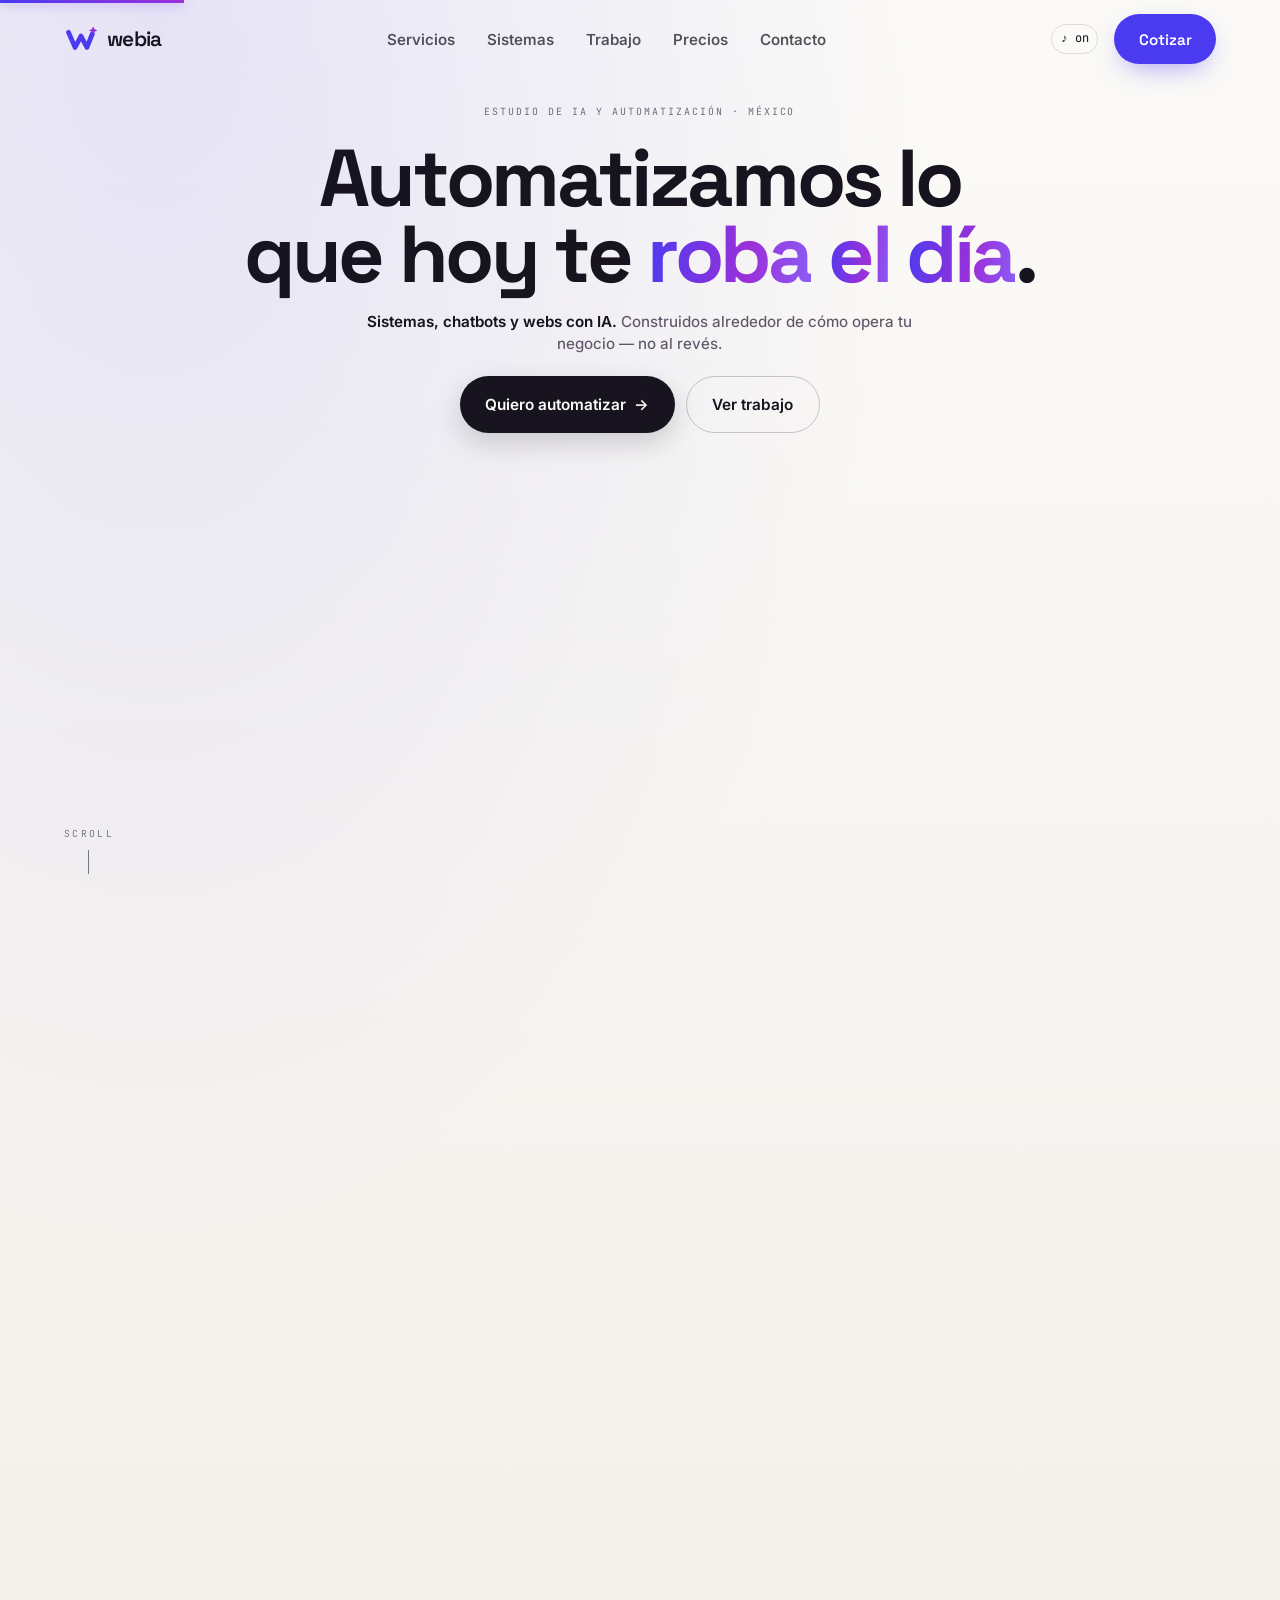
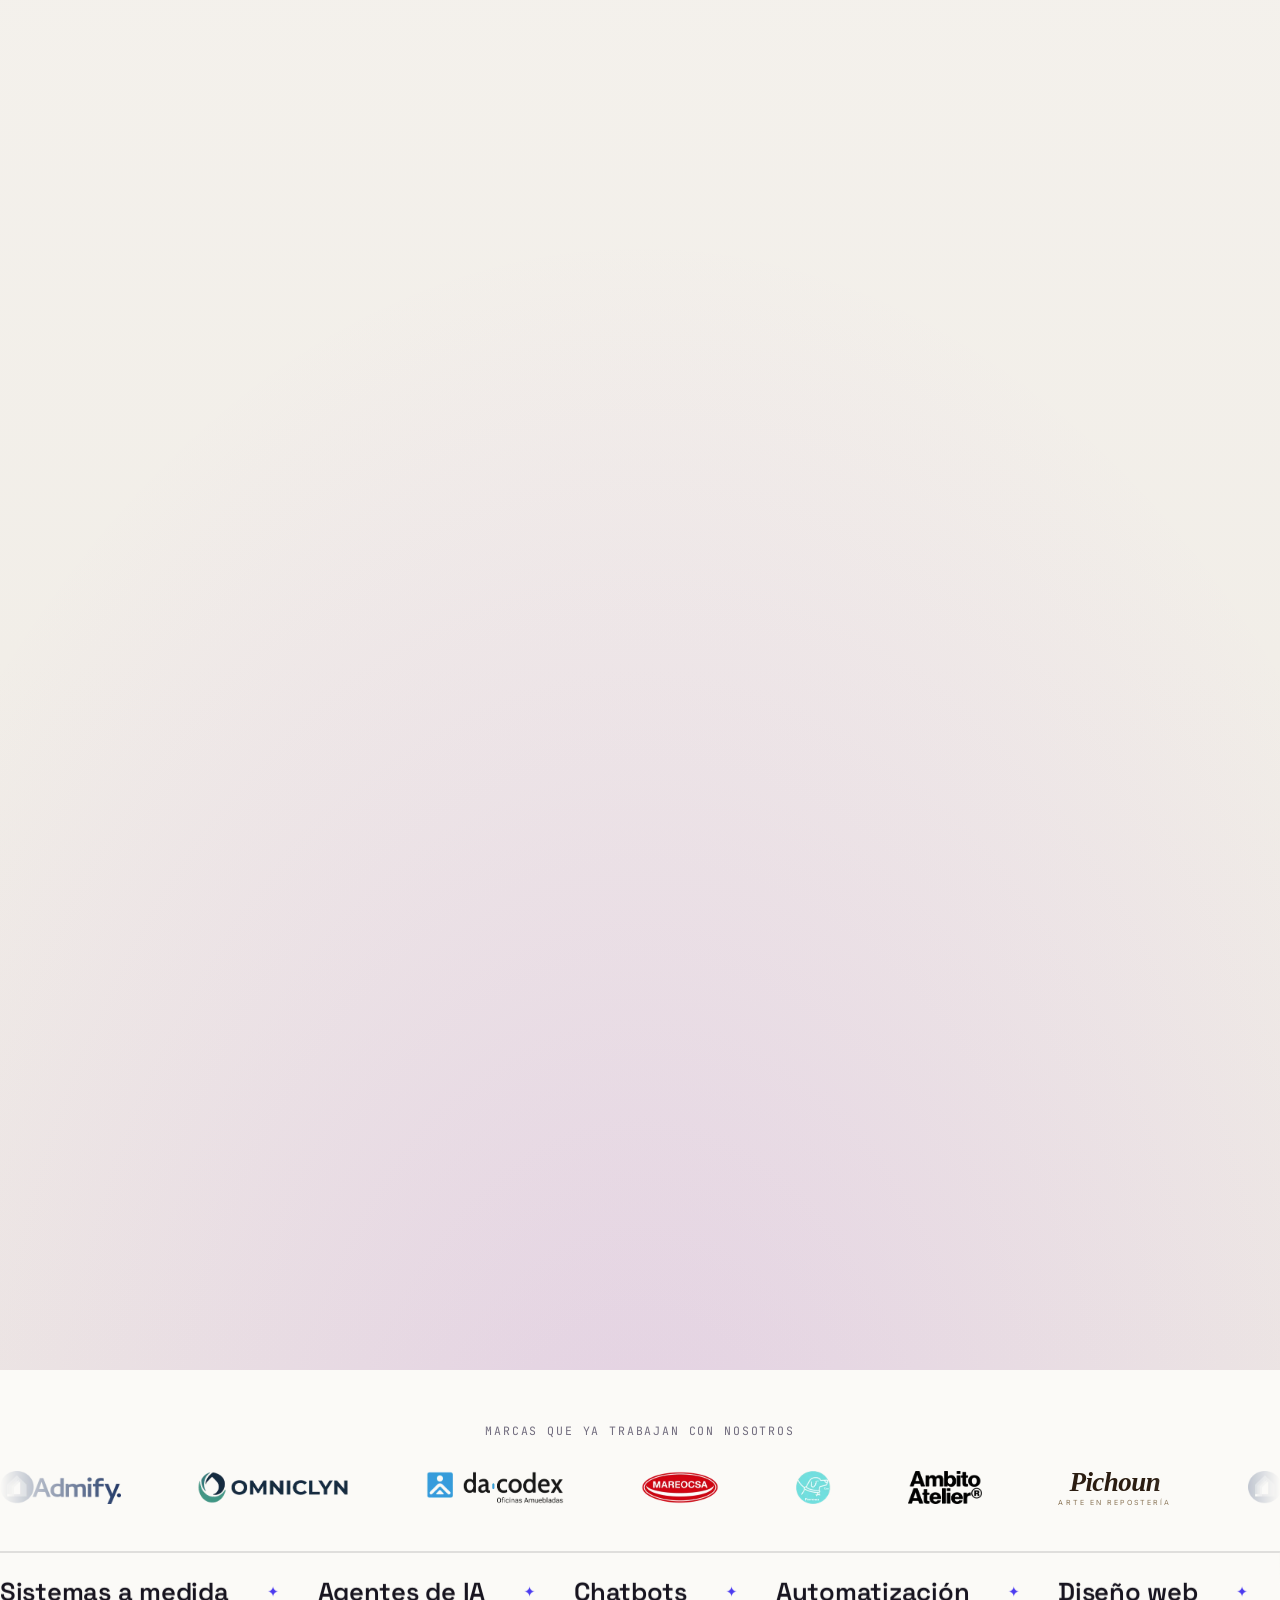
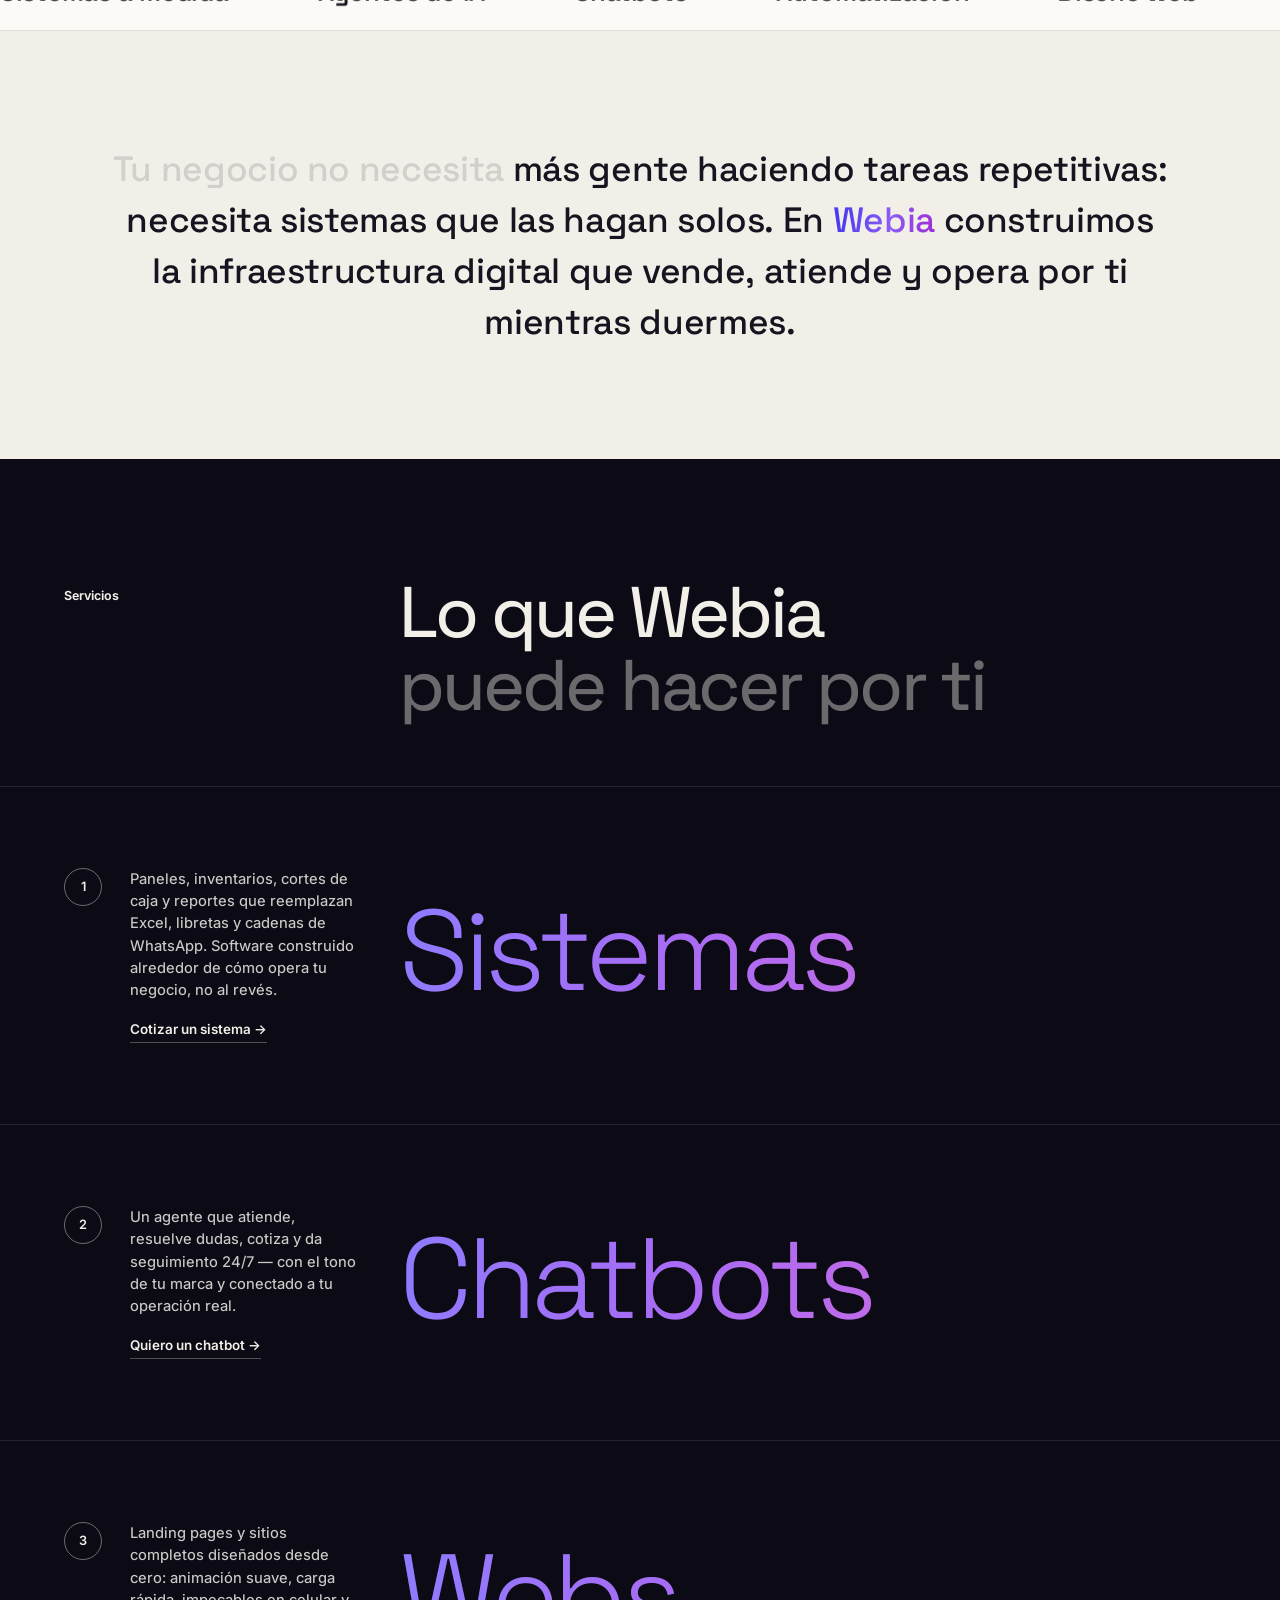
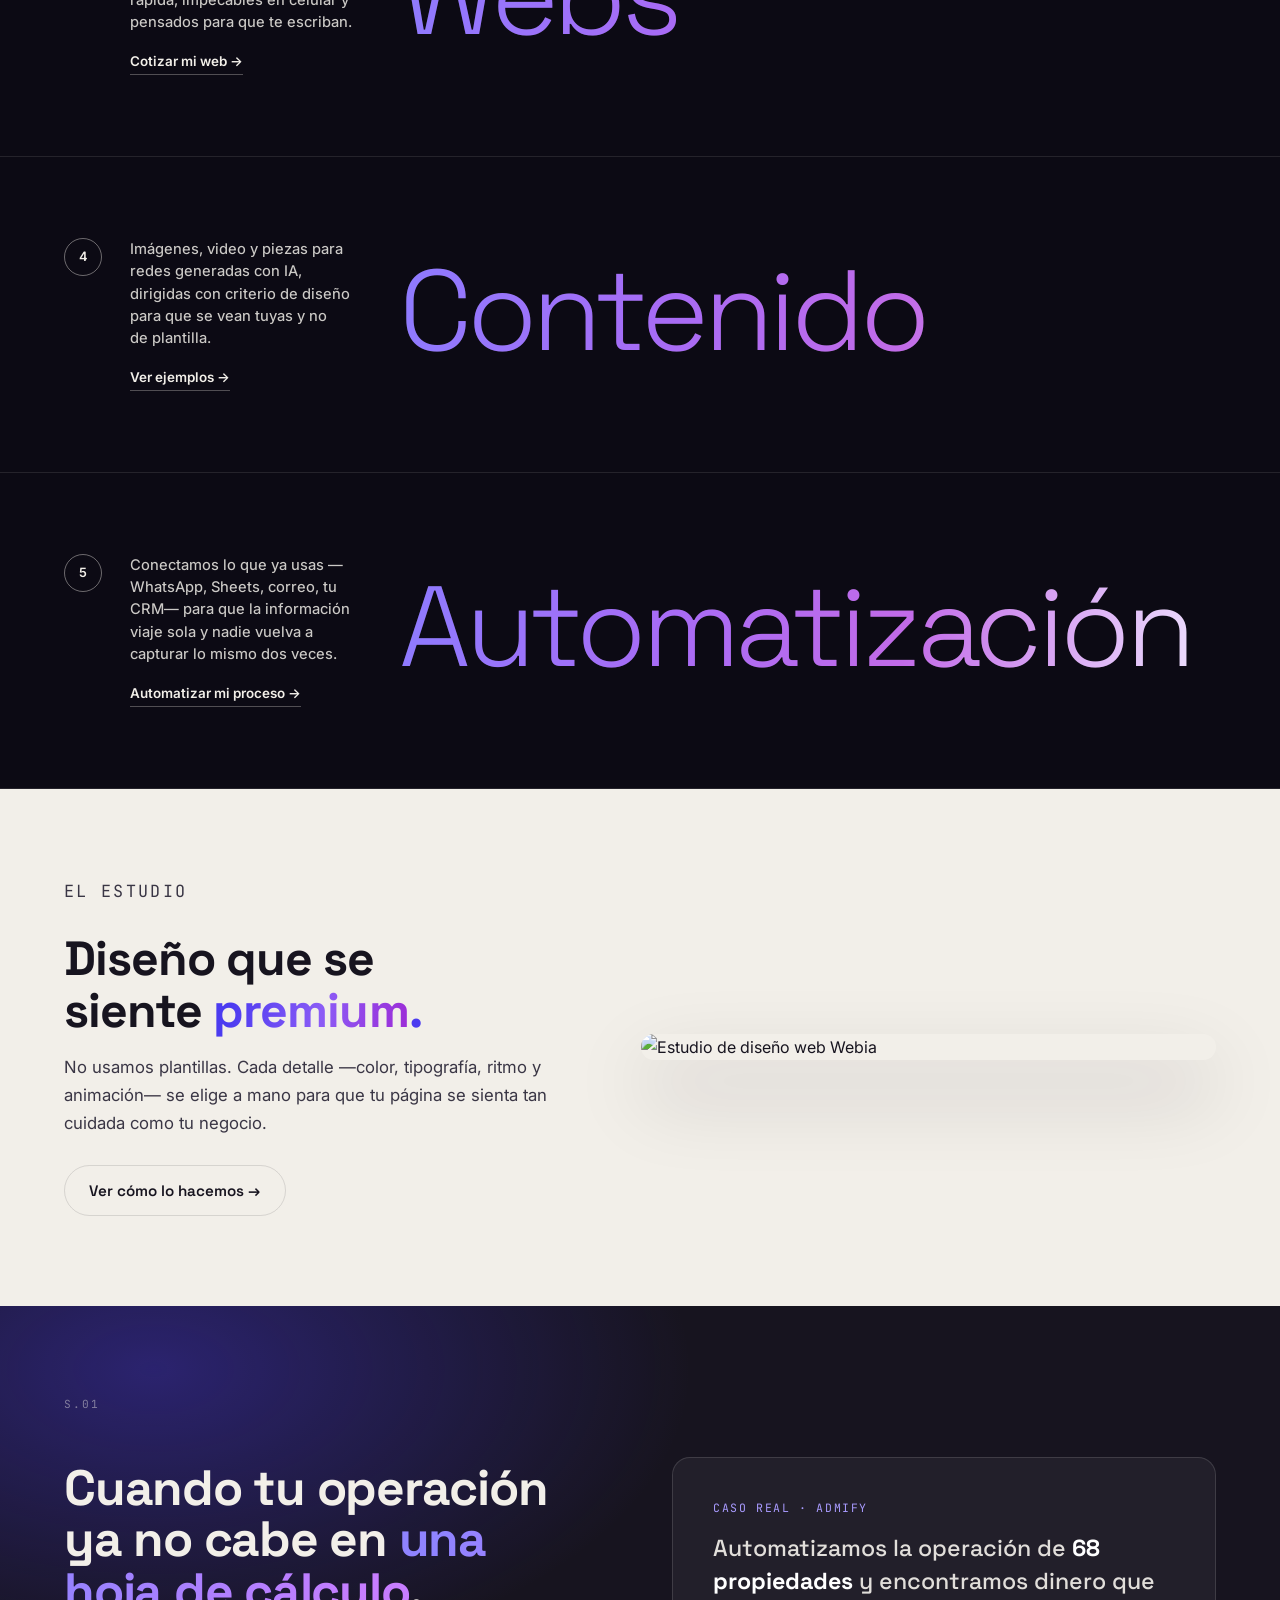
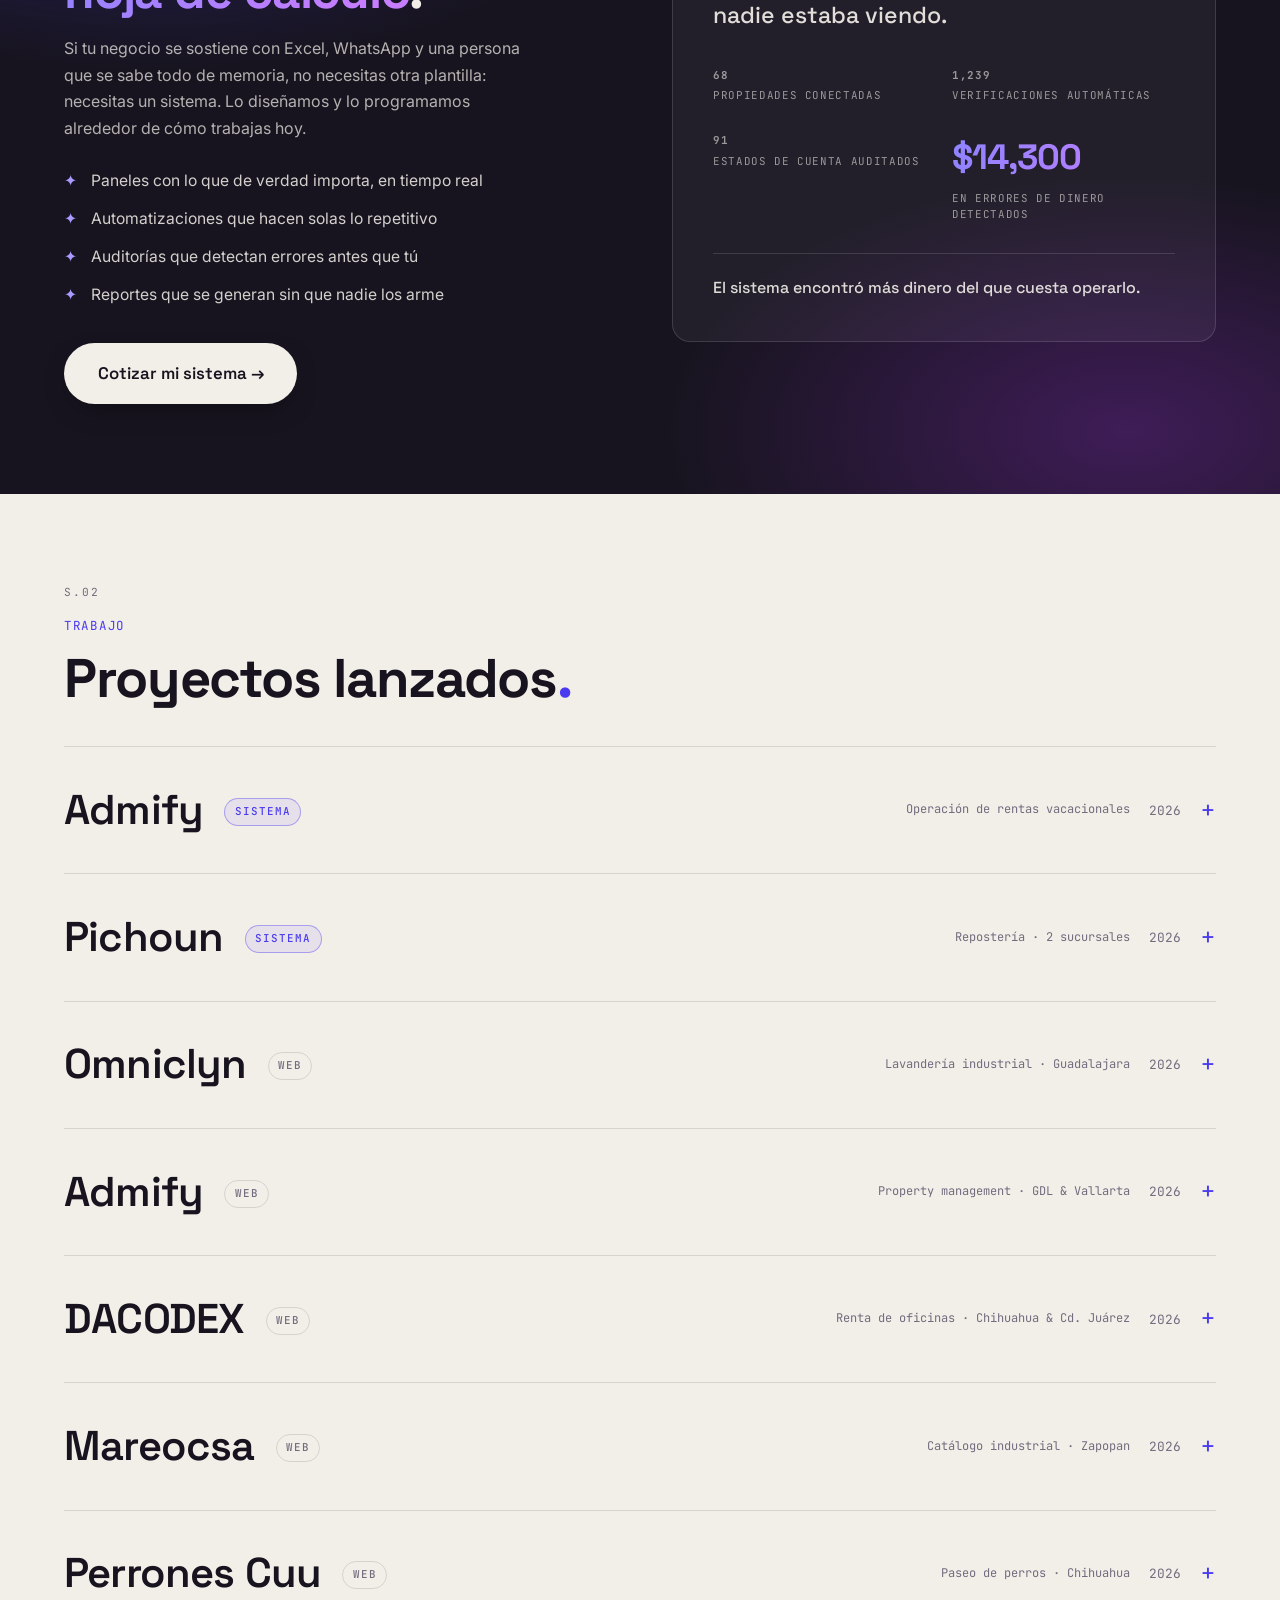
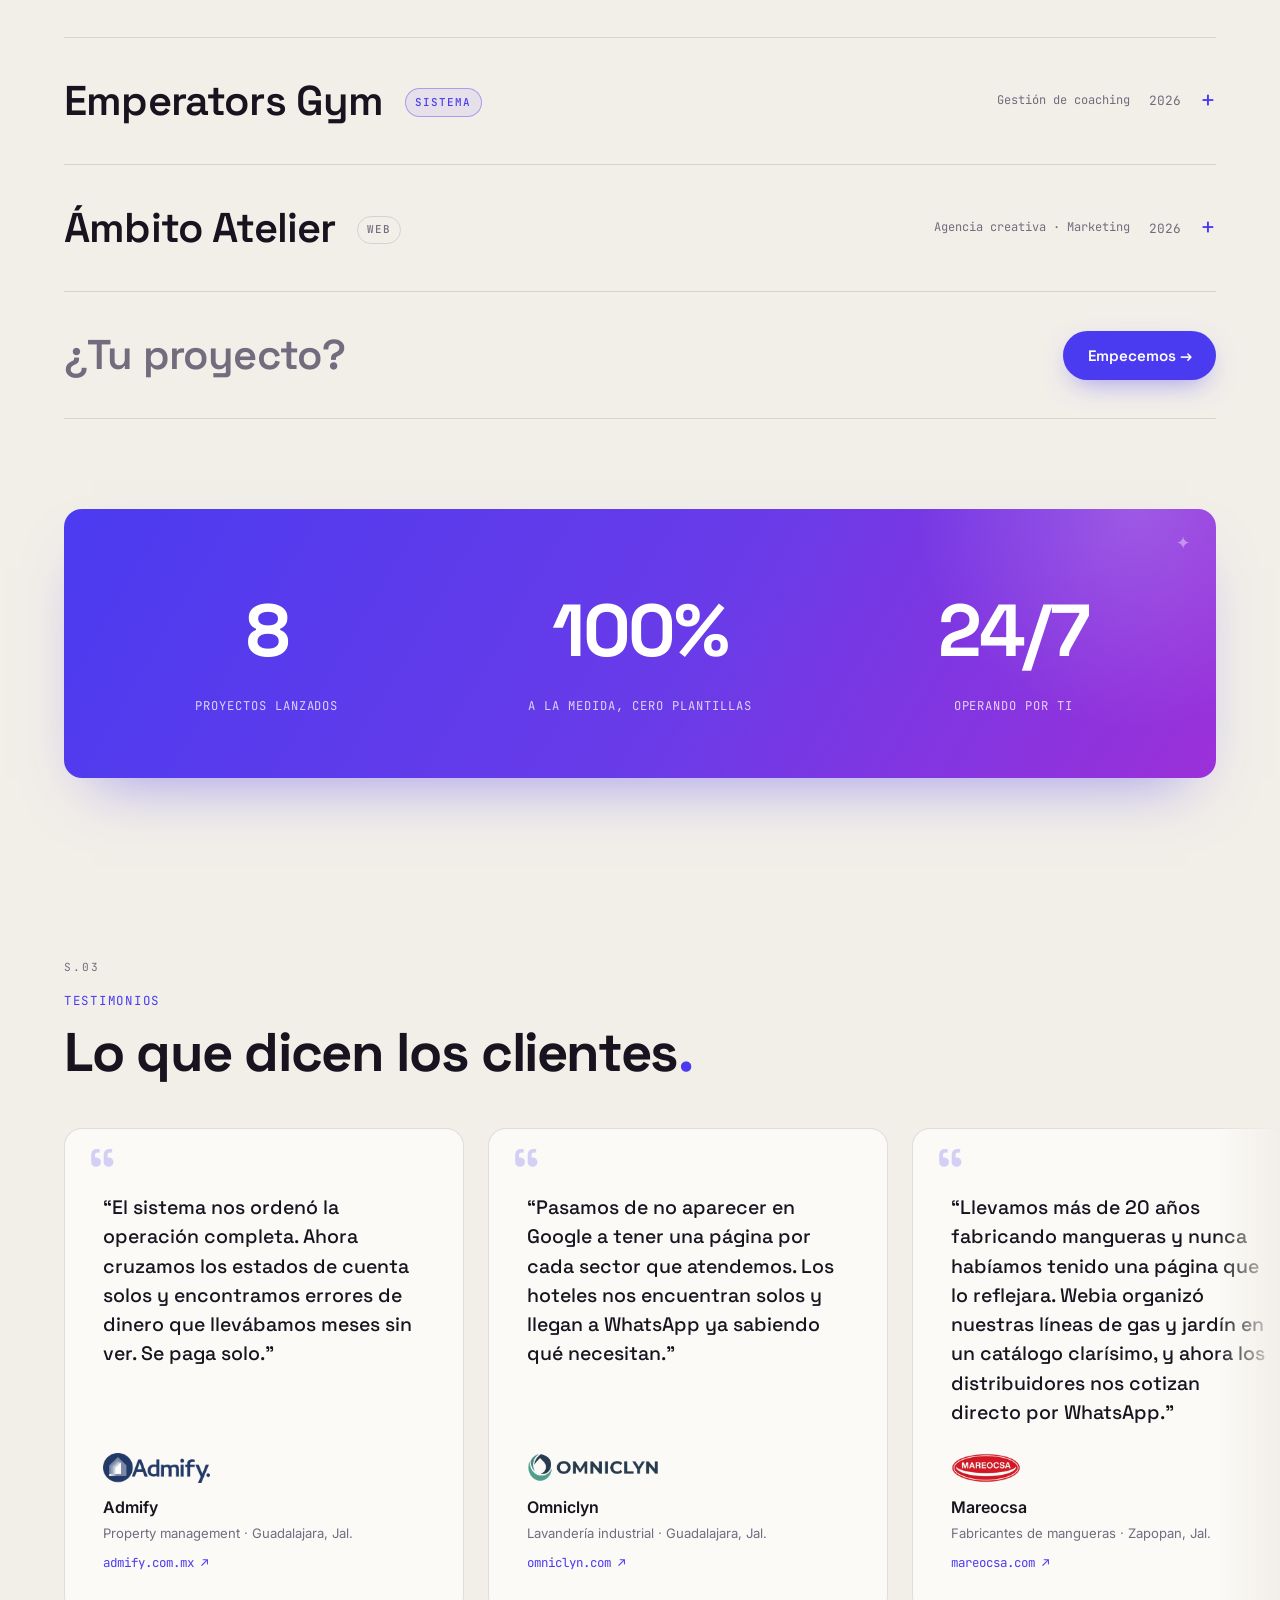
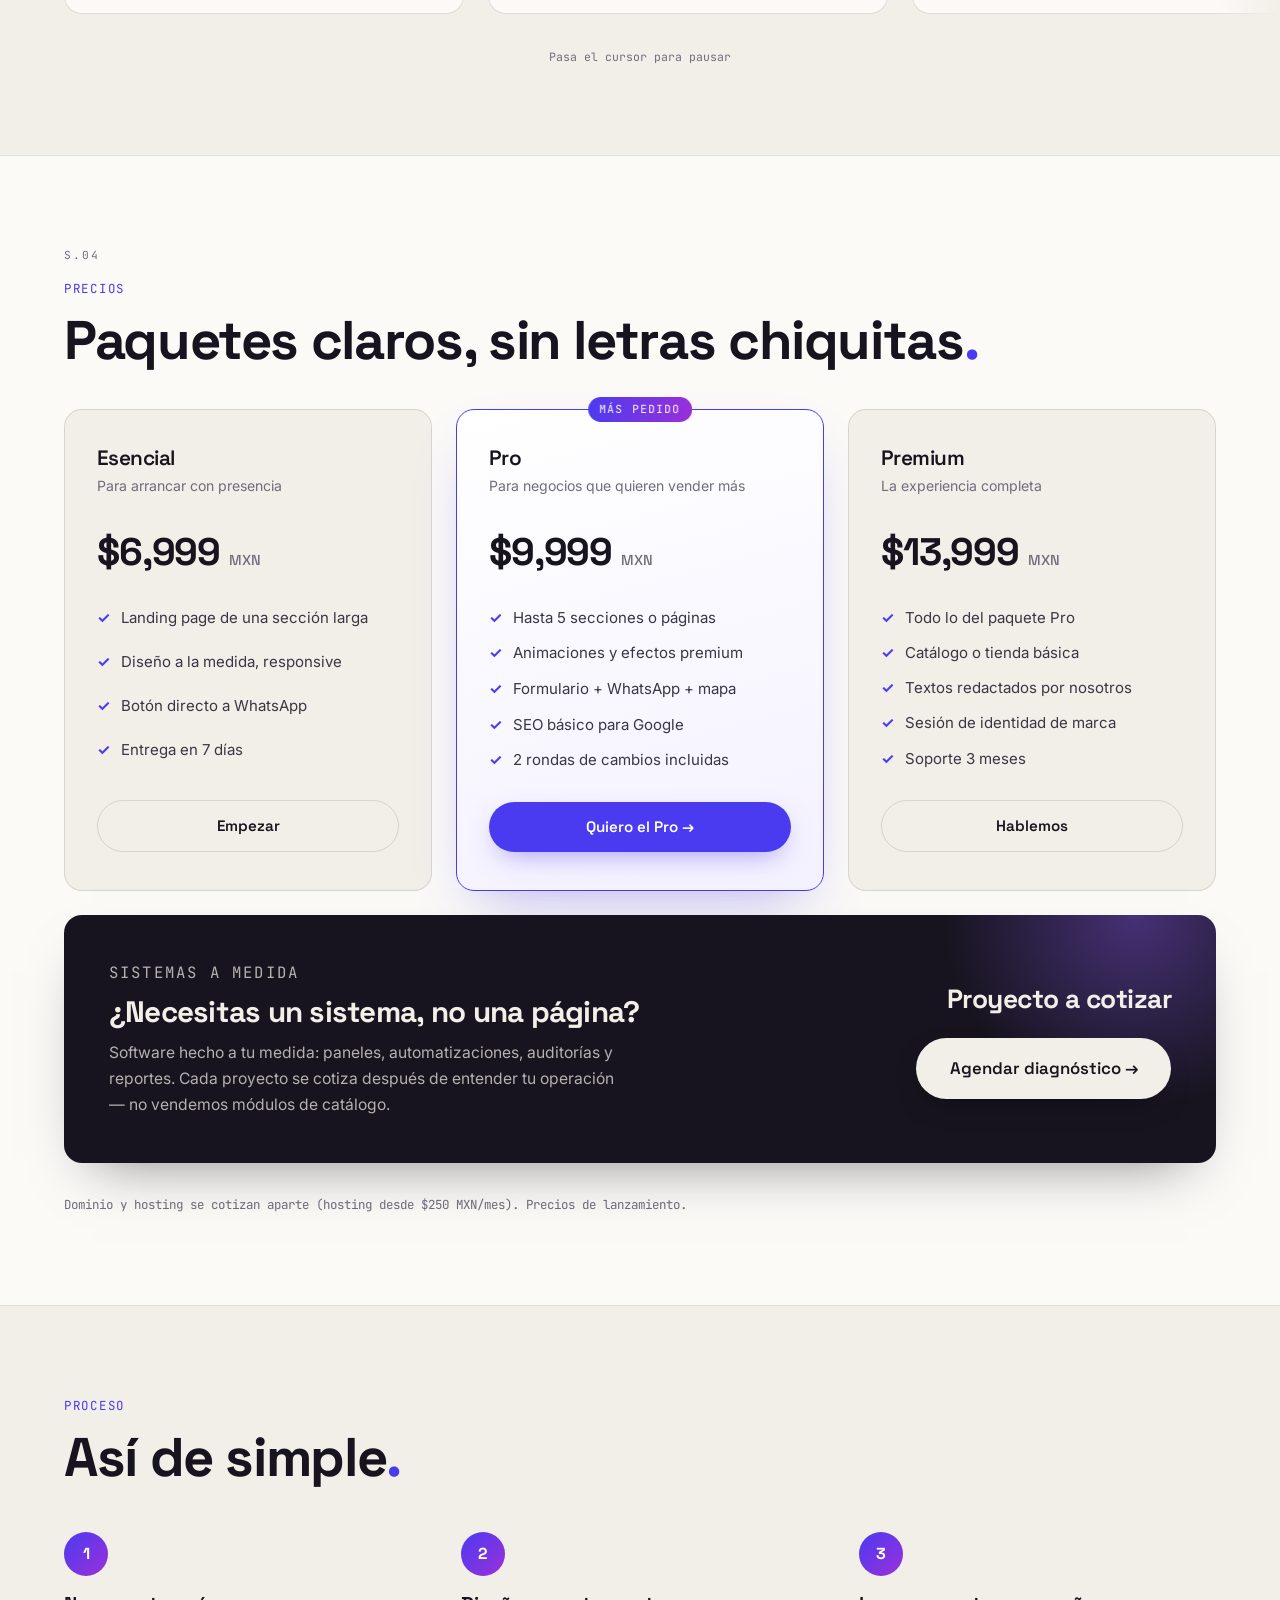
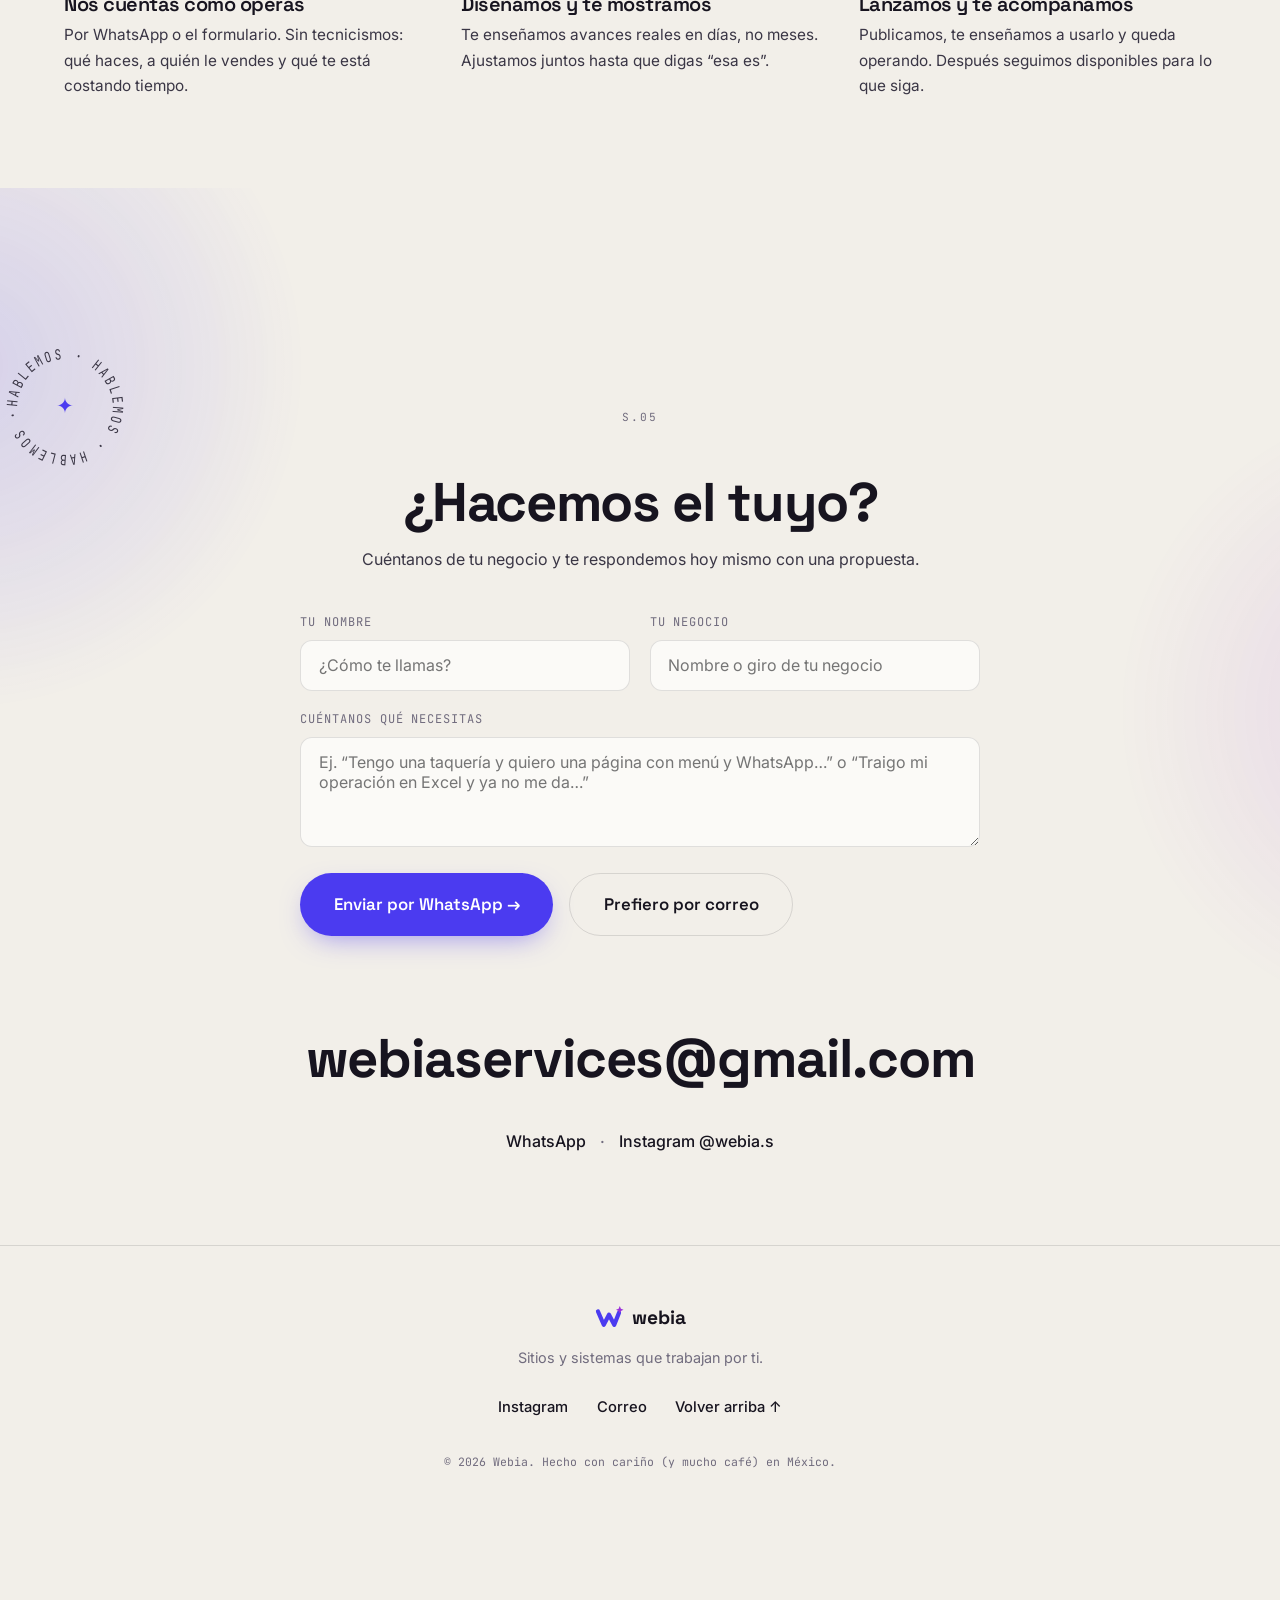
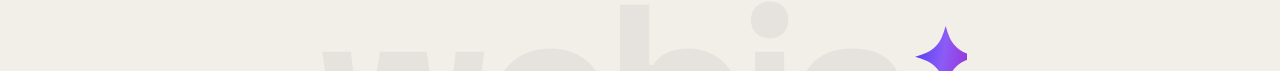
==== index.html @ b38482d5 "movil: servicios sin desborde, estudio y tagline ajustados" ====
<!DOCTYPE html>
<html lang="es" class="no-js"><head>
  <meta charset="UTF-8">
  <meta name="viewport" content="width=device-width, initial-scale=1.0">
  <title>Webia — Sistemas, chatbots y webs con IA</title>
  <meta name="description" content="Estudio mexicano de automatización con IA: sistemas a medida, agentes y chatbots, páginas web que venden y contenido generado con inteligencia artificial.">
  <link rel="icon" type="image/svg+xml" href="favicon.svg">
  <link rel="preconnect" href="https://fonts.googleapis.com">
  <link rel="preconnect" href="https://fonts.gstatic.com" crossorigin="">
  <link rel="stylesheet" href="https://fonts.googleapis.com/css2?family=Space+Grotesk:wght@400;500;600;700&amp;family=Inter:wght@400;500;600&amp;family=JetBrains+Mono:wght@400;500&amp;display=swap">
  <link rel="stylesheet" href="styles.css?v=20260930a">

  <link rel="stylesheet" href="find.css?v=20261001c">
  <link rel="preload" as="image" imagesrcset="/_vercel/image?url=https%3A%2F%2Fd8j0ntlcm91z4.cloudfront.net%2Fuser_3Ev7ohNzNRZ73YWSdNaBD5Jv0mU%2Fhf_20261001_165844_eaac8099-b02f-492f-9719-26e84612ee80.png&amp;w=1080&amp;q=82 1080w, /_vercel/image?url=https%3A%2F%2Fd8j0ntlcm91z4.cloudfront.net%2Fuser_3Ev7ohNzNRZ73YWSdNaBD5Jv0mU%2Fhf_20261001_165844_eaac8099-b02f-492f-9719-26e84612ee80.png&amp;w=1600&amp;q=82 1600w, /_vercel/image?url=https%3A%2F%2Fd8j0ntlcm91z4.cloudfront.net%2Fuser_3Ev7ohNzNRZ73YWSdNaBD5Jv0mU%2Fhf_20261001_165844_eaac8099-b02f-492f-9719-26e84612ee80.png&amp;w=2048&amp;q=82 2048w, /_vercel/image?url=https%3A%2F%2Fd8j0ntlcm91z4.cloudfront.net%2Fuser_3Ev7ohNzNRZ73YWSdNaBD5Jv0mU%2Fhf_20261001_165844_eaac8099-b02f-492f-9719-26e84612ee80.png&amp;w=2880&amp;q=82 2880w" imagesizes="100vw" fetchpriority="high"></head>
<body>
  <a class="skip-link" href="#main">Saltar al contenido</a>
  <div class="scroll-bar" data-scroll-bar="" aria-hidden="true"><i></i></div>

  <div class="splash" data-splash="" aria-hidden="true">
    <div class="splash-inner">
      <svg class="splash-logo" viewBox="0 0 120 100">
        <path class="splash-w" d="M16 26 L39 79 L60 39 L81 79 L100 31" fill="none" stroke="var(--indigo)" stroke-width="17" stroke-linecap="round" stroke-linejoin="round"></path>
        <path class="splash-star" d="M103 4 L107.5 14.5 L118 19 L107.5 23.5 L103 34 L98.5 23.5 L88 19 L98.5 14.5 Z" fill="var(--violet)"></path>
      </svg>
      <span class="splash-word">webia</span>
    </div>
  </div>

  <div class="cursor" aria-hidden="true">
    <div class="cursor-dot"></div>
    <div class="cursor-ring"></div>
  </div>

  <header class="nav" data-nav="">
    <a class="nav-brand" href="#top" data-snd="click" aria-label="Webia — inicio">
      <svg class="nav-logo" viewBox="0 0 120 100" aria-hidden="true">
        <path d="M16 26 L39 79 L60 39 L81 79 L100 31" fill="none" stroke="var(--indigo)" stroke-width="17" stroke-linecap="round" stroke-linejoin="round"></path>
        <path d="M103 4 L107.5 14.5 L118 19 L107.5 23.5 L103 34 L98.5 23.5 L88 19 L98.5 14.5 Z" fill="var(--violet)"></path>
      </svg>
      <span class="nav-name">webia</span>
    </a>
    <nav class="nav-links" aria-label="Principal">
      <a href="#servicios" data-snd="tick">Servicios</a>
      <a href="#sistemas" data-snd="tick">Sistemas</a>
      <a href="#trabajo" data-snd="tick">Trabajo</a>
      <a href="#precios" data-snd="tick">Precios</a>
      <a href="#contacto" data-snd="tick">Contacto</a>
    </nav>
    <div class="nav-right">
      <button class="snd-toggle" data-sound-toggle="" aria-pressed="true" title="Sonido" data-snd="click">
        <span class="snd-on">♪ on</span><span class="snd-off">♪ off</span>
      </button>
      <a class="btn btn-primary nav-cta" href="#contacto" data-magnetic="" data-snd="click"><span>Cotizar</span></a>
    </div>
    <button class="nav-burger" data-burger="" aria-label="Abrir menú" aria-expanded="false" data-snd="click">
      <span></span><span></span>
    </button>
  </header>

  <div class="mobile-menu" data-mobile-menu="">
    <a href="#servicios" data-snd="tick">Servicios</a>
    <a href="#sistemas" data-snd="tick">Sistemas</a>
    <a href="#trabajo" data-snd="tick">Trabajo</a>
    <a href="#precios" data-snd="tick">Precios</a>
    <a href="#contacto" data-snd="tick">Contacto</a>
    <a class="btn btn-primary" href="#contacto" data-snd="click"><span>Cotizar mi proyecto</span></a>
  </div>

  <main id="main">
    
<section class="hero-v2" id="top">
  <div class="hv-pin">
    <div class="hv-stage"><div class="hv-visual" data-hv-visual="" aria-hidden="true"><img src="/_vercel/image?url=https%3A%2F%2Fd8j0ntlcm91z4.cloudfront.net%2Fuser_3Ev7ohNzNRZ73YWSdNaBD5Jv0mU%2Fhf_20261001_165844_eaac8099-b02f-492f-9719-26e84612ee80.png&amp;w=2048&amp;q=82" srcset="/_vercel/image?url=https%3A%2F%2Fd8j0ntlcm91z4.cloudfront.net%2Fuser_3Ev7ohNzNRZ73YWSdNaBD5Jv0mU%2Fhf_20261001_165844_eaac8099-b02f-492f-9719-26e84612ee80.png&amp;w=1080&amp;q=82 1080w, /_vercel/image?url=https%3A%2F%2Fd8j0ntlcm91z4.cloudfront.net%2Fuser_3Ev7ohNzNRZ73YWSdNaBD5Jv0mU%2Fhf_20261001_165844_eaac8099-b02f-492f-9719-26e84612ee80.png&amp;w=1600&amp;q=82 1600w, /_vercel/image?url=https%3A%2F%2Fd8j0ntlcm91z4.cloudfront.net%2Fuser_3Ev7ohNzNRZ73YWSdNaBD5Jv0mU%2Fhf_20261001_165844_eaac8099-b02f-492f-9719-26e84612ee80.png&amp;w=2048&amp;q=82 2048w, /_vercel/image?url=https%3A%2F%2Fd8j0ntlcm91z4.cloudfront.net%2Fuser_3Ev7ohNzNRZ73YWSdNaBD5Jv0mU%2Fhf_20261001_165844_eaac8099-b02f-492f-9719-26e84612ee80.png&amp;w=2880&amp;q=82 2880w" sizes="100vw" alt="" fetchpriority="high" decoding="async"></div><div class="hv-copy" data-hv-copy="">
        <p class="hv-eyebrow" data-hv-up="">Estudio de IA y automatización · México</p>
        <h1 class="hv-title"><span class="w">Automatizamos</span> <span class="w">lo</span> <span class="w">que</span> <span class="w">hoy</span> <span class="w">te</span> <span class="w gr">roba</span> <span class="w gr">el</span> <span class="w gr">día</span><span class="w">.</span></h1>
        <p class="hv-sub" data-hv-up=""><b>Sistemas, chatbots y webs con IA.</b> <span>Construidos alrededor de cómo opera tu negocio — no al revés.</span></p>
        <div class="hv-cta" data-hv-up="">
          <a class="hv-pill" href="#contacto" data-snd="click">Quiero automatizar <span class="ar">→</span></a>
          <a class="hv-ghost" href="#trabajo" data-snd="tick">Ver trabajo</a>
        </div>
      </div><div class="hv-under" data-hv-under="" aria-hidden="true"></div><div class="hv-curtain" data-hv-curtain="" aria-hidden="true"><div class="hv-brand"><div class="hv-fill" data-hv-fill=""><img src="/_vercel/image?url=https%3A%2F%2Fd8j0ntlcm91z4.cloudfront.net%2Fuser_3Ev7ohNzNRZ73YWSdNaBD5Jv0mU%2Fhf_20261001_170634_88fc95d1-d8f3-48ee-9c7a-ba19ce9cbd92.png&amp;w=2048&amp;q=90" srcset="/_vercel/image?url=https%3A%2F%2Fd8j0ntlcm91z4.cloudfront.net%2Fuser_3Ev7ohNzNRZ73YWSdNaBD5Jv0mU%2Fhf_20261001_170634_88fc95d1-d8f3-48ee-9c7a-ba19ce9cbd92.png&amp;w=1080&amp;q=90 1080w, /_vercel/image?url=https%3A%2F%2Fd8j0ntlcm91z4.cloudfront.net%2Fuser_3Ev7ohNzNRZ73YWSdNaBD5Jv0mU%2Fhf_20261001_170634_88fc95d1-d8f3-48ee-9c7a-ba19ce9cbd92.png&amp;w=1600&amp;q=90 1600w, /_vercel/image?url=https%3A%2F%2Fd8j0ntlcm91z4.cloudfront.net%2Fuser_3Ev7ohNzNRZ73YWSdNaBD5Jv0mU%2Fhf_20261001_170634_88fc95d1-d8f3-48ee-9c7a-ba19ce9cbd92.png&amp;w=2048&amp;q=90 2048w, /_vercel/image?url=https%3A%2F%2Fd8j0ntlcm91z4.cloudfront.net%2Fuser_3Ev7ohNzNRZ73YWSdNaBD5Jv0mU%2Fhf_20261001_170634_88fc95d1-d8f3-48ee-9c7a-ba19ce9cbd92.png&amp;w=2880&amp;q=90 2880w" sizes="118vw" alt="" decoding="async" fetchpriority="low"></div><div class="hv-knock"><div class="hv-anchor"><div class="hv-word"><span class="hv-l"><span>w</span></span><span class="hv-l"><span>e</span></span><span class="hv-l"><span>b</span></span><span class="hv-l"><span>i</span></span><span class="hv-l"><span>a</span></span></div></div><p class="hv-tag"><span>Sistemas</span><span>Chatbots</span><span>Webs</span><span>Automatización</span></p></div><div class="hv-over"><div class="hv-anchor"><div class="hv-word hv-ghost"><span class="hv-l"><span>w</span></span><span class="hv-l"><span>e</span></span><span class="hv-l"><span>b</span></span><span class="hv-l"><span>i</span></span><span class="hv-l"><span>a</span></span></div><svg class="hv-spark" data-hv-spark="" viewBox="0 0 30 30" aria-hidden="true"><defs><linearGradient id="hvSparkG" x1="0" y1="0" x2="1" y2="1"><stop offset="0" stop-color="#F5F3FF"></stop><stop offset=".55" stop-color="#C4B5FD"></stop><stop offset="1" stop-color="#9B30D9"></stop></linearGradient></defs><path d="M15 0 L19.5 10.5 L30 15 L19.5 19.5 L15 30 L10.5 19.5 L0 15 L10.5 10.5 Z" fill="url(#hvSparkG)"></path></svg></div><p class="hv-tag"><span>Sistemas</span><span>Chatbots</span><span>Webs</span><span>Automatización</span></p></div></div></div><div class="hv-edge" data-hv-edge-in="" aria-hidden="true"></div><div class="hv-edge" data-hv-edge-out="" aria-hidden="true"></div><p class="hv-scroll" aria-hidden="true">scroll</p></div>
  </div>
</section>

    <section class="clients">
      <p class="clients-label">Marcas que ya trabajan con nosotros</p>
      <div class="clients-marquee" aria-hidden="true"><div class="clients-track"><img src="logo-admify.webp" alt="Admify" loading="lazy"><img src="logo-omniclyn.webp" alt="Omniclyn" loading="lazy"><img src="logo-dacodex.webp" alt="DACODEX" loading="lazy"><img src="logo-mareocsa.webp" alt="Mareocsa" loading="lazy"><img src="logo-perrones.webp" alt="Perrones Cuu" loading="lazy"><img src="logo-ambito.webp" alt="Ámbito Atelier" loading="lazy"><span class="cl-word"><i>Pichoun</i><u>Arte en repostería</u></span><img src="logo-admify.webp" alt="Admify" loading="lazy"><img src="logo-omniclyn.webp" alt="Omniclyn" loading="lazy"><img src="logo-dacodex.webp" alt="DACODEX" loading="lazy"><img src="logo-mareocsa.webp" alt="Mareocsa" loading="lazy"><img src="logo-perrones.webp" alt="Perrones Cuu" loading="lazy"><img src="logo-ambito.webp" alt="Ámbito Atelier" loading="lazy"><span class="cl-word"><i>Pichoun</i><u>Arte en repostería</u></span><img src="logo-admify.webp" alt="Admify" loading="lazy"><img src="logo-omniclyn.webp" alt="Omniclyn" loading="lazy"><img src="logo-dacodex.webp" alt="DACODEX" loading="lazy"><img src="logo-mareocsa.webp" alt="Mareocsa" loading="lazy"><img src="logo-perrones.webp" alt="Perrones Cuu" loading="lazy"><img src="logo-ambito.webp" alt="Ámbito Atelier" loading="lazy"><span class="cl-word"><i>Pichoun</i><u>Arte en repostería</u></span></div></div>
    </section>

    <div class="marquee" aria-hidden="true">
      <div class="marquee-track" data-marquee="">
        <span>Sistemas a medida</span><i>✦</i><span>Agentes de IA</span><i>✦</i><span>Chatbots</span><i>✦</i><span>Automatización</span><i>✦</i><span>Diseño web</span><i>✦</i><span>Contenido con IA</span><i>✦</i><span>Dashboards</span><i>✦</i><span>SEO</span><i>✦</i>
        <span>Sistemas a medida</span><i>✦</i><span>Agentes de IA</span><i>✦</i><span>Chatbots</span><i>✦</i><span>Automatización</span><i>✦</i><span>Diseño web</span><i>✦</i><span>Contenido con IA</span><i>✦</i><span>Dashboards</span><i>✦</i><span>SEO</span><i>✦</i>
      </div>
    </div>

    <section class="manifesto">
      <p class="manifesto-text" data-scrub-words="">Tu negocio no necesita más gente haciendo tareas repetitivas: necesita sistemas que las hagan solos. En Webia construimos la infraestructura digital que vende, atiende y opera por ti mientras duermes.</p>
    </section>

    
<section class="svc-v2" id="servicios">
  <div class="svc-intro">
    <p class="svc-eyebrow">Servicios</p>
    <h2 class="svc-h2">Lo que Webia<br><span>puede hacer por ti</span></h2>
  </div>
  
  <article class="svc-row">
    <div class="svc-left">
      <span class="svc-n">1</span>
      <div class="svc-copy"><p>Paneles, inventarios, cortes de caja y reportes que reemplazan Excel, libretas y cadenas de WhatsApp. Software construido alrededor de cómo opera tu negocio, no al revés.</p><a href="#contacto" data-snd="tick">Cotizar un sistema →</a></div>
    </div>
    <h3 class="svc-big"><span class="base">Sistemas</span><span class="fill" aria-hidden="true">Sistemas</span></h3>
  <div class="svc-shot" aria-hidden="true"><img src="/_vercel/image?url=https%3A%2F%2Fd8j0ntlcm91z4.cloudfront.net%2Fuser_3Ev7ohNzNRZ73YWSdNaBD5Jv0mU%2Fhf_20261001_013009_48930ab2-fbd3-48ce-8c23-1bd55093808e.png&amp;w=640&amp;q=82" alt="" loading="lazy" srcset="/_vercel/image?url=https%3A%2F%2Fd8j0ntlcm91z4.cloudfront.net%2Fuser_3Ev7ohNzNRZ73YWSdNaBD5Jv0mU%2Fhf_20261001_013009_48930ab2-fbd3-48ce-8c23-1bd55093808e.png&amp;w=640&amp;q=82 640w, /_vercel/image?url=https%3A%2F%2Fd8j0ntlcm91z4.cloudfront.net%2Fuser_3Ev7ohNzNRZ73YWSdNaBD5Jv0mU%2Fhf_20261001_013009_48930ab2-fbd3-48ce-8c23-1bd55093808e.png&amp;w=1080&amp;q=82 1080w" sizes="(max-width:1060px) 0px, 16vw"></div></article>
  <article class="svc-row">
    <div class="svc-left">
      <span class="svc-n">2</span>
      <div class="svc-copy"><p>Un agente que atiende, resuelve dudas, cotiza y da seguimiento 24/7 — con el tono de tu marca y conectado a tu operación real.</p><a href="#contacto" data-snd="tick">Quiero un chatbot →</a></div>
    </div>
    <h3 class="svc-big"><span class="base">Chatbots</span><span class="fill" aria-hidden="true">Chatbots</span></h3>
  <div class="svc-shot" aria-hidden="true"><img src="/_vercel/image?url=https%3A%2F%2Fd8j0ntlcm91z4.cloudfront.net%2Fuser_3Ev7ohNzNRZ73YWSdNaBD5Jv0mU%2Fhf_20261001_005344_d97565df-6458-43a9-aae5-421002c3a842.png&amp;w=640&amp;q=82" alt="" loading="lazy" srcset="/_vercel/image?url=https%3A%2F%2Fd8j0ntlcm91z4.cloudfront.net%2Fuser_3Ev7ohNzNRZ73YWSdNaBD5Jv0mU%2Fhf_20261001_005344_d97565df-6458-43a9-aae5-421002c3a842.png&amp;w=640&amp;q=82 640w, /_vercel/image?url=https%3A%2F%2Fd8j0ntlcm91z4.cloudfront.net%2Fuser_3Ev7ohNzNRZ73YWSdNaBD5Jv0mU%2Fhf_20261001_005344_d97565df-6458-43a9-aae5-421002c3a842.png&amp;w=1080&amp;q=82 1080w" sizes="(max-width:1060px) 0px, 16vw"></div></article>
  <article class="svc-row">
    <div class="svc-left">
      <span class="svc-n">3</span>
      <div class="svc-copy"><p>Landing pages y sitios completos diseñados desde cero: animación suave, carga rápida, impecables en celular y pensados para que te escriban.</p><a href="#contacto" data-snd="tick">Cotizar mi web →</a></div>
    </div>
    <h3 class="svc-big"><span class="base">Webs</span><span class="fill" aria-hidden="true">Webs</span></h3>
  <div class="svc-shot" aria-hidden="true"><img src="shot-dacodex.jpg" alt="" loading="lazy"></div></article>
  <article class="svc-row">
    <div class="svc-left">
      <span class="svc-n">4</span>
      <div class="svc-copy"><p>Imágenes, video y piezas para redes generadas con IA, dirigidas con criterio de diseño para que se vean tuyas y no de plantilla.</p><a href="#contacto" data-snd="tick">Ver ejemplos →</a></div>
    </div>
    <h3 class="svc-big"><span class="base">Contenido</span><span class="fill" aria-hidden="true">Contenido</span></h3>
  <div class="svc-shot" aria-hidden="true"><img src="/_vercel/image?url=https%3A%2F%2Fd8j0ntlcm91z4.cloudfront.net%2Fuser_3Ev7ohNzNRZ73YWSdNaBD5Jv0mU%2Fhf_20261001_013009_65e76bb0-b0fe-45c3-94d5-75caab6a0b6d.png&amp;w=640&amp;q=82" alt="" loading="lazy" srcset="/_vercel/image?url=https%3A%2F%2Fd8j0ntlcm91z4.cloudfront.net%2Fuser_3Ev7ohNzNRZ73YWSdNaBD5Jv0mU%2Fhf_20261001_013009_65e76bb0-b0fe-45c3-94d5-75caab6a0b6d.png&amp;w=640&amp;q=82 640w, /_vercel/image?url=https%3A%2F%2Fd8j0ntlcm91z4.cloudfront.net%2Fuser_3Ev7ohNzNRZ73YWSdNaBD5Jv0mU%2Fhf_20261001_013009_65e76bb0-b0fe-45c3-94d5-75caab6a0b6d.png&amp;w=1080&amp;q=82 1080w" sizes="(max-width:1060px) 0px, 16vw"></div></article>
  <article class="svc-row">
    <div class="svc-left">
      <span class="svc-n">5</span>
      <div class="svc-copy"><p>Conectamos lo que ya usas —WhatsApp, Sheets, correo, tu CRM— para que la información viaje sola y nadie vuelva a capturar lo mismo dos veces.</p><a href="#contacto" data-snd="tick">Automatizar mi proceso →</a></div>
    </div>
    <h3 class="svc-big"><span class="base">Automatización</span><span class="fill" aria-hidden="true">Automatización</span></h3>
  <div class="svc-shot" aria-hidden="true"><img src="/_vercel/image?url=https%3A%2F%2Fd8j0ntlcm91z4.cloudfront.net%2Fuser_3Ev7ohNzNRZ73YWSdNaBD5Jv0mU%2Fhf_20261001_013009_9178eadb-961c-4bff-9d41-b9330ed685ff.png&amp;w=640&amp;q=82" alt="" loading="lazy" srcset="/_vercel/image?url=https%3A%2F%2Fd8j0ntlcm91z4.cloudfront.net%2Fuser_3Ev7ohNzNRZ73YWSdNaBD5Jv0mU%2Fhf_20261001_013009_9178eadb-961c-4bff-9d41-b9330ed685ff.png&amp;w=640&amp;q=82 640w, /_vercel/image?url=https%3A%2F%2Fd8j0ntlcm91z4.cloudfront.net%2Fuser_3Ev7ohNzNRZ73YWSdNaBD5Jv0mU%2Fhf_20261001_013009_9178eadb-961c-4bff-9d41-b9330ed685ff.png&amp;w=1080&amp;q=82 1080w" sizes="(max-width:1060px) 0px, 16vw"></div></article>
</section>

    <section class="showcase" id="estudio">
      <div class="showcase-inner">
        <div class="showcase-text">
          <p class="kicker reveal">El estudio</p>
          <h2 class="reveal">Diseño que se siente <em class="grad-text">premium</em><span class="dot-accent">.</span></h2>
          <p class="reveal d1">No usamos plantillas. Cada detalle —color, tipografía, ritmo y animación— se elige a mano para que tu página se sienta tan cuidada como tu negocio.</p>
          <a class="btn btn-ghost reveal d2" href="#trabajo" data-magnetic="" data-snd="click"><span>Ver cómo lo hacemos →</span></a>
        </div>
        <div class="showcase-media reveal d1" data-tilt-deep="">
          <img class="showcase-photo" src="/_vercel/image?url=https%3A%2F%2Fd8j0ntlcm91z4.cloudfront.net%2Fuser_3Ev7ohNzNRZ73YWSdNaBD5Jv0mU%2Fhf_20260623_055050_9d130852-324b-416c-af20-f82af35ea9ba.png&amp;w=1600&amp;q=82" alt="Estudio de diseño web Webia" loading="lazy" srcset="/_vercel/image?url=https%3A%2F%2Fd8j0ntlcm91z4.cloudfront.net%2Fuser_3Ev7ohNzNRZ73YWSdNaBD5Jv0mU%2Fhf_20260623_055050_9d130852-324b-416c-af20-f82af35ea9ba.png&amp;w=1080&amp;q=82 1080w, /_vercel/image?url=https%3A%2F%2Fd8j0ntlcm91z4.cloudfront.net%2Fuser_3Ev7ohNzNRZ73YWSdNaBD5Jv0mU%2Fhf_20260623_055050_9d130852-324b-416c-af20-f82af35ea9ba.png&amp;w=1600&amp;q=82 1600w, /_vercel/image?url=https%3A%2F%2Fd8j0ntlcm91z4.cloudfront.net%2Fuser_3Ev7ohNzNRZ73YWSdNaBD5Jv0mU%2Fhf_20260623_055050_9d130852-324b-416c-af20-f82af35ea9ba.png&amp;w=2048&amp;q=82 2048w" sizes="(max-width:860px) 100vw, 60vw">
        </div>
      </div>
    </section>

    <section class="systems" id="sistemas">
      <div class="systems-glow" aria-hidden="true"></div>
      <div class="systems-inner">
        <div class="systems-text">
          <p class="kicker kicker-light reveal">Sistemas a medida</p>
          <h2 class="reveal">Cuando tu operación ya no cabe en <em class="grad-text-light">una hoja de cálculo</em>.</h2>
          <p class="systems-lead reveal d1">Si tu negocio se sostiene con Excel, WhatsApp y una persona que se sabe todo de memoria, no necesitas otra plantilla: necesitas un sistema. Lo diseñamos y lo programamos alrededor de cómo trabajas hoy.</p>
          <ul class="systems-list">
            <li class="reveal d1">Paneles con lo que de verdad importa, en tiempo real</li>
            <li class="reveal d2">Automatizaciones que hacen solas lo repetitivo</li>
            <li class="reveal d2">Auditorías que detectan errores antes que tú</li>
            <li class="reveal d3">Reportes que se generan sin que nadie los arme</li>
          </ul>
          <a class="btn btn-light btn-lg reveal d3" href="#contacto" data-magnetic="" data-snd="click" data-plan="Sistema a medida"><span>Cotizar mi sistema →</span></a>
        </div>

        <figure class="systems-case reveal d1">
          <figcaption class="case-label">Caso real · Admify</figcaption>
          <p class="case-title">Automatizamos la operación de <strong>68 propiedades</strong> y encontramos dinero que nadie estaba viendo.</p>
          <div class="case-metrics">
            <div class="case-metric">
              <b><span data-count-to="68">68</span></b>
              <span>propiedades conectadas</span>
            </div>
            <div class="case-metric">
              <b><span data-count-to="1239">1,239</span></b>
              <span>verificaciones automáticas</span>
            </div>
            <div class="case-metric">
              <b><span data-count-to="91">91</span></b>
              <span>estados de cuenta auditados</span>
            </div>
            <div class="case-metric case-metric-hero">
              <b>$14,300</b>
              <span>en errores de dinero detectados</span>
            </div>
          </div>
          <p class="case-foot">El sistema encontró más dinero del que cuesta operarlo.</p>
        </figure>
      </div>
    </section>

    <section class="work" id="trabajo">
      <div class="section-head">
        <p class="kicker reveal">Trabajo</p>
        <h2 class="reveal">Proyectos lanzados<span class="dot-accent">.</span></h2>
      </div>

      <div class="work-list">
        <article class="work-row reveal" data-work-row="" data-preview="/_vercel/image?url=https%3A%2F%2Fd8j0ntlcm91z4.cloudfront.net%2Fuser_3Ev7ohNzNRZ73YWSdNaBD5Jv0mU%2Fhf_20261001_013009_48930ab2-fbd3-48ce-8c23-1bd55093808e.png&amp;w=1080&amp;q=82">
          <button class="work-head" data-snd="click" aria-expanded="false">
            <span class="work-name">Admify <span class="work-type work-type-sys">Sistema</span></span>
            <span class="work-meta"><span class="work-tag">Operación de rentas vacacionales</span><span class="work-year">2026</span><span class="work-plus" aria-hidden="true">+</span></span>
          </button>
          <div class="work-body">
            <div class="work-grid">
              <div class="work-detail">
                <p>El sistema que opera Admify por dentro: conecta 68 propiedades y 66 calendarios, audita los estados de cuenta y cruza automáticamente lo que entró contra lo que debía entrar. En su primera etapa auditó 91 estados con 1,239 verificaciones automáticas y detectó cerca de <strong>$14,300 en errores de dinero</strong> que nadie había visto.</p>
                <a class="btn btn-ghost" href="#contacto" data-magnetic="" data-snd="click" data-plan="Sistema a medida"><span>Quiero algo así →</span></a>
              </div>
              <div class="work-mock" data-tilt-deep="" aria-hidden="true">
                <div class="mock-bar"><i></i><i></i><i></i><span>panel · admify</span></div>
                <div class="mock-screen mock-app">
                  <div class="app-side"><b class="app-logo"></b><u></u><u class="on"></u><u></u><u></u><u></u></div>
                  <div class="app-main">
                    <div class="app-kpis"><b><s></s><em></em></b><b><s></s><em></em></b><b><s></s><em></em></b></div>
                    <div class="app-chart"><i style="height:42%"></i><i style="height:66%"></i><i style="height:38%"></i><i style="height:82%"></i><i style="height:56%"></i><i style="height:95%"></i><i style="height:70%"></i></div>
                    <div class="app-rows"><u></u><u class="warn"></u><u></u><u></u></div>
                  </div>
                </div>
              </div>
            </div>
          </div>
        </article><article class="work-row reveal d1" data-work-row="" data-preview="/_vercel/image?url=https%3A%2F%2Fd8j0ntlcm91z4.cloudfront.net%2Fuser_3Ev7ohNzNRZ73YWSdNaBD5Jv0mU%2Fhf_20261001_170153_3d4cccff-21c1-4817-9225-0605372c3dd3.png&amp;w=1080&amp;q=82">
          <button class="work-head" data-snd="click" aria-expanded="false">
            <span class="work-name">Pichoun <span class="work-type work-type-sys">Sistema</span></span>
            <span class="work-meta"><span class="work-tag">Repostería · 2 sucursales</span><span class="work-year">2026</span><span class="work-plus" aria-hidden="true">+</span></span>
          </button>
          <div class="work-body">
            <div class="work-grid">
              <div class="work-detail">
                <p>Sistema de operaciones para Pichoun, repostería con dos sucursales: pedidos, producción del día, mostrador, corte de caja, merma e inventario en un solo panel. Cada mañana el equipo sabe qué hornear y a qué tienda mandarlo; lo que caduca en vitrina pasa solo a merma y los insumos bajos avisan antes de que falten.</p>
                <a class="btn btn-ghost" href="#contacto" data-magnetic="" data-snd="click" data-plan="Sistema a medida"><span>Quiero algo así →</span></a>
              </div>
              <div class="work-mock" data-tilt-deep="" aria-hidden="true">
                <div class="mock-bar"><i></i><i></i><i></i><span>panel · pichoun</span></div>
                <div class="mock-screen has-shot"><img src="/_vercel/image?url=https%3A%2F%2Fd8j0ntlcm91z4.cloudfront.net%2Fuser_3Ev7ohNzNRZ73YWSdNaBD5Jv0mU%2Fhf_20261001_170153_3d4cccff-21c1-4817-9225-0605372c3dd3.png&amp;w=1080&amp;q=82" alt="Sistema de operaciones de Pichoun" loading="lazy" decoding="async" style="width:100%;height:100%;object-fit:cover;display:block"></div>
              </div>
            </div>
          </div>
        </article>

        <article class="work-row reveal d1" data-work-row="" data-preview="shot-omniclyn.jpg">
          <button class="work-head" data-snd="click" aria-expanded="false">
            <span class="work-name">Omniclyn <span class="work-type">Web</span></span>
            <span class="work-meta"><span class="work-tag">Lavandería industrial · Guadalajara</span><span class="work-year">2026</span><span class="work-plus" aria-hidden="true">+</span></span>
          </button>
          <div class="work-body">
            <div class="work-grid">
              <div class="work-detail">
                <p>Lavandería industrial B2B que atiende hoteles, Airbnb, restaurantes y gimnasios. Construimos un sitio de más de 20 páginas con estructura SEO por sector y por zona metropolitana, cotizador de 4 pasos que arma el mensaje de WhatsApp solo, y prueba social de clientes como Hyatt Regency Andares.</p>
                <a class="btn btn-ghost" href="https://omniclyn.com" target="_blank" rel="noopener" data-magnetic="" data-snd="click"><span>Visitar omniclyn.com ↗</span></a>
              </div>
              <div class="work-mock" data-tilt-deep="" aria-hidden="true">
                <div class="mock-bar"><i></i><i></i><i></i><span>omniclyn.com</span></div>
                <div class="mock-screen mock-light">
                  <div class="mock-nav"><b class="mk-logo mk-teal"></b><u></u><u></u><u></u><b class="mk-pill mk-teal-bg"></b></div>
                  <div class="mock-hero-line w70 mk-dark-l"></div>
                  <div class="mock-hero-line w45 mk-teal-soft"></div>
                  <div class="mock-cta-row"><b class="mk-pill mk-wa"></b><b class="mk-pill mk-ghost"></b></div>
                  <div class="mock-grid"><i class="mk-card-teal"></i><i class="mk-card-teal"></i><i class="mk-card-teal"></i></div>
                  <img class="mock-shot" src="shot-omniclyn.jpg" alt="" loading="lazy" onerror="this.remove()">
                </div>
              </div>
            </div>
          </div>
        </article>

        <article class="work-row reveal d2" data-work-row="" data-preview="shot-admify.jpg">
          <button class="work-head" data-snd="click" aria-expanded="false">
            <span class="work-name">Admify <span class="work-type">Web</span></span>
            <span class="work-meta"><span class="work-tag">Property management · GDL &amp; Vallarta</span><span class="work-year">2026</span><span class="work-plus" aria-hidden="true">+</span></span>
          </button>
          <div class="work-body">
            <div class="work-grid">
              <div class="work-detail">
                <p>Administradora de rentas vacacionales con más de 70 propiedades en Guadalajara, Zapopan, Puerto Vallarta y Chapala. Sitio corporativo con portafolio filtrable por destino, 18 páginas de aterrizaje por zona y por servicio para posicionar en Google, y consultoría directa por WhatsApp.</p>
                <a class="btn btn-ghost" href="https://www.admify.com.mx" target="_blank" rel="noopener" data-magnetic="" data-snd="click"><span>Visitar admify.com.mx ↗</span></a>
              </div>
              <div class="work-mock" data-tilt-deep="" aria-hidden="true">
                <div class="mock-bar"><i></i><i></i><i></i><span>admify.com.mx</span></div>
                <div class="mock-screen mock-navy">
                  <div class="mock-nav"><b class="mk-logo mk-cream"></b><u class="mk-u-light"></u><u class="mk-u-light"></u><u class="mk-u-light"></u><b class="mk-pill mk-gold"></b></div>
                  <div class="mock-hero-line w70 mk-light-l"></div>
                  <div class="mock-hero-line w45 mk-gold-soft"></div>
                  <div class="mock-cta-row"><b class="mk-pill mk-gold"></b><b class="mk-pill mk-ghost-l"></b></div>
                  <div class="mock-grid"><i class="mk-card-blue"></i><i class="mk-card-blue"></i><i class="mk-card-blue"></i></div>
                  <img class="mock-shot" src="shot-admify.jpg" alt="" loading="lazy" onerror="this.remove()">
                </div>
              </div>
            </div>
          </div>
        </article>

        <article class="work-row reveal" data-work-row="" data-preview="shot-dacodex.jpg">
          <button class="work-head" data-snd="click" aria-expanded="false">
            <span class="work-name">DACODEX <span class="work-type">Web</span></span>
            <span class="work-meta"><span class="work-tag">Renta de oficinas · Chihuahua &amp; Cd. Juárez</span><span class="work-year">2026</span><span class="work-plus" aria-hidden="true">+</span></span>
          </button>
          <div class="work-body">
            <div class="work-grid">
              <div class="work-detail">
                <p>Sitio de 9 páginas para renta de oficinas y coworking en Chihuahua y Ciudad Juárez. Rápido de verdad: 92/100 de velocidad en móvil y 100/100 en SEO según Google PageSpeed —mismo rango que Apple o Vercel— con cotización directa por WhatsApp 24/7.</p>
                <a class="btn btn-ghost" href="https://dacodex.mx" target="_blank" rel="noopener" data-magnetic="" data-snd="click"><span>Visitar dacodex.mx ↗</span></a>
              </div>
              <div class="work-mock" data-tilt-deep="" aria-hidden="true">
                <div class="mock-bar"><i></i><i></i><i></i><span>dacodex.mx</span></div>
                <div class="mock-screen mock-navy">
                  <div class="mock-nav"><b class="mk-logo mk-cream"></b><u class="mk-u-light"></u><u class="mk-u-light"></u><u class="mk-u-light"></u><b class="mk-pill mk-red-bg"></b></div>
                  <div class="mock-hero-line w70 mk-light-l"></div>
                  <div class="mock-hero-line w45 mk-red-soft"></div>
                  <div class="mock-cta-row"><b class="mk-pill mk-red-bg"></b><b class="mk-pill mk-ghost-l"></b></div>
                  <div class="mock-grid"><i class="mk-card-blue"></i><i class="mk-card-blue"></i><i class="mk-card-blue"></i></div>
                  <img class="mock-shot" src="shot-dacodex.jpg" alt="" loading="lazy" onerror="this.remove()">
                </div>
              </div>
            </div>
          </div>
        </article>

        <article class="work-row reveal d1" data-work-row="" data-preview="shot-mareocsa.jpg">
          <button class="work-head" data-snd="click" aria-expanded="false">
            <span class="work-name">Mareocsa <span class="work-type">Web</span></span>
            <span class="work-meta"><span class="work-tag">Catálogo industrial · Zapopan</span><span class="work-year">2026</span><span class="work-plus" aria-hidden="true">+</span></span>
          </button>
          <div class="work-body">
            <div class="work-grid">
              <div class="work-detail">
                <p>Fabricantes de mangueras en Zapopan con más de 20 años de trayectoria que no tenían una web a su altura. Organizamos sus dos líneas — gas (Mangueras Reforzadas de Occidente) y jardín (Gamaplas) — en un catálogo claro de más de 15 productos, con galería de fábrica y cotización directa por WhatsApp para distribuidores y mayoristas.</p>
                <a class="btn btn-ghost" href="https://mareocsa.com" target="_blank" rel="noopener" data-magnetic="" data-snd="click"><span>Visitar mareocsa.com ↗</span></a>
              </div>
              <div class="work-mock" data-tilt-deep="" aria-hidden="true">
                <div class="mock-bar"><i></i><i></i><i></i><span>mareocsa.com</span></div>
                <div class="mock-screen mock-navy">
                  <div class="mock-nav"><b class="mk-logo mk-red"></b><u class="mk-u-light"></u><u class="mk-u-light"></u><u class="mk-u-light"></u><b class="mk-pill mk-red-bg"></b></div>
                  <div class="mock-hero-line w70 mk-light-l"></div>
                  <div class="mock-hero-line w45 mk-red-soft"></div>
                  <div class="mock-cta-row"><b class="mk-pill mk-red-bg"></b><b class="mk-pill mk-ghost-l"></b></div>
                  <div class="mock-grid"><i class="mk-card-blue"></i><i class="mk-card-green"></i><i class="mk-card-blue"></i></div>
                  <img class="mock-shot" src="shot-mareocsa.jpg" alt="" loading="lazy" onerror="this.remove()">
                </div>
              </div>
            </div>
          </div>
        </article>

        <article class="work-row reveal d2" data-work-row="" data-preview="shot-perrones.jpg">
          <button class="work-head" data-snd="click" aria-expanded="false">
            <span class="work-name">Perrones Cuu <span class="work-type">Web</span></span>
            <span class="work-meta"><span class="work-tag">Paseo de perros · Chihuahua</span><span class="work-year">2026</span><span class="work-plus" aria-hidden="true">+</span></span>
          </button>
          <div class="work-body">
            <div class="work-grid">
              <div class="work-detail">
                <p>Plataforma de paseos de perros en Ciudad Chihuahua: los dueños registran a su perrito, agendan en segundos y reciben foto y reporte al terminar, con GPS en tiempo real y paseadores verificados. Paquetes claros desde $110 y reservas a un mensaje de distancia.</p>
                <a class="btn btn-ghost" href="https://perronescuu.com" target="_blank" rel="noopener" data-magnetic="" data-snd="click"><span>Visitar perronescuu.com ↗</span></a>
              </div>
              <div class="work-mock" data-tilt-deep="" aria-hidden="true">
                <div class="mock-bar"><i></i><i></i><i></i><span>perronescuu.com</span></div>
                <div class="mock-screen mock-green">
                  <div class="mock-nav"><b class="mk-logo mk-cream"></b><u class="mk-u-light"></u><u class="mk-u-light"></u><b class="mk-pill mk-lime"></b></div>
                  <div class="mock-hero-line w60 mk-light-l"></div>
                  <div class="mock-hero-line w35 mk-lime-soft"></div>
                  <div class="mock-avatars"><i>🐶</i><i>🐕</i><i>🦮</i><i>🐩</i><i>🐕‍🦺</i></div>
                  <div class="mock-grid"><i class="mk-walker"></i><i class="mk-walker"></i><i class="mk-walker"></i></div>
                  <img class="mock-shot" src="shot-perrones.jpg" alt="" loading="lazy" onerror="this.remove()">
                </div>
              </div>
            </div>
          </div>
        </article>

        <article class="work-row reveal d2" data-work-row="" data-preview="/_vercel/image?url=https%3A%2F%2Fd8j0ntlcm91z4.cloudfront.net%2Fuser_3Ev7ohNzNRZ73YWSdNaBD5Jv0mU%2Fhf_20261001_170153_d1571ae2-f38e-4b21-99d8-bac92583c01d.png&amp;w=1080&amp;q=82">
          <button class="work-head" data-snd="click" aria-expanded="false">
            <span class="work-name">Emperators Gym <span class="work-type work-type-sys">Sistema</span></span>
            <span class="work-meta"><span class="work-tag">Gestión de coaching</span><span class="work-year">2026</span><span class="work-plus" aria-hidden="true">+</span></span>
          </button>
          <div class="work-body">
            <div class="work-grid">
              <div class="work-detail">
                <p>Sistema a medida para el coach de Emperators Gym: sus alumnos, sus rutinas y su seguimiento en un solo panel. Se acabaron las libretas y las hojas de cálculo — cada cliente, su plan y su avance a un clic, desde el celular y en pleno gimnasio.</p>
                <a class="btn btn-ghost" href="#contacto" data-magnetic="" data-snd="click" data-plan="Sistema a medida"><span>Quiero algo así →</span></a>
              </div>
              <div class="work-mock" data-tilt-deep="" aria-hidden="true">
                <div class="mock-bar"><i></i><i></i><i></i><span>panel · emperators</span></div>
                <div class="mock-screen mock-app mock-app-alt">
                  <div class="app-side"><b class="app-logo"></b><u class="on"></u><u></u><u></u><u></u><u></u></div>
                  <div class="app-main">
                    <div class="app-kpis"><b><s></s><em></em></b><b><s></s><em></em></b><b><s></s><em></em></b></div>
                    <div class="app-chart"><i style="height:30%"></i><i style="height:48%"></i><i style="height:62%"></i><i style="height:55%"></i><i style="height:78%"></i><i style="height:88%"></i><i style="height:96%"></i></div>
                    <div class="app-rows"><u></u><u></u><u class="ok"></u><u></u></div>
                  </div>
                </div>
              </div>
            </div>
          </div>
        </article>

        <article class="work-row reveal d1" data-work-row="" data-preview="shot-ambito.jpg">
          <button class="work-head" data-snd="click" aria-expanded="false">
            <span class="work-name">Ámbito Atelier <span class="work-type">Web</span></span>
            <span class="work-meta"><span class="work-tag">Agencia creativa · Marketing</span><span class="work-year">2026</span><span class="work-plus" aria-hidden="true">+</span></span>
          </button>
          <div class="work-body">
            <div class="work-grid">
              <div class="work-detail">
                <p>Agencia de marketing creativo que trabaja con solo 8 clientes a la vez para dar enfoque total. Le construimos un sitio con la actitud de su marca —negro y lima, tipografía editorial y motion en cada scroll— que presume sus +18 campañas integrales y +11 activaciones nacionales e internacionales.</p>
                <a class="btn btn-ghost" href="https://ambito-atelier.vercel.app" target="_blank" rel="noopener" data-magnetic="" data-snd="click"><span>Visitar el sitio ↗</span></a>
              </div>
              <div class="work-mock" data-tilt-deep="" aria-hidden="true">
                <div class="mock-bar"><i></i><i></i><i></i><span>ambito-atelier</span></div>
                <div class="mock-screen mock-dark">
                  <div class="mock-nav"><b class="mk-logo mk-cream"></b><u class="mk-u-light"></u><u class="mk-u-light"></u><b class="mk-pill mk-lime"></b></div>
                  <div class="mock-hero-line w70 mk-light-l"></div>
                  <div class="mock-hero-line w45 mk-lime-soft"></div>
                  <div class="mock-grid"><i class="mk-prod"></i><i class="mk-prod"></i><i class="mk-prod"></i></div>
                  <img class="mock-shot" src="shot-ambito.jpg" alt="" loading="lazy" onerror="this.remove()">
                </div>
              </div>
            </div>
          </div>
        </article>

        <article class="work-row work-row-next reveal d2">
          <div class="work-head work-head-static">
            <span class="work-name work-name-muted">¿Tu proyecto?</span>
            <span class="work-meta"><a class="btn btn-primary" href="#contacto" data-magnetic="" data-snd="click"><span>Empecemos →</span></a></span>
          </div>
        </article>
      </div>
    </section>

    <section class="stats-wrap">
      <div class="stats reveal">
        <div class="stat">
          <span class="stat-num"><span data-count-to="8">8</span></span>
          <span class="stat-label">proyectos lanzados</span>
        </div>
        <div class="stat">
          <span class="stat-num"><span data-count-to="100">100</span>%</span>
          <span class="stat-label">a la medida, cero plantillas</span>
        </div>
        <div class="stat">
          <span class="stat-num">24/7</span>
          <span class="stat-label">operando por ti</span>
        </div>
      </div>
    </section>

    <section class="testimonials" id="testimonios">
      <div class="section-head">
        <p class="kicker reveal">Testimonios</p>
        <h2 class="reveal">Lo que dicen los clientes<span class="dot-accent">.</span></h2>
      </div>

      <div class="testi-marquee" data-testi-marquee="" aria-label="Testimonios de clientes">
        <div class="testi-track">
          <figure class="testi">
            <blockquote>“El sistema nos ordenó la operación completa. Ahora cruzamos los estados de cuenta solos y encontramos errores de dinero que llevábamos meses sin ver. Se paga solo.”</blockquote>
            <figcaption><img class="testi-logo" src="logo-admify.webp" alt="Admify" loading="lazy"><span class="testi-name">Admify</span><span class="testi-role">Property management · Guadalajara, Jal.</span><a class="testi-site" href="https://www.admify.com.mx" target="_blank" rel="noopener" data-snd="tick">admify.com.mx ↗</a></figcaption>
          </figure>
          <figure class="testi">
            <blockquote>“Pasamos de no aparecer en Google a tener una página por cada sector que atendemos. Los hoteles nos encuentran solos y llegan a WhatsApp ya sabiendo qué necesitan.”</blockquote>
            <figcaption><img class="testi-logo" src="logo-omniclyn.webp" alt="Omniclyn" loading="lazy"><span class="testi-name">Omniclyn</span><span class="testi-role">Lavandería industrial · Guadalajara, Jal.</span><a class="testi-site" href="https://omniclyn.com" target="_blank" rel="noopener" data-snd="tick">omniclyn.com ↗</a></figcaption>
          </figure>
          <figure class="testi">
            <blockquote>“Llevamos más de 20 años fabricando mangueras y nunca habíamos tenido una página que lo reflejara. Webia organizó nuestras líneas de gas y jardín en un catálogo clarísimo, y ahora los distribuidores nos cotizan directo por WhatsApp.”</blockquote>
            <figcaption><img class="testi-logo" src="logo-mareocsa.webp" alt="Mareocsa" loading="lazy"><span class="testi-name">Mareocsa</span><span class="testi-role">Fabricantes de mangueras · Zapopan, Jal.</span><a class="testi-site" href="https://mareocsa.com" target="_blank" rel="noopener" data-snd="tick">mareocsa.com ↗</a></figcaption>
          </figure>
          <figure class="testi">
            <blockquote>“Queríamos algo que se viera serio para empresas que rentan oficinas, y además quedó rapidísimo. Nos entregaron números de velocidad de Google que no esperábamos.”</blockquote>
            <figcaption><img class="testi-logo" src="logo-dacodex.webp" alt="DACODEX" loading="lazy"><span class="testi-name">DACODEX</span><span class="testi-role">Renta de oficinas · Chihuahua &amp; Cd. Juárez</span><a class="testi-site" href="https://dacodex.mx" target="_blank" rel="noopener" data-snd="tick">dacodex.mx ↗</a></figcaption>
          </figure>
          <figure class="testi">
            <blockquote>“La página quedó tan perrona como la marca. Los dueños agendan solos desde el cel, ven el GPS del paseo en tiempo real y reciben su foto al terminar — nosotros nada más salimos a caminar.”</blockquote>
            <figcaption><img class="testi-logo" src="logo-perrones.webp" alt="Perrones Cuu" loading="lazy"><span class="testi-name">Perrones Cuu</span><span class="testi-role">Paseo de perros · Chihuahua, Chih.</span><a class="testi-site" href="https://perronescuu.com" target="_blank" rel="noopener" data-snd="tick">perronescuu.com ↗</a></figcaption>
          </figure>
          <figure class="testi">
            <blockquote>“Somos una agencia creativa: si nuestra propia página no impresionaba, no vendíamos nada. Webia entendió el tono a la primera y el sitio se volvió nuestra mejor carta de presentación.”</blockquote>
            <figcaption><img class="testi-logo" src="logo-ambito.webp" alt="Ámbito Atelier" loading="lazy"><span class="testi-name">Ámbito Atelier</span><span class="testi-role">Agencia de marketing creativo</span><a class="testi-site" href="https://ambito-atelier.vercel.app" target="_blank" rel="noopener" data-snd="tick">ver sitio ↗</a></figcaption>
          </figure>
          <figure class="testi">
            <blockquote>“Antes traía a mis alumnos en libretas y notas del celular. Hoy tengo a cada uno con su rutina y su avance en un solo lugar, y lo checo en pleno gym.”</blockquote>
            <figcaption><span class="testi-name">Emperators Gym</span><span class="testi-role">Coaching y entrenamiento</span></figcaption>
          </figure>

          <figure class="testi" aria-hidden="true">
            <blockquote>“El sistema nos ordenó la operación completa. Ahora cruzamos los estados de cuenta solos y encontramos errores de dinero que llevábamos meses sin ver. Se paga solo.”</blockquote>
            <figcaption><img class="testi-logo" src="logo-admify.webp" alt="Admify" loading="lazy"><span class="testi-name">Admify</span><span class="testi-role">Property management · Guadalajara, Jal.</span><span class="testi-site">admify.com.mx ↗</span></figcaption>
          </figure>
          <figure class="testi" aria-hidden="true">
            <blockquote>“Pasamos de no aparecer en Google a tener una página por cada sector que atendemos. Los hoteles nos encuentran solos y llegan a WhatsApp ya sabiendo qué necesitan.”</blockquote>
            <figcaption><img class="testi-logo" src="logo-omniclyn.webp" alt="Omniclyn" loading="lazy"><span class="testi-name">Omniclyn</span><span class="testi-role">Lavandería industrial · Guadalajara, Jal.</span><span class="testi-site">omniclyn.com ↗</span></figcaption>
          </figure>
          <figure class="testi" aria-hidden="true">
            <blockquote>“Llevamos más de 20 años fabricando mangueras y nunca habíamos tenido una página que lo reflejara. Webia organizó nuestras líneas de gas y jardín en un catálogo clarísimo, y ahora los distribuidores nos cotizan directo por WhatsApp.”</blockquote>
            <figcaption><img class="testi-logo" src="logo-mareocsa.webp" alt="Mareocsa" loading="lazy"><span class="testi-name">Mareocsa</span><span class="testi-role">Fabricantes de mangueras · Zapopan, Jal.</span><span class="testi-site">mareocsa.com ↗</span></figcaption>
          </figure>
          <figure class="testi" aria-hidden="true">
            <blockquote>“Queríamos algo que se viera serio para empresas que rentan oficinas, y además quedó rapidísimo. Nos entregaron números de velocidad de Google que no esperábamos.”</blockquote>
            <figcaption><img class="testi-logo" src="logo-dacodex.webp" alt="DACODEX" loading="lazy"><span class="testi-name">DACODEX</span><span class="testi-role">Renta de oficinas · Chihuahua &amp; Cd. Juárez</span><span class="testi-site">dacodex.mx ↗</span></figcaption>
          </figure>
          <figure class="testi" aria-hidden="true">
            <blockquote>“La página quedó tan perrona como la marca. Los dueños agendan solos desde el cel, ven el GPS del paseo en tiempo real y reciben su foto al terminar — nosotros nada más salimos a caminar.”</blockquote>
            <figcaption><img class="testi-logo" src="logo-perrones.webp" alt="Perrones Cuu" loading="lazy"><span class="testi-name">Perrones Cuu</span><span class="testi-role">Paseo de perros · Chihuahua, Chih.</span><span class="testi-site">perronescuu.com ↗</span></figcaption>
          </figure>
          <figure class="testi" aria-hidden="true">
            <blockquote>“Somos una agencia creativa: si nuestra propia página no impresionaba, no vendíamos nada. Webia entendió el tono a la primera y el sitio se volvió nuestra mejor carta de presentación.”</blockquote>
            <figcaption><img class="testi-logo" src="logo-ambito.webp" alt="Ámbito Atelier" loading="lazy"><span class="testi-name">Ámbito Atelier</span><span class="testi-role">Agencia de marketing creativo</span><span class="testi-site">ver sitio ↗</span></figcaption>
          </figure>
          <figure class="testi" aria-hidden="true">
            <blockquote>“Antes traía a mis alumnos en libretas y notas del celular. Hoy tengo a cada uno con su rutina y su avance en un solo lugar, y lo checo en pleno gym.”</blockquote>
            <figcaption><span class="testi-name">Emperators Gym</span><span class="testi-role">Coaching y entrenamiento</span></figcaption>
          </figure>
        </div>
      </div>
      <p class="testi-hint reveal">Pasa el cursor para pausar</p>
    </section>

    <section class="pricing" id="precios">
      <div class="section-head">
        <p class="kicker reveal">Precios</p>
        <h2 class="reveal">Paquetes claros, sin letras chiquitas<span class="dot-accent">.</span></h2>
      </div>
      <div class="price-grid">
        <article class="price reveal" data-tilt="">
          <h3>Esencial</h3>
          <p class="price-for">Para arrancar con presencia</p>
          <p class="price-amount">$6,999 <span>MXN</span></p>
          <ul>
            <li>Landing page de una sección larga</li>
            <li>Diseño a la medida, responsive</li>
            <li>Botón directo a WhatsApp</li>
            <li>Entrega en 7 días</li>
          </ul>
          <a class="btn btn-ghost btn-block" href="#contacto" data-snd="click" data-plan="Esencial"><span>Empezar</span></a>
        </article>
        <article class="price price-featured reveal d1" data-tilt="">
          <span class="price-badge">Más pedido</span>
          <h3>Pro</h3>
          <p class="price-for">Para negocios que quieren vender más</p>
          <p class="price-amount">$9,999 <span>MXN</span></p>
          <ul>
            <li>Hasta 5 secciones o páginas</li>
            <li>Animaciones y efectos premium</li>
            <li>Formulario + WhatsApp + mapa</li>
            <li>SEO básico para Google</li>
            <li>2 rondas de cambios incluidas</li>
          </ul>
          <a class="btn btn-primary btn-block" href="#contacto" data-snd="click" data-plan="Pro"><span>Quiero el Pro →</span></a>
        </article>
        <article class="price reveal d2" data-tilt="">
          <h3>Premium</h3>
          <p class="price-for">La experiencia completa</p>
          <p class="price-amount">$13,999 <span>MXN</span></p>
          <ul>
            <li>Todo lo del paquete Pro</li>
            <li>Catálogo o tienda básica</li>
            <li>Textos redactados por nosotros</li>
            <li>Sesión de identidad de marca</li>
            <li>Soporte 3 meses</li>
          </ul>
          <a class="btn btn-ghost btn-block" href="#contacto" data-snd="click" data-plan="Premium"><span>Hablemos</span></a>
        </article>
      </div>

      <article class="price-systems reveal" data-tilt="">
        <div class="ps-text">
          <p class="kicker kicker-light">Sistemas a medida</p>
          <h3>¿Necesitas un sistema, no una página?</h3>
          <p>Software hecho a tu medida: paneles, automatizaciones, auditorías y reportes. Cada proyecto se cotiza después de entender tu operación — no vendemos módulos de catálogo.</p>
        </div>
        <div class="ps-cta">
          <p class="ps-amount">Proyecto a cotizar</p>
          <a class="btn btn-light btn-lg" href="#contacto" data-magnetic="" data-snd="click" data-plan="Sistema a medida"><span>Agendar diagnóstico →</span></a>
        </div>
      </article>

      <p class="price-note reveal">Dominio y hosting se cotizan aparte (hosting desde $250 MXN/mes). Precios de lanzamiento.</p>
    </section>

    <section class="process">
      <div class="section-head">
        <p class="kicker reveal">Proceso</p>
        <h2 class="reveal">Así de simple<span class="dot-accent">.</span></h2>
      </div>
      <ol class="process-steps">
        <li class="reveal"><span class="step-num">1</span><h3>Nos cuentas cómo operas</h3><p>Por WhatsApp o el formulario. Sin tecnicismos: qué haces, a quién le vendes y qué te está costando tiempo.</p></li>
        <li class="reveal d1"><span class="step-num">2</span><h3>Diseñamos y te mostramos</h3><p>Te enseñamos avances reales en días, no meses. Ajustamos juntos hasta que digas “esa es”.</p></li>
        <li class="reveal d2"><span class="step-num">3</span><h3>Lanzamos y te acompañamos</h3><p>Publicamos, te enseñamos a usarlo y queda operando. Después seguimos disponibles para lo que siga.</p></li>
      </ol>
    </section>

    <section class="contact" id="contacto">
      <div class="contact-blobs" aria-hidden="true">
        <div class="blob-drift bd-1"><div class="blob blob-1"></div></div>
        <div class="blob-drift bd-3"><div class="blob blob-2"></div></div>
      </div>
      <div class="contact-badge" aria-hidden="true">
        <svg viewBox="0 0 120 120">
          <defs><path id="circ" d="M60,60 m-44,0 a44,44 0 1,1 88,0 a44,44 0 1,1 -88,0"></path></defs>
          <text><textPath href="#circ" textLength="274" lengthAdjust="spacingAndGlyphs">hablemos · hablemos · hablemos · </textPath></text>
        </svg>
        <span class="contact-badge-star">✦</span>
      </div>
      <div class="section-head section-head-center">
        <p class="kicker reveal">Contacto</p>
        <h2 class="contact-title reveal">¿Hacemos el tuyo?</h2>
        <p class="contact-sub reveal d1">Cuéntanos de tu negocio y te respondemos hoy mismo con una propuesta.</p>
      </div>

      <form class="contact-form reveal d2" data-contact-form="">
        <div class="form-row">
          <label>Tu nombre<input type="text" name="nombre" placeholder="¿Cómo te llamas?" required=""></label>
          <label>Tu negocio<input type="text" name="negocio" placeholder="Nombre o giro de tu negocio" required=""></label>
        </div>
        <label>Cuéntanos qué necesitas<textarea name="mensaje" rows="4" placeholder="Ej. “Tengo una taquería y quiero una página con menú y WhatsApp…” o “Traigo mi operación en Excel y ya no me da…”" required=""></textarea></label>
        <input type="hidden" name="plan" value="" data-plan-field="">
        <div class="form-actions">
          <button class="btn btn-primary btn-lg" type="submit" data-magnetic="" data-snd="click"><span>Enviar por WhatsApp →</span></button>
          <button class="btn btn-ghost btn-lg" type="button" data-send-email="" data-snd="click"><span>Prefiero por correo</span></button>
        </div>
        <p class="form-ok" data-form-ok="" hidden="">✓ Listo — se abrió el chat. Si no, escríbenos directo abajo.</p>
      </form>

      <div class="contact-direct reveal d3">
        <a class="contact-big" href="mailto:webiaservices@gmail.com" data-snd="click">webiaservices@gmail.com</a>
        <div class="contact-links">
          <a href="https://wa.me/5213318942096" target="_blank" rel="noopener" data-wa-link="" data-snd="click">WhatsApp</a>
          <span>·</span>
          <a href="https://instagram.com/webia.s" target="_blank" rel="noopener" data-snd="click">Instagram @webia.s</a>
        </div>
      </div>
    </section>
  </main>

  <footer class="footer">
    <div class="footer-brand">
      <svg class="footer-logo" viewBox="0 0 120 100" aria-hidden="true">
        <path d="M16 26 L39 79 L60 39 L81 79 L100 31" fill="none" stroke="var(--indigo)" stroke-width="17" stroke-linecap="round" stroke-linejoin="round"></path>
        <path d="M103 4 L107.5 14.5 L118 19 L107.5 23.5 L103 34 L98.5 23.5 L88 19 L98.5 14.5 Z" fill="var(--violet)"></path>
      </svg>
      <span>webia</span>
    </div>
    <p class="footer-tag">Sitios y sistemas que trabajan por ti.</p>
    <div class="footer-links">
      <a href="https://instagram.com/webia.s" target="_blank" rel="noopener" data-snd="tick">Instagram</a>
      <a href="mailto:webiaservices@gmail.com" data-snd="tick">Correo</a>
      <a href="#top" data-snd="tick">Volver arriba ↑</a>
    </div>
    <p class="footer-copy">© 2026 Webia. Hecho con cariño (y mucho café) en México.</p>
    <div class="footer-watermark" aria-hidden="true">webia<span class="grad-text">✦</span></div>
  </footer>

  <script defer="" src="gsap.min.js"></script>
  <script defer="" src="ScrollTrigger.min.js"></script>
  <script defer="" src="manifest.js?v=20260930a"></script>
  <script defer="" src="main.js?v=20261001c"></script>




<script defer="" src="lenis.min.js?v=20261001c"></script>
<script defer="" src="find.js?v=20261001c"></script>
</body></html>
---- styles.css ----
/* =============================================================
   WEBIA — styles.css  v2
   1. Tokens
   ============================================================= */
:root {
  --bg:        #F2EFE9;
  --bg-2:      #EAE6DD;
  --paper:     #FBFAF7;
  --ink:       #17141F;
  --ink-soft:  #3A3645;
  --ink-mute:  #716C7E;
  --indigo:    #4B3BF0;
  --indigo-2:  #3A2BD4;
  --violet:    #9B30D9;
  --lilac:     #8B5CF6;
  --line:      rgba(23, 20, 31, 0.12);

  --sans: "Inter", system-ui, sans-serif;
  --disp: "Space Grotesk", "Inter", sans-serif;
  --mono: "JetBrains Mono", monospace;

  --ease-out:  cubic-bezier(0.16, 1, 0.3, 1);
  --ease-soft: cubic-bezier(0.25, 0.46, 0.45, 0.94);
  --ease-bounce: cubic-bezier(0.34, 1.56, 0.64, 1);

  --gutter: clamp(1.25rem, 5vw, 5rem);
  --section-pad: clamp(3.5rem, 7vw, 6rem);
  --radius: 18px;
}

/* =============================================================
   2. Reset & base
   ============================================================= */
*, *::before, *::after { box-sizing: border-box; margin: 0; }
html {
  -webkit-text-size-adjust: 100%;
  overflow-x: clip;
  scroll-behavior: smooth;
  scroll-padding-top: 90px;
}
@media (prefers-reduced-motion: reduce) { html { scroll-behavior: auto; } }
body {
  font-family: var(--sans);
  font-size: 16px;
  line-height: 1.65;
  color: var(--ink);
  background: var(--bg);
  -webkit-font-smoothing: antialiased;
  text-rendering: optimizeLegibility;
  overflow-x: clip;
  overscroll-behavior-y: none;
}
img, svg, video { display: block; max-width: 100%; }
button { font: inherit; color: inherit; cursor: pointer; border: 0; background: none; }
a { color: inherit; text-decoration: none; }
ul, ol { list-style: none; padding: 0; }
p { text-wrap: pretty; }
h1, h2, h3 { font-family: var(--disp); text-wrap: balance; line-height: 1.04; letter-spacing: -0.025em; }
::selection { background: var(--indigo); color: var(--bg); }
:focus-visible { outline: 2px solid var(--indigo); outline-offset: 3px; border-radius: 4px; }

.skip-link {
  position: fixed; top: -100px; left: 1rem;
  padding: .6rem 1rem; background: var(--ink); color: var(--bg);
  z-index: 9999; border-radius: 8px; font-weight: 500;
}
.skip-link:focus { top: 1rem; }

/* =============================================================
   3. Splash (doble red de seguridad)
   ============================================================= */
.splash {
  position: fixed; inset: 0;
  z-index: 10000;
  display: grid; place-items: center;
  background: var(--bg);
  transition: opacity .5s var(--ease-out), transform .7s var(--ease-out);
  /* Seguridad CSS: se oculta solo a los 4.5s aunque el JS falle */
  animation: splashSafety .01s 4.5s forwards;
}
@keyframes splashSafety {
  to { opacity: 0; pointer-events: none; transform: translateY(-3%); visibility: hidden; }
}
.splash.is-out {
  opacity: 0;
  transform: translateY(-3%);
  pointer-events: none;
}
.splash-inner { display: flex; flex-direction: column; align-items: center; gap: 1rem; }
.splash-logo { width: clamp(70px, 12vw, 110px); }
.splash-w {
  stroke-dasharray: 320;
  stroke-dashoffset: 320;
  animation: drawW 1.1s var(--ease-out) .15s forwards;
}
@keyframes drawW { to { stroke-dashoffset: 0; } }
.splash-star {
  transform-origin: 103px 19px;
  transform: scale(0);
  animation: popStar .5s var(--ease-bounce) 1.05s forwards;
}
@keyframes popStar { to { transform: scale(1); } }
.splash-word {
  font-family: var(--disp);
  font-weight: 700;
  font-size: 1.4rem;
  letter-spacing: -0.02em;
  opacity: 0;
  transform: translateY(10px);
  animation: splashWord .6s var(--ease-out) 1.15s forwards;
}
@keyframes splashWord { to { opacity: 1; transform: none; } }
html.no-js .splash { display: none; }

/* =============================================================
   4. Cursor
   ============================================================= */
.cursor { display: none; }
@media (hover: hover) and (pointer: fine) {
  .cursor {
    display: block;
    position: fixed; inset: 0;
    pointer-events: none;
    z-index: 9000;
    opacity: 0;
    transition: opacity .25s var(--ease-out);
  }
  .cursor.is-ready { opacity: 1; }
  .cursor-dot, .cursor-ring {
    position: fixed; top: 0; left: 0;
    border-radius: 50%;
    will-change: transform;
  }
  .cursor-dot {
    width: 8px; height: 8px;
    margin: -4px 0 0 -4px;
    background: var(--indigo);
  }
  .cursor-ring {
    width: 34px; height: 34px;
    margin: -17px 0 0 -17px;
    border: 1.5px solid rgba(75, 59, 240, 0.55);
    transition: width .25s var(--ease-out), height .25s var(--ease-out),
                margin .25s var(--ease-out), background-color .25s var(--ease-out);
  }
  .cursor.is-hover .cursor-ring {
    width: 56px; height: 56px;
    margin: -28px 0 0 -28px;
    background: rgba(75, 59, 240, 0.08);
  }
  .cursor.is-down .cursor-ring { width: 26px; height: 26px; margin: -13px 0 0 -13px; }
}

/* =============================================================
   5. Botones, kickers, utilidades
   ============================================================= */
.btn {
  position: relative;
  display: inline-flex; align-items: center; justify-content: center; gap: .5em;
  font-family: var(--disp);
  font-weight: 600;
  font-size: .95rem;
  padding: .8em 1.6em;
  border-radius: 999px;
  overflow: hidden;
  transition: transform .35s var(--ease-bounce), box-shadow .35s var(--ease-out),
              background-color .25s var(--ease-out), color .25s var(--ease-out),
              border-color .25s var(--ease-out);
  white-space: nowrap;
}
.btn > span { position: relative; z-index: 1; }
.btn:hover { transform: translateY(-2px); }
.btn:active { transform: translateY(0) scale(.96); }
.btn-primary {
  background: var(--indigo);
  color: #fff;
  box-shadow: 0 10px 28px -10px rgba(75, 59, 240, 0.55);
}
.btn-primary::before {
  /* barrido de brillo */
  content: "";
  position: absolute; top: 0; bottom: 0; left: -80%;
  width: 50%;
  background: linear-gradient(100deg, transparent, rgba(255,255,255,.35), transparent);
  transform: skewX(-20deg);
  transition: left .55s var(--ease-out);
}
.btn-primary:hover::before { left: 130%; }
.btn-primary:hover {
  background: var(--indigo-2);
  box-shadow: 0 16px 36px -10px rgba(75, 59, 240, 0.6);
}
.btn-ghost {
  border: 1.5px solid var(--line);
  background: transparent;
}
.btn-ghost:hover { border-color: var(--indigo); color: var(--indigo); }
.btn-lg { font-size: 1.05rem; padding: 1em 2em; }
.btn-block { width: 100%; }

.kicker {
  font-family: var(--mono);
  font-size: .78rem;
  letter-spacing: .14em;
  text-transform: uppercase;
  color: var(--indigo);
}
.grad-text {
  font-style: normal;
  background: linear-gradient(100deg, var(--indigo) 10%, var(--lilac) 55%, var(--violet) 95%);
  -webkit-background-clip: text;
  background-clip: text;
  color: transparent;
}
.dot-accent { color: var(--indigo); }

/* =============================================================
   6. Nav
   ============================================================= */
.nav {
  position: fixed; top: 0; left: 0; right: 0;
  z-index: 1000;
  display: flex; align-items: center; justify-content: space-between;
  gap: 1.5rem;
  padding: .9rem var(--gutter);
  transition: background-color .35s var(--ease-out), box-shadow .35s var(--ease-out),
              padding .35s var(--ease-out), transform .45s var(--ease-out);
}
.nav.is-solid {
  background: rgba(242, 239, 233, 0.85);
  backdrop-filter: blur(14px);
  -webkit-backdrop-filter: blur(14px);
  box-shadow: 0 1px 0 var(--line);
  padding-block: .6rem;
}
.nav.is-hidden { transform: translateY(-110%); }
.nav-brand { display: inline-flex; align-items: center; gap: .55rem; }
.nav-logo { width: 34px; height: auto; }
.nav-name {
  font-family: var(--disp);
  font-weight: 700;
  font-size: 1.3rem;
  letter-spacing: -0.03em;
}
.nav-links { display: none; gap: 2rem; }
.nav-links a {
  position: relative;
  font-weight: 500;
  font-size: .95rem;
  padding-block: .3rem;
}
.nav-links a::after {
  content: "";
  position: absolute; left: 0; bottom: 0;
  width: 100%; height: 2px;
  background: var(--indigo);
  transform: scaleX(0);
  transform-origin: right;
  transition: transform .35s var(--ease-out);
}
.nav-links a:hover::after { transform: scaleX(1); transform-origin: left; }
.nav-right { display: none; align-items: center; gap: 1rem; }
.snd-toggle {
  font-family: var(--mono);
  font-size: .75rem;
  color: var(--ink-mute);
  padding: .35em .7em;
  border: 1px solid var(--line);
  border-radius: 999px;
  transition: color .25s, border-color .25s;
}
.snd-toggle:hover { color: var(--indigo); border-color: var(--indigo); }
.snd-toggle .snd-off { display: none; }
.snd-toggle[aria-pressed="false"] .snd-on { display: none; }
.snd-toggle[aria-pressed="false"] .snd-off { display: inline; }

.nav-burger { display: flex; flex-direction: column; gap: 6px; padding: .6rem .2rem; }
.nav-burger span {
  width: 26px; height: 2px;
  background: var(--ink);
  transition: transform .3s var(--ease-out), opacity .3s;
}
.nav-burger.is-open span:nth-child(1) { transform: translateY(4px) rotate(45deg); }
.nav-burger.is-open span:nth-child(2) { transform: translateY(-4px) rotate(-45deg); }

.mobile-menu {
  position: fixed; inset: 0;
  z-index: 900;
  display: flex; flex-direction: column; justify-content: center; align-items: flex-start;
  gap: 1.4rem;
  padding: var(--gutter);
  background: var(--bg);
  opacity: 0; pointer-events: none;
  transition: opacity .35s var(--ease-out);
}
.mobile-menu.is-open { opacity: 1; pointer-events: auto; }
.mobile-menu > a:not(.btn) {
  font-family: var(--disp);
  font-size: clamp(2rem, 8vw, 2.8rem);
  font-weight: 600;
  letter-spacing: -0.02em;
}
.mobile-menu .btn { margin-top: 1rem; }

@media (min-width: 960px) {
  .nav-links { display: flex; }
  .nav-right { display: flex; }
  .nav-burger, .mobile-menu { display: none; }
}

/* =============================================================
   7. Hero — blobs SIN filter (solo transform = 60fps)
   ============================================================= */
.hero {
  position: relative;
  min-height: 100vh;
  min-height: 100svh;
  display: grid;
  place-items: center;
  padding: 8rem var(--gutter) 5rem;
  text-align: center;
  overflow: clip;
}
.hero-blobs, .contact-blobs {
  position: absolute; inset: -20%;
  z-index: 0;
  pointer-events: none;
}
.blob-drift { position: absolute; inset: 0; }
.blob {
  position: absolute;
  border-radius: 50%;
  will-change: transform;
  /* el “blur” va horneado en el gradiente: cero filter, cero repaints */
}
.blob-1 {
  width: 62vw; height: 62vw;
  max-width: 720px; max-height: 720px;
  top: 2%; left: -8%;
  background: radial-gradient(circle at 50% 50%, rgba(75, 59, 240, 0.30) 0%, rgba(75, 59, 240, 0.16) 35%, rgba(75, 59, 240, 0.0) 68%);
}
.blob-2 {
  width: 54vw; height: 54vw;
  max-width: 640px; max-height: 640px;
  top: 28%; right: -12%;
  background: radial-gradient(circle at 50% 50%, rgba(155, 48, 217, 0.22) 0%, rgba(155, 48, 217, 0.10) 38%, rgba(155, 48, 217, 0.0) 70%);
}
.blob-3 {
  width: 46vw; height: 46vw;
  max-width: 540px; max-height: 540px;
  bottom: -6%; left: 22%;
  background: radial-gradient(circle at 50% 50%, rgba(139, 92, 246, 0.20) 0%, rgba(139, 92, 246, 0.09) 40%, rgba(139, 92, 246, 0.0) 70%);
}
/* deriva lenta automática (transform-only, GPU) */
.bd-1 { animation: drift1 26s var(--ease-soft) infinite alternate; }
.bd-2 { animation: drift2 32s var(--ease-soft) infinite alternate; }
.bd-3 { animation: drift3 24s var(--ease-soft) infinite alternate; }
@keyframes drift1 { from { transform: translate3d(0,0,0); } to { transform: translate3d(6vw, 4vh, 0); } }
@keyframes drift2 { from { transform: translate3d(0,0,0); } to { transform: translate3d(-5vw, -5vh, 0); } }
@keyframes drift3 { from { transform: translate3d(0,0,0); } to { transform: translate3d(4vw, -6vh, 0); } }

.hero-grain {
  position: absolute; inset: 0; z-index: 1;
  opacity: .4;
  pointer-events: none;
  background-image: url("data:image/svg+xml,%3Csvg xmlns='http://www.w3.org/2000/svg' width='160' height='160'%3E%3Cfilter id='n'%3E%3CfeTurbulence type='fractalNoise' baseFrequency='0.9' numOctaves='2'/%3E%3CfeColorMatrix values='0 0 0 0 0  0 0 0 0 0  0 0 0 0 0  0 0 0 0.035 0'/%3E%3C/filter%3E%3Crect width='160' height='160' filter='url(%23n)'/%3E%3C/svg%3E");
}
.hero-spark {
  position: absolute;
  z-index: 1;
  color: var(--violet);
  pointer-events: none;
  animation: sparkFloat 7s var(--ease-soft) infinite alternate;
}
.sp-1 { top: 22%; left: 12%; font-size: 1.3rem; animation-delay: 0s; }
.sp-2 { top: 30%; right: 14%; font-size: .9rem; animation-delay: 1.4s; color: var(--indigo); }
.sp-3 { bottom: 24%; left: 20%; font-size: 1rem; animation-delay: 2.6s; }
@keyframes sparkFloat {
  from { transform: translate3d(0, 0, 0) rotate(0deg) scale(1); opacity: .5; }
  to   { transform: translate3d(8px, -18px, 0) rotate(40deg) scale(1.25); opacity: 1; }
}

.hero-inner { position: relative; z-index: 2; max-width: 1020px; }
.hero-kicker { display: inline-block; }
.hero-title {
  margin-top: 1.2rem;
  font-size: clamp(2.7rem, 8.4vw, 6.6rem);
  font-weight: 700;
}
.hero-title .line { display: block; }
/* las líneas se animan por chars vía GSAP; visibles por defecto (si JS muere, se lee) */
.hero-title .char { display: inline-block; will-change: transform; }
.hero-sub {
  margin: 1.6rem auto 0;
  max-width: 34rem;
  font-size: clamp(1.02rem, 1.5vw, 1.2rem);
  color: var(--ink-soft);
}
.hero-actions {
  margin-top: 2.4rem;
  display: flex; flex-wrap: wrap; gap: 1rem; justify-content: center;
}
.hero-hint {
  margin-top: 1.4rem;
  font-family: var(--mono);
  font-size: .78rem;
  color: var(--ink-mute);
}
.hero-scroll {
  position: absolute; bottom: 2rem; left: 50%;
  width: 24px; height: 38px;
  margin-left: -12px;
  border: 1.5px solid var(--line);
  border-radius: 999px;
  z-index: 2;
}
.hero-scroll span {
  position: absolute; top: 7px; left: 50%;
  width: 4px; height: 8px;
  margin-left: -2px;
  border-radius: 999px;
  background: var(--indigo);
  animation: scrollHint 1.8s var(--ease-soft) infinite;
}
@keyframes scrollHint {
  0% { transform: translateY(0); opacity: 1; }
  70% { transform: translateY(12px); opacity: 0; }
  100% { transform: translateY(0); opacity: 0; }
}

/* =============================================================
   8. Marquee
   ============================================================= */
.marquee {
  overflow: clip;
  border-block: 1px solid var(--line);
  background: var(--paper);
  padding-block: 1.1rem;
}
.marquee-track {
  display: flex; align-items: center; gap: 2.4rem;
  width: max-content;
  animation: marquee 26s linear infinite;
  will-change: transform;
}
.marquee-track span {
  font-family: var(--disp);
  font-weight: 600;
  font-size: clamp(1.1rem, 2.4vw, 1.6rem);
  letter-spacing: -0.01em;
  white-space: nowrap;
}
.marquee-track i { font-style: normal; color: var(--indigo); font-size: .9em; }
@keyframes marquee { to { transform: translate3d(-50%, 0, 0); } }
.marquee:hover .marquee-track { animation-play-state: paused; }

/* =============================================================
   9. Secciones
   ============================================================= */
section { padding: var(--section-pad) var(--gutter); }
.section-head { max-width: 1200px; margin: 0 auto 2.5rem; }
.section-head h2 {
  margin-top: .8rem;
  font-size: clamp(2rem, 4.6vw, 3.4rem);
  font-weight: 700;
}
.section-head-center { text-align: center; }

/* Manifiesto — scrub palabra por palabra */
.manifesto { background: var(--bg); padding-block: clamp(4rem, 9vw, 7rem); }
.manifesto-text {
  max-width: 52ch;
  margin: 0 auto;
  text-align: center;
  font-family: var(--disp);
  font-size: clamp(1.4rem, 3vw, 2.2rem);
  font-weight: 500;
  line-height: 1.45;
  letter-spacing: -0.01em;
}
.manifesto-text .w { display: inline-block; }

/* Servicios */
.services { background: var(--paper); border-block: 1px solid var(--line); }
.services-grid {
  max-width: 1200px; margin: 0 auto;
  display: grid; gap: 1.5rem;
}
.service {
  position: relative;
  padding: 2.2rem 2rem 2.6rem;
  border: 1px solid var(--line);
  border-radius: var(--radius);
  background: var(--bg);
  transition: transform .45s var(--ease-out), box-shadow .45s var(--ease-out), border-color .3s;
  transform-style: preserve-3d;
}
.service:hover {
  border-color: rgba(75, 59, 240, 0.35);
  box-shadow: 0 24px 48px -24px rgba(75, 59, 240, 0.35);
}
.service-num { font-family: var(--mono); font-size: .8rem; color: var(--indigo); }
.service h3 { margin: .9rem 0 .7rem; font-size: 1.35rem; font-weight: 600; }
.service p { color: var(--ink-soft); font-size: .98rem; }
.service-arrow {
  position: absolute; right: 1.6rem; bottom: 1.2rem;
  font-family: var(--disp);
  font-size: 1.4rem;
  color: var(--indigo);
  opacity: 0;
  transform: translateX(-8px);
  transition: opacity .3s var(--ease-out), transform .3s var(--ease-out);
}
.service:hover .service-arrow { opacity: 1; transform: none; }
@media (min-width: 720px) { .services-grid { grid-template-columns: repeat(3, 1fr); } }

/* Trabajo */
.work-list { max-width: 1200px; margin: 0 auto; border-top: 1px solid var(--line); }
.work-row { border-bottom: 1px solid var(--line); }
.work-head {
  width: 100%;
  display: flex; align-items: center; justify-content: space-between; gap: 1rem;
  padding: 1.8rem 0;
  text-align: left;
  transition: padding-left .35s var(--ease-out);
}
.work-head:hover { padding-left: .8rem; }
.work-head-static:hover { padding-left: 0; }
.work-name {
  font-family: var(--disp);
  font-size: clamp(1.6rem, 4vw, 2.6rem);
  font-weight: 600;
  letter-spacing: -0.02em;
  transition: color .25s;
}
.work-head:hover .work-name { color: var(--indigo); }
.work-name-muted { color: var(--ink-mute); }
.work-meta { display: flex; align-items: center; gap: 1.2rem; flex-shrink: 0; }
.work-tag { display: none; font-family: var(--mono); font-size: .75rem; color: var(--ink-mute); }
.work-year { font-family: var(--mono); font-size: .8rem; color: var(--ink-mute); }
.work-plus {
  font-family: var(--disp);
  font-size: 1.6rem;
  line-height: 1;
  color: var(--indigo);
  transition: transform .35s var(--ease-out);
}
.work-row.is-open .work-plus { transform: rotate(45deg); }
@media (min-width: 720px) { .work-tag { display: inline; } }

.work-body {
  display: grid;
  grid-template-rows: 0fr;
  transition: grid-template-rows .6s var(--ease-out);
}
.work-row.is-open .work-body { grid-template-rows: 1fr; }
.work-grid { overflow: hidden; min-height: 0; }
.work-detail { padding-bottom: 2rem; }
.work-detail p { max-width: 50ch; color: var(--ink-soft); margin-bottom: 1.4rem; }

.work-mock {
  margin-bottom: 2.2rem;
  border-radius: 14px;
  border: 1px solid var(--line);
  overflow: hidden;
  box-shadow: 0 30px 60px -30px rgba(23, 20, 31, 0.35);
  max-width: 560px;
  background: var(--paper);
  will-change: transform;
}
.mock-bar {
  display: flex; align-items: center; gap: 6px;
  padding: .55rem .8rem;
  background: var(--bg-2);
  border-bottom: 1px solid var(--line);
}
.mock-bar i { width: 9px; height: 9px; border-radius: 50%; background: rgba(23,20,31,.18); }
.mock-bar i:nth-child(1) { background: #f87171; }
.mock-bar i:nth-child(2) { background: #fbbf24; }
.mock-bar i:nth-child(3) { background: #34d399; }
.mock-bar span { margin-left: .6rem; font-family: var(--mono); font-size: .68rem; color: var(--ink-mute); }
.mock-screen {
  position: relative;
  padding: 1.1rem 1.2rem 1.3rem;
  display: grid; gap: .8rem;
  align-content: start;
  min-height: 230px;
}
.mock-dark { background: #16131D; }
.mock-light { background: #FBFAF7; }
.mock-navy { background: #131A3A; }
.mock-green { background: #1A3A2E; }
/* screenshot real en vivo — cubre el fallback estilizado cuando carga */
.mock-shot {
  position: absolute; inset: 0;
  width: 100%; height: 100%;
  object-fit: cover; object-position: top;
}
/* cuando el screenshot ya cargó, el mock toma la forma exacta de la imagen
   (sin recortes raros) y el fallback se oculta */
.mock-screen.has-shot { padding: 0; min-height: 0; }
.mock-screen.has-shot > :not(.mock-shot) { display: none; }
.mock-screen.has-shot .mock-shot {
  position: static;
  width: 100%; height: auto;
  object-fit: unset;
}

.mock-nav { display: flex; align-items: center; gap: .55rem; margin-bottom: .3rem; }
.mock-nav u { width: 26px; height: 5px; border-radius: 3px; background: rgba(23,20,31,.16); text-decoration: none; }
.mock-nav .mk-u-light { background: rgba(251,250,247,.25); }
.mk-logo { width: 30px; height: 12px; border-radius: 4px; }
.mk-red { background: #C5301E; }
.mk-violet { background: var(--lilac); }
.mock-nav .mk-pill { margin-left: auto; }
.mk-pill { width: 52px; height: 16px; border-radius: 999px; }
.mk-red-bg { background: #C5301E; }
.mk-violet-bg { background: var(--lilac); }
.mk-ghost-l { background: transparent; border: 1.5px solid rgba(251,250,247,.35); }

.mock-hero-line { height: 15px; border-radius: 5px; }
.mk-light-l { background: rgba(251,250,247,.85); }
.mk-red-soft { background: rgba(197,48,30,.55); }
.mk-violet-soft { background: rgba(139,92,246,.5); }
.w70 { width: 70%; } .w60 { width: 60%; } .w45 { width: 45%; } .w35 { width: 35%; }
.mock-cta-row { display: flex; gap: .6rem; }
.mock-grid { display: grid; grid-template-columns: repeat(3, 1fr); gap: .6rem; margin-top: .2rem; }
.mock-grid i { height: 52px; border-radius: 8px; }
.mk-card-blue { background: linear-gradient(160deg, rgba(59,76,202,.7), rgba(59,76,202,.3)); }
.mk-card-green { background: linear-gradient(160deg, rgba(26,94,52,.8), rgba(26,94,52,.4)); }
.mk-prod { background: linear-gradient(160deg, rgba(139,92,246,.4), rgba(155,48,217,.15)); border: 1px solid rgba(251,250,247,.1); }
/* mock Perronces (paseo de perros) */
.mk-cream { background: #F2EBDA; }
.mk-lime { background: #7BC47F; }
.mk-lime-soft { background: rgba(123, 196, 127, .55); }
.mock-avatars { display: flex; gap: .5rem; }
.mock-avatars i {
  width: 26px; height: 26px;
  border-radius: 50%;
  background: rgba(242, 235, 218, .14);
  display: grid; place-items: center;
  font-size: 13px; font-style: normal;
}
.mk-walker { background: linear-gradient(160deg, rgba(123,196,127,.35), rgba(242,235,218,.08)); border: 1px solid rgba(242,235,218,.12); }

@media (min-width: 960px) {
  .work-grid {
    display: grid;
    grid-template-columns: 1fr 1fr;
    gap: 3rem;
    align-items: start;
  }
  .work-detail { padding-top: .4rem; }
}

/* Stats — panel con gradiente de marca */
.stats-wrap { padding-block: 0 var(--section-pad); }
.stats {
  max-width: 1200px;
  margin: 0 auto;
  background: linear-gradient(120deg, var(--indigo) 0%, #6A3BE8 55%, var(--violet) 100%);
  color: #fff;
  display: grid; gap: 2rem;
  text-align: center;
  padding: clamp(2.5rem, 5vw, 3.8rem) 2rem;
  border-radius: var(--radius);
  position: relative;
  overflow: clip;
  box-shadow: 0 30px 60px -30px rgba(75, 59, 240, 0.5);
}
.stats::before {
  content: "";
  position: absolute;
  width: 480px; height: 480px;
  top: -240px; right: -160px;
  border-radius: 50%;
  background: radial-gradient(circle, rgba(255, 255, 255, 0.18) 0%, transparent 65%);
  pointer-events: none;
}
.stats::after {
  content: "✦";
  position: absolute;
  top: 1.2rem; right: 1.6rem;
  color: rgba(255, 255, 255, 0.4);
  font-size: 1.1rem;
}
.stat { position: relative; }
.stat-num {
  display: block;
  font-family: var(--disp);
  font-size: clamp(2.8rem, 6.5vw, 4.6rem);
  font-weight: 700;
  letter-spacing: -0.03em;
  color: #fff;
}
.stat-label {
  font-family: var(--mono);
  font-size: .76rem;
  letter-spacing: .08em;
  text-transform: uppercase;
  color: rgba(255, 255, 255, 0.78);
}
@media (min-width: 720px) { .stats { grid-template-columns: repeat(3, 1fr); } }

/* Testimonios */
.testi-grid {
  max-width: 1200px; margin: 0 auto;
  display: grid; gap: 1.5rem;
}
.testi {
  padding: 2.4rem;
  background: var(--paper);
  border: 1px solid var(--line);
  border-radius: var(--radius);
  position: relative;
  transition: box-shadow .45s var(--ease-out), border-color .3s;
  transform-style: preserve-3d;
}
.testi:hover {
  border-color: rgba(75, 59, 240, 0.3);
  box-shadow: 0 26px 50px -26px rgba(75, 59, 240, 0.3);
}
.testi::before {
  content: "“";
  position: absolute; top: .6rem; left: 1.4rem;
  font-family: var(--disp);
  font-size: 4.5rem;
  line-height: 1;
  color: rgba(75, 59, 240, 0.22);
}
.testi blockquote {
  font-family: var(--disp);
  font-size: clamp(1.05rem, 1.6vw, 1.22rem);
  font-weight: 500;
  line-height: 1.5;
  padding-top: 1.6rem;
}
.testi figcaption {
  margin-top: 1.6rem;
  display: grid; gap: .15rem;
}
.testi-name { font-weight: 600; }
.testi-role { font-size: .82rem; color: var(--ink-mute); }
.testi-site {
  margin-top: .4rem;
  font-family: var(--mono);
  font-size: .78rem;
  color: var(--indigo);
  width: fit-content;
  border-bottom: 1px solid transparent;
  transition: border-color .25s;
}
.testi-site:hover { border-color: var(--indigo); }
@media (min-width: 720px) { .testi-grid { grid-template-columns: 1fr 1fr; } }

/* Precios */
.pricing { background: var(--paper); border-block: 1px solid var(--line); }
.price-grid {
  max-width: 1200px; margin: 0 auto;
  display: grid; gap: 1.5rem;
  align-items: stretch;
}
.price {
  position: relative;
  display: flex; flex-direction: column;
  padding: 2.4rem 2rem;
  background: var(--bg);
  border: 1px solid var(--line);
  border-radius: var(--radius);
  transition: box-shadow .45s var(--ease-out), border-color .3s;
  transform-style: preserve-3d;
}
.price:hover { box-shadow: 0 26px 52px -26px rgba(23, 20, 31, 0.25); }
.price h3 { font-size: 1.3rem; font-weight: 600; }
.price-for { margin-top: .3rem; font-size: .88rem; color: var(--ink-mute); }
.price-amount {
  margin: 1.4rem 0;
  font-family: var(--disp);
  font-size: 2.4rem;
  font-weight: 700;
  letter-spacing: -0.03em;
}
.price-amount span { font-size: .9rem; font-weight: 500; color: var(--ink-mute); letter-spacing: 0; }
.price ul { flex: 1; display: grid; gap: .65rem; margin-bottom: 1.8rem; }
.price li {
  position: relative;
  padding-left: 1.5rem;
  font-size: .94rem;
  color: var(--ink-soft);
}
.price li::before {
  content: "✓";
  position: absolute; left: 0;
  color: var(--indigo);
  font-weight: 700;
}
.price-featured {
  border-color: var(--indigo);
  box-shadow: 0 26px 56px -24px rgba(75, 59, 240, 0.4);
  background: linear-gradient(165deg, #FFFFFF 0%, #F4F1FF 100%);
}
.price-badge {
  position: absolute; top: -13px; left: 50%;
  transform: translateX(-50%);
  padding: .3em 1em;
  font-family: var(--mono);
  font-size: .7rem;
  letter-spacing: .1em;
  text-transform: uppercase;
  color: #fff;
  background: linear-gradient(100deg, var(--indigo), var(--violet));
  border-radius: 999px;
  white-space: nowrap;
}
.price-note {
  max-width: 1200px;
  margin: 2rem auto 0;
  font-family: var(--mono);
  font-size: .78rem;
  color: var(--ink-mute);
}
@media (min-width: 960px) { .price-grid { grid-template-columns: repeat(3, 1fr); } }

/* Proceso */
.process-steps {
  max-width: 1200px; margin: 0 auto;
  display: grid; gap: 2.5rem;
}
.process-steps li { position: relative; padding-top: .4rem; }
.step-num {
  display: inline-grid; place-items: center;
  width: 44px; height: 44px;
  border-radius: 50%;
  font-family: var(--disp);
  font-weight: 700;
  color: #fff;
  background: linear-gradient(135deg, var(--indigo), var(--violet));
  margin-bottom: 1.1rem;
}
.process-steps h3 { font-size: 1.25rem; font-weight: 600; margin-bottom: .5rem; }
.process-steps p { color: var(--ink-soft); font-size: .96rem; max-width: 38ch; }
@media (min-width: 720px) { .process-steps { grid-template-columns: repeat(3, 1fr); } }

/* Contacto */
.contact { position: relative; overflow: clip; }
.contact-blobs { opacity: .55; }
.contact > *:not(.contact-blobs) { position: relative; z-index: 1; }
.contact-title { font-size: clamp(2.6rem, 7vw, 5rem); font-weight: 700; }
.contact-sub { margin-top: 1rem; color: var(--ink-soft); }

.contact-badge {
  position: absolute;
  top: clamp(1.5rem, 6vw, 4rem); right: var(--gutter);
  width: clamp(86px, 11vw, 130px); height: clamp(86px, 11vw, 130px);
  z-index: 2;
  display: grid; place-items: center;
}
.contact-badge svg {
  position: absolute; inset: 0;
  animation: spinBadge 16s linear infinite;
}
.contact-badge text {
  font-family: var(--mono);
  font-size: 13.2px;
  letter-spacing: 2.5px;
  text-transform: uppercase;
  fill: var(--ink-soft);
}
.contact-badge-star { color: var(--indigo); font-size: 1.3rem; }
@keyframes spinBadge { to { transform: rotate(360deg); } }
@media (max-width: 719px) { .contact-badge { display: none; } }

.contact-form {
  max-width: 680px;
  margin: 0 auto;
  display: grid; gap: 1.2rem;
}
.form-row { display: grid; gap: 1.2rem; }
@media (min-width: 720px) { .form-row { grid-template-columns: 1fr 1fr; } }
.contact-form label {
  display: grid; gap: .45rem;
  font-family: var(--mono);
  font-size: .75rem;
  letter-spacing: .08em;
  text-transform: uppercase;
  color: var(--ink-mute);
}
.contact-form input, .contact-form textarea {
  font-family: var(--sans);
  font-size: 1rem;
  color: var(--ink);
  padding: .9em 1.1em;
  background: var(--paper);
  border: 1.5px solid var(--line);
  border-radius: 12px;
  transition: border-color .25s, box-shadow .25s;
  width: 100%;
  resize: vertical;
}
.contact-form input:focus, .contact-form textarea:focus {
  outline: none;
  border-color: var(--indigo);
  box-shadow: 0 0 0 4px rgba(75, 59, 240, 0.12);
}
.form-actions { display: flex; flex-wrap: wrap; gap: 1rem; margin-top: .4rem; }
.form-ok { font-weight: 500; color: var(--indigo); }

.contact-direct { text-align: center; margin-top: 4.5rem; }
.contact-big {
  display: inline-block;
  font-family: var(--disp);
  font-size: clamp(1.6rem, 5.4vw, 3.4rem);
  font-weight: 700;
  letter-spacing: -0.02em;
  padding: .1em .25em;
  border-radius: .2em;
  transition: background-color .3s var(--ease-out), color .3s var(--ease-out);
}
.contact-big:hover { background: var(--ink); color: var(--bg); }
.contact-links {
  margin-top: 1.2rem;
  display: flex; justify-content: center; align-items: center; gap: .9rem;
  font-weight: 500;
}
.contact-links a { border-bottom: 1.5px solid transparent; transition: color .25s, border-color .25s; }
.contact-links a:hover { color: var(--indigo); border-color: var(--indigo); }
.contact-links span { color: var(--ink-mute); }

/* =============================================================
   10. Footer
   ============================================================= */
.footer {
  position: relative;
  border-top: 1px solid var(--line);
  padding: 3.5rem var(--gutter) 0;
  text-align: center;
  overflow: clip;
}
.footer-brand {
  display: inline-flex; align-items: center; gap: .5rem;
  font-family: var(--disp); font-weight: 700; font-size: 1.2rem;
}
.footer-logo { width: 30px; height: auto; }
.footer-tag { margin-top: .5rem; color: var(--ink-mute); font-size: .9rem; }
.footer-links {
  margin-top: 1.6rem;
  display: flex; justify-content: center; gap: 1.8rem;
  font-weight: 500; font-size: .92rem;
}
.footer-links a { transition: color .25s; }
.footer-links a:hover { color: var(--indigo); }
.footer-copy { margin: 2rem 0 1rem; font-family: var(--mono); font-size: .72rem; color: var(--ink-mute); }
.footer-watermark {
  font-family: var(--disp);
  font-weight: 700;
  font-size: clamp(5rem, 18vw, 16rem);
  line-height: .8;
  letter-spacing: -0.05em;
  color: rgba(23, 20, 31, 0.05);
  user-select: none;
  transform: translateY(18%);
}
.footer-watermark .grad-text { font-size: .35em; vertical-align: super; }

/* =============================================================
   11. Reveals
   ============================================================= */
.reveal {
  opacity: 0;
  transform: translateY(38px);
  transition: opacity .8s var(--ease-out), transform .8s var(--ease-out);
}
.reveal.is-visible { opacity: 1; transform: none; }
.reveal[data-split] { opacity: 1; transform: none; }
.reveal.d1 { transition-delay: .08s; }
.reveal.d2 { transition-delay: .16s; }
.reveal.d3 { transition-delay: .24s; }

html.no-js .reveal { opacity: 1; transform: none; }

/* =============================================================
   12. Reduced motion (solo lo intrusivo)
   ============================================================= */
@media (prefers-reduced-motion: reduce) {
  .hero-scroll span { animation: none; }
  .bd-1, .bd-2, .bd-3 { animation: none; }
  .hero-spark { animation: none; opacity: .6; }
}

/* === Showcase / Estudio (sección nueva con imágenes) === */
.showcase { background: var(--bg); }
.showcase-inner {
  max-width: 1200px; margin: 0 auto;
  display: grid; grid-template-columns: 1fr 1.12fr;
  gap: clamp(2rem, 5vw, 4.5rem); align-items: center;
}
.showcase-text h2 {
  font-family: 'Space Grotesk', sans-serif;
  font-size: clamp(1.9rem, 4vw, 3rem); line-height: 1.08;
  margin: .55rem 0 1.1rem; letter-spacing: -.02em;
}
.showcase-text > p {
  color: var(--ink-soft); max-width: 44ch; margin-bottom: 1.7rem;
  font-size: 1.05rem; line-height: 1.65;
}
.showcase-media { position: relative; }
.showcase-photo {
  width: 100%; display: block; border-radius: 22px;
  box-shadow: 0 34px 80px rgba(23, 20, 31, .20);
}
.showcase-accent {
  position: absolute; width: 44%; right: -3%; bottom: -9%;
  border-radius: 16px; border: 7px solid var(--bg);
  box-shadow: 0 24px 55px rgba(75, 59, 240, .28);
}
@media (max-width: 860px) {
  .showcase-inner { grid-template-columns: 1fr; gap: 2.4rem; }
  .showcase-accent { width: 42%; right: 2%; bottom: -10%; }
}


/* =============================================================
   13. Servicios — 4 tarjetas
   ============================================================= */
@media (min-width: 720px)  { .services-grid { grid-template-columns: repeat(2, 1fr); } }
@media (min-width: 1120px) { .services-grid { grid-template-columns: repeat(4, 1fr); } }
.service-hot {
  border-color: rgba(75, 59, 240, .32);
  background: linear-gradient(168deg, #FFFFFF 0%, #F4F1FF 100%);
}
.service-hot .service-num { color: var(--violet); }

/* =============================================================
   14. Utilidades sobre fondo oscuro
   ============================================================= */
.kicker-light { color: #A99BFF; }
.grad-text-light {
  font-style: normal;
  background: linear-gradient(100deg, #8F83FF 10%, #C77DFF 90%);
  -webkit-background-clip: text; background-clip: text;
  color: transparent;
}
.btn-light { background: var(--bg); color: var(--ink); box-shadow: 0 10px 28px -12px rgba(0,0,0,.55); }
.btn-light:hover { background: #fff; }

/* =============================================================
   15. Sistemas
   ============================================================= */
.systems {
  position: relative;
  background: var(--ink);
  color: var(--bg);
  overflow: clip;
}
.systems-glow {
  position: absolute; inset: 0;
  pointer-events: none;
  background:
    radial-gradient(60% 55% at 12% 8%, rgba(75, 59, 240, .38), transparent 70%),
    radial-gradient(50% 45% at 88% 92%, rgba(155, 48, 217, .30), transparent 72%);
}
.systems-inner {
  position: relative; z-index: 1;
  max-width: 1200px; margin: 0 auto;
  display: grid; gap: 2.8rem;
}
.systems h2 {
  font-size: clamp(2rem, 4.4vw, 3.1rem);
  font-weight: 700;
  margin: .8rem 0 1.2rem;
}
.systems-lead { color: rgba(242, 239, 233, .72); max-width: 46ch; }
.systems-list { margin: 1.7rem 0 2.2rem; display: grid; gap: .75rem; }
.systems-list li {
  position: relative; padding-left: 1.7rem;
  color: rgba(242, 239, 233, .86); font-size: .98rem;
}
.systems-list li::before { content: "✦"; position: absolute; left: 0; color: #A99BFF; }

.systems-case {
  background: rgba(255, 255, 255, .05);
  border: 1px solid rgba(255, 255, 255, .13);
  border-radius: var(--radius);
  padding: clamp(1.7rem, 3.5vw, 2.5rem);
}
.case-label {
  font-family: var(--mono); font-size: .72rem;
  letter-spacing: .14em; text-transform: uppercase; color: #A99BFF;
}
.case-title {
  font-family: var(--disp);
  font-size: clamp(1.12rem, 2vw, 1.45rem);
  font-weight: 500; line-height: 1.45;
  margin: .9rem 0 1.9rem;
  color: rgba(242, 239, 233, .92);
}
.case-title strong { color: #fff; font-weight: 700; }
.case-metrics { display: grid; grid-template-columns: 1fr 1fr; gap: 1.5rem 1rem; }
.case-metric b {
  display: block;
  font-family: var(--disp);
  font-size: clamp(1.55rem, 3.2vw, 2.2rem);
  font-weight: 700; letter-spacing: -.03em; color: #fff;
}
.case-metric span {
  display: block; margin-top: .3rem;
  font-family: var(--mono); font-size: .68rem;
  letter-spacing: .06em; text-transform: uppercase;
  color: rgba(242, 239, 233, .58); line-height: 1.45;
}
.case-metric-hero b {
  background: linear-gradient(100deg, #8F83FF, #C77DFF);
  -webkit-background-clip: text; background-clip: text; color: transparent;
}
.case-foot {
  margin-top: 1.9rem; padding-top: 1.3rem;
  border-top: 1px solid rgba(255, 255, 255, .13);
  font-family: var(--disp); font-weight: 500;
  color: rgba(242, 239, 233, .9);
}
@media (min-width: 960px) {
  .systems-inner { grid-template-columns: 1fr 1fr; gap: 4rem; align-items: center; }
}

/* =============================================================
   16. Etiqueta Web / Sistema en proyectos
   ============================================================= */
.work-type {
  display: inline-block; vertical-align: middle;
  margin-left: .7rem; transform: translateY(-.18em);
  font-family: var(--mono); font-size: .68rem; font-weight: 500;
  letter-spacing: .1em; text-transform: uppercase;
  padding: .38em .85em; border-radius: 999px;
  border: 1px solid var(--line); color: var(--ink-mute);
  transition: border-color .25s, color .25s, background-color .25s;
}
.work-type-sys {
  border-color: rgba(75, 59, 240, .4);
  color: var(--indigo);
  background: rgba(75, 59, 240, .08);
}
.work-head:hover .work-type { border-color: rgba(75, 59, 240, .45); color: var(--indigo); }

/* =============================================================
   17. Mock de panel (proyectos de sistema)
   ============================================================= */
.mock-app {
  background: #12101A;
  grid-template-columns: 40px 1fr;
  gap: .7rem;
  padding: .85rem;
}
.mock-app-alt { background: #16101C; }
.app-side { display: grid; gap: .45rem; align-content: start; }
.app-logo {
  width: 22px; height: 22px; border-radius: 7px;
  background: linear-gradient(135deg, var(--indigo), var(--violet));
  margin-bottom: .35rem;
}
.app-side u { height: 6px; border-radius: 3px; background: rgba(255,255,255,.1); text-decoration: none; }
.app-side u.on { background: rgba(139, 92, 246, .8); }
.app-main { display: grid; gap: .6rem; align-content: start; }
.app-kpis { display: grid; grid-template-columns: repeat(3, 1fr); gap: .5rem; }
.app-kpis b {
  background: rgba(255,255,255,.05);
  border: 1px solid rgba(255,255,255,.08);
  border-radius: 8px; padding: .5rem .55rem;
  display: grid; gap: .32rem;
}
.app-kpis s { display: block; height: 5px; width: 62%; border-radius: 3px; background: rgba(255,255,255,.2); text-decoration: none; }
.app-kpis em { display: block; height: 10px; width: 85%; border-radius: 3px; background: rgba(139, 92, 246, .75); }
.app-chart {
  display: flex; align-items: flex-end; gap: .35rem;
  height: 66px; padding: .5rem .55rem;
  background: rgba(255,255,255,.04);
  border: 1px solid rgba(255,255,255,.07);
  border-radius: 8px;
}
.app-chart i { flex: 1; border-radius: 3px 3px 0 0; background: linear-gradient(180deg, rgba(139,92,246,.95), rgba(75,59,240,.35)); }
.app-rows { display: grid; gap: .35rem; }
.app-rows u { height: 9px; border-radius: 4px; background: rgba(255,255,255,.07); text-decoration: none; }
.app-rows u.warn { background: rgba(251, 191, 36, .45); }
.app-rows u.ok   { background: rgba(52, 211, 153, .45); }

/* colores extra de mocks */
.mk-teal { background: #0E7C7B; }
.mk-teal-bg { background: #0E7C7B; }
.mk-teal-soft { background: rgba(14, 124, 123, .45); }
.mk-card-teal { background: linear-gradient(160deg, rgba(14,124,123,.28), rgba(23,20,31,.07)); border: 1px solid rgba(23,20,31,.08); }
.mk-gold { background: #C49A5B; }
.mk-gold-soft { background: rgba(196, 154, 91, .5); }
.mk-dark-l { background: rgba(23, 20, 31, .78); }
.mk-wa { background: #25D366; }
.mk-ghost { background: transparent; border: 1.5px solid rgba(23, 20, 31, .2); }

/* =============================================================
   18. Testimonios en carrusel infinito
   ============================================================= */
.testi-marquee {
  overflow: clip;
  margin-inline: calc(var(--gutter) * -1);
  padding-block: .5rem;
  -webkit-mask-image: linear-gradient(90deg, transparent, #000 5%, #000 95%, transparent);
          mask-image: linear-gradient(90deg, transparent, #000 5%, #000 95%, transparent);
}
.testi-track {
  display: flex;
  width: max-content;
  padding-left: var(--gutter);
  animation: testiScroll 64s linear infinite;
  will-change: transform;
}
@keyframes testiScroll { to { transform: translate3d(-50%, 0, 0); } }
.testi-marquee:hover .testi-track,
.testi-marquee:focus-within .testi-track { animation-play-state: paused; }
.testi-track .testi {
  width: min(84vw, 400px);
  flex: 0 0 auto;
  margin-right: 1.5rem;
  display: flex; flex-direction: column;
  transition: transform .4s var(--ease-out), box-shadow .4s var(--ease-out), border-color .3s;
}
.testi-track .testi:hover { transform: translateY(-6px); }
.testi-track blockquote { flex: 1; }
.testi-hint {
  text-align: center; margin-top: 1.5rem;
  font-family: var(--mono); font-size: .72rem; color: var(--ink-mute);
}
@media (prefers-reduced-motion: reduce) {
  .testi-track { animation: none; }
  .testi-marquee { overflow-x: auto; }
}

/* =============================================================
   19. Bloque de sistemas en precios
   ============================================================= */
.price-systems {
  max-width: 1200px; margin: 1.5rem auto 0;
  position: relative; overflow: clip;
  background: var(--ink); color: var(--bg);
  border-radius: var(--radius);
  padding: clamp(1.8rem, 4vw, 2.8rem);
  display: grid; gap: 1.8rem; align-items: center;
  box-shadow: 0 26px 56px -30px rgba(23, 20, 31, .55);
  transform-style: preserve-3d;
}
.price-systems::before {
  content: ""; position: absolute;
  width: 420px; height: 420px; top: -210px; right: -130px;
  border-radius: 50%;
  background: radial-gradient(circle, rgba(139, 92, 246, .4), transparent 65%);
  pointer-events: none;
}
.ps-text, .ps-cta { position: relative; z-index: 1; }
.ps-text h3 { font-size: clamp(1.35rem, 2.6vw, 1.85rem); font-weight: 700; margin: .7rem 0 .8rem; }
.ps-text p { color: rgba(242, 239, 233, .72); max-width: 52ch; font-size: .98rem; }
.ps-cta { display: grid; gap: 1rem; justify-items: start; }
.ps-amount {
  font-family: var(--disp);
  font-size: clamp(1.25rem, 2.4vw, 1.65rem);
  font-weight: 700; letter-spacing: -.02em;
}
@media (min-width: 960px) {
  .price-systems { grid-template-columns: 1.45fr .75fr; }
  .ps-cta { justify-items: end; text-align: right; }
}

/* logo de cliente en testimonios */
.testi-logo {
  height: 30px; width: auto; max-width: 132px;
  object-fit: contain; object-position: left;
  margin-bottom: .55rem; opacity: .92;
}

/* 20. Barra de progreso */
.scroll-bar{position:fixed;top:0;left:0;right:0;height:3px;z-index:1200;pointer-events:none}
.scroll-bar i{display:block;height:100%;width:0%;background:linear-gradient(90deg,var(--indigo),var(--violet));box-shadow:0 0 12px rgba(139,92,246,.7)}

/* 21. Hero cinematográfico */
.hero-dark{background:#07060C;color:var(--bg);text-align:left;place-items:center start;padding-inline:var(--gutter)}
.hero-dark .hero-inner{max-width:1200px;width:100%}
.hero-media{position:absolute;inset:0;z-index:0;overflow:hidden}
.hero-img{position:absolute;inset:-12% 0;width:100%;height:124%;object-fit:cover;object-position:center right;will-change:transform}
.hero-veil{position:absolute;inset:0;background:linear-gradient(90deg,#07060C 4%,rgba(7,6,12,.86) 34%,rgba(7,6,12,.30) 66%,rgba(7,6,12,.55) 100%),linear-gradient(180deg,rgba(7,6,12,.85) 0%,transparent 22%,transparent 62%,#07060C 100%)}
.hero-dark .hero-title{font-size:clamp(2.6rem,7.6vw,6.2rem);max-width:16ch}
.hero-dark .hero-sub{margin:1.7rem 0 0;max-width:46ch;color:rgba(242,239,233,.74)}
.hero-dark .hero-actions{justify-content:flex-start}
.hero-dark .hero-scroll{border-color:rgba(242,239,233,.3)}
.btn-outline{border:1.5px solid rgba(242,239,233,.32);background:transparent;color:var(--bg)}
.btn-outline:hover{border-color:#fff;background:rgba(255,255,255,.07)}
.hero-meta{margin-top:3rem;padding-top:1.8rem;border-top:1px solid rgba(242,239,233,.16);display:grid;grid-template-columns:repeat(3,auto);gap:1.4rem 3rem;justify-content:start}
.hero-meta div{display:grid;gap:.2rem}
.hero-meta b{font-family:var(--disp);font-size:clamp(1.5rem,3vw,2.2rem);font-weight:700;letter-spacing:-.03em;color:#fff}
.hero-meta span{font-family:var(--mono);font-size:.66rem;letter-spacing:.09em;text-transform:uppercase;color:rgba(242,239,233,.55)}
@media(max-width:719px){.hero-meta{grid-template-columns:1fr 1fr;gap:1.2rem 1.5rem}}

/* 22. Logos de clientes */
.clients{background:var(--bg);border-bottom:1px solid var(--line);padding:clamp(2.2rem,4vw,3.2rem) 0 clamp(2rem,3.5vw,2.8rem)}
.clients-label{text-align:center;margin-bottom:1.8rem;font-family:var(--mono);font-size:.72rem;letter-spacing:.16em;text-transform:uppercase;color:var(--ink-mute)}
.clients-marquee{overflow:clip;-webkit-mask-image:linear-gradient(90deg,transparent,#000 10%,#000 90%,transparent);mask-image:linear-gradient(90deg,transparent,#000 10%,#000 90%,transparent)}
.clients-track{display:flex;align-items:center;width:max-content;animation:clientScroll 38s linear infinite;will-change:transform}
@keyframes clientScroll{to{transform:translate3d(-33.333%,0,0)}}
.clients-marquee:hover .clients-track{animation-play-state:paused}
.clients-track img{height:30px;width:auto;margin-right:clamp(2.6rem,6vw,5rem);object-fit:contain;filter:grayscale(1);opacity:.5;transition:filter .35s var(--ease-out),opacity .35s var(--ease-out)}
.clients-track img:hover{filter:none;opacity:1}
@media(prefers-reduced-motion:reduce){.clients-track{animation:none}}

/* 23. Numeración de secciones */
.sec-num{display:block;margin-bottom:.9rem;font-family:var(--mono);font-size:.7rem;letter-spacing:.18em;color:var(--ink-mute)}
.systems .sec-num{color:rgba(242,239,233,.45)}

/* 24. Tarjetas de servicio con imagen */
.service-media{padding:0 0 2.6rem;overflow:hidden}
.svc-img{height:170px;overflow:hidden;border-radius:calc(var(--radius) - 1px) calc(var(--radius) - 1px) 0 0;background:#0E0B16;margin-bottom:1.6rem}
.svc-img img{width:100%;height:122%;object-fit:cover;will-change:transform}
.service-media .service-num,.service-media h3,.service-media p{padding-inline:2rem}
.service-media .service-num{display:block}
---- find.css ----
/* ============================================================
   WEBIA — capa "FIND" v3. Se carga DESPUÉS de styles.css.
   Hero cinemático + telón de marca, servicios editoriales,
   nav adaptable, logos a color, preview flotante, smooth scroll.
   ============================================================ */

/* ---------- 0. SMOOTH SCROLL (Lenis) --------------------- */
html.lenis, html.lenis body{ height:auto; }
html.lenis{ scroll-behavior:auto !important; }
.lenis.lenis-stopped{ overflow:clip; }
.lenis.lenis-smooth iframe{ pointer-events:none; }

/* ---------- 1. NAV ADAPTABLE ----------------------------- */
.nav{
  transition:background .45s cubic-bezier(.22,1,.36,1),
             backdrop-filter .45s ease, box-shadow .45s ease;
}
.nav .nav-links a,
.nav .nav-name,
.nav .snd-toggle{ color:var(--ink); transition:color .45s ease, opacity .3s ease; }
.nav .nav-links a{ opacity:.74; font-weight:560; position:relative; }
.nav .nav-links a:hover{ opacity:1; }
.nav .nav-name{ font-weight:600; }
.nav .nav-links a::after{
  content:""; position:absolute; left:0; right:0; bottom:-5px; height:1.5px;
  background:currentColor; transform:scaleX(0); transform-origin:right;
  transition:transform .42s cubic-bezier(.22,1,.36,1);
}
.nav .nav-links a:hover::after{ transform:scaleX(1); transform-origin:left; }
.nav.is-stuck{
  background:rgba(251,250,247,.8);
  backdrop-filter:saturate(1.4) blur(16px);
  -webkit-backdrop-filter:saturate(1.4) blur(16px);
  box-shadow:0 1px 0 rgba(23,20,31,.07);
}
/* sobre el telón oscuro */
.nav.nav--dark{
  background:rgba(7,6,12,.42) !important;
  box-shadow:0 1px 0 rgba(242,239,233,.07) !important;
}
.nav.nav--dark .nav-links a,
.nav.nav--dark .nav-name,
.nav.nav--dark .snd-toggle{ color:#F2EFE9; }

/* ---------- 2. HERO ------------------------------------- */
.hero-v2{
  position:relative; overflow:clip;
  padding:0 !important; margin:0 !important; width:100%; max-width:none !important;
  background:
    radial-gradient(120% 80% at 50% 108%, rgba(155,48,217,.15) 0%, rgba(155,48,217,0) 58%),
    radial-gradient(100% 70% at 12% 0%,  rgba(75,59,240,.12) 0%, rgba(75,59,240,0) 60%),
    linear-gradient(180deg,#FBFAF7 0%, #F4F1EC 52%, #EFEBE4 100%);
}
.hv-pin{
  height:100svh; position:relative; overflow:clip;
  padding:0 !important; margin:0 !important; width:100%; max-width:none !important;
}
.hv-stage{ position:absolute; inset:0; display:grid; place-items:start center; }

/* copy */
.hv-copy{
  position:relative; z-index:3; text-align:center;
  width:min(1180px,92vw); padding-top:clamp(84px,11.5vh,138px);
  will-change:transform,opacity;
}
.hv-eyebrow{
  font-family:var(--mono,ui-monospace,monospace);
  font-size:clamp(.62rem,.74vw,.73rem); letter-spacing:.2em; text-transform:uppercase;
  color:var(--ink-mute,#716C7E); margin:0 0 clamp(1rem,2.4vh,1.8rem);
}
.hv-title{
  margin:0; color:var(--ink);
  font-size:clamp(2.5rem,6.3vw,6.1rem);
  line-height:.94; letter-spacing:-.042em; font-weight:700;
  text-wrap:balance;
}
.hv-title .w{ display:inline-block; }
.hv-title .gr{
  background:linear-gradient(96deg,var(--indigo) 0%,var(--violet) 62%,var(--lilac) 100%);
  -webkit-background-clip:text; background-clip:text; color:transparent;
}
.hv-sub{
  margin:clamp(.9rem,2vh,1.4rem) auto 0; max-width:56ch;
  font-size:clamp(.95rem,1.12vw,1.1rem); line-height:1.45;
}
.hv-sub b{ color:var(--ink); font-weight:620; }
.hv-sub span{ color:#5d5768; font-weight:460; }
.hv-cta{
  margin-top:clamp(1.1rem,2.3vh,1.6rem);
  display:flex; gap:.7rem; justify-content:center; flex-wrap:wrap;
}
.hv-pill,.hv-ghost{
  display:inline-flex; align-items:center; gap:.5rem;
  padding:.92rem 1.6rem; border-radius:999px; font-weight:600;
  font-size:.96rem; text-decoration:none; white-space:nowrap;
  transition:transform .45s cubic-bezier(.22,1,.36,1), box-shadow .45s ease,
             background .3s ease, color .3s ease, border-color .3s ease;
}
.hv-pill{ background:var(--ink); color:#FBFAF7; box-shadow:0 10px 26px rgba(23,20,31,.17); }
.hv-pill:hover{ transform:translateY(-2px); box-shadow:0 16px 36px rgba(23,20,31,.24); }
.hv-pill .ar{ transition:transform .45s cubic-bezier(.22,1,.36,1); }
.hv-pill:hover .ar{ transform:translateX(5px); }
.hv-ghost{ border:1.5px solid rgba(23,20,31,.22); color:var(--ink); }
.hv-ghost:hover{ border-color:var(--ink); transform:translateY(-2px); }

/* entrada (la clase la pone find.js; sin JS todo se ve) */
.js-hv .hv-title .w{ opacity:0; transform:translate3d(0,.42em,0) rotate(1.4deg); }
.js-hv [data-hv-up]{ opacity:0; transform:translate3d(0,18px,0); }
.js-hv.hv-in .hv-title .w,
.js-hv.hv-in [data-hv-up]{ opacity:1; transform:none; }

/* visual */
.hv-visual{
  position:absolute; left:0; right:0; bottom:0; height:52%; z-index:2;
  will-change:transform,opacity; transform-origin:50% 86%;
}
.hv-visual img{
  width:100%; height:100%; display:block; object-fit:cover; object-position:center 58%;
  transform:scale(1.035);
  -webkit-mask-image:linear-gradient(180deg,transparent 0%,#000 18%,#000 100%);
          mask-image:linear-gradient(180deg,transparent 0%,#000 18%,#000 100%);
}
@media (max-height:760px){
  .hv-visual{ height:38%; }
  .hv-copy{ padding-top:clamp(66px,8vh,92px); }
  .hv-title{ font-size:clamp(2.3rem,5.4vw,4.6rem); }
}

.hv-scroll{
  position:absolute; left:var(--gutter,5vw); bottom:1.6rem; z-index:3;
  margin:0; font-family:var(--mono,monospace); font-size:.6rem; letter-spacing:.24em;
  text-transform:uppercase; color:var(--ink); opacity:.55;
}
.hv-scroll::after{
  content:""; display:block; width:1px; height:24px; margin:.55rem auto 0;
  background:currentColor; transform-origin:top;
  animation:hvTick 1.9s cubic-bezier(.65,0,.35,1) infinite;
}
@keyframes hvTick{ 0%{transform:scaleY(0)} 45%{transform:scaleY(1)} 100%{transform:scaleY(0);transform-origin:bottom} }

/* ---------- 3. TELÓN DE MARCA ---------------------------- */
.hv-under{
  position:absolute; inset:0; z-index:4; pointer-events:none;
  background:#FBFAF7; opacity:0;
}
.hv-curtain{
  position:absolute; inset:0; z-index:5; pointer-events:none; overflow:hidden;
  background:#040306;
  clip-path:inset(100% 0 0 0);
  visibility:hidden;
}
.hv-curtain.is-live{ visibility:visible; }
.hv-brand{ position:absolute; inset:0; isolation:isolate; will-change:transform; }

/* relleno vivo que se ve a través de las letras */
.hv-fill{
  position:absolute; inset:-9%; will-change:transform;
  background:
    radial-gradient(40% 60% at 22% 30%, #6C5CFF 0%, transparent 62%),
    radial-gradient(45% 55% at 78% 22%, #C04BFF 0%, transparent 62%),
    radial-gradient(50% 60% at 62% 82%, #FF7AB6 0%, transparent 60%),
    linear-gradient(120deg,#4B3BF0,#9B30D9);
}
.hv-fill img{ width:100%; height:100%; object-fit:cover; display:block; transform:scale(1.04); }
.hv-curtain.is-live .hv-fill img{ animation:hvDrift 12s ease-in-out infinite alternate; }
@keyframes hvDrift{
  from{ transform:scale(1.04) rotate(-1.2deg) translate3d(-1%,0,0); }
  to  { transform:scale(1.13) rotate(1.6deg)  translate3d(1.5%,-1%,0); }
}

/* capa que "recorta": negro con letras blancas en multiply */
.hv-knock,.hv-over{
  position:absolute; inset:0;
  display:flex; flex-direction:column; align-items:center; justify-content:center;
  gap:clamp(1.3rem,3.2vh,2.4rem);
}
.hv-knock{ background:#040306; color:#fff; mix-blend-mode:multiply; }
.hv-over{ z-index:2; }
.hv-anchor{ position:relative; display:inline-block; will-change:transform; }
.hv-word{
  display:flex; white-space:nowrap;
  font-family:"Space Grotesk",Inter,sans-serif; font-weight:700;
  font-size:clamp(5.5rem,23vw,24rem); line-height:.84; letter-spacing:-.055em;
}
.hv-l{ display:inline-block; overflow:hidden; padding:.15em .02em .07em; margin:-.15em -.02em -.07em; }
.hv-l > span{ display:inline-block; will-change:transform; }
.hv-word-ghost{ visibility:hidden; }

/* destello ✦ del logo */
.hv-spark{
  position:absolute; top:.01em; right:-.29em;
  width:.3em; height:.3em; font-size:clamp(5.5rem,23vw,24rem);
  overflow:visible; will-change:transform,opacity;
  filter:drop-shadow(0 0 .06em rgba(196,181,253,.9)) drop-shadow(0 0 .18em rgba(155,48,217,.6));
}

/* tagline */
.hv-tag{
  margin:0; display:flex; flex-wrap:wrap; justify-content:center; align-items:center;
  font-family:var(--mono,monospace); font-size:clamp(.7rem,.95vw,.9rem);
  letter-spacing:.24em; text-transform:uppercase; color:rgba(242,239,233,.88);
  row-gap:.6rem; padding:0 1.2rem;
}
.hv-tag span{ display:inline-block; will-change:transform,opacity; }
.hv-tag span + span::before{ content:"✦"; color:#A78BFA; margin:0 1.05em; letter-spacing:0; }
.hv-knock .hv-tag{ visibility:hidden; }

/* línea láser que barre el borde del telón */
.hv-edge{
  position:absolute; inset:0; z-index:6; pointer-events:none; opacity:0;
  will-change:transform,opacity;
}
.hv-edge::before{
  content:""; position:absolute; left:0; right:0; top:-1px; height:2px;
  background:linear-gradient(90deg,transparent 0%,#4B3BF0 18%,#C4B5FD 50%,#9B30D9 82%,transparent 100%);
  box-shadow:0 0 16px 2px rgba(155,48,217,.6), 0 0 70px 10px rgba(75,59,240,.32);
}

/* telón en celular */
@media (max-width:760px){
  .hv-brand .hv-word, .hv-brand .hv-spark{ font-size:29vw; }
  .hv-brand .hv-tag{ font-size:.6rem; letter-spacing:.14em; }
  .hv-brand .hv-tag span + span::before{ margin:0 .55em; }
  .hero-v2 .hv-scroll{ display:none; }
}

/* ---------- 4. LOGOS DE CLIENTES A COLOR ----------------- */
.clients{ background:var(--paper,#FBFAF7); }
.clients-track img{
  filter:none !important; opacity:1 !important; height:34px !important;
  transition:transform .45s cubic-bezier(.22,1,.36,1);
}
.clients-track img:hover{ transform:scale(1.07); }
.clients-track .cl-word{
  flex:0 0 auto; margin-right:clamp(2.6rem,6vw,5rem);
  display:grid; justify-items:center; line-height:1; user-select:none;
}
.clients-track .cl-word i{
  font-family:Georgia,"Times New Roman",serif; font-style:italic; font-weight:600;
  font-size:27px; letter-spacing:-.02em; color:#2B1D12;
}
.clients-track .cl-word u{
  text-decoration:none; font-size:7px; letter-spacing:.3em; text-transform:uppercase;
  color:#8a7557; margin-top:3px;
}

/* ---------- 5. SERVICIOS EDITORIALES --------------------- */
.svc-v2{ background:#0C0A14; color:#F2EFE9; padding:0; }
.svc-intro{
  display:grid; grid-template-columns:minmax(120px,.95fr) minmax(0,2.62fr);
  gap:clamp(1rem,3vw,2.4rem); align-items:start;
  padding:clamp(5rem,13vh,9.5rem) var(--gutter,6vw) clamp(3rem,7vh,5rem);
  border-bottom:1px solid rgba(242,239,233,.11);
}
.svc-eyebrow{ margin:.6rem 0 0; font-size:.78rem; font-weight:650; color:#F2EFE9; }
.svc-h2{
  margin:0; font-size:clamp(2.2rem,5.6vw,5rem); line-height:1.02;
  letter-spacing:-.04em; font-weight:450; color:#F2EFE9;
}
.svc-h2 span{ color:rgba(242,239,233,.42); }
.svc-row{
  display:grid; grid-template-columns:minmax(120px,.95fr) minmax(0,2.62fr);
  gap:clamp(1rem,3vw,2.4rem); align-items:center;
  padding:clamp(3.4rem,9vh,6.4rem) var(--gutter,6vw);
  border-bottom:1px solid rgba(242,239,233,.11);
  position:relative;
}
.svc-left{ display:flex; gap:clamp(1rem,2.2vw,2rem); align-items:flex-start; }
.svc-n{
  flex:0 0 auto; width:38px; height:38px; border-radius:50%;
  border:1px solid rgba(242,239,233,.42);
  display:grid; place-items:center; font-size:.8rem; font-weight:600; color:#F2EFE9;
}
.svc-copy{ max-width:34ch; }
.svc-copy p{
  margin:0; font-size:clamp(.92rem,1.02vw,1.02rem); line-height:1.52;
  color:rgba(242,239,233,.84); font-weight:460;
}
.svc-copy a{
  display:inline-flex; align-items:center; gap:.4rem; margin-top:1rem;
  color:#F2EFE9; font-size:.84rem; font-weight:600; text-decoration:none;
  border-bottom:1px solid rgba(242,239,233,.3); padding-bottom:2px;
  transition:border-color .3s ease, gap .3s ease;
}
.svc-copy a:hover{ border-color:#F2EFE9; gap:.75rem; }
.svc-big{
  margin:0; font-size:clamp(3.2rem,11.5vw,11rem); line-height:.9;
  letter-spacing:-.045em; font-weight:300; color:rgba(242,239,233,.9);
  position:relative; display:block; white-space:nowrap;
  padding-bottom:.06em;
}
.svc-big .base{ display:inline-block; }
.svc-big .fill{
  position:absolute; inset:0; display:block; font-weight:300;
  background-image:linear-gradient(98deg,#8E7BFF 0%,#A86BF5 34%,#C26BE8 62%,#F0E6FF 100%);
  -webkit-background-clip:text; background-clip:text; color:transparent;
  clip-path:inset(0 100% 0 0);
  transition:clip-path 1.2s cubic-bezier(.22,1,.36,1);
  pointer-events:none;
}
.svc-row.is-in .svc-big .fill{ clip-path:inset(0 0% 0 0); }
.svc-big .base{ opacity:.17; }
/* en escritorio la imagen sale flotando junto al cursor; en móvil va en línea */
.svc-shot{ display:none; }
.svc-row > *, .svc-intro > *{ min-width:0; }
.svc-v2, .showcase{ overflow-x:clip; }
@media (max-width:860px){
  .svc-intro,.svc-row{ grid-template-columns:minmax(0,1fr); }
  .svc-big{ font-size:clamp(3rem,16vw,6rem); margin-top:1.2rem; }
  .svc-shot{
    display:block; margin-top:1.3rem; width:min(260px,100%); aspect-ratio:4/3;
    border-radius:12px; overflow:hidden; border:1px solid rgba(242,239,233,.1);
    opacity:0; transform:translate3d(0,18px,0);
    transition:opacity .8s cubic-bezier(.22,1,.36,1) .1s, transform .9s cubic-bezier(.22,1,.36,1) .1s;
  }
  .svc-row.is-in .svc-shot{ opacity:1; transform:none; }
  .svc-shot img{ width:100%; height:100%; object-fit:cover; display:block; }
}

/* ---------- 5b. ESTUDIO: trabajo real en abanico ------------ */
.sc-stack{ position:relative; aspect-ratio:5/4; min-height:340px; }
.showcase-media.sc-stack{
  overflow:visible !important; background:none !important; box-shadow:none !important;
  border-radius:0 !important; padding:0 !important;
}
.sc-stack .showcase-photo{ display:none; }
.sc-card{
  position:absolute; width:76%; margin:0; border-radius:14px; overflow:hidden;
  background:#FBFAF7;
  box-shadow:0 34px 70px rgba(23,20,31,.2), 0 0 0 1px rgba(23,20,31,.07);
  transition:transform 1.15s cubic-bezier(.22,1,.36,1), box-shadow .6s ease;
  will-change:transform;
}
.sc-bar{
  height:28px; display:flex; align-items:center; gap:6px; padding:0 12px;
  background:#F3F1EC; border-bottom:1px solid rgba(23,20,31,.07);
}
.sc-bar i{ width:9px; height:9px; border-radius:50%; background:#DDD8D0; }
.sc-bar span{
  margin-left:10px; font:500 10.5px/1 var(--mono,monospace); color:#8b8696; letter-spacing:.02em;
}
.sc-card img{ display:block; width:100%; aspect-ratio:16/10; object-fit:cover; object-position:top center; }
.sc-c1{ left:0;   top:2%;  z-index:1; transform:rotate(-6deg); }
.sc-c2{ left:12%; top:15%; z-index:2; transform:rotate(1.5deg); }
.sc-c3{ left:24%; top:28%; z-index:3; transform:rotate(6.5deg); }
/* entrada: las cartas se reparten */
.sc-stack.reveal:not(.is-visible) .sc-c1{ transform:translate(15%,16%) rotate(0deg); }
.sc-stack.reveal:not(.is-visible) .sc-c3{ transform:translate(-15%,-16%) rotate(0deg); }
.sc-stack:hover .sc-c1{ transform:translate(-5%,-5%) rotate(-9deg); }
.sc-stack:hover .sc-c2{ transform:translateY(-2%) rotate(0deg); }
.sc-stack:hover .sc-c3{ transform:translate(5%,6%) rotate(9.5deg); }
@media (max-width:860px){
  .sc-stack{ min-height:0; margin-top:1.5rem; }
  .sc-card{ width:70%; }
  .sc-c1{ left:0;   transform:rotate(-4deg); }
  .sc-c2{ left:14%; transform:rotate(1deg); }
  .sc-c3{ left:28%; transform:rotate(4deg); }
}

/* ---------- 6. PREVIEW FLOTANTE EN PROYECTOS ------------- */
.wk-float{ position:fixed; left:0; top:0; z-index:950; pointer-events:none; will-change:transform; }
.wk-float-in{
  width:clamp(250px,23vw,360px); aspect-ratio:16/10; border-radius:16px; overflow:hidden;
  background:#15121F; translate:30px -50%;
  opacity:0; transform:scale(.82) rotate(-4deg);
  transition:opacity .32s ease, transform .55s cubic-bezier(.22,1,.36,1), translate .5s cubic-bezier(.22,1,.36,1);
  box-shadow:0 30px 70px rgba(23,20,31,.28), 0 0 0 1px rgba(23,20,31,.06);
}
.wk-float.flip .wk-float-in{ translate:calc(-100% - 30px) -50%; }
.wk-float.on .wk-float-in{ opacity:1; transform:scale(1) rotate(0deg); }
.wk-float img{ width:100%; height:100%; object-fit:cover; object-position:top center; display:block; }

/* ---------- 7. REDUCED MOTION ---------------------------- */
@media (prefers-reduced-motion:reduce){
  .hv-curtain,.hv-edge,.hv-under{ display:none; }
  .svc-big .fill{ clip-path:inset(0 0 0 0); transition:none; }
  .hv-scroll::after{ animation:none; }
  .wk-float{ display:none; }
}
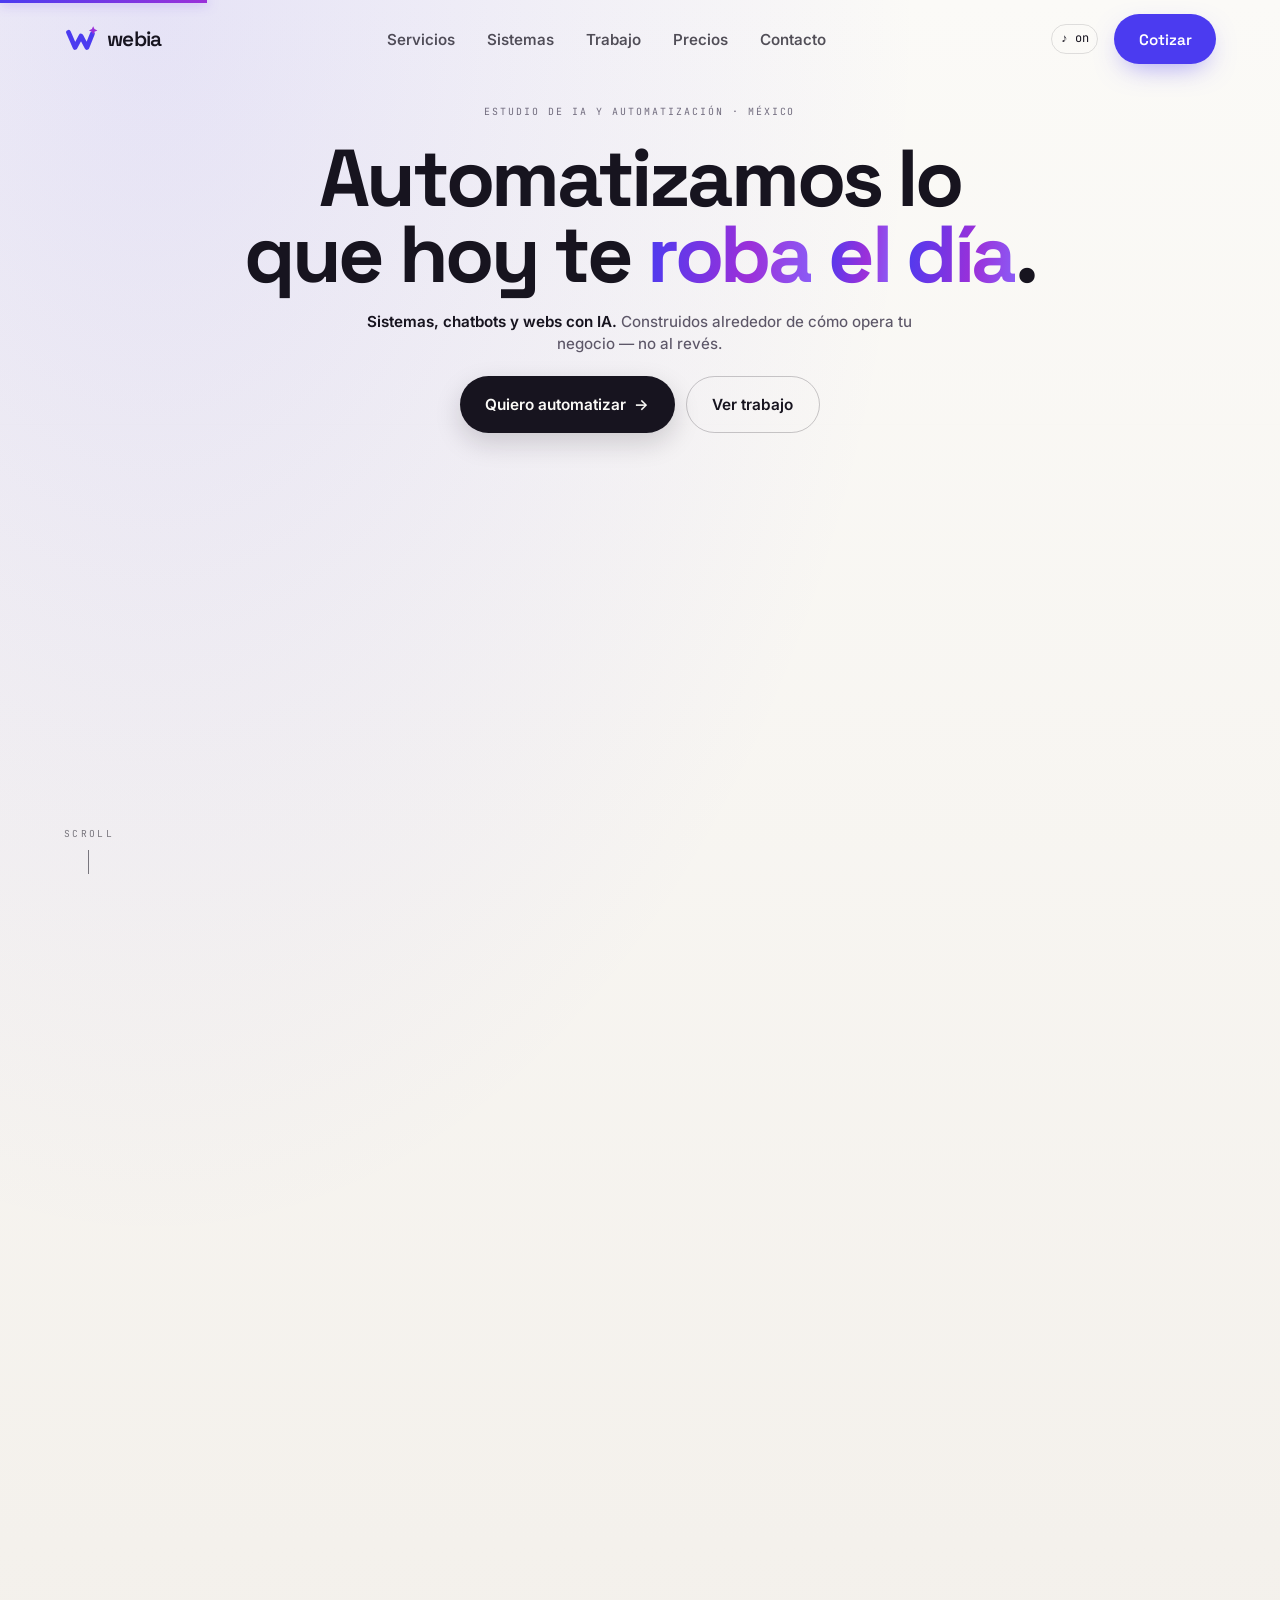
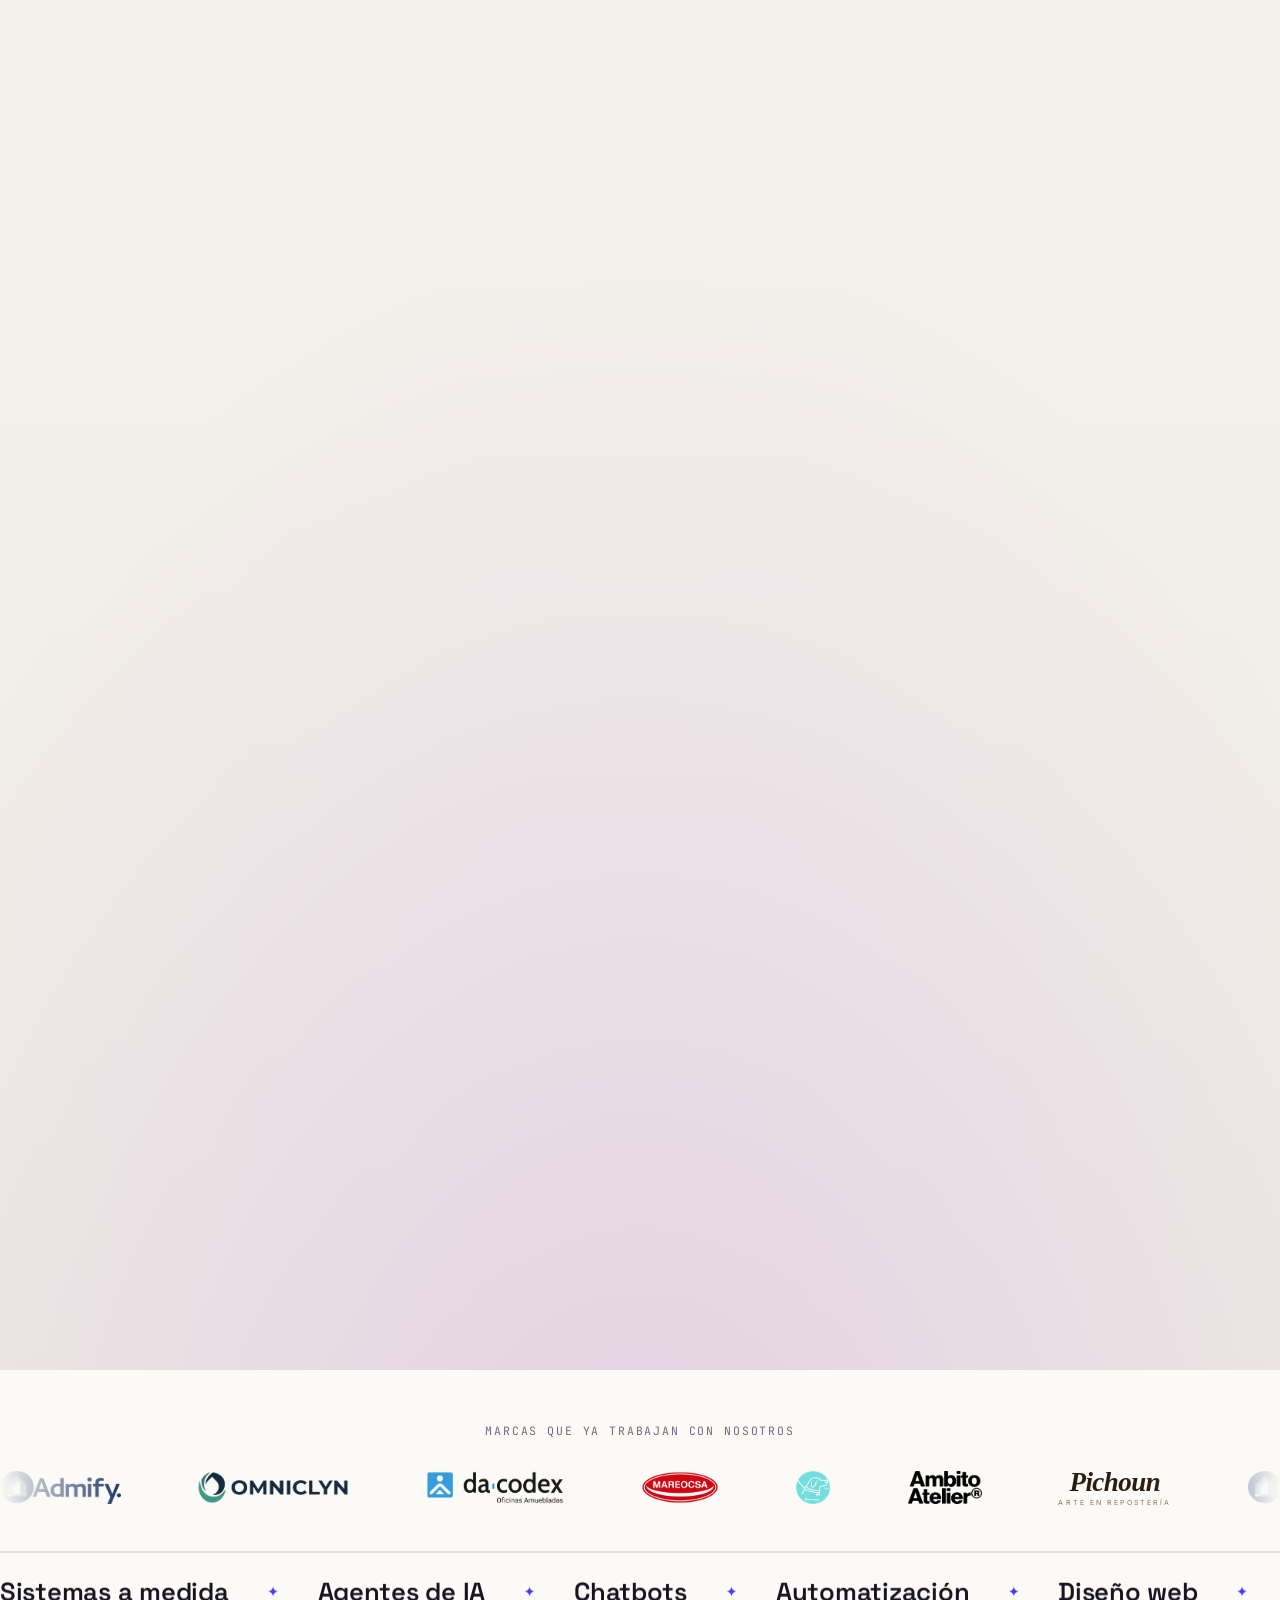
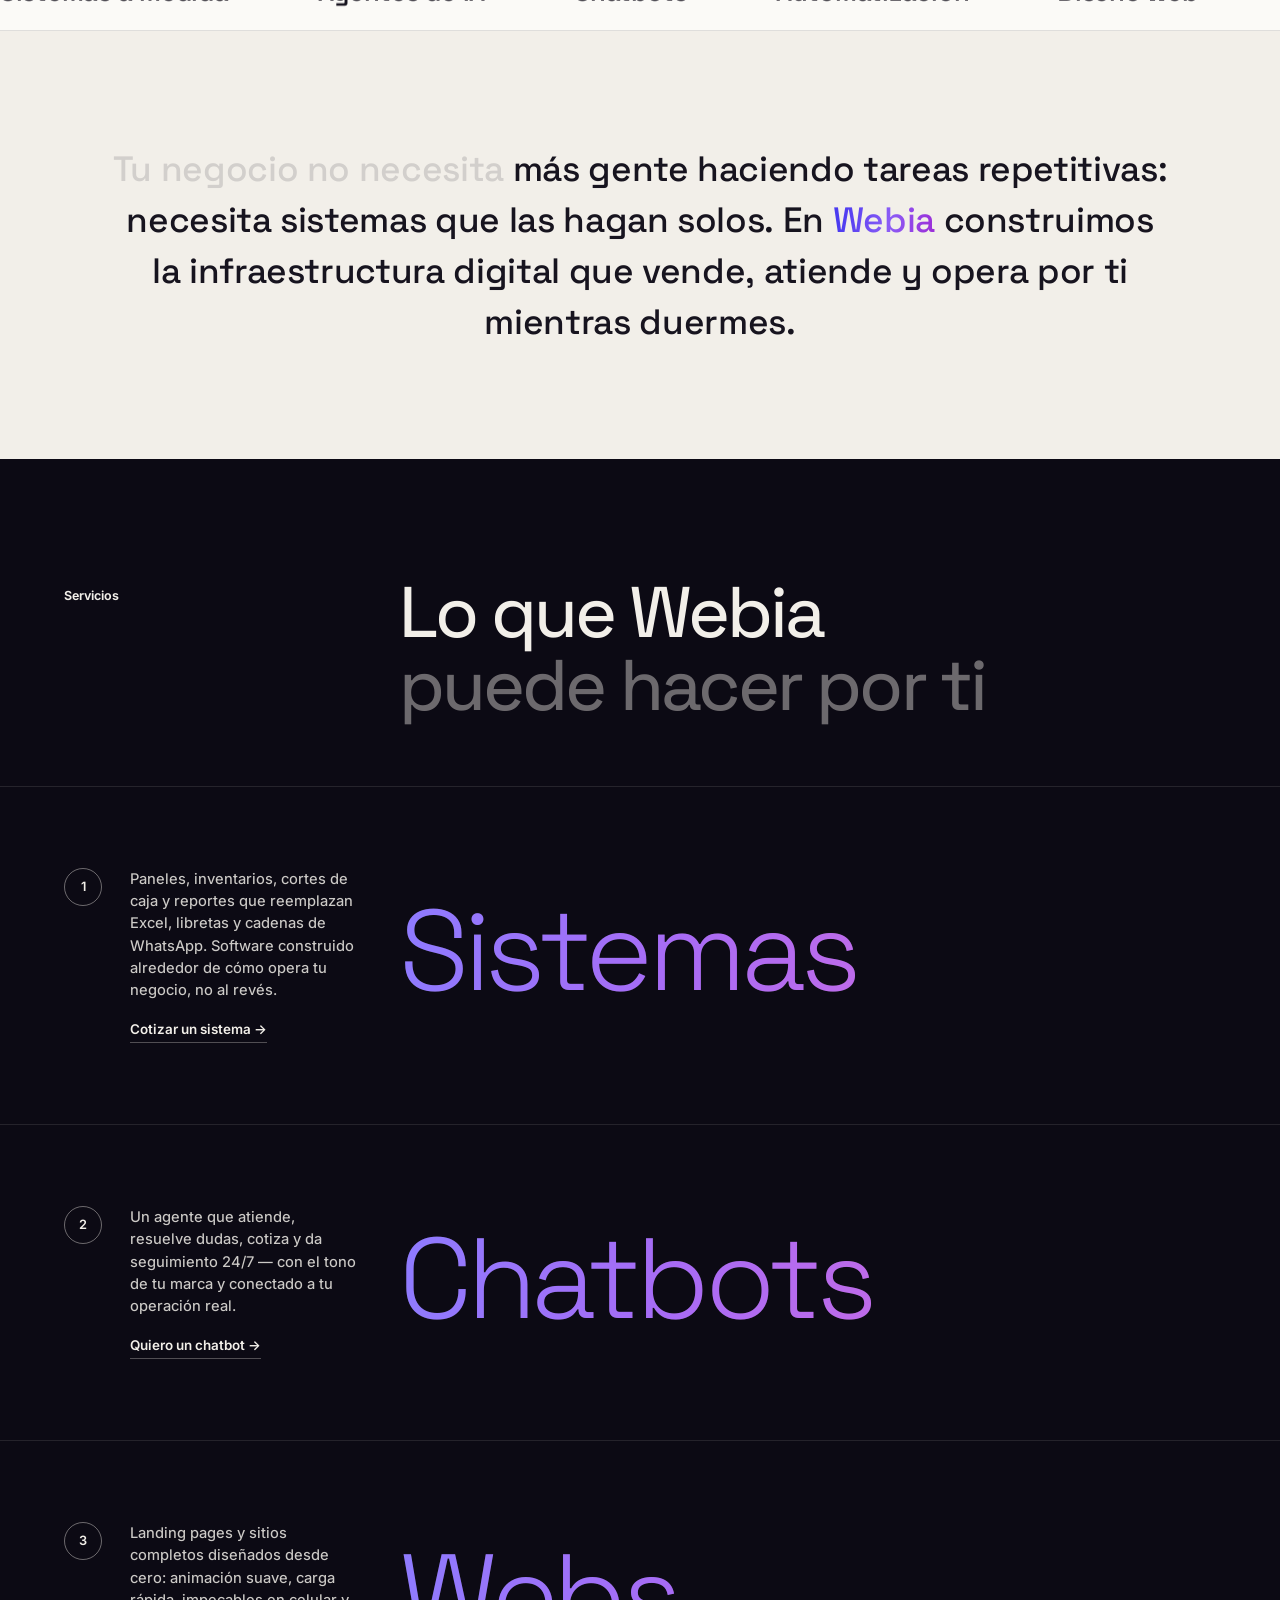
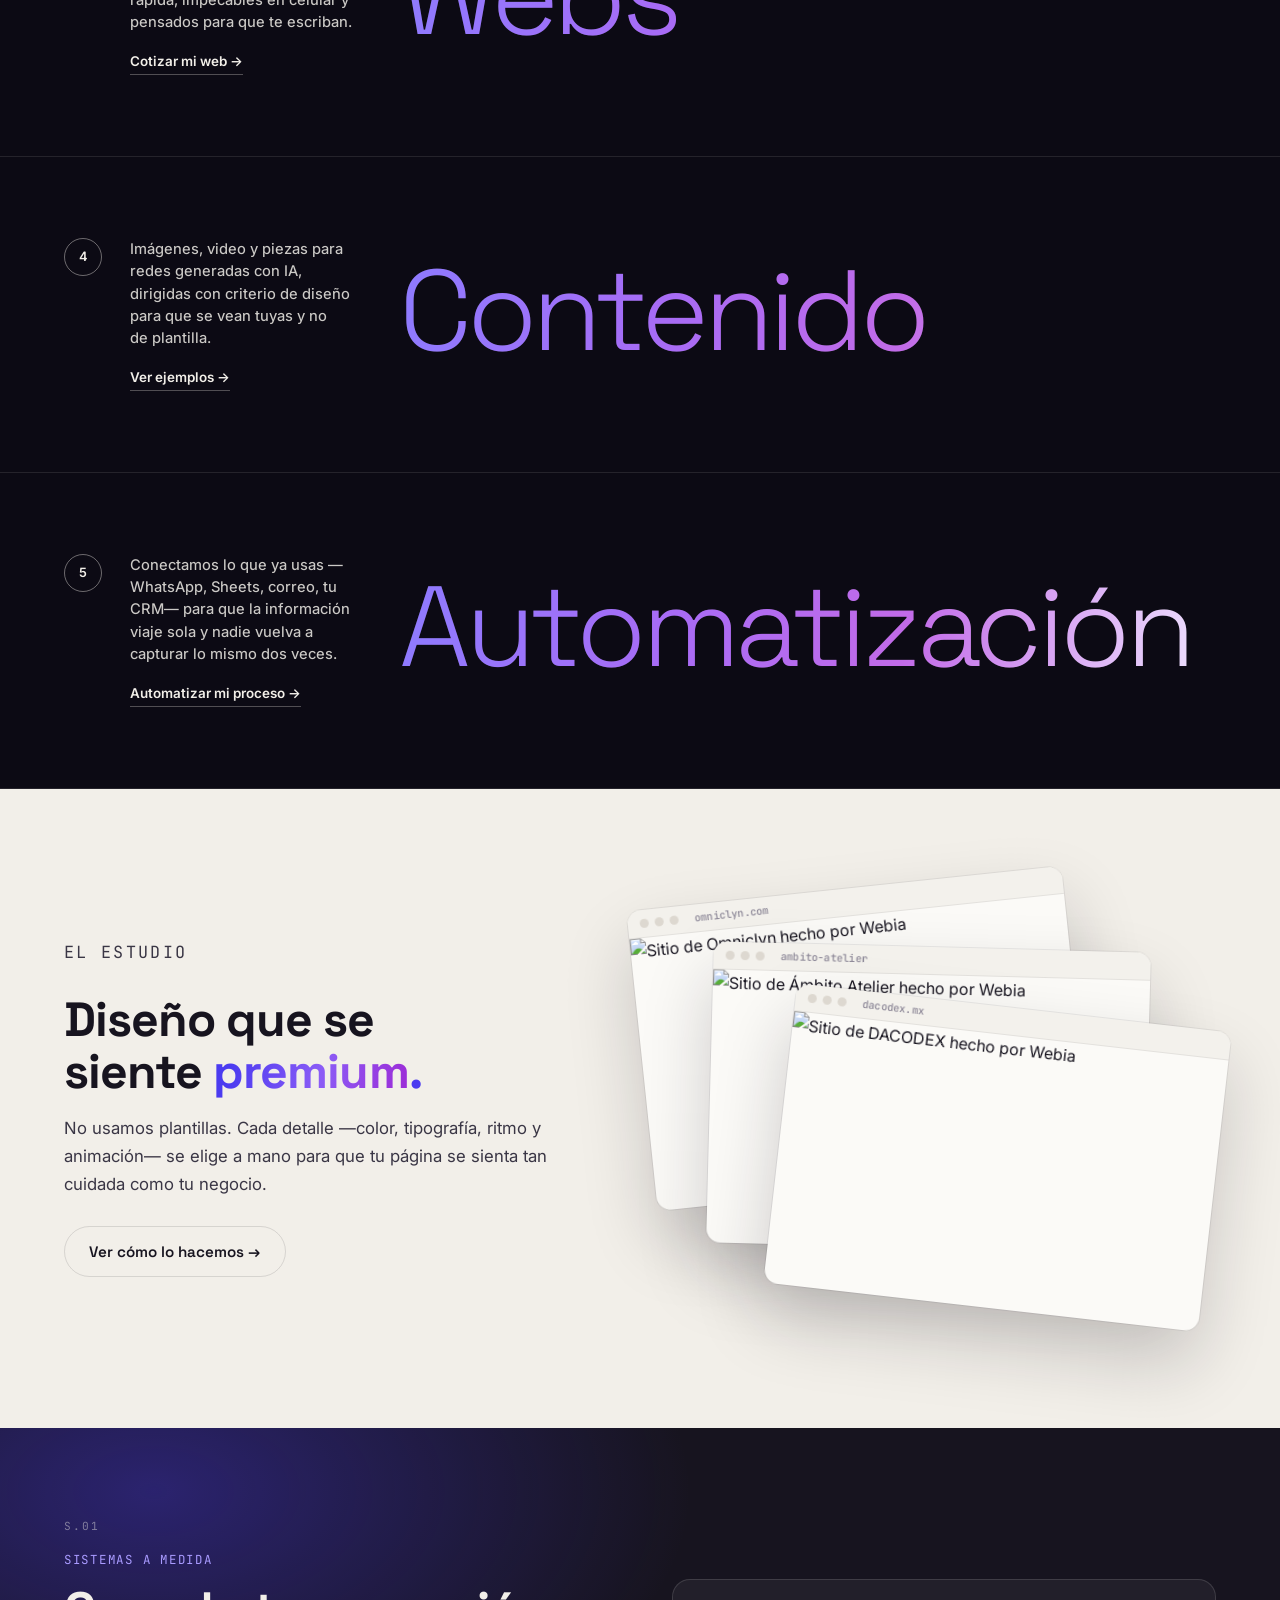
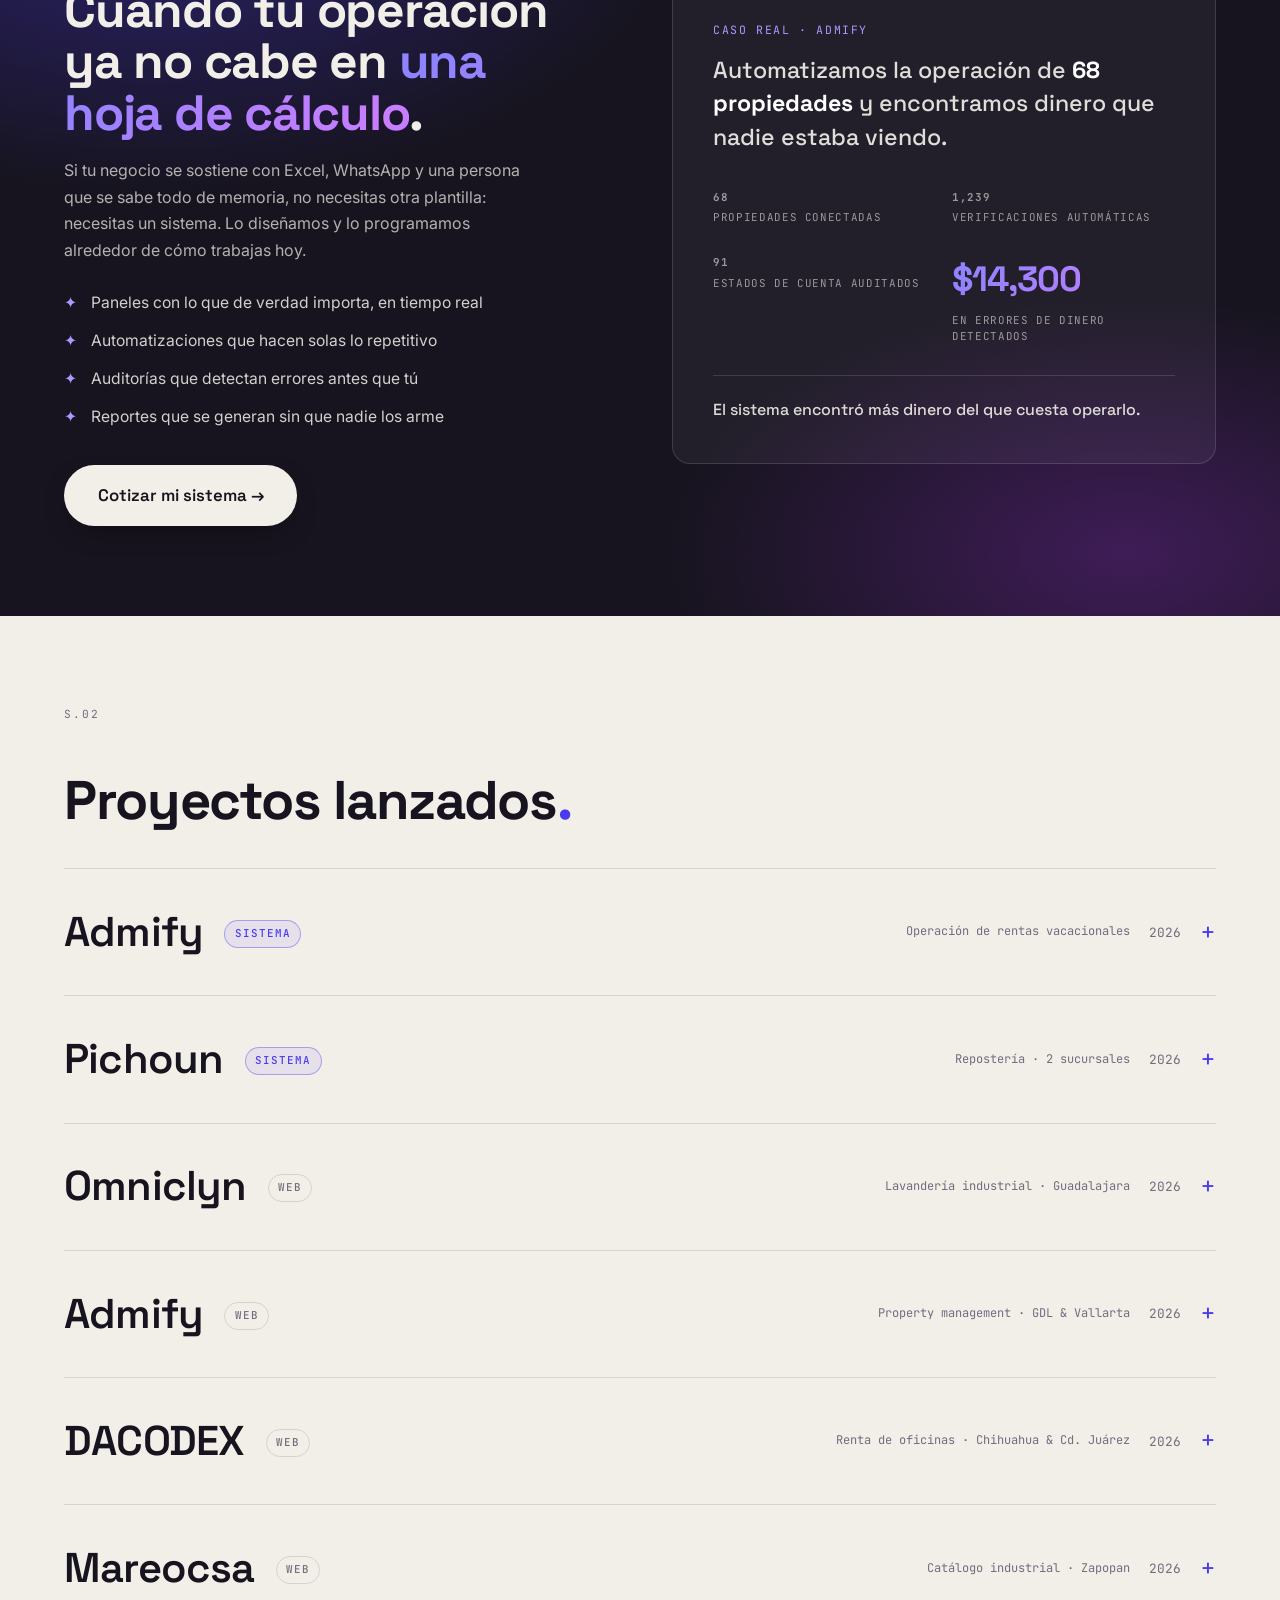
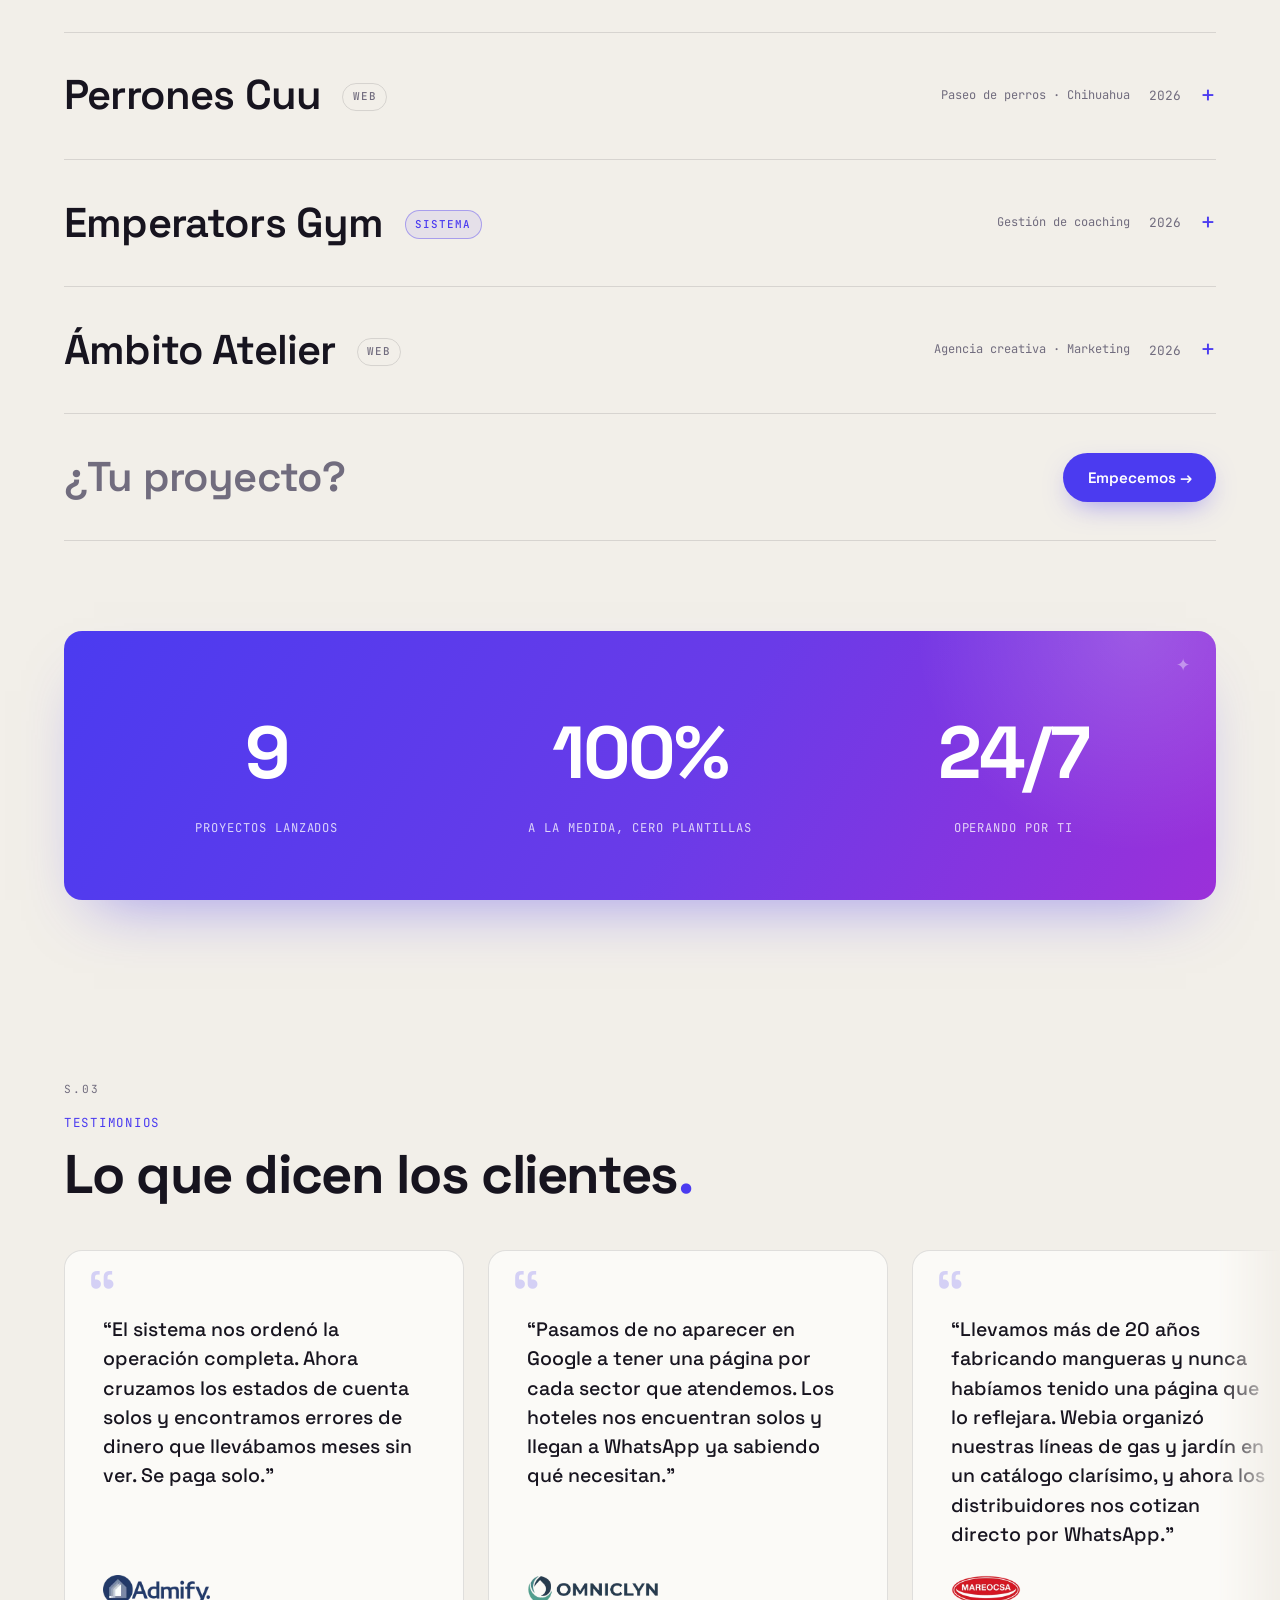
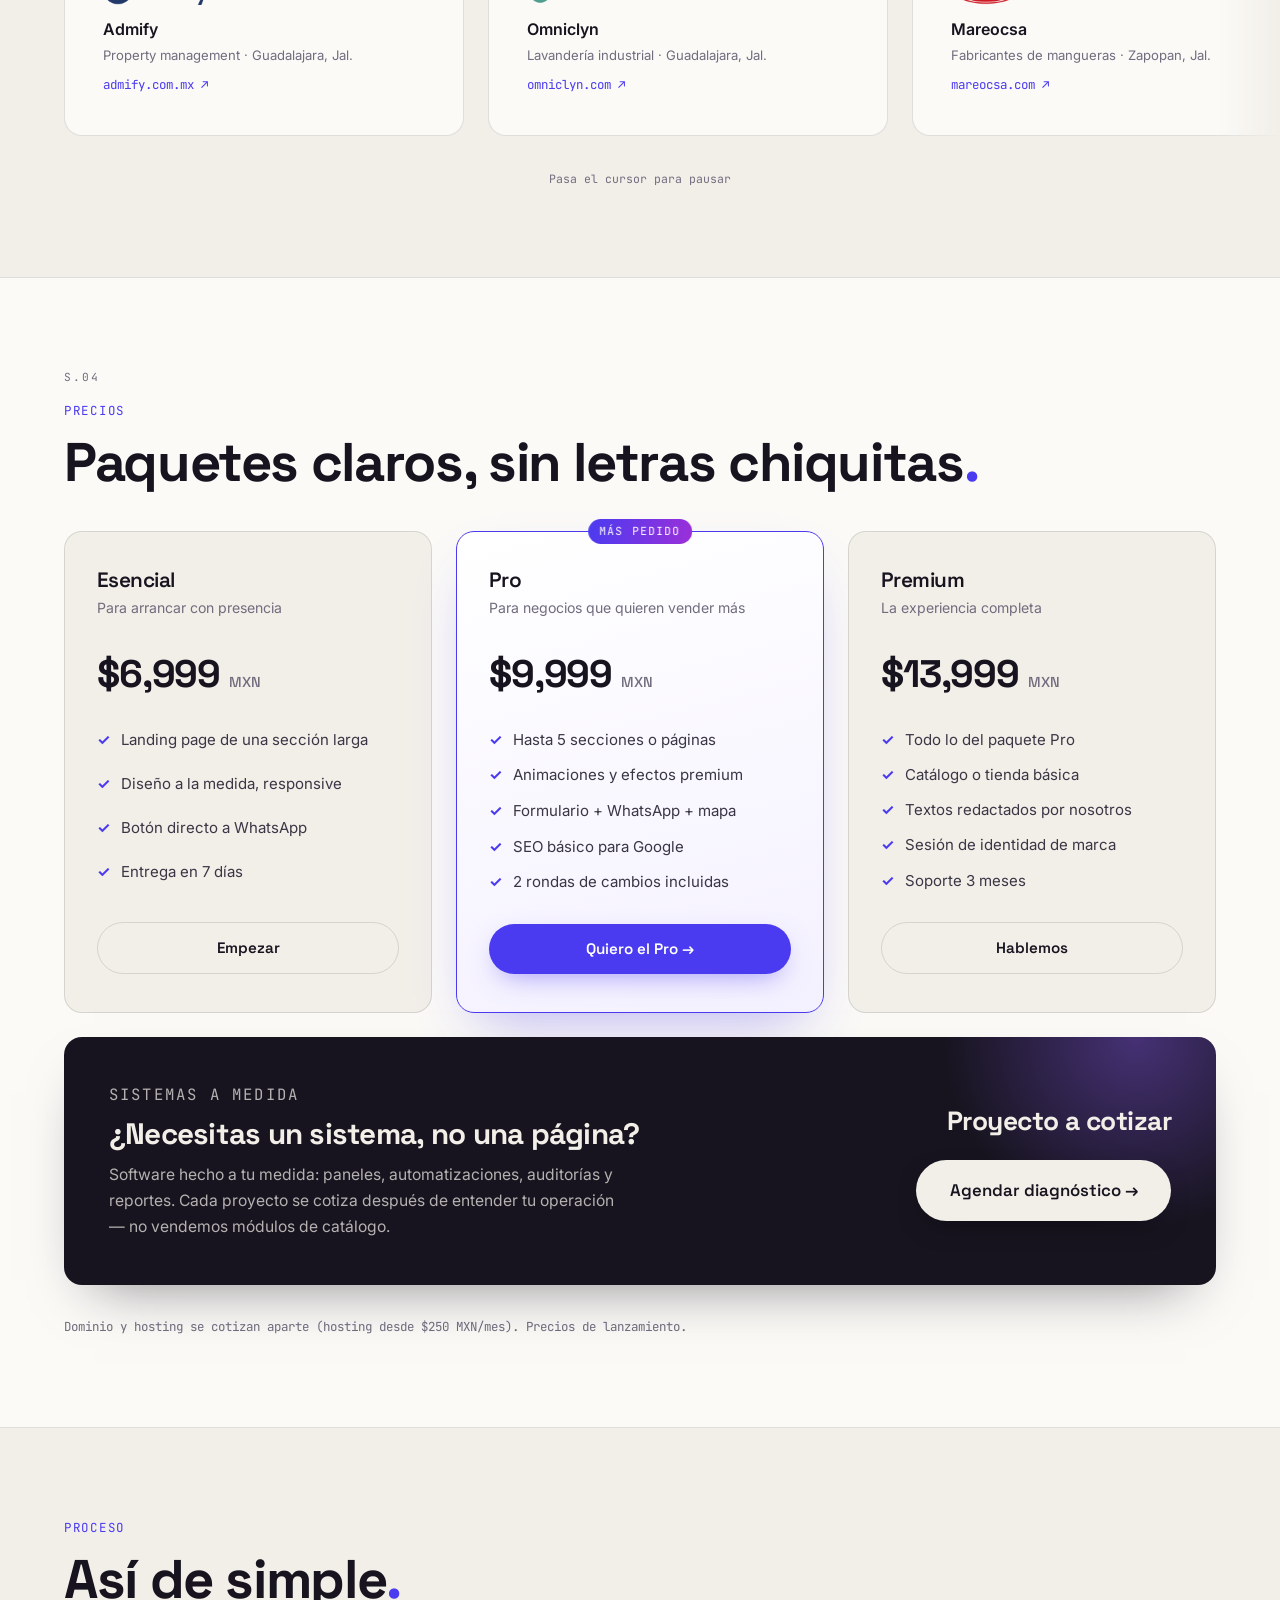
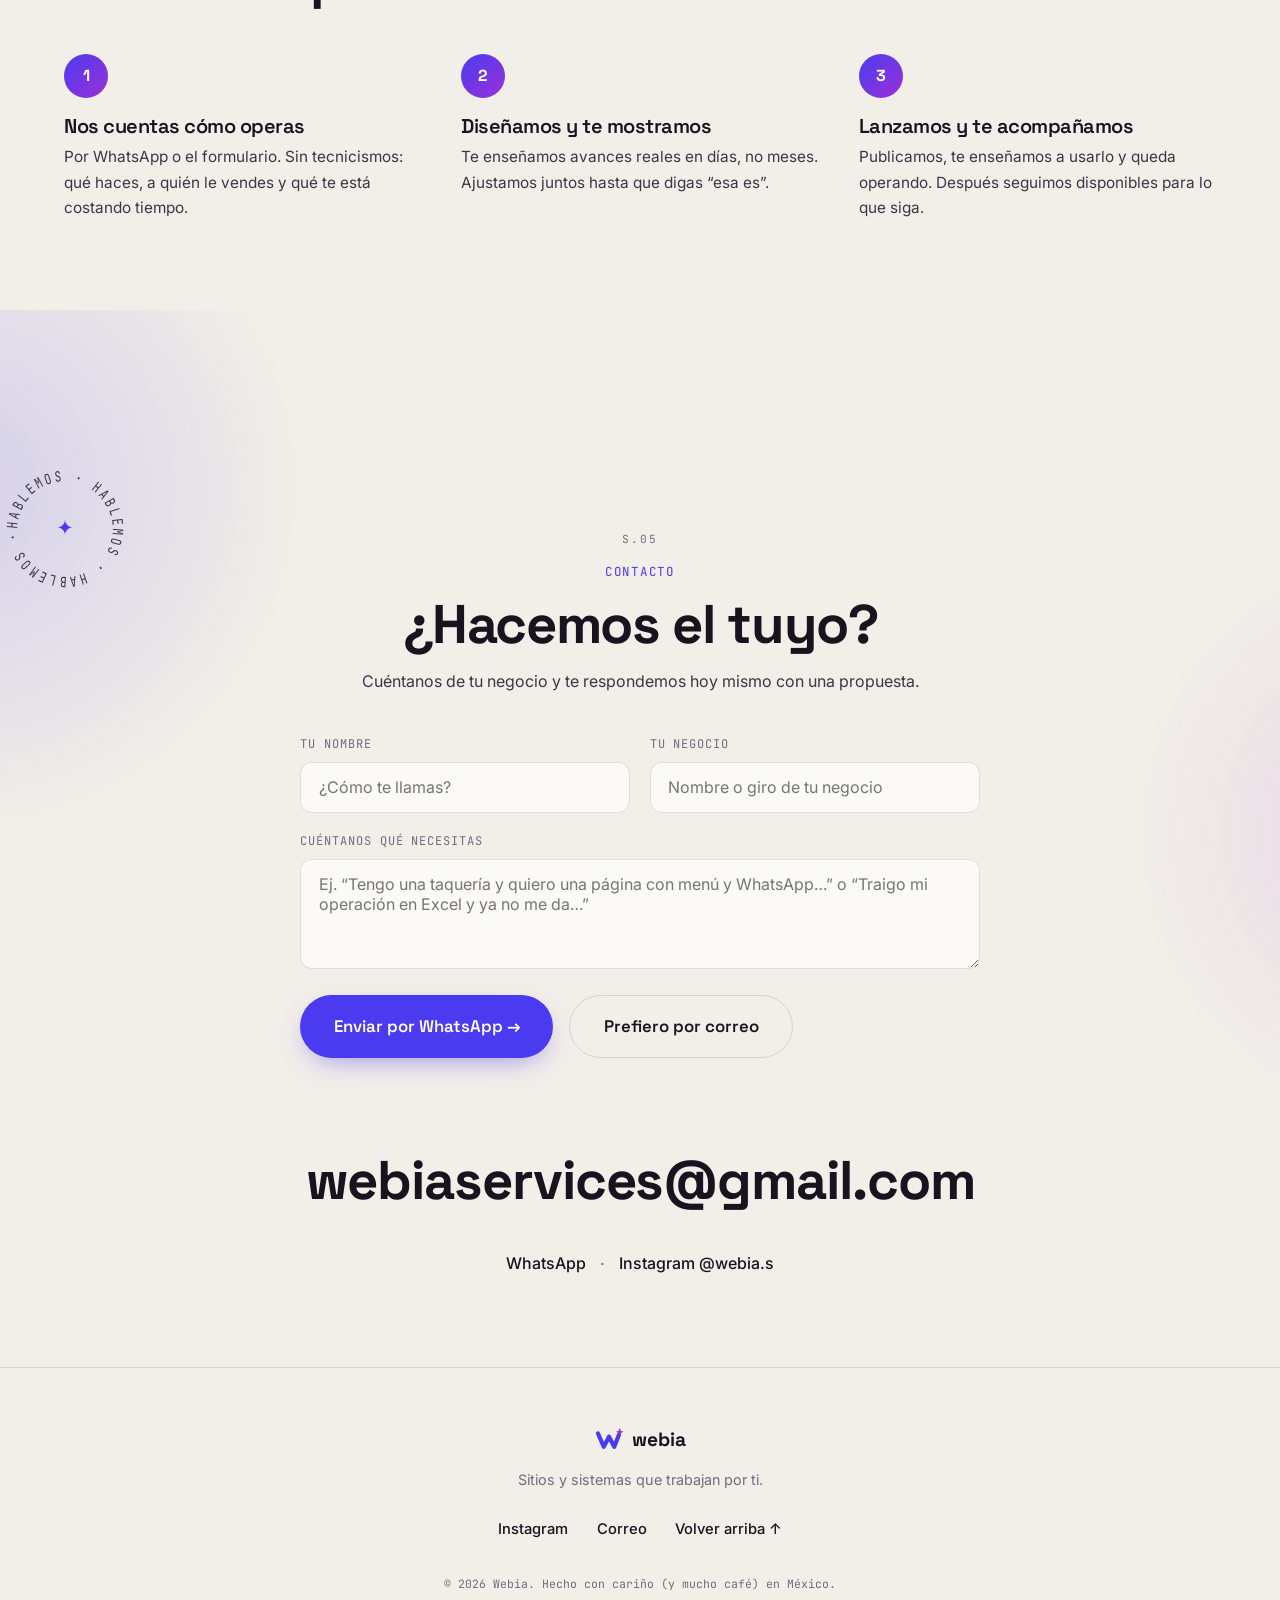
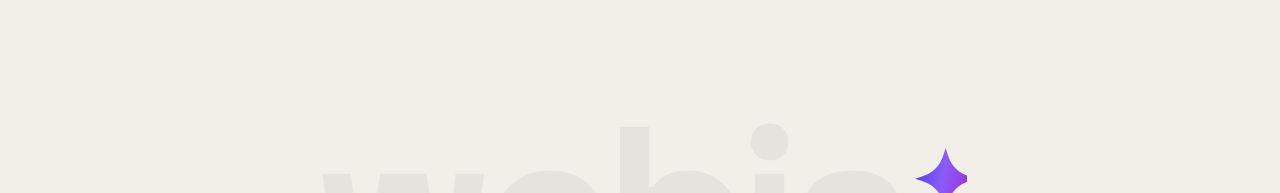
==== commit e3bfdfae: "reaplica: estudio con trabajo real, servicios con preview, 9 proyectos (fix revert)" ====
--- a/index.html
+++ b/index.html
@@ -10,7 +10,7 @@
   <link rel="stylesheet" href="https://fonts.googleapis.com/css2?family=Space+Grotesk:wght@400;500;600;700&amp;family=Inter:wght@400;500;600&amp;family=JetBrains+Mono:wght@400;500&amp;display=swap">
   <link rel="stylesheet" href="styles.css?v=20260930a">
 
-  <link rel="stylesheet" href="find.css?v=20261001c">
+  <link rel="stylesheet" href="find.css?v=20261001f">
   <link rel="preload" as="image" imagesrcset="/_vercel/image?url=https%3A%2F%2Fd8j0ntlcm91z4.cloudfront.net%2Fuser_3Ev7ohNzNRZ73YWSdNaBD5Jv0mU%2Fhf_20261001_165844_eaac8099-b02f-492f-9719-26e84612ee80.png&amp;w=1080&amp;q=82 1080w, /_vercel/image?url=https%3A%2F%2Fd8j0ntlcm91z4.cloudfront.net%2Fuser_3Ev7ohNzNRZ73YWSdNaBD5Jv0mU%2Fhf_20261001_165844_eaac8099-b02f-492f-9719-26e84612ee80.png&amp;w=1600&amp;q=82 1600w, /_vercel/image?url=https%3A%2F%2Fd8j0ntlcm91z4.cloudfront.net%2Fuser_3Ev7ohNzNRZ73YWSdNaBD5Jv0mU%2Fhf_20261001_165844_eaac8099-b02f-492f-9719-26e84612ee80.png&amp;w=2048&amp;q=82 2048w, /_vercel/image?url=https%3A%2F%2Fd8j0ntlcm91z4.cloudfront.net%2Fuser_3Ev7ohNzNRZ73YWSdNaBD5Jv0mU%2Fhf_20261001_165844_eaac8099-b02f-492f-9719-26e84612ee80.png&amp;w=2880&amp;q=82 2880w" imagesizes="100vw" fetchpriority="high"></head>
 <body>
   <a class="skip-link" href="#main">Saltar al contenido</a>
@@ -78,7 +78,7 @@
           <a class="hv-pill" href="#contacto" data-snd="click">Quiero automatizar <span class="ar">→</span></a>
           <a class="hv-ghost" href="#trabajo" data-snd="tick">Ver trabajo</a>
         </div>
-      </div><div class="hv-under" data-hv-under="" aria-hidden="true"></div><div class="hv-curtain" data-hv-curtain="" aria-hidden="true"><div class="hv-brand"><div class="hv-fill" data-hv-fill=""><img src="/_vercel/image?url=https%3A%2F%2Fd8j0ntlcm91z4.cloudfront.net%2Fuser_3Ev7ohNzNRZ73YWSdNaBD5Jv0mU%2Fhf_20261001_170634_88fc95d1-d8f3-48ee-9c7a-ba19ce9cbd92.png&amp;w=2048&amp;q=90" srcset="/_vercel/image?url=https%3A%2F%2Fd8j0ntlcm91z4.cloudfront.net%2Fuser_3Ev7ohNzNRZ73YWSdNaBD5Jv0mU%2Fhf_20261001_170634_88fc95d1-d8f3-48ee-9c7a-ba19ce9cbd92.png&amp;w=1080&amp;q=90 1080w, /_vercel/image?url=https%3A%2F%2Fd8j0ntlcm91z4.cloudfront.net%2Fuser_3Ev7ohNzNRZ73YWSdNaBD5Jv0mU%2Fhf_20261001_170634_88fc95d1-d8f3-48ee-9c7a-ba19ce9cbd92.png&amp;w=1600&amp;q=90 1600w, /_vercel/image?url=https%3A%2F%2Fd8j0ntlcm91z4.cloudfront.net%2Fuser_3Ev7ohNzNRZ73YWSdNaBD5Jv0mU%2Fhf_20261001_170634_88fc95d1-d8f3-48ee-9c7a-ba19ce9cbd92.png&amp;w=2048&amp;q=90 2048w, /_vercel/image?url=https%3A%2F%2Fd8j0ntlcm91z4.cloudfront.net%2Fuser_3Ev7ohNzNRZ73YWSdNaBD5Jv0mU%2Fhf_20261001_170634_88fc95d1-d8f3-48ee-9c7a-ba19ce9cbd92.png&amp;w=2880&amp;q=90 2880w" sizes="118vw" alt="" decoding="async" fetchpriority="low"></div><div class="hv-knock"><div class="hv-anchor"><div class="hv-word"><span class="hv-l"><span>w</span></span><span class="hv-l"><span>e</span></span><span class="hv-l"><span>b</span></span><span class="hv-l"><span>i</span></span><span class="hv-l"><span>a</span></span></div></div><p class="hv-tag"><span>Sistemas</span><span>Chatbots</span><span>Webs</span><span>Automatización</span></p></div><div class="hv-over"><div class="hv-anchor"><div class="hv-word hv-ghost"><span class="hv-l"><span>w</span></span><span class="hv-l"><span>e</span></span><span class="hv-l"><span>b</span></span><span class="hv-l"><span>i</span></span><span class="hv-l"><span>a</span></span></div><svg class="hv-spark" data-hv-spark="" viewBox="0 0 30 30" aria-hidden="true"><defs><linearGradient id="hvSparkG" x1="0" y1="0" x2="1" y2="1"><stop offset="0" stop-color="#F5F3FF"></stop><stop offset=".55" stop-color="#C4B5FD"></stop><stop offset="1" stop-color="#9B30D9"></stop></linearGradient></defs><path d="M15 0 L19.5 10.5 L30 15 L19.5 19.5 L15 30 L10.5 19.5 L0 15 L10.5 10.5 Z" fill="url(#hvSparkG)"></path></svg></div><p class="hv-tag"><span>Sistemas</span><span>Chatbots</span><span>Webs</span><span>Automatización</span></p></div></div></div><div class="hv-edge" data-hv-edge-in="" aria-hidden="true"></div><div class="hv-edge" data-hv-edge-out="" aria-hidden="true"></div><p class="hv-scroll" aria-hidden="true">scroll</p></div>
+      </div><div class="hv-under" data-hv-under="" aria-hidden="true"></div><div class="hv-curtain" data-hv-curtain="" aria-hidden="true"><div class="hv-brand"><div class="hv-fill" data-hv-fill=""><img src="/_vercel/image?url=https%3A%2F%2Fd8j0ntlcm91z4.cloudfront.net%2Fuser_3Ev7ohNzNRZ73YWSdNaBD5Jv0mU%2Fhf_20261001_170634_88fc95d1-d8f3-48ee-9c7a-ba19ce9cbd92.png&amp;w=2048&amp;q=90" srcset="/_vercel/image?url=https%3A%2F%2Fd8j0ntlcm91z4.cloudfront.net%2Fuser_3Ev7ohNzNRZ73YWSdNaBD5Jv0mU%2Fhf_20261001_170634_88fc95d1-d8f3-48ee-9c7a-ba19ce9cbd92.png&amp;w=1080&amp;q=90 1080w, /_vercel/image?url=https%3A%2F%2Fd8j0ntlcm91z4.cloudfront.net%2Fuser_3Ev7ohNzNRZ73YWSdNaBD5Jv0mU%2Fhf_20261001_170634_88fc95d1-d8f3-48ee-9c7a-ba19ce9cbd92.png&amp;w=1600&amp;q=90 1600w, /_vercel/image?url=https%3A%2F%2Fd8j0ntlcm91z4.cloudfront.net%2Fuser_3Ev7ohNzNRZ73YWSdNaBD5Jv0mU%2Fhf_20261001_170634_88fc95d1-d8f3-48ee-9c7a-ba19ce9cbd92.png&amp;w=2048&amp;q=90 2048w, /_vercel/image?url=https%3A%2F%2Fd8j0ntlcm91z4.cloudfront.net%2Fuser_3Ev7ohNzNRZ73YWSdNaBD5Jv0mU%2Fhf_20261001_170634_88fc95d1-d8f3-48ee-9c7a-ba19ce9cbd92.png&amp;w=2880&amp;q=90 2880w" sizes="118vw" alt="" decoding="async" fetchpriority="low"></div><div class="hv-knock"><div class="hv-anchor"><div class="hv-word"><span class="hv-l"><span>w</span></span><span class="hv-l"><span>e</span></span><span class="hv-l"><span>b</span></span><span class="hv-l"><span>i</span></span><span class="hv-l"><span>a</span></span></div></div><p class="hv-tag"><span>Sistemas</span><span>Chatbots</span><span>Webs</span><span>Automatización</span></p></div><div class="hv-over"><div class="hv-anchor"><div class="hv-word hv-word-ghost"><span class="hv-l"><span>w</span></span><span class="hv-l"><span>e</span></span><span class="hv-l"><span>b</span></span><span class="hv-l"><span>i</span></span><span class="hv-l"><span>a</span></span></div><svg class="hv-spark" data-hv-spark="" viewBox="0 0 30 30" aria-hidden="true"><defs><linearGradient id="hvSparkG" x1="0" y1="0" x2="1" y2="1"><stop offset="0" stop-color="#F5F3FF"></stop><stop offset=".55" stop-color="#C4B5FD"></stop><stop offset="1" stop-color="#9B30D9"></stop></linearGradient></defs><path d="M15 0 L19.5 10.5 L30 15 L19.5 19.5 L15 30 L10.5 19.5 L0 15 L10.5 10.5 Z" fill="url(#hvSparkG)"></path></svg></div><p class="hv-tag"><span>Sistemas</span><span>Chatbots</span><span>Webs</span><span>Automatización</span></p></div></div></div><div class="hv-edge" data-hv-edge-in="" aria-hidden="true"></div><div class="hv-edge" data-hv-edge-out="" aria-hidden="true"></div><p class="hv-scroll" aria-hidden="true">scroll</p></div>
   </div>
 </section>
 
@@ -105,41 +105,41 @@
     <h2 class="svc-h2">Lo que Webia<br><span>puede hacer por ti</span></h2>
   </div>
   
-  <article class="svc-row">
+  <article class="svc-row" data-preview="/_vercel/image?url=https%3A%2F%2Fd8j0ntlcm91z4.cloudfront.net%2Fuser_3Ev7ohNzNRZ73YWSdNaBD5Jv0mU%2Fhf_20261001_013009_48930ab2-fbd3-48ce-8c23-1bd55093808e.png&amp;w=1080&amp;q=82">
     <div class="svc-left">
       <span class="svc-n">1</span>
-      <div class="svc-copy"><p>Paneles, inventarios, cortes de caja y reportes que reemplazan Excel, libretas y cadenas de WhatsApp. Software construido alrededor de cómo opera tu negocio, no al revés.</p><a href="#contacto" data-snd="tick">Cotizar un sistema →</a></div>
+      <div class="svc-copy"><p>Paneles, inventarios, cortes de caja y reportes que reemplazan Excel, libretas y cadenas de WhatsApp. Software construido alrededor de cómo opera tu negocio, no al revés.</p><a href="#contacto" data-snd="tick">Cotizar un sistema →</a><div class="svc-shot" aria-hidden="true"><img src="/_vercel/image?url=https%3A%2F%2Fd8j0ntlcm91z4.cloudfront.net%2Fuser_3Ev7ohNzNRZ73YWSdNaBD5Jv0mU%2Fhf_20261001_013009_48930ab2-fbd3-48ce-8c23-1bd55093808e.png&amp;w=640&amp;q=82" alt="" loading="lazy" srcset="/_vercel/image?url=https%3A%2F%2Fd8j0ntlcm91z4.cloudfront.net%2Fuser_3Ev7ohNzNRZ73YWSdNaBD5Jv0mU%2Fhf_20261001_013009_48930ab2-fbd3-48ce-8c23-1bd55093808e.png&amp;w=640&amp;q=82 640w, /_vercel/image?url=https%3A%2F%2Fd8j0ntlcm91z4.cloudfront.net%2Fuser_3Ev7ohNzNRZ73YWSdNaBD5Jv0mU%2Fhf_20261001_013009_48930ab2-fbd3-48ce-8c23-1bd55093808e.png&amp;w=1080&amp;q=82 1080w" sizes="(max-width:1060px) 0px, 16vw"></div></div>
     </div>
     <h3 class="svc-big"><span class="base">Sistemas</span><span class="fill" aria-hidden="true">Sistemas</span></h3>
-  <div class="svc-shot" aria-hidden="true"><img src="/_vercel/image?url=https%3A%2F%2Fd8j0ntlcm91z4.cloudfront.net%2Fuser_3Ev7ohNzNRZ73YWSdNaBD5Jv0mU%2Fhf_20261001_013009_48930ab2-fbd3-48ce-8c23-1bd55093808e.png&amp;w=640&amp;q=82" alt="" loading="lazy" srcset="/_vercel/image?url=https%3A%2F%2Fd8j0ntlcm91z4.cloudfront.net%2Fuser_3Ev7ohNzNRZ73YWSdNaBD5Jv0mU%2Fhf_20261001_013009_48930ab2-fbd3-48ce-8c23-1bd55093808e.png&amp;w=640&amp;q=82 640w, /_vercel/image?url=https%3A%2F%2Fd8j0ntlcm91z4.cloudfront.net%2Fuser_3Ev7ohNzNRZ73YWSdNaBD5Jv0mU%2Fhf_20261001_013009_48930ab2-fbd3-48ce-8c23-1bd55093808e.png&amp;w=1080&amp;q=82 1080w" sizes="(max-width:1060px) 0px, 16vw"></div></article>
-  <article class="svc-row">
+  </article>
+  <article class="svc-row" data-preview="/_vercel/image?url=https%3A%2F%2Fd8j0ntlcm91z4.cloudfront.net%2Fuser_3Ev7ohNzNRZ73YWSdNaBD5Jv0mU%2Fhf_20261001_005344_d97565df-6458-43a9-aae5-421002c3a842.png&amp;w=1080&amp;q=82">
     <div class="svc-left">
       <span class="svc-n">2</span>
-      <div class="svc-copy"><p>Un agente que atiende, resuelve dudas, cotiza y da seguimiento 24/7 — con el tono de tu marca y conectado a tu operación real.</p><a href="#contacto" data-snd="tick">Quiero un chatbot →</a></div>
+      <div class="svc-copy"><p>Un agente que atiende, resuelve dudas, cotiza y da seguimiento 24/7 — con el tono de tu marca y conectado a tu operación real.</p><a href="#contacto" data-snd="tick">Quiero un chatbot →</a><div class="svc-shot" aria-hidden="true"><img src="/_vercel/image?url=https%3A%2F%2Fd8j0ntlcm91z4.cloudfront.net%2Fuser_3Ev7ohNzNRZ73YWSdNaBD5Jv0mU%2Fhf_20261001_005344_d97565df-6458-43a9-aae5-421002c3a842.png&amp;w=640&amp;q=82" alt="" loading="lazy" srcset="/_vercel/image?url=https%3A%2F%2Fd8j0ntlcm91z4.cloudfront.net%2Fuser_3Ev7ohNzNRZ73YWSdNaBD5Jv0mU%2Fhf_20261001_005344_d97565df-6458-43a9-aae5-421002c3a842.png&amp;w=640&amp;q=82 640w, /_vercel/image?url=https%3A%2F%2Fd8j0ntlcm91z4.cloudfront.net%2Fuser_3Ev7ohNzNRZ73YWSdNaBD5Jv0mU%2Fhf_20261001_005344_d97565df-6458-43a9-aae5-421002c3a842.png&amp;w=1080&amp;q=82 1080w" sizes="(max-width:1060px) 0px, 16vw"></div></div>
     </div>
     <h3 class="svc-big"><span class="base">Chatbots</span><span class="fill" aria-hidden="true">Chatbots</span></h3>
-  <div class="svc-shot" aria-hidden="true"><img src="/_vercel/image?url=https%3A%2F%2Fd8j0ntlcm91z4.cloudfront.net%2Fuser_3Ev7ohNzNRZ73YWSdNaBD5Jv0mU%2Fhf_20261001_005344_d97565df-6458-43a9-aae5-421002c3a842.png&amp;w=640&amp;q=82" alt="" loading="lazy" srcset="/_vercel/image?url=https%3A%2F%2Fd8j0ntlcm91z4.cloudfront.net%2Fuser_3Ev7ohNzNRZ73YWSdNaBD5Jv0mU%2Fhf_20261001_005344_d97565df-6458-43a9-aae5-421002c3a842.png&amp;w=640&amp;q=82 640w, /_vercel/image?url=https%3A%2F%2Fd8j0ntlcm91z4.cloudfront.net%2Fuser_3Ev7ohNzNRZ73YWSdNaBD5Jv0mU%2Fhf_20261001_005344_d97565df-6458-43a9-aae5-421002c3a842.png&amp;w=1080&amp;q=82 1080w" sizes="(max-width:1060px) 0px, 16vw"></div></article>
-  <article class="svc-row">
+  </article>
+  <article class="svc-row" data-preview="/_vercel/image?url=%2Fshot-dacodex.jpg&amp;w=1080&amp;q=82">
     <div class="svc-left">
       <span class="svc-n">3</span>
-      <div class="svc-copy"><p>Landing pages y sitios completos diseñados desde cero: animación suave, carga rápida, impecables en celular y pensados para que te escriban.</p><a href="#contacto" data-snd="tick">Cotizar mi web →</a></div>
+      <div class="svc-copy"><p>Landing pages y sitios completos diseñados desde cero: animación suave, carga rápida, impecables en celular y pensados para que te escriban.</p><a href="#contacto" data-snd="tick">Cotizar mi web →</a><div class="svc-shot" aria-hidden="true"><img src="shot-dacodex.jpg" alt="" loading="lazy"></div></div>
     </div>
     <h3 class="svc-big"><span class="base">Webs</span><span class="fill" aria-hidden="true">Webs</span></h3>
-  <div class="svc-shot" aria-hidden="true"><img src="shot-dacodex.jpg" alt="" loading="lazy"></div></article>
-  <article class="svc-row">
+  </article>
+  <article class="svc-row" data-preview="/_vercel/image?url=https%3A%2F%2Fd8j0ntlcm91z4.cloudfront.net%2Fuser_3Ev7ohNzNRZ73YWSdNaBD5Jv0mU%2Fhf_20261001_013009_65e76bb0-b0fe-45c3-94d5-75caab6a0b6d.png&amp;w=1080&amp;q=82">
     <div class="svc-left">
       <span class="svc-n">4</span>
-      <div class="svc-copy"><p>Imágenes, video y piezas para redes generadas con IA, dirigidas con criterio de diseño para que se vean tuyas y no de plantilla.</p><a href="#contacto" data-snd="tick">Ver ejemplos →</a></div>
+      <div class="svc-copy"><p>Imágenes, video y piezas para redes generadas con IA, dirigidas con criterio de diseño para que se vean tuyas y no de plantilla.</p><a href="#contacto" data-snd="tick">Ver ejemplos →</a><div class="svc-shot" aria-hidden="true"><img src="/_vercel/image?url=https%3A%2F%2Fd8j0ntlcm91z4.cloudfront.net%2Fuser_3Ev7ohNzNRZ73YWSdNaBD5Jv0mU%2Fhf_20261001_013009_65e76bb0-b0fe-45c3-94d5-75caab6a0b6d.png&amp;w=640&amp;q=82" alt="" loading="lazy" srcset="/_vercel/image?url=https%3A%2F%2Fd8j0ntlcm91z4.cloudfront.net%2Fuser_3Ev7ohNzNRZ73YWSdNaBD5Jv0mU%2Fhf_20261001_013009_65e76bb0-b0fe-45c3-94d5-75caab6a0b6d.png&amp;w=640&amp;q=82 640w, /_vercel/image?url=https%3A%2F%2Fd8j0ntlcm91z4.cloudfront.net%2Fuser_3Ev7ohNzNRZ73YWSdNaBD5Jv0mU%2Fhf_20261001_013009_65e76bb0-b0fe-45c3-94d5-75caab6a0b6d.png&amp;w=1080&amp;q=82 1080w" sizes="(max-width:1060px) 0px, 16vw"></div></div>
     </div>
     <h3 class="svc-big"><span class="base">Contenido</span><span class="fill" aria-hidden="true">Contenido</span></h3>
-  <div class="svc-shot" aria-hidden="true"><img src="/_vercel/image?url=https%3A%2F%2Fd8j0ntlcm91z4.cloudfront.net%2Fuser_3Ev7ohNzNRZ73YWSdNaBD5Jv0mU%2Fhf_20261001_013009_65e76bb0-b0fe-45c3-94d5-75caab6a0b6d.png&amp;w=640&amp;q=82" alt="" loading="lazy" srcset="/_vercel/image?url=https%3A%2F%2Fd8j0ntlcm91z4.cloudfront.net%2Fuser_3Ev7ohNzNRZ73YWSdNaBD5Jv0mU%2Fhf_20261001_013009_65e76bb0-b0fe-45c3-94d5-75caab6a0b6d.png&amp;w=640&amp;q=82 640w, /_vercel/image?url=https%3A%2F%2Fd8j0ntlcm91z4.cloudfront.net%2Fuser_3Ev7ohNzNRZ73YWSdNaBD5Jv0mU%2Fhf_20261001_013009_65e76bb0-b0fe-45c3-94d5-75caab6a0b6d.png&amp;w=1080&amp;q=82 1080w" sizes="(max-width:1060px) 0px, 16vw"></div></article>
-  <article class="svc-row">
+  </article>
+  <article class="svc-row" data-preview="/_vercel/image?url=https%3A%2F%2Fd8j0ntlcm91z4.cloudfront.net%2Fuser_3Ev7ohNzNRZ73YWSdNaBD5Jv0mU%2Fhf_20261001_013009_9178eadb-961c-4bff-9d41-b9330ed685ff.png&amp;w=1080&amp;q=82">
     <div class="svc-left">
       <span class="svc-n">5</span>
-      <div class="svc-copy"><p>Conectamos lo que ya usas —WhatsApp, Sheets, correo, tu CRM— para que la información viaje sola y nadie vuelva a capturar lo mismo dos veces.</p><a href="#contacto" data-snd="tick">Automatizar mi proceso →</a></div>
+      <div class="svc-copy"><p>Conectamos lo que ya usas —WhatsApp, Sheets, correo, tu CRM— para que la información viaje sola y nadie vuelva a capturar lo mismo dos veces.</p><a href="#contacto" data-snd="tick">Automatizar mi proceso →</a><div class="svc-shot" aria-hidden="true"><img src="/_vercel/image?url=https%3A%2F%2Fd8j0ntlcm91z4.cloudfront.net%2Fuser_3Ev7ohNzNRZ73YWSdNaBD5Jv0mU%2Fhf_20261001_013009_9178eadb-961c-4bff-9d41-b9330ed685ff.png&amp;w=640&amp;q=82" alt="" loading="lazy" srcset="/_vercel/image?url=https%3A%2F%2Fd8j0ntlcm91z4.cloudfront.net%2Fuser_3Ev7ohNzNRZ73YWSdNaBD5Jv0mU%2Fhf_20261001_013009_9178eadb-961c-4bff-9d41-b9330ed685ff.png&amp;w=640&amp;q=82 640w, /_vercel/image?url=https%3A%2F%2Fd8j0ntlcm91z4.cloudfront.net%2Fuser_3Ev7ohNzNRZ73YWSdNaBD5Jv0mU%2Fhf_20261001_013009_9178eadb-961c-4bff-9d41-b9330ed685ff.png&amp;w=1080&amp;q=82 1080w" sizes="(max-width:1060px) 0px, 16vw"></div></div>
     </div>
     <h3 class="svc-big"><span class="base">Automatización</span><span class="fill" aria-hidden="true">Automatización</span></h3>
-  <div class="svc-shot" aria-hidden="true"><img src="/_vercel/image?url=https%3A%2F%2Fd8j0ntlcm91z4.cloudfront.net%2Fuser_3Ev7ohNzNRZ73YWSdNaBD5Jv0mU%2Fhf_20261001_013009_9178eadb-961c-4bff-9d41-b9330ed685ff.png&amp;w=640&amp;q=82" alt="" loading="lazy" srcset="/_vercel/image?url=https%3A%2F%2Fd8j0ntlcm91z4.cloudfront.net%2Fuser_3Ev7ohNzNRZ73YWSdNaBD5Jv0mU%2Fhf_20261001_013009_9178eadb-961c-4bff-9d41-b9330ed685ff.png&amp;w=640&amp;q=82 640w, /_vercel/image?url=https%3A%2F%2Fd8j0ntlcm91z4.cloudfront.net%2Fuser_3Ev7ohNzNRZ73YWSdNaBD5Jv0mU%2Fhf_20261001_013009_9178eadb-961c-4bff-9d41-b9330ed685ff.png&amp;w=1080&amp;q=82 1080w" sizes="(max-width:1060px) 0px, 16vw"></div></article>
+  </article>
 </section>
 
     <section class="showcase" id="estudio">
@@ -150,9 +150,7 @@
           <p class="reveal d1">No usamos plantillas. Cada detalle —color, tipografía, ritmo y animación— se elige a mano para que tu página se sienta tan cuidada como tu negocio.</p>
           <a class="btn btn-ghost reveal d2" href="#trabajo" data-magnetic="" data-snd="click"><span>Ver cómo lo hacemos →</span></a>
         </div>
-        <div class="showcase-media reveal d1" data-tilt-deep="">
-          <img class="showcase-photo" src="/_vercel/image?url=https%3A%2F%2Fd8j0ntlcm91z4.cloudfront.net%2Fuser_3Ev7ohNzNRZ73YWSdNaBD5Jv0mU%2Fhf_20260623_055050_9d130852-324b-416c-af20-f82af35ea9ba.png&amp;w=1600&amp;q=82" alt="Estudio de diseño web Webia" loading="lazy" srcset="/_vercel/image?url=https%3A%2F%2Fd8j0ntlcm91z4.cloudfront.net%2Fuser_3Ev7ohNzNRZ73YWSdNaBD5Jv0mU%2Fhf_20260623_055050_9d130852-324b-416c-af20-f82af35ea9ba.png&amp;w=1080&amp;q=82 1080w, /_vercel/image?url=https%3A%2F%2Fd8j0ntlcm91z4.cloudfront.net%2Fuser_3Ev7ohNzNRZ73YWSdNaBD5Jv0mU%2Fhf_20260623_055050_9d130852-324b-416c-af20-f82af35ea9ba.png&amp;w=1600&amp;q=82 1600w, /_vercel/image?url=https%3A%2F%2Fd8j0ntlcm91z4.cloudfront.net%2Fuser_3Ev7ohNzNRZ73YWSdNaBD5Jv0mU%2Fhf_20260623_055050_9d130852-324b-416c-af20-f82af35ea9ba.png&amp;w=2048&amp;q=82 2048w" sizes="(max-width:860px) 100vw, 60vw">
-        </div>
+        <div class="showcase-media reveal d1 sc-stack" data-tilt-deep=""><figure class="sc-card sc-c1"><div class="sc-bar"><i></i><i></i><i></i><span>omniclyn.com</span></div><img src="/_vercel/image?url=%2Fshot-omniclyn.jpg&amp;w=1080&amp;q=82" alt="Sitio de Omniclyn hecho por Webia" loading="lazy" decoding="async"></figure><figure class="sc-card sc-c2"><div class="sc-bar"><i></i><i></i><i></i><span>ambito-atelier</span></div><img src="/_vercel/image?url=%2Fshot-ambito.jpg&amp;w=1080&amp;q=82" alt="Sitio de Ámbito Atelier hecho por Webia" loading="lazy" decoding="async"></figure><figure class="sc-card sc-c3"><div class="sc-bar"><i></i><i></i><i></i><span>dacodex.mx</span></div><img src="/_vercel/image?url=%2Fshot-dacodex.jpg&amp;w=1080&amp;q=82" alt="Sitio de DACODEX hecho por Webia" loading="lazy" decoding="async"></figure></div>
       </div>
     </section>
 
@@ -441,7 +439,7 @@
     <section class="stats-wrap">
       <div class="stats reveal">
         <div class="stat">
-          <span class="stat-num"><span data-count-to="8">8</span></span>
+          <span class="stat-num"><span data-count-to="9">9</span></span>
           <span class="stat-label">proyectos lanzados</span>
         </div>
         <div class="stat">
@@ -669,5 +667,5 @@
 
 
 <script defer="" src="lenis.min.js?v=20261001c"></script>
-<script defer="" src="find.js?v=20261001c"></script>
+<script defer="" src="find.js?v=20261001f"></script>
 </body></html>
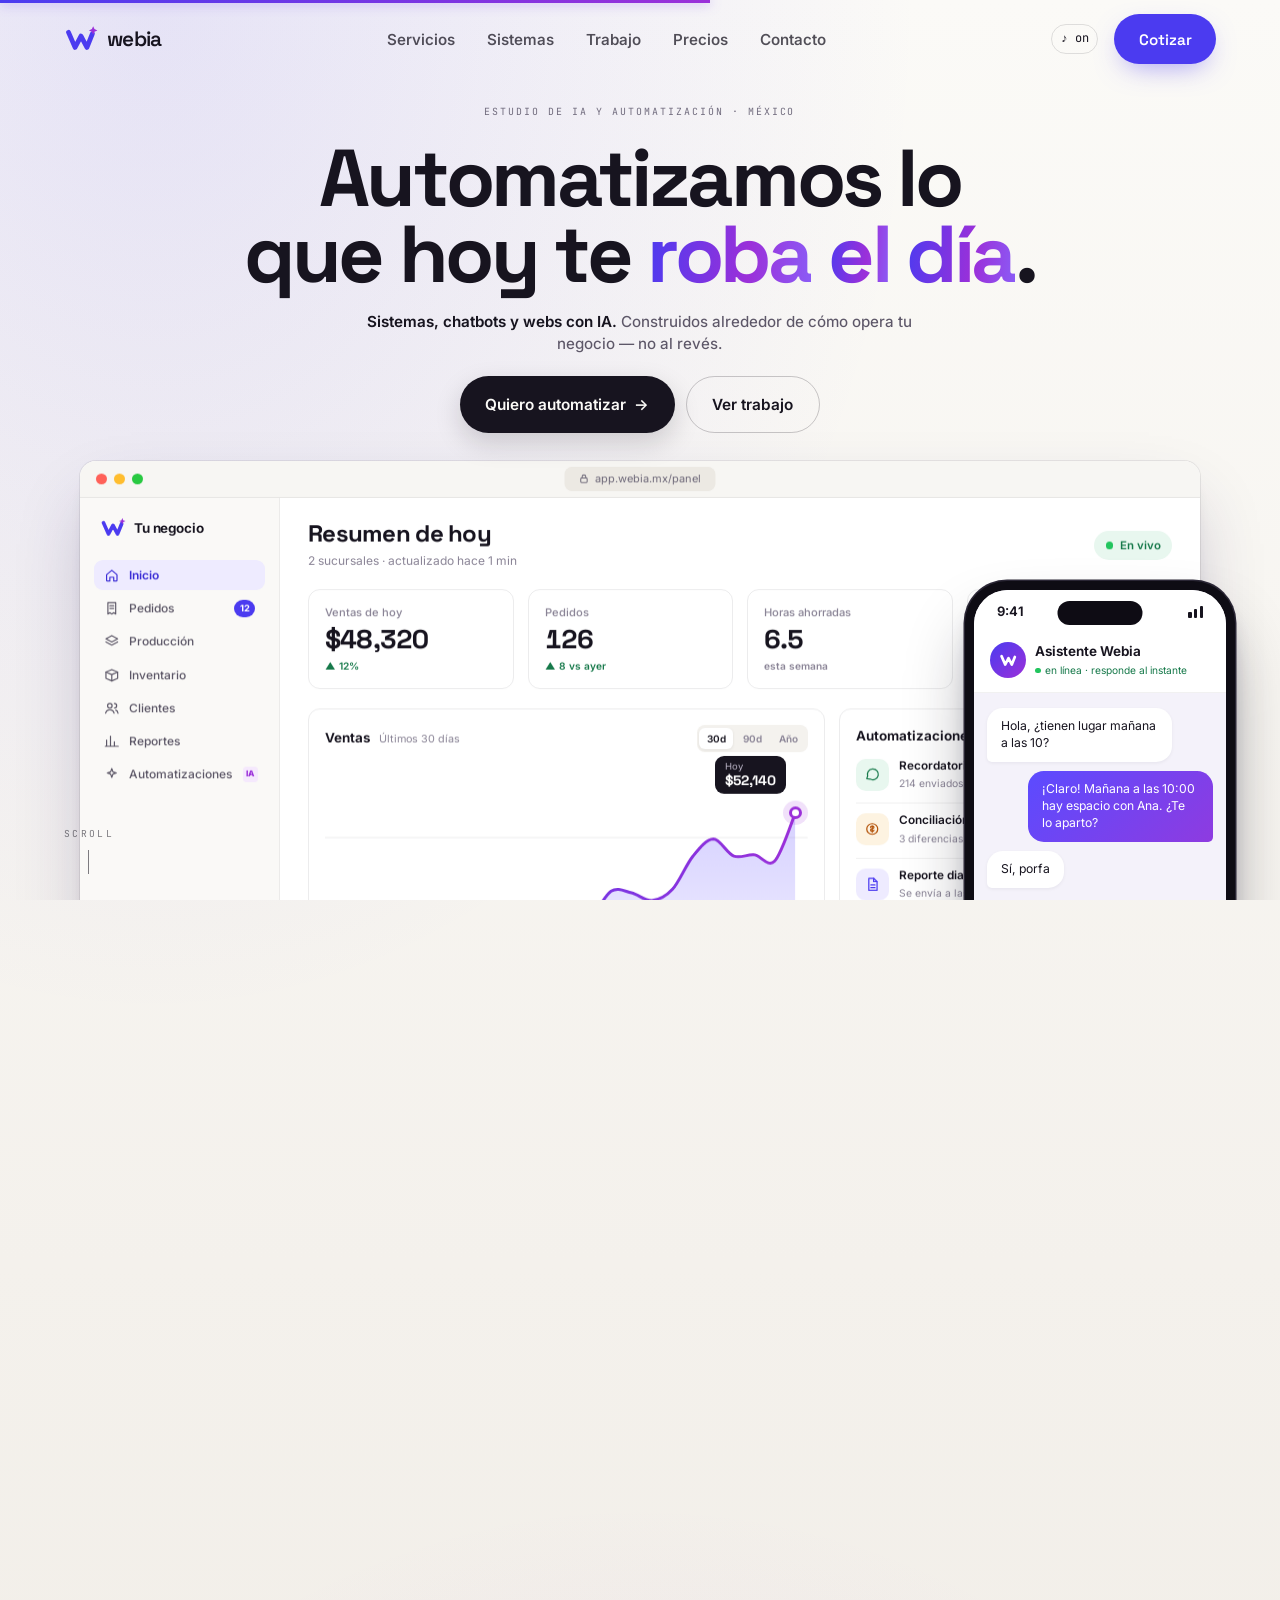
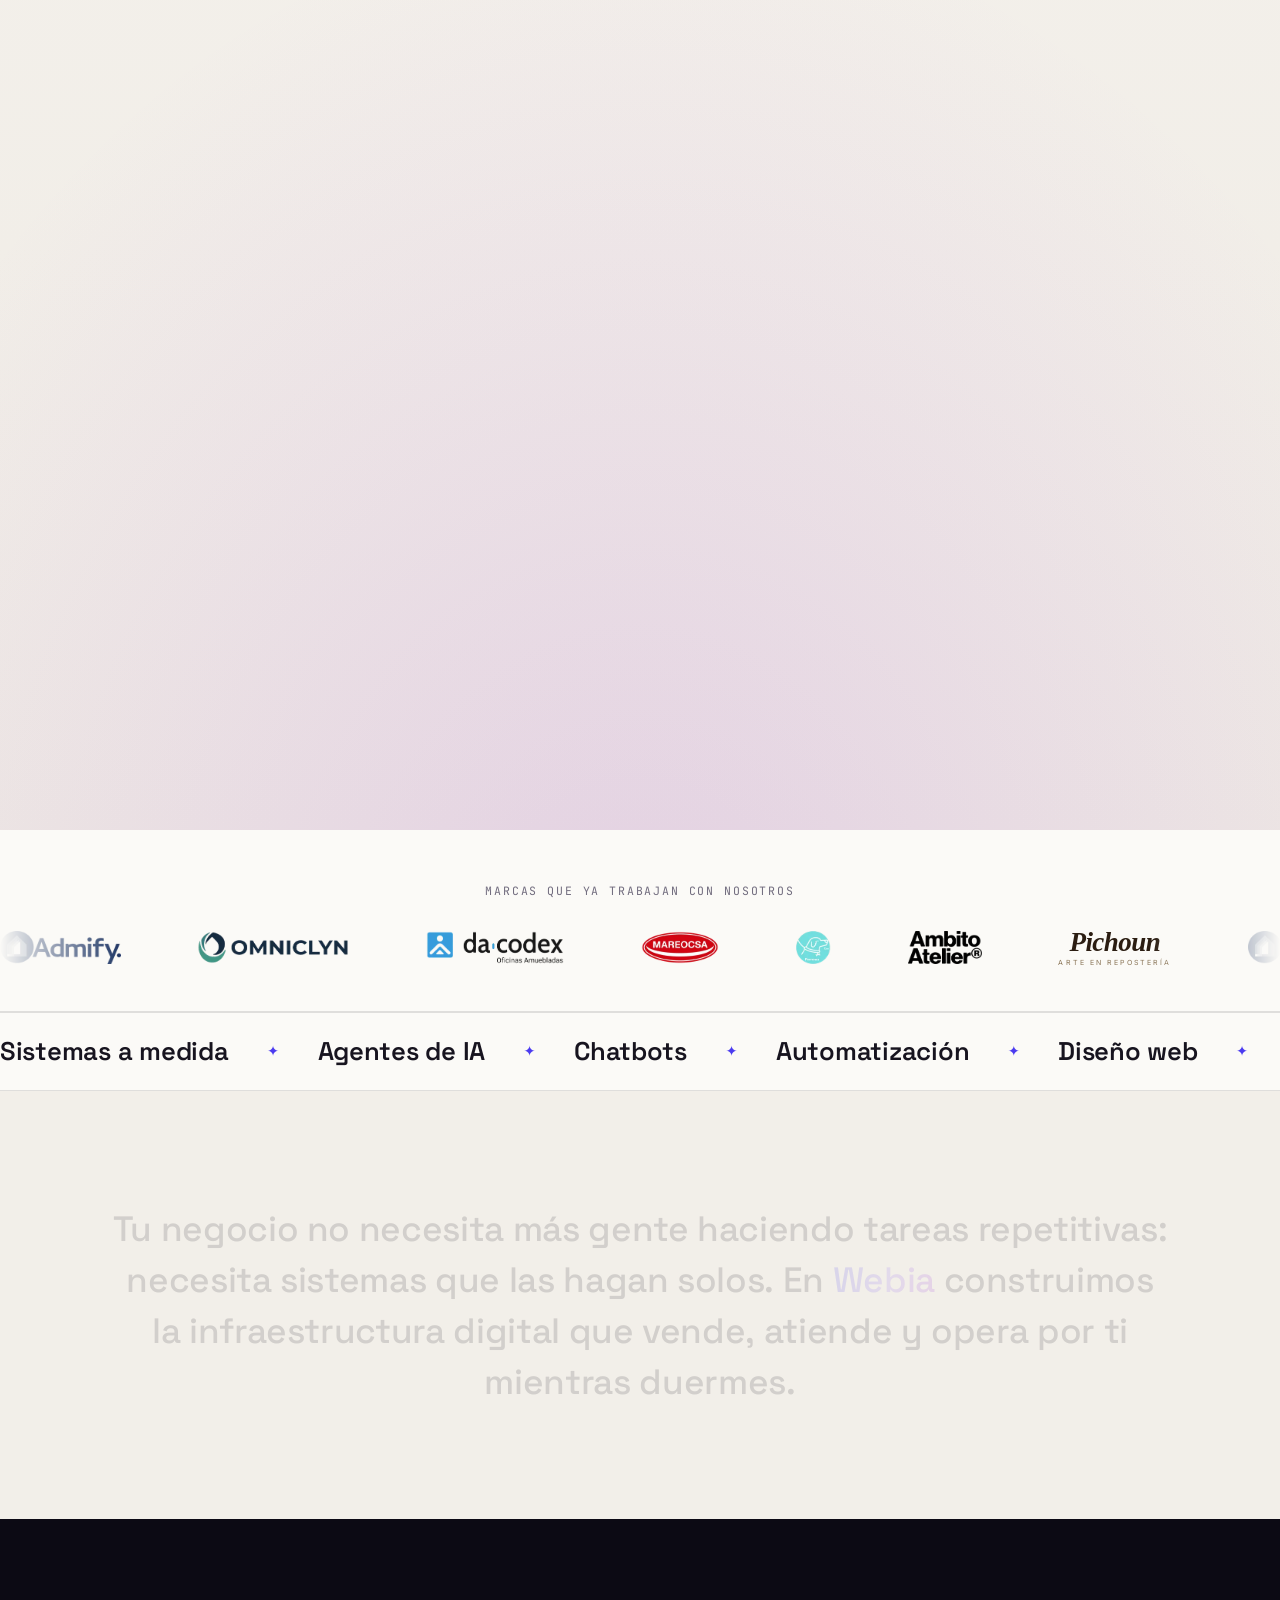
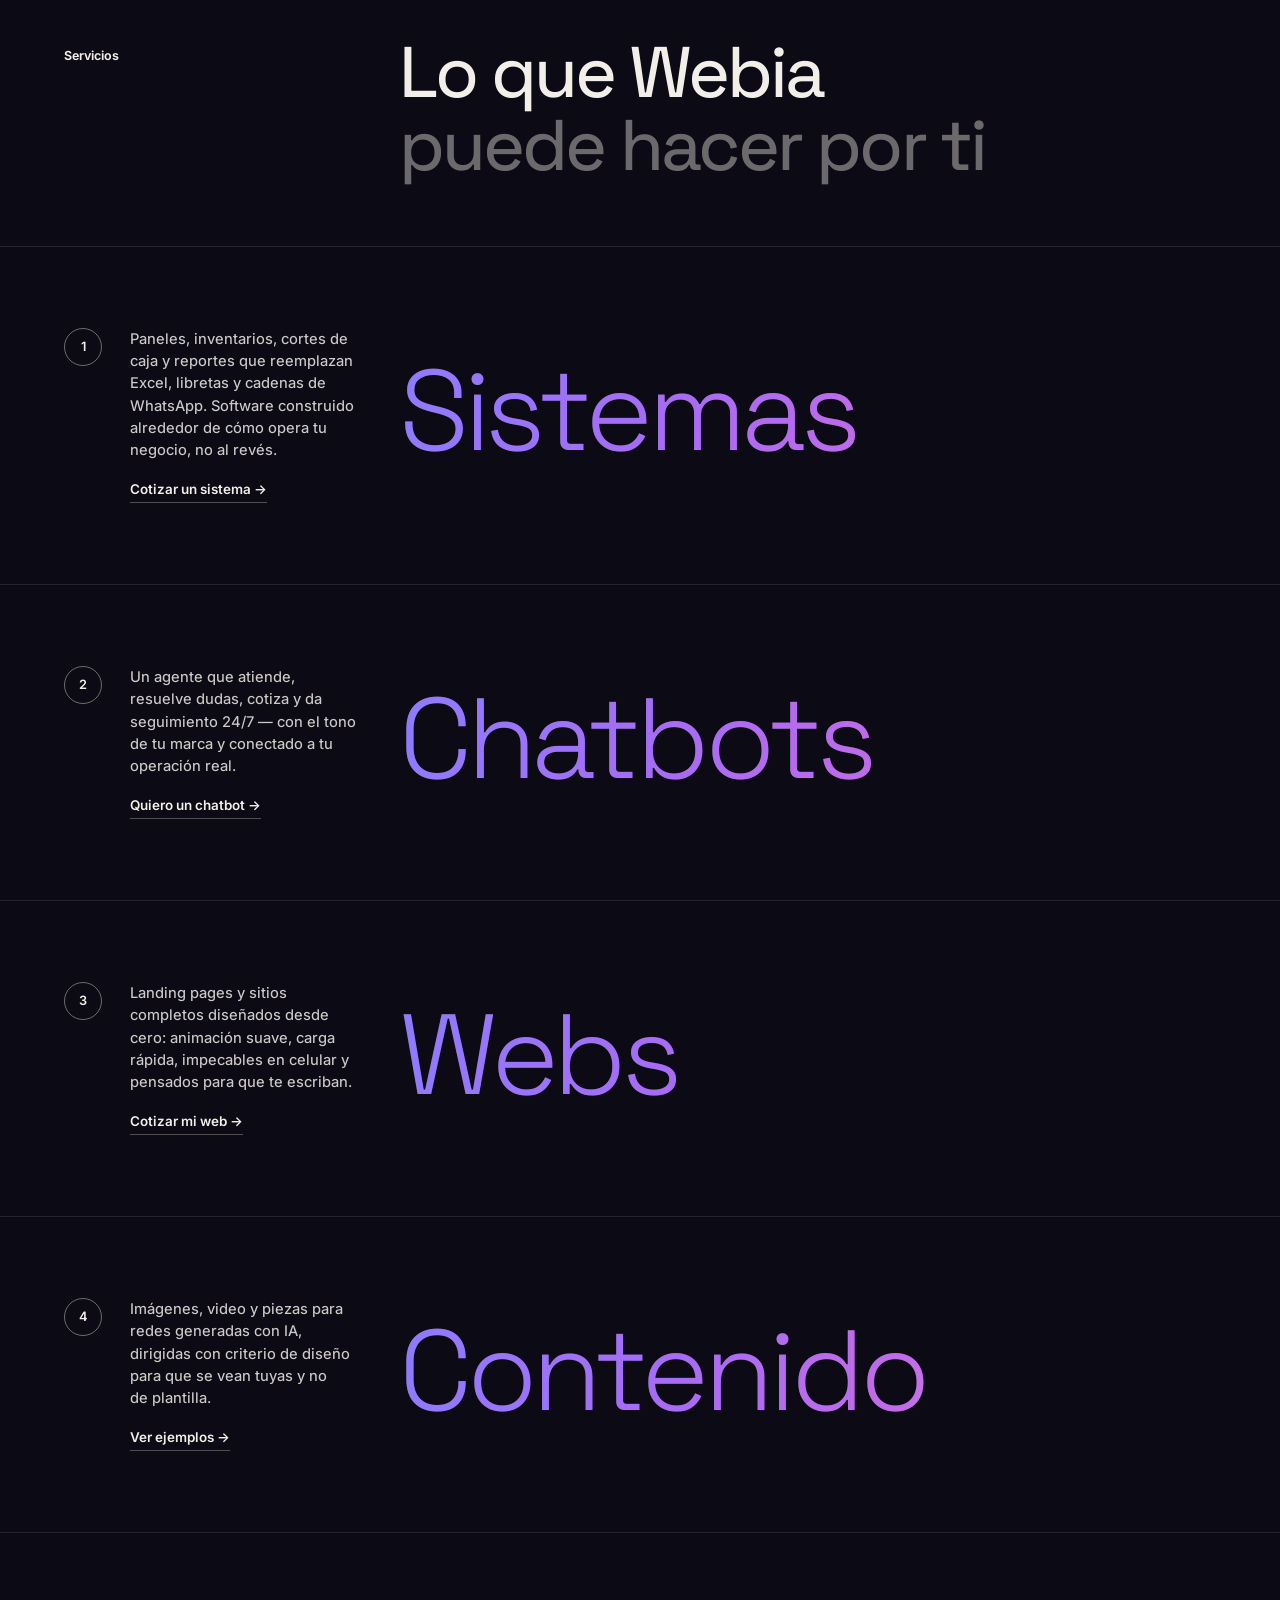
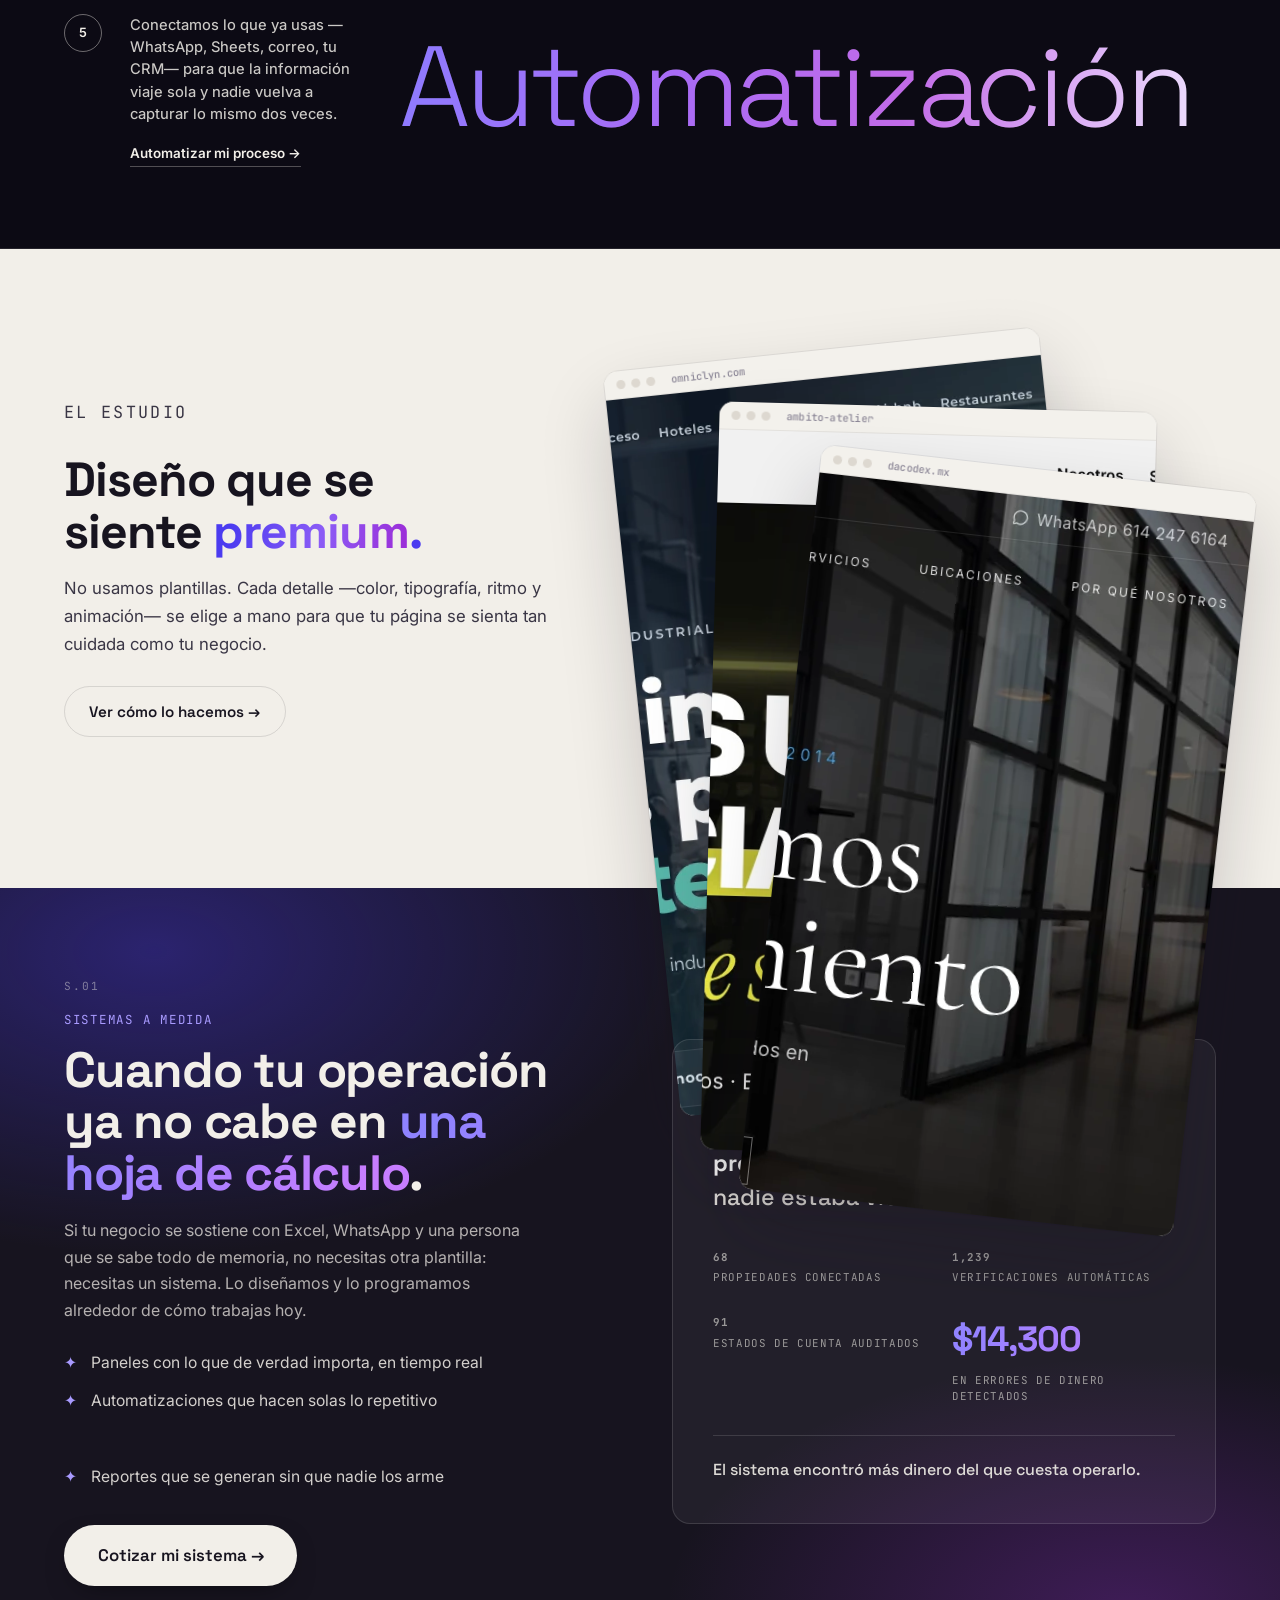
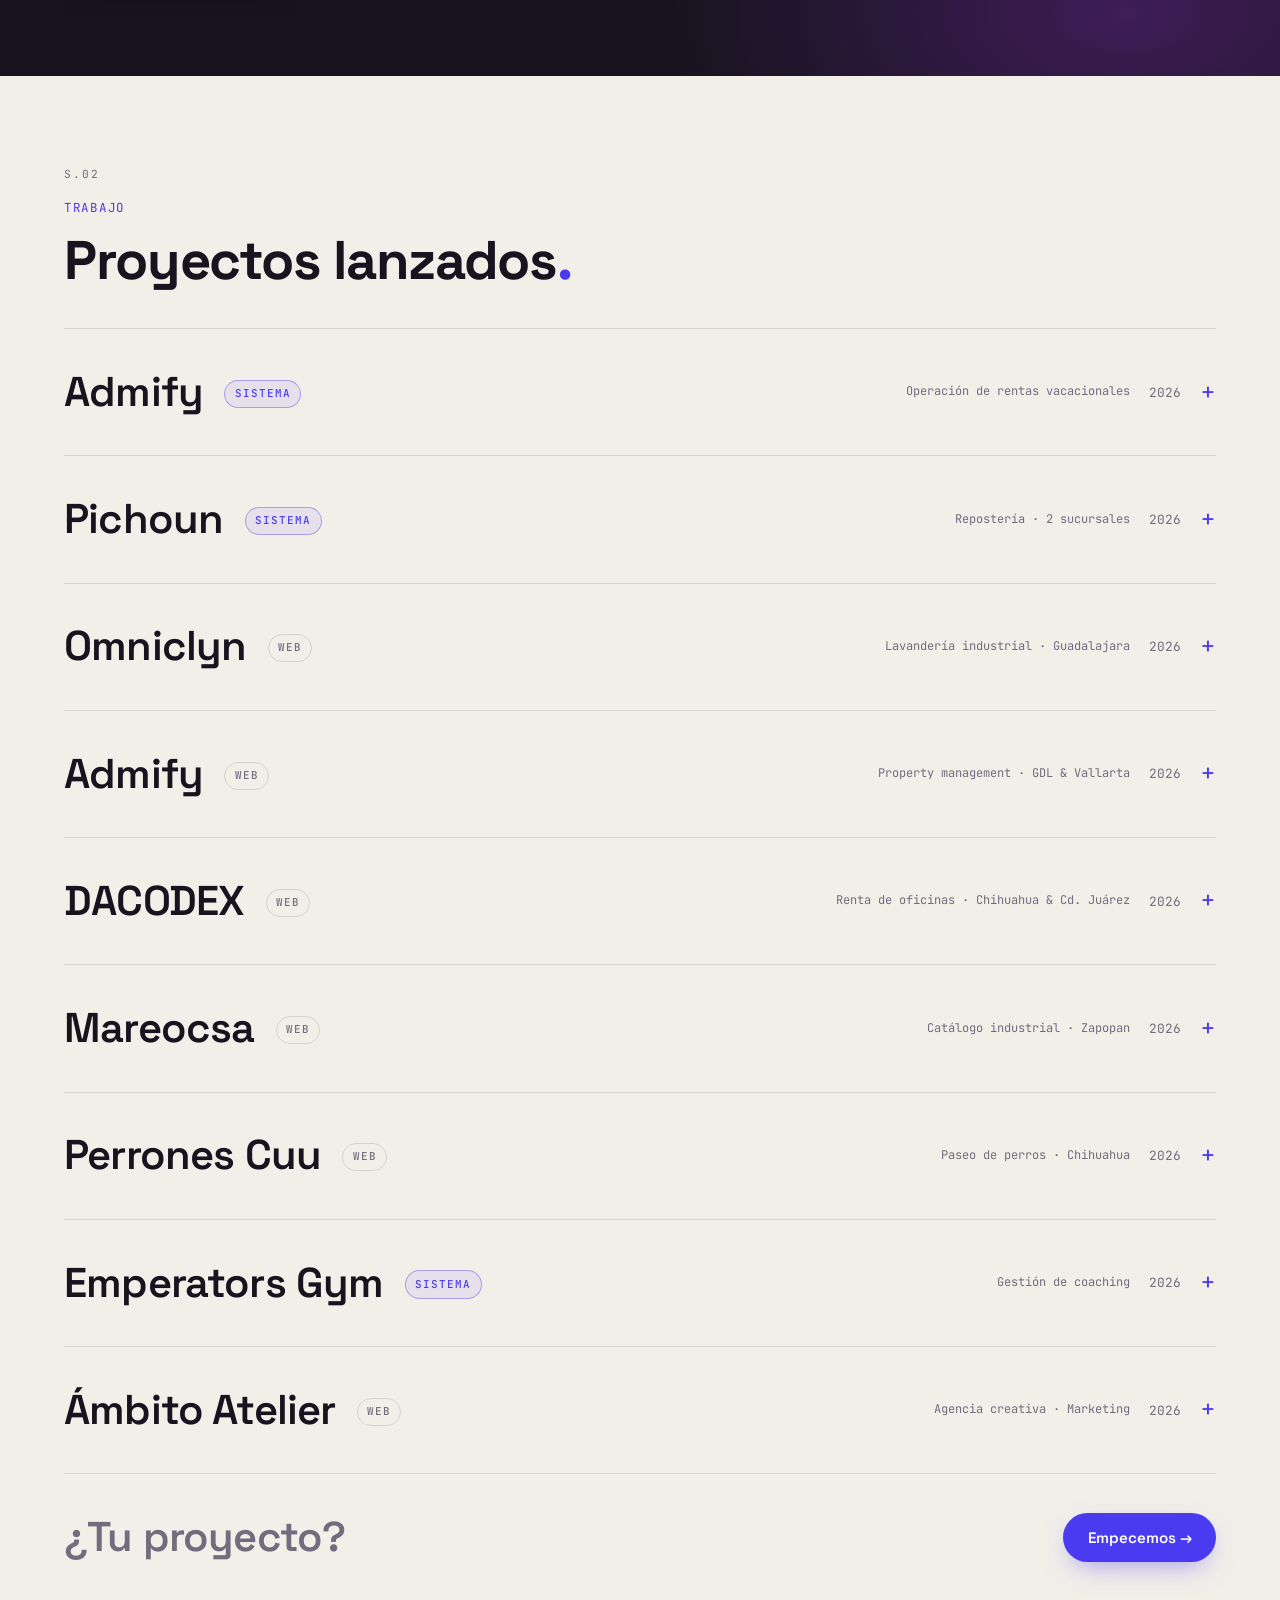
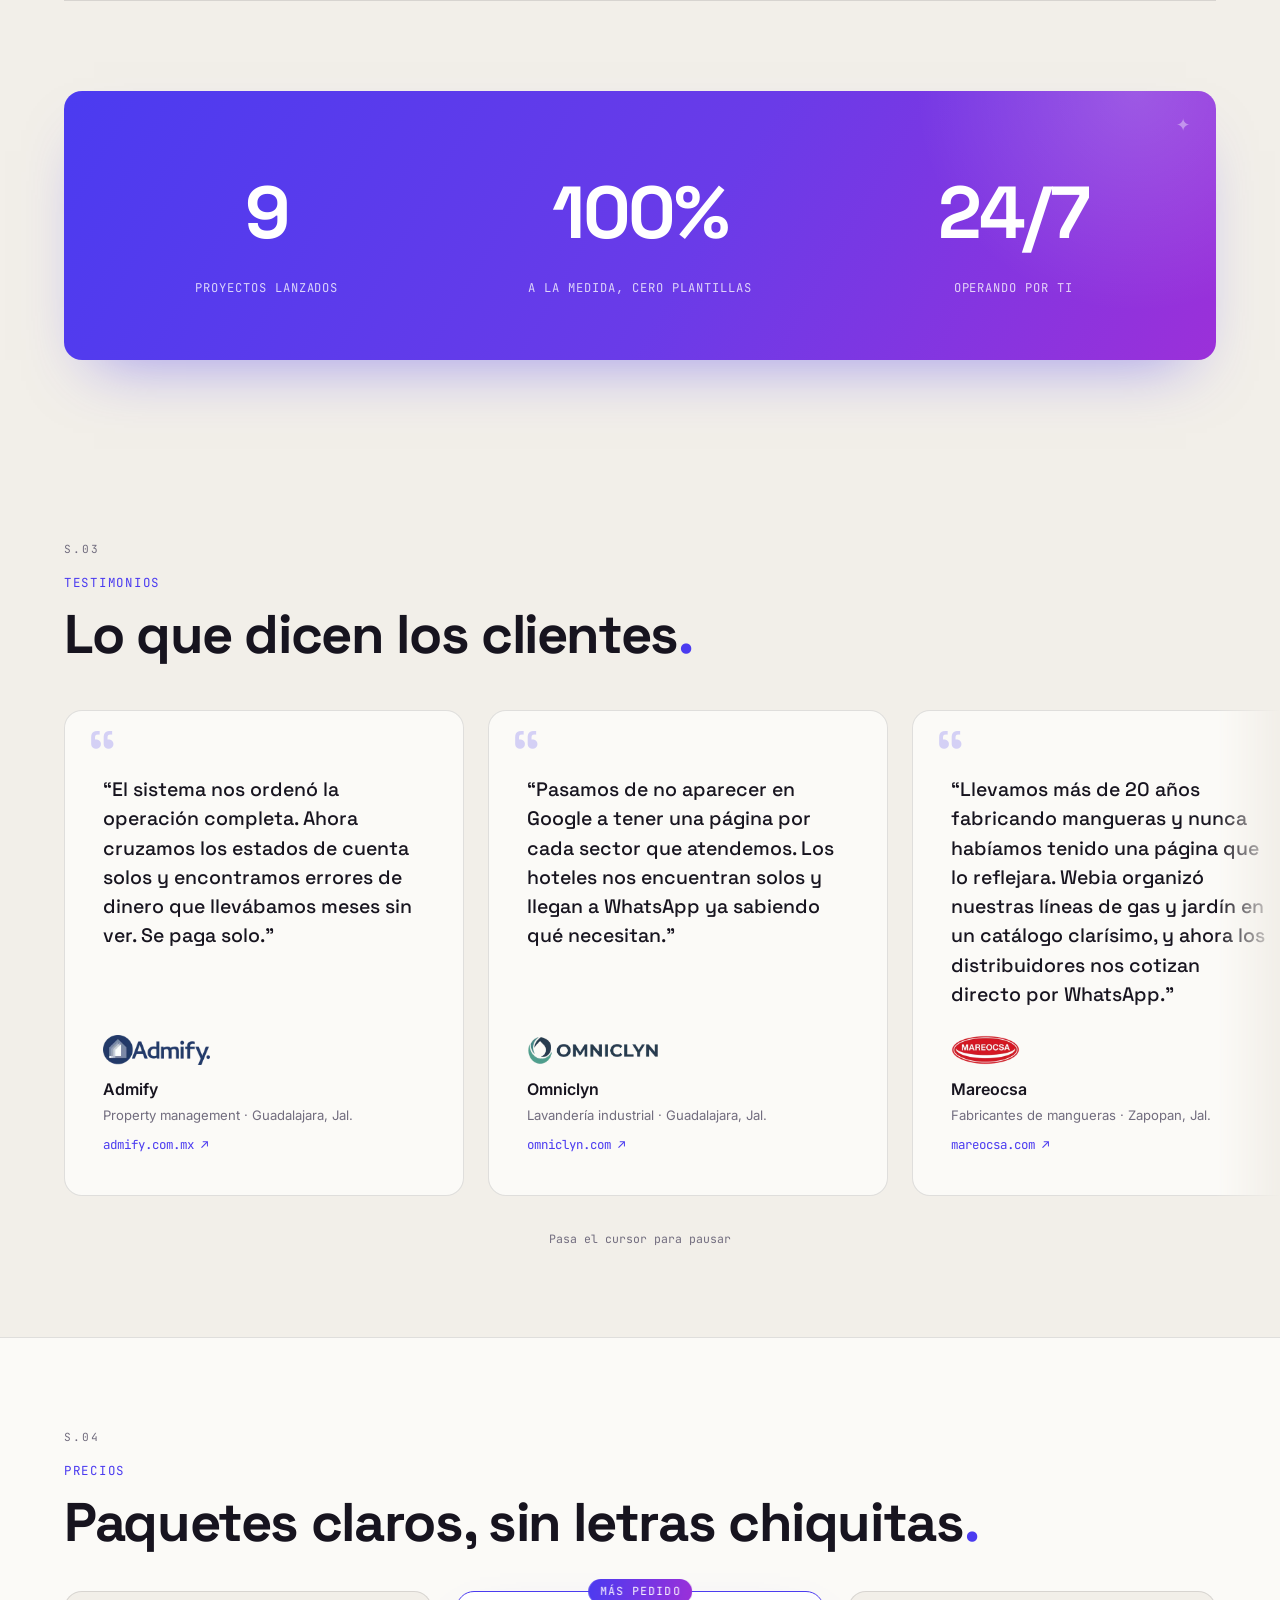
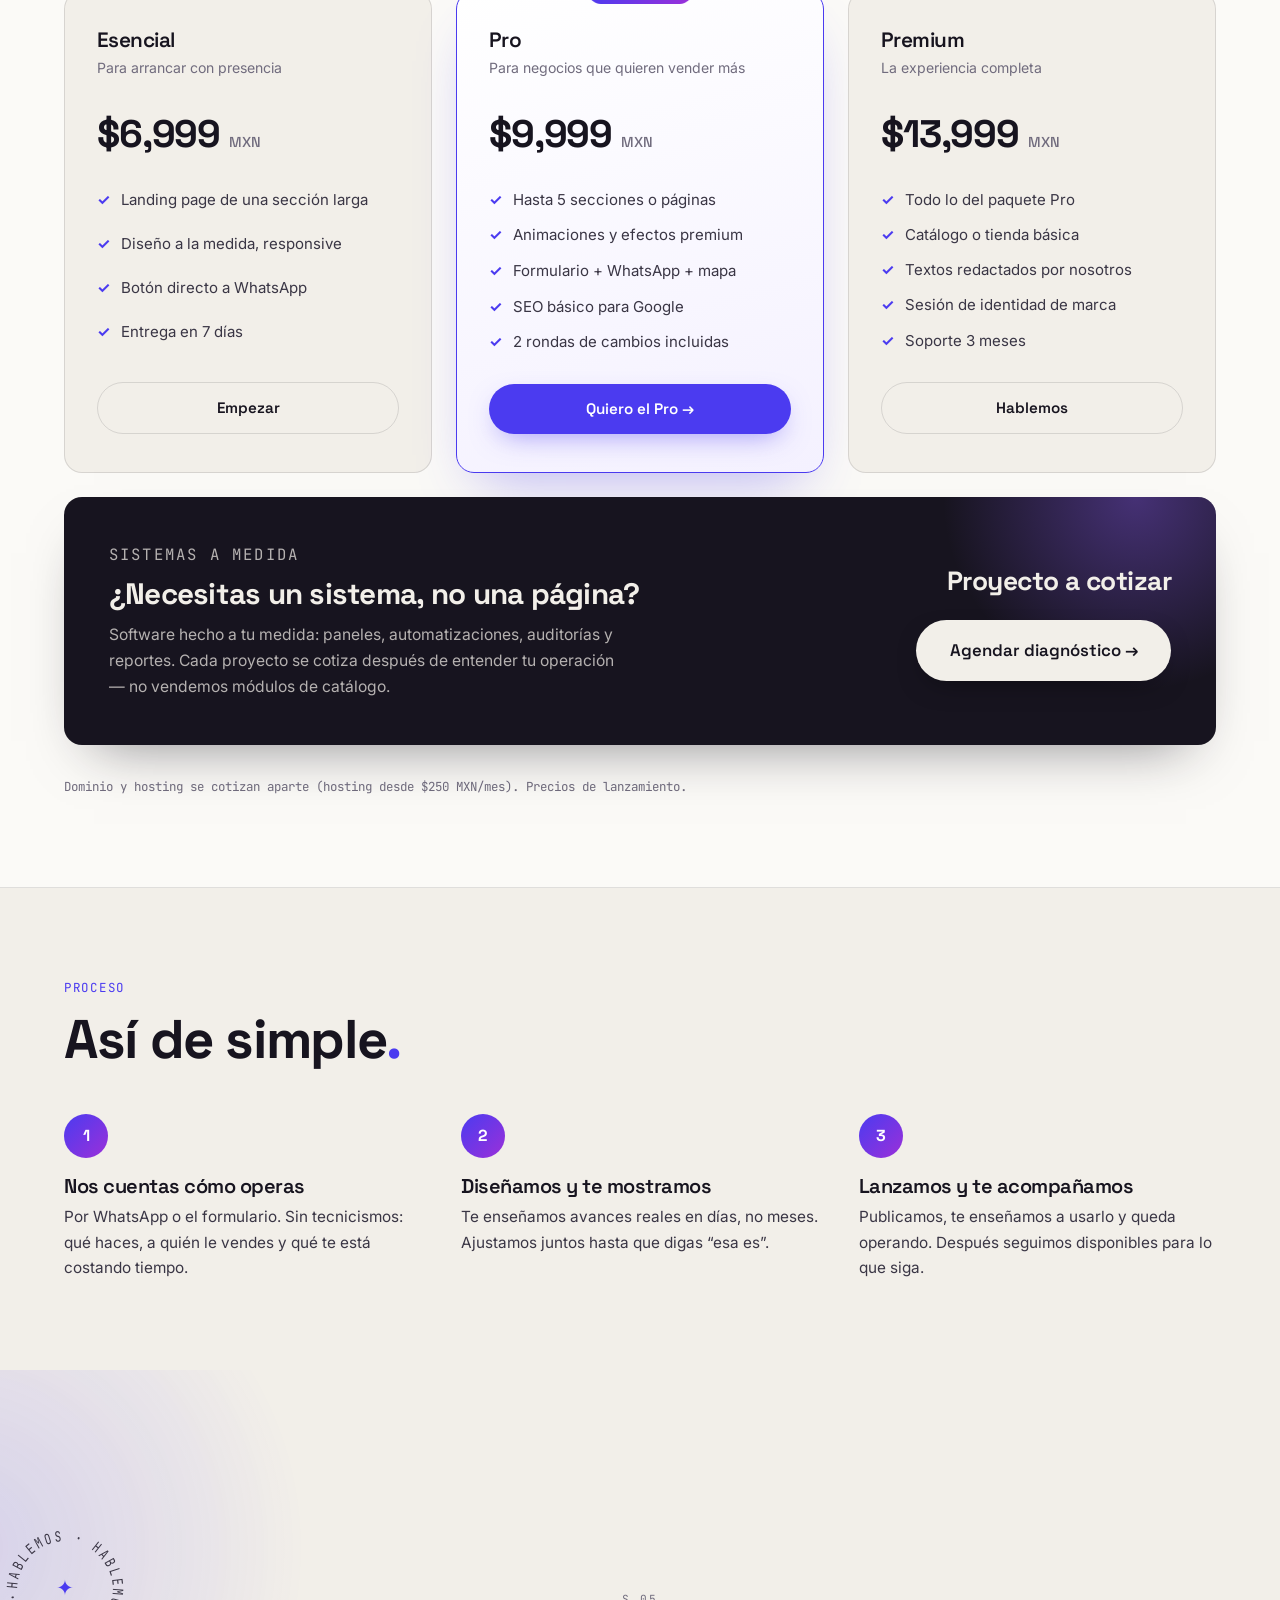
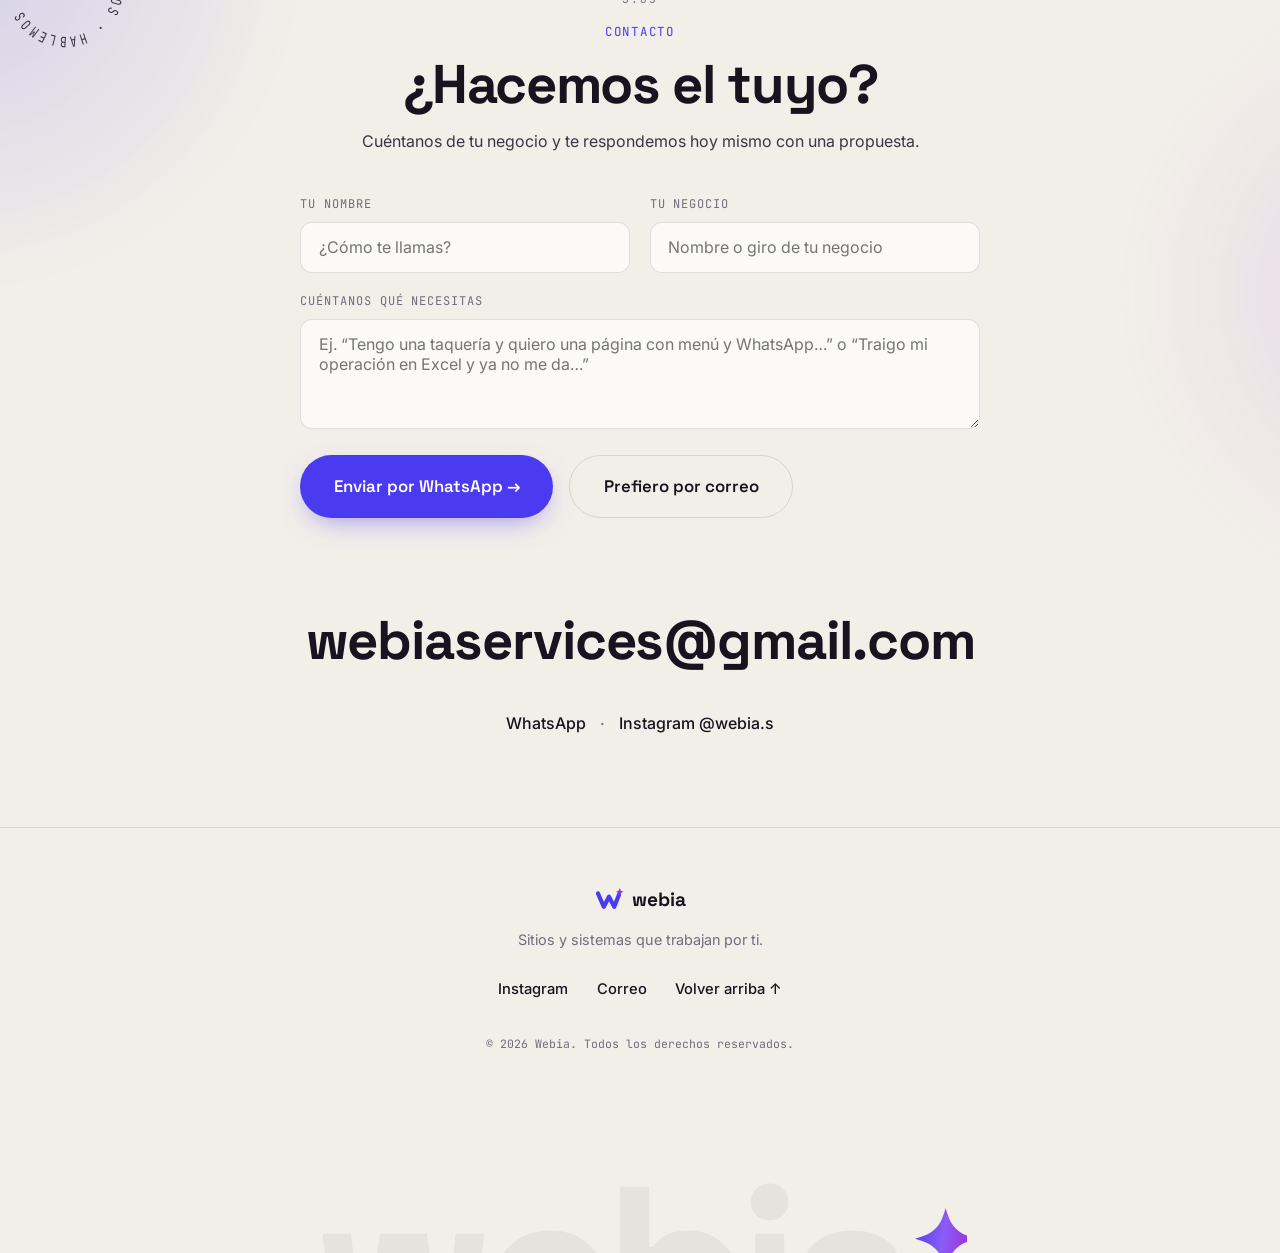
==== commit 9cc09053: "hero con dashboard en codigo, transicion sin hueco, capturas reales en proyectos, sin fotos IA en se" ====
--- a/index.html
+++ b/index.html
@@ -10,8 +10,8 @@
   <link rel="stylesheet" href="https://fonts.googleapis.com/css2?family=Space+Grotesk:wght@400;500;600;700&amp;family=Inter:wght@400;500;600&amp;family=JetBrains+Mono:wght@400;500&amp;display=swap">
   <link rel="stylesheet" href="styles.css?v=20260930a">
 
-  <link rel="stylesheet" href="find.css?v=20261001f">
-  <link rel="preload" as="image" imagesrcset="/_vercel/image?url=https%3A%2F%2Fd8j0ntlcm91z4.cloudfront.net%2Fuser_3Ev7ohNzNRZ73YWSdNaBD5Jv0mU%2Fhf_20261001_165844_eaac8099-b02f-492f-9719-26e84612ee80.png&amp;w=1080&amp;q=82 1080w, /_vercel/image?url=https%3A%2F%2Fd8j0ntlcm91z4.cloudfront.net%2Fuser_3Ev7ohNzNRZ73YWSdNaBD5Jv0mU%2Fhf_20261001_165844_eaac8099-b02f-492f-9719-26e84612ee80.png&amp;w=1600&amp;q=82 1600w, /_vercel/image?url=https%3A%2F%2Fd8j0ntlcm91z4.cloudfront.net%2Fuser_3Ev7ohNzNRZ73YWSdNaBD5Jv0mU%2Fhf_20261001_165844_eaac8099-b02f-492f-9719-26e84612ee80.png&amp;w=2048&amp;q=82 2048w, /_vercel/image?url=https%3A%2F%2Fd8j0ntlcm91z4.cloudfront.net%2Fuser_3Ev7ohNzNRZ73YWSdNaBD5Jv0mU%2Fhf_20261001_165844_eaac8099-b02f-492f-9719-26e84612ee80.png&amp;w=2880&amp;q=82 2880w" imagesizes="100vw" fetchpriority="high"></head>
+  <link rel="stylesheet" href="find.css?v=20261001h">
+  </head>
 <body>
   <a class="skip-link" href="#main">Saltar al contenido</a>
   <div class="scroll-bar" data-scroll-bar="" aria-hidden="true"><i></i></div>
@@ -70,7 +70,70 @@
     
 <section class="hero-v2" id="top">
   <div class="hv-pin">
-    <div class="hv-stage"><div class="hv-visual" data-hv-visual="" aria-hidden="true"><img src="/_vercel/image?url=https%3A%2F%2Fd8j0ntlcm91z4.cloudfront.net%2Fuser_3Ev7ohNzNRZ73YWSdNaBD5Jv0mU%2Fhf_20261001_165844_eaac8099-b02f-492f-9719-26e84612ee80.png&amp;w=2048&amp;q=82" srcset="/_vercel/image?url=https%3A%2F%2Fd8j0ntlcm91z4.cloudfront.net%2Fuser_3Ev7ohNzNRZ73YWSdNaBD5Jv0mU%2Fhf_20261001_165844_eaac8099-b02f-492f-9719-26e84612ee80.png&amp;w=1080&amp;q=82 1080w, /_vercel/image?url=https%3A%2F%2Fd8j0ntlcm91z4.cloudfront.net%2Fuser_3Ev7ohNzNRZ73YWSdNaBD5Jv0mU%2Fhf_20261001_165844_eaac8099-b02f-492f-9719-26e84612ee80.png&amp;w=1600&amp;q=82 1600w, /_vercel/image?url=https%3A%2F%2Fd8j0ntlcm91z4.cloudfront.net%2Fuser_3Ev7ohNzNRZ73YWSdNaBD5Jv0mU%2Fhf_20261001_165844_eaac8099-b02f-492f-9719-26e84612ee80.png&amp;w=2048&amp;q=82 2048w, /_vercel/image?url=https%3A%2F%2Fd8j0ntlcm91z4.cloudfront.net%2Fuser_3Ev7ohNzNRZ73YWSdNaBD5Jv0mU%2Fhf_20261001_165844_eaac8099-b02f-492f-9719-26e84612ee80.png&amp;w=2880&amp;q=82 2880w" sizes="100vw" alt="" fetchpriority="high" decoding="async"></div><div class="hv-copy" data-hv-copy="">
+    <div class="hv-stage"><div class="hv-visual" data-hv-visual="" aria-hidden="true"><div class="ui-scene" data-ui="">
+  <div class="ui-win" data-ui-win="">
+    <div class="ui-top"><i></i><i></i><i></i><span class="ui-url"><svg viewBox="0 0 24 24"><rect x="5" y="10" width="14" height="10" rx="2"></rect><path d="M8 10V7a4 4 0 0 1 8 0v3"></path></svg>app.webia.mx/panel</span></div>
+    <div class="ui-body">
+      <aside class="ui-side">
+        <div class="ui-brand"><svg viewBox="0 0 120 100"><path d="M16 26 L39 79 L60 39 L81 79 L100 31" fill="none" stroke="#4B3BF0" stroke-width="17" stroke-linecap="round" stroke-linejoin="round"></path><path d="M103 4 L107.5 14.5 L118 19 L107.5 23.5 L103 34 L98.5 23.5 L88 19 L98.5 14.5 Z" fill="#9B30D9"></path></svg><b>Tu negocio</b></div>
+        <nav class="ui-nav">
+          <span class="on"><svg viewBox="0 0 24 24"><path d="M4 11l8-7 8 7v9a1 1 0 0 1-1 1h-4v-6h-6v6H5a1 1 0 0 1-1-1z"></path></svg>Inicio</span>
+          <span><svg viewBox="0 0 24 24"><path d="M6 3h12v18l-3-2-3 2-3-2-3 2z"></path><path d="M9 8h6M9 12h6"></path></svg>Pedidos<em>12</em></span>
+          <span><svg viewBox="0 0 24 24"><path d="M12 3l9 5-9 5-9-5z"></path><path d="M3 13l9 5 9-5"></path></svg>Producción</span>
+          <span><svg viewBox="0 0 24 24"><path d="M3 7l9-4 9 4v10l-9 4-9-4z"></path><path d="M3 7l9 4 9-4M12 11v10"></path></svg>Inventario</span>
+          <span><svg viewBox="0 0 24 24"><circle cx="9" cy="8" r="3.5"></circle><path d="M2.5 20c.8-3.6 3.4-5.5 6.5-5.5s5.7 1.9 6.5 5.5M16 4.5a3.5 3.5 0 0 1 0 7M18 14.8c2 .7 3.2 2.4 3.6 5.2"></path></svg>Clientes</span>
+          <span><svg viewBox="0 0 24 24"><path d="M4 20V10M10 20V4M16 20v-7M22 20H2"></path></svg>Reportes</span>
+          <span><svg viewBox="0 0 24 24"><path d="M12 3l1.8 5.2L19 10l-5.2 1.8L12 17l-1.8-5.2L5 10l5.2-1.8z"></path></svg>Automatizaciones<i class="ui-ia">IA</i></span>
+        </nav>
+        <div class="ui-user"><span>AR</span><div><b>Ana Ruiz</b><small>Dirección</small></div></div>
+      </aside>
+      <main class="ui-main">
+        <header class="ui-head"><div><b>Resumen de hoy</b><small>2 sucursales · actualizado hace 1 min</small></div><span class="ui-live"><i></i>En vivo</span></header>
+        <div class="ui-kpis">
+          <div class="ui-kpi"><small>Ventas de hoy</small><b data-ui-count="48320" data-ui-pre="$">$48,320</b><em class="up">▲ 12%</em></div>
+          <div class="ui-kpi"><small>Pedidos</small><b data-ui-count="126">126</b><em class="up">▲ 8 vs ayer</em></div>
+          <div class="ui-kpi"><small>Horas ahorradas</small><b data-ui-count="6.5" data-ui-dec="1">6.5</b><em>esta semana</em></div>
+          <div class="ui-kpi"><small>Errores detectados</small><b data-ui-count="3">3</b><em class="warn">revisar</em></div>
+        </div>
+        <div class="ui-grid">
+          <div class="ui-card ui-chart">
+            <div class="ui-card-h"><b>Ventas</b><small>Últimos 30 días</small><span class="ui-seg"><i class="on">30d</i><i>90d</i><i>Año</i></span></div>
+            <div class="ui-plot">
+              <svg viewBox="0 0 616 200" preserveAspectRatio="none">
+                <defs><linearGradient id="uiArea" x1="0" y1="0" x2="0" y2="1"><stop offset="0" stop-color="#6D5BFF" stop-opacity=".28"></stop><stop offset="1" stop-color="#6D5BFF" stop-opacity="0"></stop></linearGradient><linearGradient id="uiLine" x1="0" y1="0" x2="1" y2="0"><stop offset="0" stop-color="#4B3BF0"></stop><stop offset="1" stop-color="#9B30D9"></stop></linearGradient></defs>
+                <g class="ui-gridlines"><path d="M0 50H616M0 100H616M0 150H616"></path></g>
+                <path class="ui-area" d="M0.0,162.1 C4.3,163.1 17.4,167.5 26.1,168.0 C34.8,168.4 43.5,169.4 52.2,164.8 C60.9,160.2 69.6,145.8 78.3,140.6 C87.0,135.3 95.7,134.6 104.3,133.4 C113.0,132.1 121.7,133.1 130.4,133.0 C139.1,132.8 147.8,133.3 156.5,132.7 C165.2,132.0 173.9,132.8 182.6,128.9 C191.3,125.0 200.0,112.9 208.7,109.3 C217.4,105.7 226.1,106.9 234.8,107.3 C243.5,107.7 252.2,109.4 260.9,111.6 C269.6,113.7 278.3,119.1 287.0,120.1 C295.7,121.1 304.3,120.1 313.0,117.5 C321.7,115.0 330.4,110.0 339.1,104.7 C347.8,99.4 356.5,88.8 365.2,85.8 C373.9,82.9 382.6,85.9 391.3,86.9 C400.0,88.0 408.7,92.5 417.4,92.1 C426.1,91.6 434.8,89.5 443.5,84.5 C452.2,79.6 460.9,68.0 469.6,62.4 C478.3,56.8 487.0,51.0 495.7,50.9 C504.3,50.9 513.0,60.6 521.7,62.3 C530.4,64.1 539.1,60.9 547.8,61.5 C556.5,62.0 565.2,70.3 573.9,65.7 C582.6,61.1 595.7,39.3 600.0,34.0 L600,200 L0,200 Z" fill="url(#uiArea)"></path>
+                <path class="ui-line" pathLength="1" d="M0.0,162.1 C4.3,163.1 17.4,167.5 26.1,168.0 C34.8,168.4 43.5,169.4 52.2,164.8 C60.9,160.2 69.6,145.8 78.3,140.6 C87.0,135.3 95.7,134.6 104.3,133.4 C113.0,132.1 121.7,133.1 130.4,133.0 C139.1,132.8 147.8,133.3 156.5,132.7 C165.2,132.0 173.9,132.8 182.6,128.9 C191.3,125.0 200.0,112.9 208.7,109.3 C217.4,105.7 226.1,106.9 234.8,107.3 C243.5,107.7 252.2,109.4 260.9,111.6 C269.6,113.7 278.3,119.1 287.0,120.1 C295.7,121.1 304.3,120.1 313.0,117.5 C321.7,115.0 330.4,110.0 339.1,104.7 C347.8,99.4 356.5,88.8 365.2,85.8 C373.9,82.9 382.6,85.9 391.3,86.9 C400.0,88.0 408.7,92.5 417.4,92.1 C426.1,91.6 434.8,89.5 443.5,84.5 C452.2,79.6 460.9,68.0 469.6,62.4 C478.3,56.8 487.0,51.0 495.7,50.9 C504.3,50.9 513.0,60.6 521.7,62.3 C530.4,64.1 539.1,60.9 547.8,61.5 C556.5,62.0 565.2,70.3 573.9,65.7 C582.6,61.1 595.7,39.3 600.0,34.0" fill="none" stroke="url(#uiLine)" stroke-width="3" stroke-linecap="round" vector-effect="non-scaling-stroke"></path>
+              </svg>
+              <span class="ui-dot"></span><span class="ui-tip"><small>Hoy</small><b>$52,140</b></span>
+            </div>
+          </div>
+          <div class="ui-card ui-autos">
+            <div class="ui-card-h"><b>Automatizaciones activas</b><small>4 corriendo</small></div>
+            <div class="ui-auto"><span class="ui-ic g"><svg viewBox="0 0 24 24"><path d="M4 18l1.3-3.8A8 8 0 1 1 9 18.6z"></path></svg></span><div><b>Recordatorios por WhatsApp</b><small>214 enviados hoy</small></div><i class="ui-sw"></i></div>
+            <div class="ui-auto"><span class="ui-ic a"><svg viewBox="0 0 24 24"><circle cx="12" cy="12" r="8"></circle><path d="M12 7v10M9.5 9.5c0-1.2 1-2 2.5-2s2.5.8 2.5 2-1 1.7-2.5 2-2.5.8-2.5 2 1 2 2.5 2 2.5-.8 2.5-2"></path></svg></span><div><b>Conciliación de pagos</b><small>3 diferencias encontradas</small></div><i class="ui-sw"></i></div>
+            <div class="ui-auto"><span class="ui-ic v"><svg viewBox="0 0 24 24"><path d="M7 3h7l5 5v13H7z"></path><path d="M14 3v5h5M10 13h6M10 17h6"></path></svg></span><div><b>Reporte diario a dirección</b><small>Se envía a las 8:00</small></div><i class="ui-sw"></i></div>
+            <div class="ui-auto"><span class="ui-ic i"><svg viewBox="0 0 24 24"><path d="M12 3l1.8 5.2L19 10l-5.2 1.8L12 17l-1.8-5.2L5 10l5.2-1.8z"></path></svg></span><div><b>Cotizaciones con IA</b><small>38 respondidas hoy</small></div><i class="ui-sw"></i></div>
+          </div>
+        </div>
+      </main>
+    </div>
+  </div>
+  <div class="ui-phone" data-ui-phone="">
+    <div class="ui-ph-screen">
+      <div class="ui-ph-bar"><b>9:41</b><i class="ui-ph-island"></i><span><i></i><i></i><i></i></span></div>
+      <div class="ui-ph-head"><span class="ui-ph-av"><svg viewBox="0 0 120 100"><path d="M16 26 L39 79 L60 39 L81 79 L100 31" fill="none" stroke="#fff" stroke-width="17" stroke-linecap="round" stroke-linejoin="round"></path></svg></span><div><b>Asistente Webia</b><small><i></i>en línea · responde al instante</small></div></div>
+      <div class="ui-chat" data-ui-chat="">
+        <p class="ui-msg in">Hola, ¿tienen lugar mañana a las 10?</p>
+        <p class="ui-msg out">¡Claro! Mañana a las 10:00 hay espacio con Ana. ¿Te lo aparto?</p>
+        <p class="ui-msg in">Sí, porfa</p>
+        <p class="ui-msg out">Listo ✓ Ya quedó. Te mandé la confirmación y te recuerdo mañana a las 9.</p>
+        <p class="ui-typing"><i></i><i></i><i></i></p>
+      </div>
+      <div class="ui-ph-input"><span>Escribe un mensaje…</span><i></i></div>
+    </div>
+  </div>
+</div></div><div class="hv-copy" data-hv-copy="">
         <p class="hv-eyebrow" data-hv-up="">Estudio de IA y automatización · México</p>
         <h1 class="hv-title"><span class="w">Automatizamos</span> <span class="w">lo</span> <span class="w">que</span> <span class="w">hoy</span> <span class="w">te</span> <span class="w gr">roba</span> <span class="w gr">el</span> <span class="w gr">día</span><span class="w">.</span></h1>
         <p class="hv-sub" data-hv-up=""><b>Sistemas, chatbots y webs con IA.</b> <span>Construidos alrededor de cómo opera tu negocio — no al revés.</span></p>
@@ -78,7 +141,7 @@
           <a class="hv-pill" href="#contacto" data-snd="click">Quiero automatizar <span class="ar">→</span></a>
           <a class="hv-ghost" href="#trabajo" data-snd="tick">Ver trabajo</a>
         </div>
-      </div><div class="hv-under" data-hv-under="" aria-hidden="true"></div><div class="hv-curtain" data-hv-curtain="" aria-hidden="true"><div class="hv-brand"><div class="hv-fill" data-hv-fill=""><img src="/_vercel/image?url=https%3A%2F%2Fd8j0ntlcm91z4.cloudfront.net%2Fuser_3Ev7ohNzNRZ73YWSdNaBD5Jv0mU%2Fhf_20261001_170634_88fc95d1-d8f3-48ee-9c7a-ba19ce9cbd92.png&amp;w=2048&amp;q=90" srcset="/_vercel/image?url=https%3A%2F%2Fd8j0ntlcm91z4.cloudfront.net%2Fuser_3Ev7ohNzNRZ73YWSdNaBD5Jv0mU%2Fhf_20261001_170634_88fc95d1-d8f3-48ee-9c7a-ba19ce9cbd92.png&amp;w=1080&amp;q=90 1080w, /_vercel/image?url=https%3A%2F%2Fd8j0ntlcm91z4.cloudfront.net%2Fuser_3Ev7ohNzNRZ73YWSdNaBD5Jv0mU%2Fhf_20261001_170634_88fc95d1-d8f3-48ee-9c7a-ba19ce9cbd92.png&amp;w=1600&amp;q=90 1600w, /_vercel/image?url=https%3A%2F%2Fd8j0ntlcm91z4.cloudfront.net%2Fuser_3Ev7ohNzNRZ73YWSdNaBD5Jv0mU%2Fhf_20261001_170634_88fc95d1-d8f3-48ee-9c7a-ba19ce9cbd92.png&amp;w=2048&amp;q=90 2048w, /_vercel/image?url=https%3A%2F%2Fd8j0ntlcm91z4.cloudfront.net%2Fuser_3Ev7ohNzNRZ73YWSdNaBD5Jv0mU%2Fhf_20261001_170634_88fc95d1-d8f3-48ee-9c7a-ba19ce9cbd92.png&amp;w=2880&amp;q=90 2880w" sizes="118vw" alt="" decoding="async" fetchpriority="low"></div><div class="hv-knock"><div class="hv-anchor"><div class="hv-word"><span class="hv-l"><span>w</span></span><span class="hv-l"><span>e</span></span><span class="hv-l"><span>b</span></span><span class="hv-l"><span>i</span></span><span class="hv-l"><span>a</span></span></div></div><p class="hv-tag"><span>Sistemas</span><span>Chatbots</span><span>Webs</span><span>Automatización</span></p></div><div class="hv-over"><div class="hv-anchor"><div class="hv-word hv-word-ghost"><span class="hv-l"><span>w</span></span><span class="hv-l"><span>e</span></span><span class="hv-l"><span>b</span></span><span class="hv-l"><span>i</span></span><span class="hv-l"><span>a</span></span></div><svg class="hv-spark" data-hv-spark="" viewBox="0 0 30 30" aria-hidden="true"><defs><linearGradient id="hvSparkG" x1="0" y1="0" x2="1" y2="1"><stop offset="0" stop-color="#F5F3FF"></stop><stop offset=".55" stop-color="#C4B5FD"></stop><stop offset="1" stop-color="#9B30D9"></stop></linearGradient></defs><path d="M15 0 L19.5 10.5 L30 15 L19.5 19.5 L15 30 L10.5 19.5 L0 15 L10.5 10.5 Z" fill="url(#hvSparkG)"></path></svg></div><p class="hv-tag"><span>Sistemas</span><span>Chatbots</span><span>Webs</span><span>Automatización</span></p></div></div></div><div class="hv-edge" data-hv-edge-in="" aria-hidden="true"></div><div class="hv-edge" data-hv-edge-out="" aria-hidden="true"></div><p class="hv-scroll" aria-hidden="true">scroll</p></div>
+      </div><div class="hv-curtain" data-hv-curtain="" aria-hidden="true"><div class="hv-brand"><div class="hv-fill" data-hv-fill=""><img src="/_vercel/image?url=https%3A%2F%2Fd8j0ntlcm91z4.cloudfront.net%2Fuser_3Ev7ohNzNRZ73YWSdNaBD5Jv0mU%2Fhf_20261001_170634_88fc95d1-d8f3-48ee-9c7a-ba19ce9cbd92.png&amp;w=2048&amp;q=90" srcset="/_vercel/image?url=https%3A%2F%2Fd8j0ntlcm91z4.cloudfront.net%2Fuser_3Ev7ohNzNRZ73YWSdNaBD5Jv0mU%2Fhf_20261001_170634_88fc95d1-d8f3-48ee-9c7a-ba19ce9cbd92.png&amp;w=1080&amp;q=90 1080w, /_vercel/image?url=https%3A%2F%2Fd8j0ntlcm91z4.cloudfront.net%2Fuser_3Ev7ohNzNRZ73YWSdNaBD5Jv0mU%2Fhf_20261001_170634_88fc95d1-d8f3-48ee-9c7a-ba19ce9cbd92.png&amp;w=1600&amp;q=90 1600w, /_vercel/image?url=https%3A%2F%2Fd8j0ntlcm91z4.cloudfront.net%2Fuser_3Ev7ohNzNRZ73YWSdNaBD5Jv0mU%2Fhf_20261001_170634_88fc95d1-d8f3-48ee-9c7a-ba19ce9cbd92.png&amp;w=2048&amp;q=90 2048w, /_vercel/image?url=https%3A%2F%2Fd8j0ntlcm91z4.cloudfront.net%2Fuser_3Ev7ohNzNRZ73YWSdNaBD5Jv0mU%2Fhf_20261001_170634_88fc95d1-d8f3-48ee-9c7a-ba19ce9cbd92.png&amp;w=2880&amp;q=90 2880w" sizes="118vw" alt="" decoding="async" fetchpriority="low"></div><div class="hv-knock"><div class="hv-anchor"><div class="hv-word"><span class="hv-l"><span>w</span></span><span class="hv-l"><span>e</span></span><span class="hv-l"><span>b</span></span><span class="hv-l"><span>i</span></span><span class="hv-l"><span>a</span></span></div></div><p class="hv-tag"><span>Sistemas</span><span>Chatbots</span><span>Webs</span><span>Automatización</span></p></div><div class="hv-over"><div class="hv-anchor"><div class="hv-word hv-word-ghost"><span class="hv-l"><span>w</span></span><span class="hv-l"><span>e</span></span><span class="hv-l"><span>b</span></span><span class="hv-l"><span>i</span></span><span class="hv-l"><span>a</span></span></div><svg class="hv-spark" data-hv-spark="" viewBox="0 0 30 30" aria-hidden="true"><defs><linearGradient id="hvSparkG" x1="0" y1="0" x2="1" y2="1"><stop offset="0" stop-color="#F5F3FF"></stop><stop offset=".55" stop-color="#C4B5FD"></stop><stop offset="1" stop-color="#9B30D9"></stop></linearGradient></defs><path d="M15 0 L19.5 10.5 L30 15 L19.5 19.5 L15 30 L10.5 19.5 L0 15 L10.5 10.5 Z" fill="url(#hvSparkG)"></path></svg></div><p class="hv-tag"><span>Sistemas</span><span>Chatbots</span><span>Webs</span><span>Automatización</span></p></div></div></div><div class="hv-edge" data-hv-edge-in="" aria-hidden="true"></div><p class="hv-scroll" aria-hidden="true">scroll</p></div>
   </div>
 </section>
 
@@ -105,38 +168,38 @@
     <h2 class="svc-h2">Lo que Webia<br><span>puede hacer por ti</span></h2>
   </div>
   
-  <article class="svc-row" data-preview="/_vercel/image?url=https%3A%2F%2Fd8j0ntlcm91z4.cloudfront.net%2Fuser_3Ev7ohNzNRZ73YWSdNaBD5Jv0mU%2Fhf_20261001_013009_48930ab2-fbd3-48ce-8c23-1bd55093808e.png&amp;w=1080&amp;q=82">
+  <article class="svc-row">
     <div class="svc-left">
       <span class="svc-n">1</span>
-      <div class="svc-copy"><p>Paneles, inventarios, cortes de caja y reportes que reemplazan Excel, libretas y cadenas de WhatsApp. Software construido alrededor de cómo opera tu negocio, no al revés.</p><a href="#contacto" data-snd="tick">Cotizar un sistema →</a><div class="svc-shot" aria-hidden="true"><img src="/_vercel/image?url=https%3A%2F%2Fd8j0ntlcm91z4.cloudfront.net%2Fuser_3Ev7ohNzNRZ73YWSdNaBD5Jv0mU%2Fhf_20261001_013009_48930ab2-fbd3-48ce-8c23-1bd55093808e.png&amp;w=640&amp;q=82" alt="" loading="lazy" srcset="/_vercel/image?url=https%3A%2F%2Fd8j0ntlcm91z4.cloudfront.net%2Fuser_3Ev7ohNzNRZ73YWSdNaBD5Jv0mU%2Fhf_20261001_013009_48930ab2-fbd3-48ce-8c23-1bd55093808e.png&amp;w=640&amp;q=82 640w, /_vercel/image?url=https%3A%2F%2Fd8j0ntlcm91z4.cloudfront.net%2Fuser_3Ev7ohNzNRZ73YWSdNaBD5Jv0mU%2Fhf_20261001_013009_48930ab2-fbd3-48ce-8c23-1bd55093808e.png&amp;w=1080&amp;q=82 1080w" sizes="(max-width:1060px) 0px, 16vw"></div></div>
+      <div class="svc-copy"><p>Paneles, inventarios, cortes de caja y reportes que reemplazan Excel, libretas y cadenas de WhatsApp. Software construido alrededor de cómo opera tu negocio, no al revés.</p><a href="#contacto" data-snd="tick">Cotizar un sistema →</a></div>
     </div>
     <h3 class="svc-big"><span class="base">Sistemas</span><span class="fill" aria-hidden="true">Sistemas</span></h3>
   </article>
-  <article class="svc-row" data-preview="/_vercel/image?url=https%3A%2F%2Fd8j0ntlcm91z4.cloudfront.net%2Fuser_3Ev7ohNzNRZ73YWSdNaBD5Jv0mU%2Fhf_20261001_005344_d97565df-6458-43a9-aae5-421002c3a842.png&amp;w=1080&amp;q=82">
+  <article class="svc-row">
     <div class="svc-left">
       <span class="svc-n">2</span>
-      <div class="svc-copy"><p>Un agente que atiende, resuelve dudas, cotiza y da seguimiento 24/7 — con el tono de tu marca y conectado a tu operación real.</p><a href="#contacto" data-snd="tick">Quiero un chatbot →</a><div class="svc-shot" aria-hidden="true"><img src="/_vercel/image?url=https%3A%2F%2Fd8j0ntlcm91z4.cloudfront.net%2Fuser_3Ev7ohNzNRZ73YWSdNaBD5Jv0mU%2Fhf_20261001_005344_d97565df-6458-43a9-aae5-421002c3a842.png&amp;w=640&amp;q=82" alt="" loading="lazy" srcset="/_vercel/image?url=https%3A%2F%2Fd8j0ntlcm91z4.cloudfront.net%2Fuser_3Ev7ohNzNRZ73YWSdNaBD5Jv0mU%2Fhf_20261001_005344_d97565df-6458-43a9-aae5-421002c3a842.png&amp;w=640&amp;q=82 640w, /_vercel/image?url=https%3A%2F%2Fd8j0ntlcm91z4.cloudfront.net%2Fuser_3Ev7ohNzNRZ73YWSdNaBD5Jv0mU%2Fhf_20261001_005344_d97565df-6458-43a9-aae5-421002c3a842.png&amp;w=1080&amp;q=82 1080w" sizes="(max-width:1060px) 0px, 16vw"></div></div>
+      <div class="svc-copy"><p>Un agente que atiende, resuelve dudas, cotiza y da seguimiento 24/7 — con el tono de tu marca y conectado a tu operación real.</p><a href="#contacto" data-snd="tick">Quiero un chatbot →</a></div>
     </div>
     <h3 class="svc-big"><span class="base">Chatbots</span><span class="fill" aria-hidden="true">Chatbots</span></h3>
   </article>
-  <article class="svc-row" data-preview="/_vercel/image?url=%2Fshot-dacodex.jpg&amp;w=1080&amp;q=82">
+  <article class="svc-row">
     <div class="svc-left">
       <span class="svc-n">3</span>
-      <div class="svc-copy"><p>Landing pages y sitios completos diseñados desde cero: animación suave, carga rápida, impecables en celular y pensados para que te escriban.</p><a href="#contacto" data-snd="tick">Cotizar mi web →</a><div class="svc-shot" aria-hidden="true"><img src="shot-dacodex.jpg" alt="" loading="lazy"></div></div>
+      <div class="svc-copy"><p>Landing pages y sitios completos diseñados desde cero: animación suave, carga rápida, impecables en celular y pensados para que te escriban.</p><a href="#contacto" data-snd="tick">Cotizar mi web →</a></div>
     </div>
     <h3 class="svc-big"><span class="base">Webs</span><span class="fill" aria-hidden="true">Webs</span></h3>
   </article>
-  <article class="svc-row" data-preview="/_vercel/image?url=https%3A%2F%2Fd8j0ntlcm91z4.cloudfront.net%2Fuser_3Ev7ohNzNRZ73YWSdNaBD5Jv0mU%2Fhf_20261001_013009_65e76bb0-b0fe-45c3-94d5-75caab6a0b6d.png&amp;w=1080&amp;q=82">
+  <article class="svc-row">
     <div class="svc-left">
       <span class="svc-n">4</span>
-      <div class="svc-copy"><p>Imágenes, video y piezas para redes generadas con IA, dirigidas con criterio de diseño para que se vean tuyas y no de plantilla.</p><a href="#contacto" data-snd="tick">Ver ejemplos →</a><div class="svc-shot" aria-hidden="true"><img src="/_vercel/image?url=https%3A%2F%2Fd8j0ntlcm91z4.cloudfront.net%2Fuser_3Ev7ohNzNRZ73YWSdNaBD5Jv0mU%2Fhf_20261001_013009_65e76bb0-b0fe-45c3-94d5-75caab6a0b6d.png&amp;w=640&amp;q=82" alt="" loading="lazy" srcset="/_vercel/image?url=https%3A%2F%2Fd8j0ntlcm91z4.cloudfront.net%2Fuser_3Ev7ohNzNRZ73YWSdNaBD5Jv0mU%2Fhf_20261001_013009_65e76bb0-b0fe-45c3-94d5-75caab6a0b6d.png&amp;w=640&amp;q=82 640w, /_vercel/image?url=https%3A%2F%2Fd8j0ntlcm91z4.cloudfront.net%2Fuser_3Ev7ohNzNRZ73YWSdNaBD5Jv0mU%2Fhf_20261001_013009_65e76bb0-b0fe-45c3-94d5-75caab6a0b6d.png&amp;w=1080&amp;q=82 1080w" sizes="(max-width:1060px) 0px, 16vw"></div></div>
+      <div class="svc-copy"><p>Imágenes, video y piezas para redes generadas con IA, dirigidas con criterio de diseño para que se vean tuyas y no de plantilla.</p><a href="#contacto" data-snd="tick">Ver ejemplos →</a></div>
     </div>
     <h3 class="svc-big"><span class="base">Contenido</span><span class="fill" aria-hidden="true">Contenido</span></h3>
   </article>
-  <article class="svc-row" data-preview="/_vercel/image?url=https%3A%2F%2Fd8j0ntlcm91z4.cloudfront.net%2Fuser_3Ev7ohNzNRZ73YWSdNaBD5Jv0mU%2Fhf_20261001_013009_9178eadb-961c-4bff-9d41-b9330ed685ff.png&amp;w=1080&amp;q=82">
+  <article class="svc-row">
     <div class="svc-left">
       <span class="svc-n">5</span>
-      <div class="svc-copy"><p>Conectamos lo que ya usas —WhatsApp, Sheets, correo, tu CRM— para que la información viaje sola y nadie vuelva a capturar lo mismo dos veces.</p><a href="#contacto" data-snd="tick">Automatizar mi proceso →</a><div class="svc-shot" aria-hidden="true"><img src="/_vercel/image?url=https%3A%2F%2Fd8j0ntlcm91z4.cloudfront.net%2Fuser_3Ev7ohNzNRZ73YWSdNaBD5Jv0mU%2Fhf_20261001_013009_9178eadb-961c-4bff-9d41-b9330ed685ff.png&amp;w=640&amp;q=82" alt="" loading="lazy" srcset="/_vercel/image?url=https%3A%2F%2Fd8j0ntlcm91z4.cloudfront.net%2Fuser_3Ev7ohNzNRZ73YWSdNaBD5Jv0mU%2Fhf_20261001_013009_9178eadb-961c-4bff-9d41-b9330ed685ff.png&amp;w=640&amp;q=82 640w, /_vercel/image?url=https%3A%2F%2Fd8j0ntlcm91z4.cloudfront.net%2Fuser_3Ev7ohNzNRZ73YWSdNaBD5Jv0mU%2Fhf_20261001_013009_9178eadb-961c-4bff-9d41-b9330ed685ff.png&amp;w=1080&amp;q=82 1080w" sizes="(max-width:1060px) 0px, 16vw"></div></div>
+      <div class="svc-copy"><p>Conectamos lo que ya usas —WhatsApp, Sheets, correo, tu CRM— para que la información viaje sola y nadie vuelva a capturar lo mismo dos veces.</p><a href="#contacto" data-snd="tick">Automatizar mi proceso →</a></div>
     </div>
     <h3 class="svc-big"><span class="base">Automatización</span><span class="fill" aria-hidden="true">Automatización</span></h3>
   </article>
@@ -150,7 +213,7 @@
           <p class="reveal d1">No usamos plantillas. Cada detalle —color, tipografía, ritmo y animación— se elige a mano para que tu página se sienta tan cuidada como tu negocio.</p>
           <a class="btn btn-ghost reveal d2" href="#trabajo" data-magnetic="" data-snd="click"><span>Ver cómo lo hacemos →</span></a>
         </div>
-        <div class="showcase-media reveal d1 sc-stack" data-tilt-deep=""><figure class="sc-card sc-c1"><div class="sc-bar"><i></i><i></i><i></i><span>omniclyn.com</span></div><img src="/_vercel/image?url=%2Fshot-omniclyn.jpg&amp;w=1080&amp;q=82" alt="Sitio de Omniclyn hecho por Webia" loading="lazy" decoding="async"></figure><figure class="sc-card sc-c2"><div class="sc-bar"><i></i><i></i><i></i><span>ambito-atelier</span></div><img src="/_vercel/image?url=%2Fshot-ambito.jpg&amp;w=1080&amp;q=82" alt="Sitio de Ámbito Atelier hecho por Webia" loading="lazy" decoding="async"></figure><figure class="sc-card sc-c3"><div class="sc-bar"><i></i><i></i><i></i><span>dacodex.mx</span></div><img src="/_vercel/image?url=%2Fshot-dacodex.jpg&amp;w=1080&amp;q=82" alt="Sitio de DACODEX hecho por Webia" loading="lazy" decoding="async"></figure></div>
+        <div class="showcase-media reveal d1 sc-stack" data-tilt-deep=""><figure class="sc-card sc-c1"><div class="sc-bar"><i></i><i></i><i></i><span>omniclyn.com</span></div><img src="work-omniclyn.webp" alt="Sitio de Omniclyn hecho por Webia" loading="lazy" decoding="async" width="1440" height="720"></figure><figure class="sc-card sc-c2"><div class="sc-bar"><i></i><i></i><i></i><span>ambito-atelier</span></div><img src="work-ambito.webp" alt="Sitio de Ámbito Atelier hecho por Webia" loading="lazy" decoding="async" width="1440" height="720"></figure><figure class="sc-card sc-c3"><div class="sc-bar"><i></i><i></i><i></i><span>dacodex.mx</span></div><img src="work-dacodex.webp" alt="Sitio de DACODEX hecho por Webia" loading="lazy" decoding="async" width="1440" height="720"></figure></div>
       </div>
     </section>
 
@@ -203,7 +266,7 @@
       </div>
 
       <div class="work-list">
-        <article class="work-row reveal" data-work-row="" data-preview="/_vercel/image?url=https%3A%2F%2Fd8j0ntlcm91z4.cloudfront.net%2Fuser_3Ev7ohNzNRZ73YWSdNaBD5Jv0mU%2Fhf_20261001_013009_48930ab2-fbd3-48ce-8c23-1bd55093808e.png&amp;w=1080&amp;q=82">
+        <article class="work-row reveal" data-work-row="" data-preview="work-admify-sistema.webp">
           <button class="work-head" data-snd="click" aria-expanded="false">
             <span class="work-name">Admify <span class="work-type work-type-sys">Sistema</span></span>
             <span class="work-meta"><span class="work-tag">Operación de rentas vacacionales</span><span class="work-year">2026</span><span class="work-plus" aria-hidden="true">+</span></span>
@@ -216,18 +279,11 @@
               </div>
               <div class="work-mock" data-tilt-deep="" aria-hidden="true">
                 <div class="mock-bar"><i></i><i></i><i></i><span>panel · admify</span></div>
-                <div class="mock-screen mock-app">
-                  <div class="app-side"><b class="app-logo"></b><u></u><u class="on"></u><u></u><u></u><u></u></div>
-                  <div class="app-main">
-                    <div class="app-kpis"><b><s></s><em></em></b><b><s></s><em></em></b><b><s></s><em></em></b></div>
-                    <div class="app-chart"><i style="height:42%"></i><i style="height:66%"></i><i style="height:38%"></i><i style="height:82%"></i><i style="height:56%"></i><i style="height:95%"></i><i style="height:70%"></i></div>
-                    <div class="app-rows"><u></u><u class="warn"></u><u></u><u></u></div>
-                  </div>
-                </div>
-              </div>
-            </div>
-          </div>
-        </article><article class="work-row reveal d1" data-work-row="" data-preview="/_vercel/image?url=https%3A%2F%2Fd8j0ntlcm91z4.cloudfront.net%2Fuser_3Ev7ohNzNRZ73YWSdNaBD5Jv0mU%2Fhf_20261001_170153_3d4cccff-21c1-4817-9225-0605372c3dd3.png&amp;w=1080&amp;q=82">
+                <div class="mock-screen has-shot"><img class="mock-shot" src="work-admify-sistema.webp" alt="Estado de cuenta generado por el sistema de Admify (datos de ejemplo)" loading="lazy" decoding="async" width="1440" height="720"></div>
+              </div>
+            </div>
+          </div>
+        </article><article class="work-row reveal d1" data-work-row="" data-preview="work-pichoun.webp">
           <button class="work-head" data-snd="click" aria-expanded="false">
             <span class="work-name">Pichoun <span class="work-type work-type-sys">Sistema</span></span>
             <span class="work-meta"><span class="work-tag">Repostería · 2 sucursales</span><span class="work-year">2026</span><span class="work-plus" aria-hidden="true">+</span></span>
@@ -240,13 +296,13 @@
               </div>
               <div class="work-mock" data-tilt-deep="" aria-hidden="true">
                 <div class="mock-bar"><i></i><i></i><i></i><span>panel · pichoun</span></div>
-                <div class="mock-screen has-shot"><img src="/_vercel/image?url=https%3A%2F%2Fd8j0ntlcm91z4.cloudfront.net%2Fuser_3Ev7ohNzNRZ73YWSdNaBD5Jv0mU%2Fhf_20261001_170153_3d4cccff-21c1-4817-9225-0605372c3dd3.png&amp;w=1080&amp;q=82" alt="Sistema de operaciones de Pichoun" loading="lazy" decoding="async" style="width:100%;height:100%;object-fit:cover;display:block"></div>
-              </div>
-            </div>
-          </div>
-        </article>
-
-        <article class="work-row reveal d1" data-work-row="" data-preview="shot-omniclyn.jpg">
+                <div class="mock-screen has-shot"><img class="mock-shot" src="work-pichoun.webp" alt="Sistema de producción de Pichoun" loading="lazy" decoding="async" width="1440" height="720"></div>
+              </div>
+            </div>
+          </div>
+        </article>
+
+        <article class="work-row reveal d1" data-work-row="" data-preview="work-omniclyn.webp">
           <button class="work-head" data-snd="click" aria-expanded="false">
             <span class="work-name">Omniclyn <span class="work-type">Web</span></span>
             <span class="work-meta"><span class="work-tag">Lavandería industrial · Guadalajara</span><span class="work-year">2026</span><span class="work-plus" aria-hidden="true">+</span></span>
@@ -259,20 +315,13 @@
               </div>
               <div class="work-mock" data-tilt-deep="" aria-hidden="true">
                 <div class="mock-bar"><i></i><i></i><i></i><span>omniclyn.com</span></div>
-                <div class="mock-screen mock-light">
-                  <div class="mock-nav"><b class="mk-logo mk-teal"></b><u></u><u></u><u></u><b class="mk-pill mk-teal-bg"></b></div>
-                  <div class="mock-hero-line w70 mk-dark-l"></div>
-                  <div class="mock-hero-line w45 mk-teal-soft"></div>
-                  <div class="mock-cta-row"><b class="mk-pill mk-wa"></b><b class="mk-pill mk-ghost"></b></div>
-                  <div class="mock-grid"><i class="mk-card-teal"></i><i class="mk-card-teal"></i><i class="mk-card-teal"></i></div>
-                  <img class="mock-shot" src="shot-omniclyn.jpg" alt="" loading="lazy" onerror="this.remove()">
-                </div>
-              </div>
-            </div>
-          </div>
-        </article>
-
-        <article class="work-row reveal d2" data-work-row="" data-preview="shot-admify.jpg">
+                <div class="mock-screen has-shot"><img class="mock-shot" src="work-omniclyn.webp" alt="Sitio web de Omniclyn" loading="lazy" decoding="async" width="1440" height="720"></div>
+              </div>
+            </div>
+          </div>
+        </article>
+
+        <article class="work-row reveal d2" data-work-row="" data-preview="work-admify-web.webp">
           <button class="work-head" data-snd="click" aria-expanded="false">
             <span class="work-name">Admify <span class="work-type">Web</span></span>
             <span class="work-meta"><span class="work-tag">Property management · GDL &amp; Vallarta</span><span class="work-year">2026</span><span class="work-plus" aria-hidden="true">+</span></span>
@@ -285,20 +334,13 @@
               </div>
               <div class="work-mock" data-tilt-deep="" aria-hidden="true">
                 <div class="mock-bar"><i></i><i></i><i></i><span>admify.com.mx</span></div>
-                <div class="mock-screen mock-navy">
-                  <div class="mock-nav"><b class="mk-logo mk-cream"></b><u class="mk-u-light"></u><u class="mk-u-light"></u><u class="mk-u-light"></u><b class="mk-pill mk-gold"></b></div>
-                  <div class="mock-hero-line w70 mk-light-l"></div>
-                  <div class="mock-hero-line w45 mk-gold-soft"></div>
-                  <div class="mock-cta-row"><b class="mk-pill mk-gold"></b><b class="mk-pill mk-ghost-l"></b></div>
-                  <div class="mock-grid"><i class="mk-card-blue"></i><i class="mk-card-blue"></i><i class="mk-card-blue"></i></div>
-                  <img class="mock-shot" src="shot-admify.jpg" alt="" loading="lazy" onerror="this.remove()">
-                </div>
-              </div>
-            </div>
-          </div>
-        </article>
-
-        <article class="work-row reveal" data-work-row="" data-preview="shot-dacodex.jpg">
+                <div class="mock-screen has-shot"><img class="mock-shot" src="work-admify-web.webp" alt="Sitio web de Admify" loading="lazy" decoding="async" width="1440" height="720"></div>
+              </div>
+            </div>
+          </div>
+        </article>
+
+        <article class="work-row reveal" data-work-row="" data-preview="work-dacodex.webp">
           <button class="work-head" data-snd="click" aria-expanded="false">
             <span class="work-name">DACODEX <span class="work-type">Web</span></span>
             <span class="work-meta"><span class="work-tag">Renta de oficinas · Chihuahua &amp; Cd. Juárez</span><span class="work-year">2026</span><span class="work-plus" aria-hidden="true">+</span></span>
@@ -311,20 +353,13 @@
               </div>
               <div class="work-mock" data-tilt-deep="" aria-hidden="true">
                 <div class="mock-bar"><i></i><i></i><i></i><span>dacodex.mx</span></div>
-                <div class="mock-screen mock-navy">
-                  <div class="mock-nav"><b class="mk-logo mk-cream"></b><u class="mk-u-light"></u><u class="mk-u-light"></u><u class="mk-u-light"></u><b class="mk-pill mk-red-bg"></b></div>
-                  <div class="mock-hero-line w70 mk-light-l"></div>
-                  <div class="mock-hero-line w45 mk-red-soft"></div>
-                  <div class="mock-cta-row"><b class="mk-pill mk-red-bg"></b><b class="mk-pill mk-ghost-l"></b></div>
-                  <div class="mock-grid"><i class="mk-card-blue"></i><i class="mk-card-blue"></i><i class="mk-card-blue"></i></div>
-                  <img class="mock-shot" src="shot-dacodex.jpg" alt="" loading="lazy" onerror="this.remove()">
-                </div>
-              </div>
-            </div>
-          </div>
-        </article>
-
-        <article class="work-row reveal d1" data-work-row="" data-preview="shot-mareocsa.jpg">
+                <div class="mock-screen has-shot"><img class="mock-shot" src="work-dacodex.webp" alt="Sitio web de DACODEX" loading="lazy" decoding="async" width="1440" height="720"></div>
+              </div>
+            </div>
+          </div>
+        </article>
+
+        <article class="work-row reveal d1" data-work-row="" data-preview="work-mareocsa.webp">
           <button class="work-head" data-snd="click" aria-expanded="false">
             <span class="work-name">Mareocsa <span class="work-type">Web</span></span>
             <span class="work-meta"><span class="work-tag">Catálogo industrial · Zapopan</span><span class="work-year">2026</span><span class="work-plus" aria-hidden="true">+</span></span>
@@ -337,20 +372,13 @@
               </div>
               <div class="work-mock" data-tilt-deep="" aria-hidden="true">
                 <div class="mock-bar"><i></i><i></i><i></i><span>mareocsa.com</span></div>
-                <div class="mock-screen mock-navy">
-                  <div class="mock-nav"><b class="mk-logo mk-red"></b><u class="mk-u-light"></u><u class="mk-u-light"></u><u class="mk-u-light"></u><b class="mk-pill mk-red-bg"></b></div>
-                  <div class="mock-hero-line w70 mk-light-l"></div>
-                  <div class="mock-hero-line w45 mk-red-soft"></div>
-                  <div class="mock-cta-row"><b class="mk-pill mk-red-bg"></b><b class="mk-pill mk-ghost-l"></b></div>
-                  <div class="mock-grid"><i class="mk-card-blue"></i><i class="mk-card-green"></i><i class="mk-card-blue"></i></div>
-                  <img class="mock-shot" src="shot-mareocsa.jpg" alt="" loading="lazy" onerror="this.remove()">
-                </div>
-              </div>
-            </div>
-          </div>
-        </article>
-
-        <article class="work-row reveal d2" data-work-row="" data-preview="shot-perrones.jpg">
+                <div class="mock-screen has-shot"><img class="mock-shot" src="work-mareocsa.webp" alt="Sitio web de Mareocsa" loading="lazy" decoding="async" width="1440" height="720"></div>
+              </div>
+            </div>
+          </div>
+        </article>
+
+        <article class="work-row reveal d2" data-work-row="" data-preview="work-perrones.webp">
           <button class="work-head" data-snd="click" aria-expanded="false">
             <span class="work-name">Perrones Cuu <span class="work-type">Web</span></span>
             <span class="work-meta"><span class="work-tag">Paseo de perros · Chihuahua</span><span class="work-year">2026</span><span class="work-plus" aria-hidden="true">+</span></span>
@@ -363,20 +391,13 @@
               </div>
               <div class="work-mock" data-tilt-deep="" aria-hidden="true">
                 <div class="mock-bar"><i></i><i></i><i></i><span>perronescuu.com</span></div>
-                <div class="mock-screen mock-green">
-                  <div class="mock-nav"><b class="mk-logo mk-cream"></b><u class="mk-u-light"></u><u class="mk-u-light"></u><b class="mk-pill mk-lime"></b></div>
-                  <div class="mock-hero-line w60 mk-light-l"></div>
-                  <div class="mock-hero-line w35 mk-lime-soft"></div>
-                  <div class="mock-avatars"><i>🐶</i><i>🐕</i><i>🦮</i><i>🐩</i><i>🐕‍🦺</i></div>
-                  <div class="mock-grid"><i class="mk-walker"></i><i class="mk-walker"></i><i class="mk-walker"></i></div>
-                  <img class="mock-shot" src="shot-perrones.jpg" alt="" loading="lazy" onerror="this.remove()">
-                </div>
-              </div>
-            </div>
-          </div>
-        </article>
-
-        <article class="work-row reveal d2" data-work-row="" data-preview="/_vercel/image?url=https%3A%2F%2Fd8j0ntlcm91z4.cloudfront.net%2Fuser_3Ev7ohNzNRZ73YWSdNaBD5Jv0mU%2Fhf_20261001_170153_d1571ae2-f38e-4b21-99d8-bac92583c01d.png&amp;w=1080&amp;q=82">
+                <div class="mock-screen has-shot"><img class="mock-shot" src="work-perrones.webp" alt="Sitio web de Perrones Cuu" loading="lazy" decoding="async" width="1440" height="720"></div>
+              </div>
+            </div>
+          </div>
+        </article>
+
+        <article class="work-row reveal d2" data-work-row="" data-preview="work-emperators.webp">
           <button class="work-head" data-snd="click" aria-expanded="false">
             <span class="work-name">Emperators Gym <span class="work-type work-type-sys">Sistema</span></span>
             <span class="work-meta"><span class="work-tag">Gestión de coaching</span><span class="work-year">2026</span><span class="work-plus" aria-hidden="true">+</span></span>
@@ -388,21 +409,14 @@
                 <a class="btn btn-ghost" href="#contacto" data-magnetic="" data-snd="click" data-plan="Sistema a medida"><span>Quiero algo así →</span></a>
               </div>
               <div class="work-mock" data-tilt-deep="" aria-hidden="true">
-                <div class="mock-bar"><i></i><i></i><i></i><span>panel · emperators</span></div>
-                <div class="mock-screen mock-app mock-app-alt">
-                  <div class="app-side"><b class="app-logo"></b><u class="on"></u><u></u><u></u><u></u><u></u></div>
-                  <div class="app-main">
-                    <div class="app-kpis"><b><s></s><em></em></b><b><s></s><em></em></b><b><s></s><em></em></b></div>
-                    <div class="app-chart"><i style="height:30%"></i><i style="height:48%"></i><i style="height:62%"></i><i style="height:55%"></i><i style="height:78%"></i><i style="height:88%"></i><i style="height:96%"></i></div>
-                    <div class="app-rows"><u></u><u></u><u class="ok"></u><u></u></div>
-                  </div>
-                </div>
-              </div>
-            </div>
-          </div>
-        </article>
-
-        <article class="work-row reveal d1" data-work-row="" data-preview="shot-ambito.jpg">
+                <div class="mock-bar"><i></i><i></i><i></i><span>emperators gym · plataforma</span></div>
+                <div class="mock-screen has-shot"><img class="mock-shot" src="work-emperators.webp" alt="Sitio y plataforma de Emperator’s Gym" loading="lazy" decoding="async" width="1440" height="720"></div>
+              </div>
+            </div>
+          </div>
+        </article>
+
+        <article class="work-row reveal d1" data-work-row="" data-preview="work-ambito.webp">
           <button class="work-head" data-snd="click" aria-expanded="false">
             <span class="work-name">Ámbito Atelier <span class="work-type">Web</span></span>
             <span class="work-meta"><span class="work-tag">Agencia creativa · Marketing</span><span class="work-year">2026</span><span class="work-plus" aria-hidden="true">+</span></span>
@@ -415,13 +429,7 @@
               </div>
               <div class="work-mock" data-tilt-deep="" aria-hidden="true">
                 <div class="mock-bar"><i></i><i></i><i></i><span>ambito-atelier</span></div>
-                <div class="mock-screen mock-dark">
-                  <div class="mock-nav"><b class="mk-logo mk-cream"></b><u class="mk-u-light"></u><u class="mk-u-light"></u><b class="mk-pill mk-lime"></b></div>
-                  <div class="mock-hero-line w70 mk-light-l"></div>
-                  <div class="mock-hero-line w45 mk-lime-soft"></div>
-                  <div class="mock-grid"><i class="mk-prod"></i><i class="mk-prod"></i><i class="mk-prod"></i></div>
-                  <img class="mock-shot" src="shot-ambito.jpg" alt="" loading="lazy" onerror="this.remove()">
-                </div>
+                <div class="mock-screen has-shot"><img class="mock-shot" src="work-ambito.webp" alt="Sitio web de Ámbito Atelier" loading="lazy" decoding="async" width="1440" height="720"></div>
               </div>
             </div>
           </div>
@@ -654,7 +662,7 @@
       <a href="mailto:webiaservices@gmail.com" data-snd="tick">Correo</a>
       <a href="#top" data-snd="tick">Volver arriba ↑</a>
     </div>
-    <p class="footer-copy">© 2026 Webia. Hecho con cariño (y mucho café) en México.</p>
+    <p class="footer-copy">© 2026 Webia. Todos los derechos reservados.</p>
     <div class="footer-watermark" aria-hidden="true">webia<span class="grad-text">✦</span></div>
   </footer>
 
@@ -667,5 +675,5 @@
 
 
 <script defer="" src="lenis.min.js?v=20261001c"></script>
-<script defer="" src="find.js?v=20261001f"></script>
+<script defer="" src="find.js?v=20261001h"></script>
 </body></html>
--- a/find.css
+++ b/find.css
@@ -109,21 +109,165 @@
 .js-hv.hv-in .hv-title .w,
 .js-hv.hv-in [data-hv-up]{ opacity:1; transform:none; }
 
-/* visual */
+/* visual: producto hecho en código (nítido en cualquier pantalla) */
 .hv-visual{
-  position:absolute; left:0; right:0; bottom:0; height:52%; z-index:2;
-  will-change:transform,opacity; transform-origin:50% 86%;
-}
-.hv-visual img{
-  width:100%; height:100%; display:block; object-fit:cover; object-position:center 58%;
-  transform:scale(1.035);
-  -webkit-mask-image:linear-gradient(180deg,transparent 0%,#000 18%,#000 100%);
-          mask-image:linear-gradient(180deg,transparent 0%,#000 18%,#000 100%);
+  position:absolute; left:0; right:0; bottom:0; height:50%; z-index:2;
+  will-change:transform,opacity;
+  perspective:2400px; perspective-origin:50% 0%;
 }
 @media (max-height:760px){
-  .hv-visual{ height:38%; }
+  .hv-visual{ height:42%; }
   .hv-copy{ padding-top:clamp(66px,8vh,92px); }
   .hv-title{ font-size:clamp(2.3rem,5.4vw,4.6rem); }
+}
+
+.ui-scene{
+  --u: calc(min(90vw, 1120px) / 112);
+  font-size:var(--u);
+  position:absolute; left:50%; top:2.5%; width:112em; translate:-50% 0;
+  font-family:Inter,system-ui,sans-serif; color:#17141F; text-align:left;
+  -webkit-font-smoothing:antialiased;
+}
+.ui-scene svg{ display:block; }
+.ui-win{
+  position:relative; width:112em; height:66em; border-radius:1.6em; overflow:hidden; background:#fff;
+  box-shadow:0 0 0 .1em rgba(23,20,31,.08), 0 3.4em 7em -1.6em rgba(43,29,90,.3), 0 1.2em 2.4em -1.2em rgba(23,20,31,.16);
+  transform-origin:50% 0%; transform:rotateX(14deg); will-change:transform;
+}
+.ui-top{
+  height:3.8em; display:flex; align-items:center; gap:.7em; padding:0 1.6em; position:relative;
+  background:#F7F6F3; border-bottom:.1em solid rgba(23,20,31,.07);
+}
+.ui-top > i{ width:1.1em; height:1.1em; border-radius:50%; }
+.ui-top > i:nth-child(1){ background:#FF6159; } .ui-top > i:nth-child(2){ background:#FFBD2E; } .ui-top > i:nth-child(3){ background:#28C941; }
+.ui-url{
+  position:absolute; left:50%; translate:-50% 0; display:flex; align-items:center; gap:.5em;
+  height:2.2em; padding:0 1.3em; border-radius:.7em; background:#ECE9E3; font-size:1.1em; color:#6f6a7a;
+}
+.ui-url svg{ width:1em; height:1em; fill:none; stroke:currentColor; stroke-width:2.2; }
+.ui-body{ display:grid; grid-template-columns:20em minmax(0,1fr); height:calc(100% - 3.8em); }
+
+.ui-side{
+  background:#FAF9F7; border-right:.1em solid rgba(23,20,31,.06);
+  padding:2em 1.4em; display:flex; flex-direction:column; gap:2.2em;
+}
+.ui-brand{ display:flex; align-items:center; gap:.8em; padding:0 .6em; }
+.ui-brand svg{ width:2.6em; height:auto; }
+.ui-brand b{ font-size:1.35em; font-weight:650; letter-spacing:-.01em; }
+.ui-nav{ display:flex; flex-direction:column; gap:.3em; }
+.ui-nav span{
+  display:flex; align-items:center; gap:.85em; height:2.6em; padding:0 .8em; border-radius:.75em;
+  font-size:1.2em; color:#5c5767; font-weight:500; white-space:nowrap;
+}
+.ui-nav svg{ width:1.3em; height:1.3em; flex:0 0 auto; fill:none; stroke:currentColor; stroke-width:1.8; stroke-linecap:round; stroke-linejoin:round; }
+.ui-nav span.on{ background:#EEEBFF; color:#3B2DD6; font-weight:600; }
+.ui-nav em{ margin-left:auto; font-style:normal; font-size:.78em; font-weight:700; background:#4B3BF0; color:#fff; border-radius:99em; padding:.12em .6em; }
+.ui-ia{ margin-left:auto; font-style:normal; font-size:.7em; font-weight:800; color:#9B30D9; background:#F5E9FD; border-radius:.45em; padding:.15em .45em; }
+.ui-user{ margin-top:auto; display:flex; align-items:center; gap:.9em; padding:.9em 1em; border-radius:1em; background:#fff; border:.1em solid rgba(23,20,31,.07); }
+.ui-user > span{ width:2.9em; height:2.9em; flex:0 0 auto; border-radius:50%; display:grid; place-items:center; background:linear-gradient(135deg,#4B3BF0,#9B30D9); color:#fff; font-size:1.1em; font-weight:700; }
+.ui-user b{ display:block; font-size:1.2em; font-weight:600; }
+.ui-user small{ display:block; font-size:1.05em; color:#8a8496; }
+
+.ui-main{ padding:2.4em 2.8em; display:flex; flex-direction:column; gap:2em; min-width:0; }
+.ui-head{ display:flex; align-items:center; justify-content:space-between; gap:1em; }
+.ui-head b{ display:block; font-family:"Space Grotesk",Inter,sans-serif; font-size:2.4em; font-weight:700; letter-spacing:-.03em; line-height:1.1; }
+.ui-head small{ display:block; margin-top:.35em; font-size:1.2em; color:#8a8496; }
+.ui-live{ display:inline-flex; align-items:center; gap:.55em; font-size:1.15em; font-weight:600; color:#16794A; background:#E8F7EF; border-radius:99em; padding:.5em 1em; white-space:nowrap; }
+.ui-live i{ width:.65em; height:.65em; border-radius:50%; background:#22C55E; animation:uiPulse 1.8s infinite; }
+@keyframes uiPulse{ 0%{box-shadow:0 0 0 0 rgba(34,197,94,.55)} 70%{box-shadow:0 0 0 .7em rgba(34,197,94,0)} 100%{box-shadow:0 0 0 0 rgba(34,197,94,0)} }
+
+.ui-kpis{ display:grid; grid-template-columns:repeat(4,minmax(0,1fr)); gap:1.4em; }
+.ui-kpi{ border:.1em solid rgba(23,20,31,.08); border-radius:1.2em; padding:1.4em 1.6em; display:flex; flex-direction:column; gap:.45em; }
+.ui-kpi small{ font-size:1.12em; color:#8a8496; font-weight:500; white-space:nowrap; }
+.ui-kpi b{ font-family:"Space Grotesk",Inter,sans-serif; font-size:2.7em; font-weight:700; letter-spacing:-.03em; line-height:1.05; font-variant-numeric:tabular-nums; }
+.ui-kpi em{ font-style:normal; font-size:1.02em; font-weight:600; color:#8a8496; white-space:nowrap; }
+.ui-kpi em.up{ color:#16794A; } .ui-kpi em.warn{ color:#B45309; }
+
+.ui-grid{ display:grid; grid-template-columns:minmax(0,1.55fr) minmax(0,1fr); gap:1.4em; flex:1; min-height:0; }
+.ui-card{ border:.1em solid rgba(23,20,31,.08); border-radius:1.2em; padding:1.6em; display:flex; flex-direction:column; gap:1.1em; min-width:0; }
+.ui-card-h{ display:flex; align-items:baseline; gap:.9em; }
+.ui-card-h b{ font-size:1.35em; font-weight:650; white-space:nowrap; }
+.ui-card-h small{ font-size:1.08em; color:#8a8496; white-space:nowrap; }
+.ui-seg{ margin-left:auto; display:flex; gap:.2em; background:#F4F2EE; border-radius:.8em; padding:.25em; }
+.ui-seg i{ font-style:normal; font-size:1em; padding:.3em .75em; border-radius:.6em; color:#8a8496; font-weight:600; }
+.ui-seg i.on{ background:#fff; color:#17141F; box-shadow:0 .1em .3em rgba(0,0,0,.08); }
+.ui-plot{ position:relative; flex:1; min-height:15em; }
+.ui-plot svg{ position:absolute; inset:0; width:100%; height:100%; overflow:visible; }
+.ui-gridlines path{ stroke:rgba(23,20,31,.07); stroke-width:1; vector-effect:non-scaling-stroke; fill:none; }
+.ui-dot{
+  position:absolute; left:97.4%; top:17%; width:1.3em; height:1.3em; margin:-.65em 0 0 -.65em; border-radius:50%;
+  background:#fff; border:.3em solid #9B30D9; box-shadow:0 0 0 .6em rgba(155,48,217,.14);
+}
+.ui-tip{
+  position:absolute; right:4.5%; top:calc(17% - 5.9em); background:#17141F; color:#fff; border-radius:.9em;
+  padding:.55em 1em; display:flex; flex-direction:column; line-height:1.2;
+}
+.ui-tip small{ font-size:.95em; color:#bdb7c9; }
+.ui-tip b{ font-family:"Space Grotesk",Inter,sans-serif; font-size:1.4em; }
+
+.ui-autos{ gap:.2em; }
+.ui-auto{ display:flex; align-items:center; gap:1em; padding:.85em 0; border-top:.1em solid rgba(23,20,31,.06); }
+.ui-card-h + .ui-auto{ border-top:0; }
+.ui-ic{ width:3.3em; height:3.3em; border-radius:1em; display:grid; place-items:center; flex:0 0 auto; }
+.ui-ic svg{ width:1.65em; height:1.65em; fill:none; stroke:currentColor; stroke-width:1.8; stroke-linecap:round; stroke-linejoin:round; }
+.ui-ic.g{ background:#E8F7EF; color:#16794A; } .ui-ic.a{ background:#FDF3E1; color:#B45309; }
+.ui-ic.v{ background:#EEEBFF; color:#4B3BF0; } .ui-ic.i{ background:#F5E9FD; color:#9B30D9; }
+.ui-auto div{ min-width:0; flex:1; }
+.ui-auto b{ display:block; font-size:1.18em; font-weight:600; white-space:nowrap; overflow:hidden; text-overflow:ellipsis; }
+.ui-auto small{ display:block; font-size:1.04em; color:#8a8496; white-space:nowrap; }
+.ui-sw{ width:3.4em; height:1.9em; border-radius:99em; background:#4B3BF0; position:relative; flex:0 0 auto; }
+.ui-sw::after{ content:""; position:absolute; top:.25em; right:.25em; width:1.4em; height:1.4em; border-radius:50%; background:#fff; box-shadow:0 .1em .3em rgba(0,0,0,.2); }
+
+/* teléfono con el chatbot */
+.ui-phone{
+  position:absolute; right:-3.5em; top:12em; width:27em; height:55em;
+  border-radius:4.2em; background:#0E0C14; padding:.9em;
+  box-shadow:0 0 0 .15em #2a2635, 0 4em 7em -1.5em rgba(23,20,31,.45), 0 1.6em 3em -1.4em rgba(43,29,90,.4);
+  will-change:transform;
+}
+.ui-ph-screen{ width:100%; height:100%; border-radius:3.4em; overflow:hidden; background:#F4F2FA; display:flex; flex-direction:column; }
+.ui-ph-bar{ height:4.4em; flex:0 0 auto; display:flex; align-items:center; justify-content:space-between; padding:0 2.3em; background:#fff; position:relative; }
+.ui-ph-bar b{ font-size:1.3em; font-weight:650; }
+.ui-ph-island{ position:absolute; left:50%; top:1.1em; translate:-50% 0; width:8.5em; height:2.4em; border-radius:99em; background:#0E0C14; }
+.ui-ph-bar span{ display:flex; gap:.22em; align-items:flex-end; }
+.ui-ph-bar span i{ width:.35em; border-radius:.1em; background:#17141F; }
+.ui-ph-bar span i:nth-child(1){ height:.55em; } .ui-ph-bar span i:nth-child(2){ height:.85em; } .ui-ph-bar span i:nth-child(3){ height:1.15em; }
+.ui-ph-head{ display:flex; align-items:center; gap:.9em; padding:.6em 1.6em 1.3em; background:#fff; border-bottom:.1em solid rgba(23,20,31,.06); flex:0 0 auto; }
+.ui-ph-av{ width:3.6em; height:3.6em; flex:0 0 auto; border-radius:50%; display:grid; place-items:center; background:linear-gradient(135deg,#4B3BF0,#9B30D9); }
+.ui-ph-av svg{ width:1.9em; height:auto; }
+.ui-ph-head b{ display:block; font-size:1.35em; font-weight:650; }
+.ui-ph-head small{ display:flex; align-items:center; gap:.4em; font-size:1.02em; color:#16794A; white-space:nowrap; }
+.ui-ph-head small i{ width:.55em; height:.55em; border-radius:50%; background:#22C55E; }
+.ui-chat{ flex:1; min-height:0; padding:1.5em 1.3em; display:flex; flex-direction:column; gap:.85em; overflow:hidden; }
+.ui-msg{ margin:0; max-width:82%; padding:.85em 1.15em; font-size:1.22em; line-height:1.38; border-radius:1.3em; }
+.ui-msg.in{ align-self:flex-start; background:#fff; border-bottom-left-radius:.4em; box-shadow:0 .1em .3em rgba(23,20,31,.06); }
+.ui-msg.out{ align-self:flex-end; background:linear-gradient(135deg,#5B4BFF,#8E3BE0); color:#fff; border-bottom-right-radius:.4em; }
+.ui-typing{ margin:0; align-self:flex-start; display:flex; gap:.35em; padding:1em 1.2em; background:#fff; border-radius:1.3em; border-bottom-left-radius:.4em; }
+.ui-typing i{ width:.62em; height:.62em; border-radius:50%; background:#B8B2C6; animation:uiDots 1.2s infinite; }
+.ui-typing i:nth-child(2){ animation-delay:.15s; } .ui-typing i:nth-child(3){ animation-delay:.3s; }
+@keyframes uiDots{ 0%,60%,100%{ transform:translateY(0); opacity:.5; } 30%{ transform:translateY(-.35em); opacity:1; } }
+.ui-ph-input{ margin:0 1.2em 1.5em; height:3.8em; flex:0 0 auto; border-radius:99em; background:#fff; display:flex; align-items:center; justify-content:space-between; padding:0 .5em 0 1.4em; box-shadow:0 .1em .3em rgba(23,20,31,.06); }
+.ui-ph-input span{ font-size:1.12em; color:#a19bb0; }
+.ui-ph-input i{ width:2.8em; height:2.8em; border-radius:50%; background:linear-gradient(135deg,#4B3BF0,#9B30D9); }
+
+/* animación (solo si JS está vivo: sin JS todo se ve completo) */
+.ui-js .ui-msg, .ui-js .ui-typing{ opacity:0; transform:translateY(.8em) scale(.96); transition:opacity .45s ease, transform .6s cubic-bezier(.22,1,.36,1); }
+.ui-js .ui-msg.show, .ui-js .ui-typing.show{ opacity:1; transform:none; }
+.ui-js .ui-line{ stroke-dasharray:1; stroke-dashoffset:1; }
+.ui-js .ui-area, .ui-js .ui-dot, .ui-js .ui-tip{ opacity:0; }
+.ui-js.ui-on .ui-line{ animation:uiDraw 2.2s cubic-bezier(.65,0,.35,1) .2s forwards; }
+.ui-js.ui-on .ui-area{ animation:uiFade 1.1s ease 1.3s forwards; }
+.ui-js.ui-on .ui-dot{ animation:uiFade .4s ease 2.2s forwards; }
+.ui-js.ui-on .ui-tip{ animation:uiTip .6s cubic-bezier(.22,1,.36,1) 2.3s forwards; }
+@keyframes uiDraw{ to{ stroke-dashoffset:0; } }
+@keyframes uiFade{ to{ opacity:1; } }
+@keyframes uiTip{ from{ opacity:0; transform:translateY(.6em); } to{ opacity:1; transform:none; } }
+
+/* celular: ventana grande detrás, teléfono legible al frente */
+@media (max-width:760px){
+  .hv-visual{ height:46%; }
+  .ui-scene{ --u: calc(158vw / 112); left:5vw; translate:none; top:3%; }
+  .ui-phone{ font-size:calc(50vw / 27); left:42vw; right:auto; top:5vw; }
 }
 
 .hv-scroll{
@@ -139,17 +283,11 @@
 @keyframes hvTick{ 0%{transform:scaleY(0)} 45%{transform:scaleY(1)} 100%{transform:scaleY(0);transform-origin:bottom} }
 
 /* ---------- 3. TELÓN DE MARCA ---------------------------- */
-.hv-under{
-  position:absolute; inset:0; z-index:4; pointer-events:none;
-  background:#FBFAF7; opacity:0;
-}
 .hv-curtain{
   position:absolute; inset:0; z-index:5; pointer-events:none; overflow:hidden;
   background:#040306;
   clip-path:inset(100% 0 0 0);
-  visibility:hidden;
-}
-.hv-curtain.is-live{ visibility:visible; }
+}
 .hv-brand{ position:absolute; inset:0; isolation:isolate; will-change:transform; }
 
 /* relleno vivo que se ve a través de las letras */
@@ -366,13 +504,26 @@
   transition:opacity .32s ease, transform .55s cubic-bezier(.22,1,.36,1), translate .5s cubic-bezier(.22,1,.36,1);
   box-shadow:0 30px 70px rgba(23,20,31,.28), 0 0 0 1px rgba(23,20,31,.06);
 }
+.wk-float-in{ aspect-ratio:2/1; }
 .wk-float.flip .wk-float-in{ translate:calc(-100% - 30px) -50%; }
+
+/* ---------- 6b. PROYECTOS: capturas reales, sin deformar -- */
+.work-mock{ height:auto !important; }
+.work-mock .mock-screen.has-shot{
+  display:block !important; aspect-ratio:2/1; height:auto !important; min-height:0 !important;
+  padding:0 !important; overflow:hidden; background:#0E0C14;
+}
+.work-mock .mock-screen.has-shot > :not(.mock-shot){ display:none !important; }
+.work-mock .mock-screen.has-shot .mock-shot{
+  position:static !important; display:block !important; width:100% !important; height:100% !important;
+  object-fit:cover !important; object-position:top center !important; opacity:1 !important;
+}
 .wk-float.on .wk-float-in{ opacity:1; transform:scale(1) rotate(0deg); }
 .wk-float img{ width:100%; height:100%; object-fit:cover; object-position:top center; display:block; }
 
 /* ---------- 7. REDUCED MOTION ---------------------------- */
 @media (prefers-reduced-motion:reduce){
-  .hv-curtain,.hv-edge,.hv-under{ display:none; }
+  .hv-curtain,.hv-edge{ display:none; }
   .svc-big .fill{ clip-path:inset(0 0 0 0); transition:none; }
   .hv-scroll::after{ animation:none; }
   .wk-float{ display:none; }
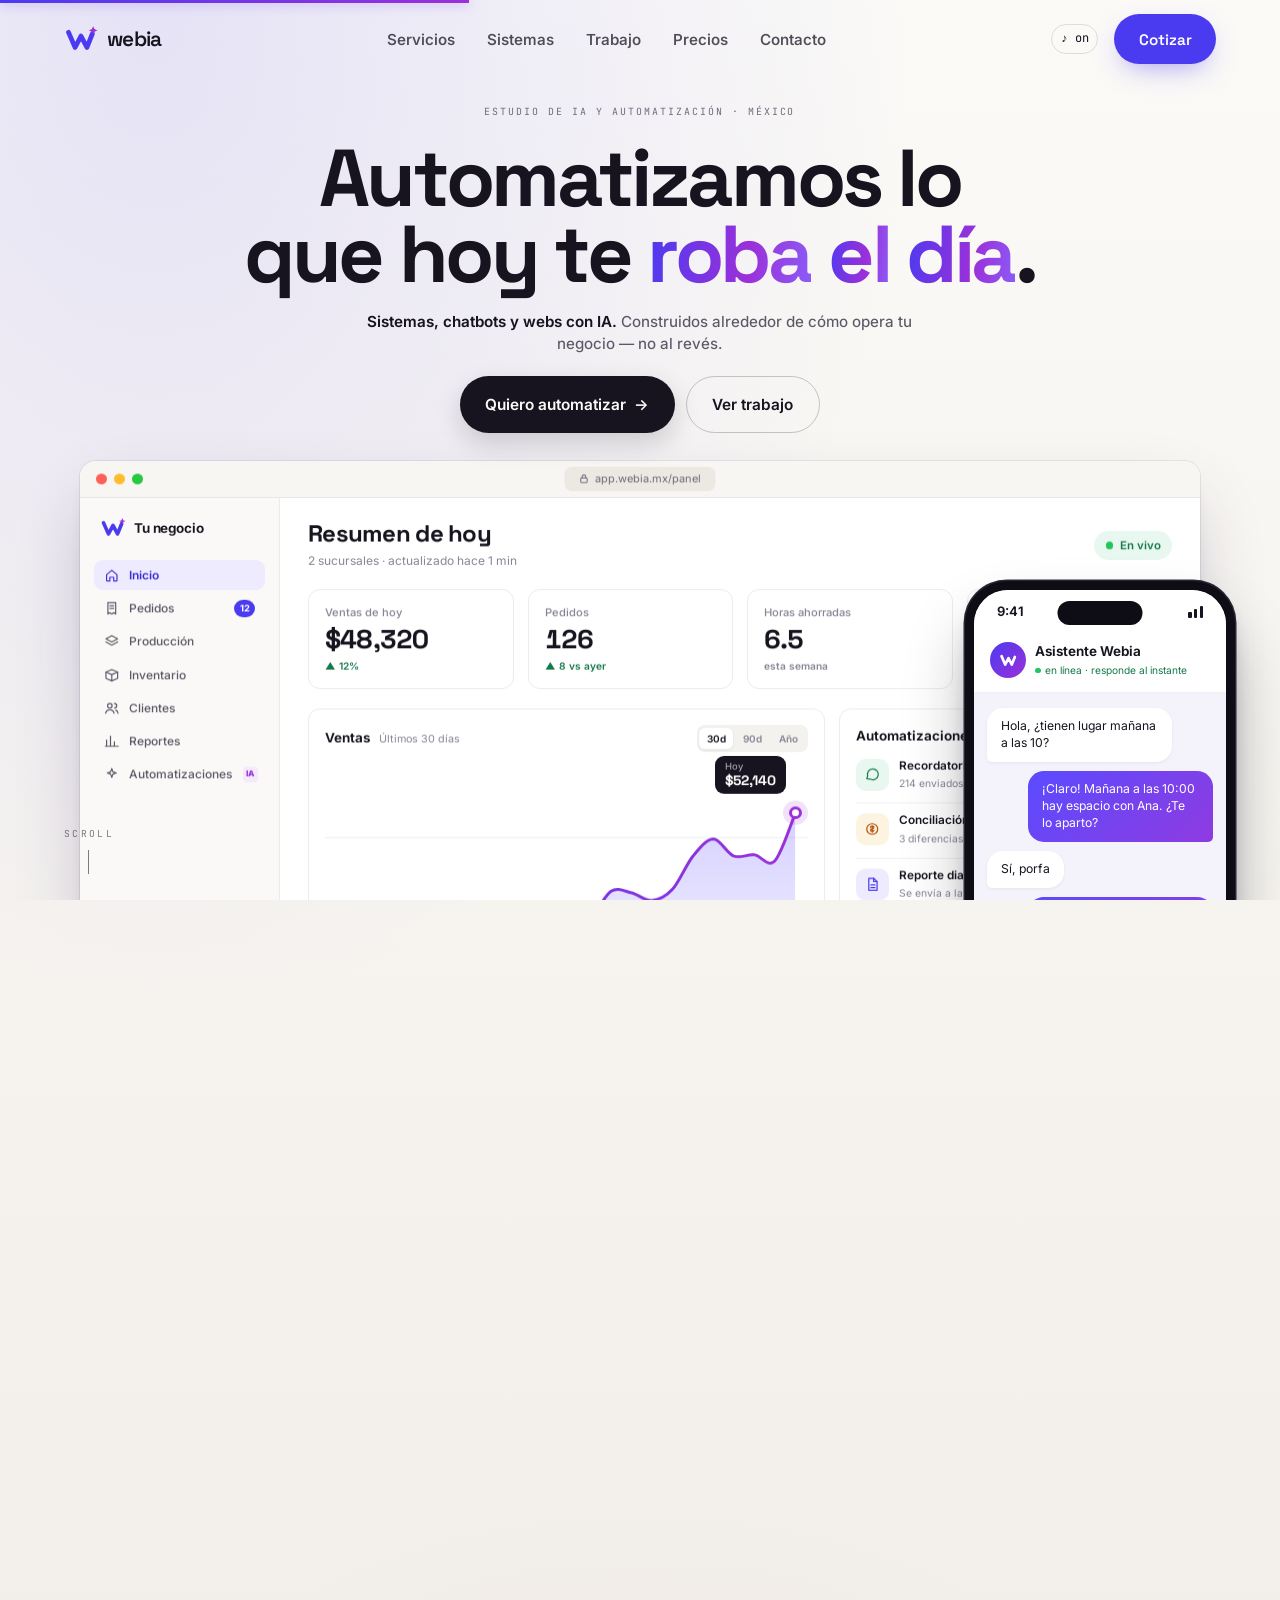
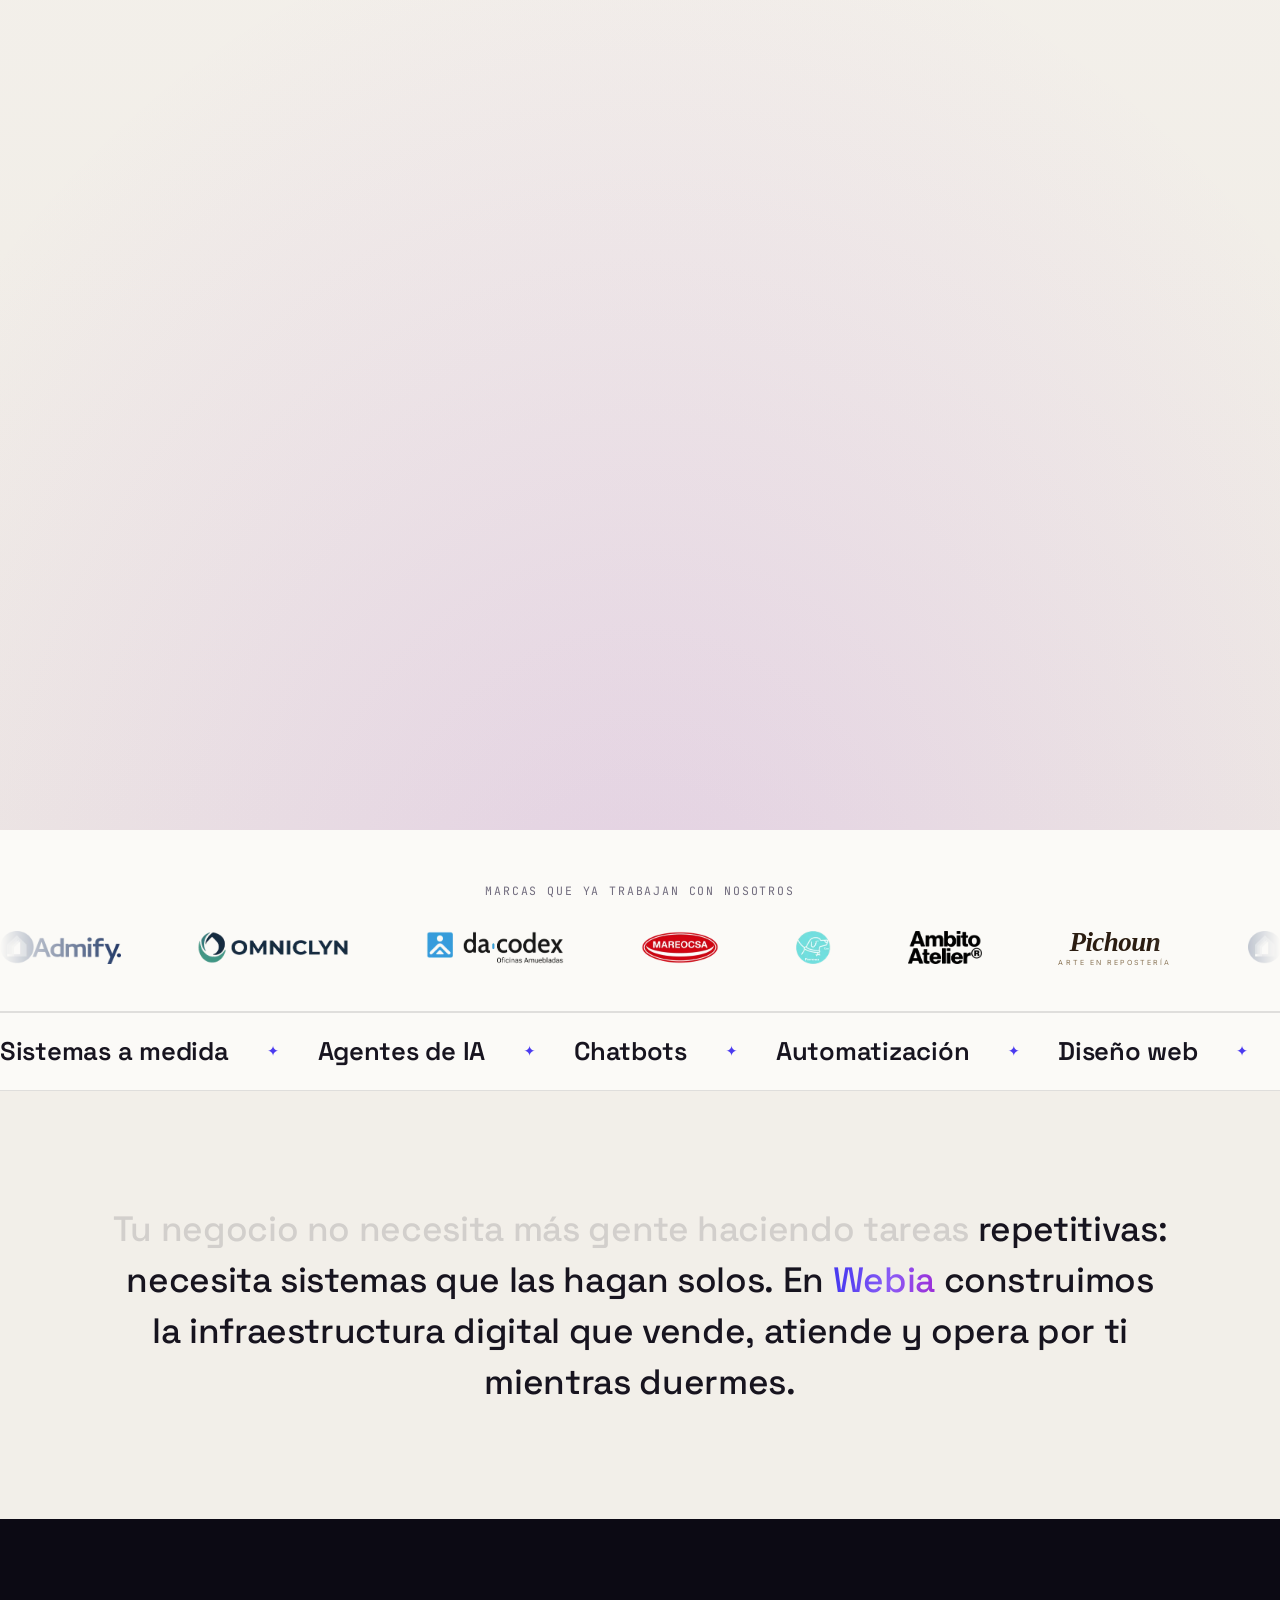
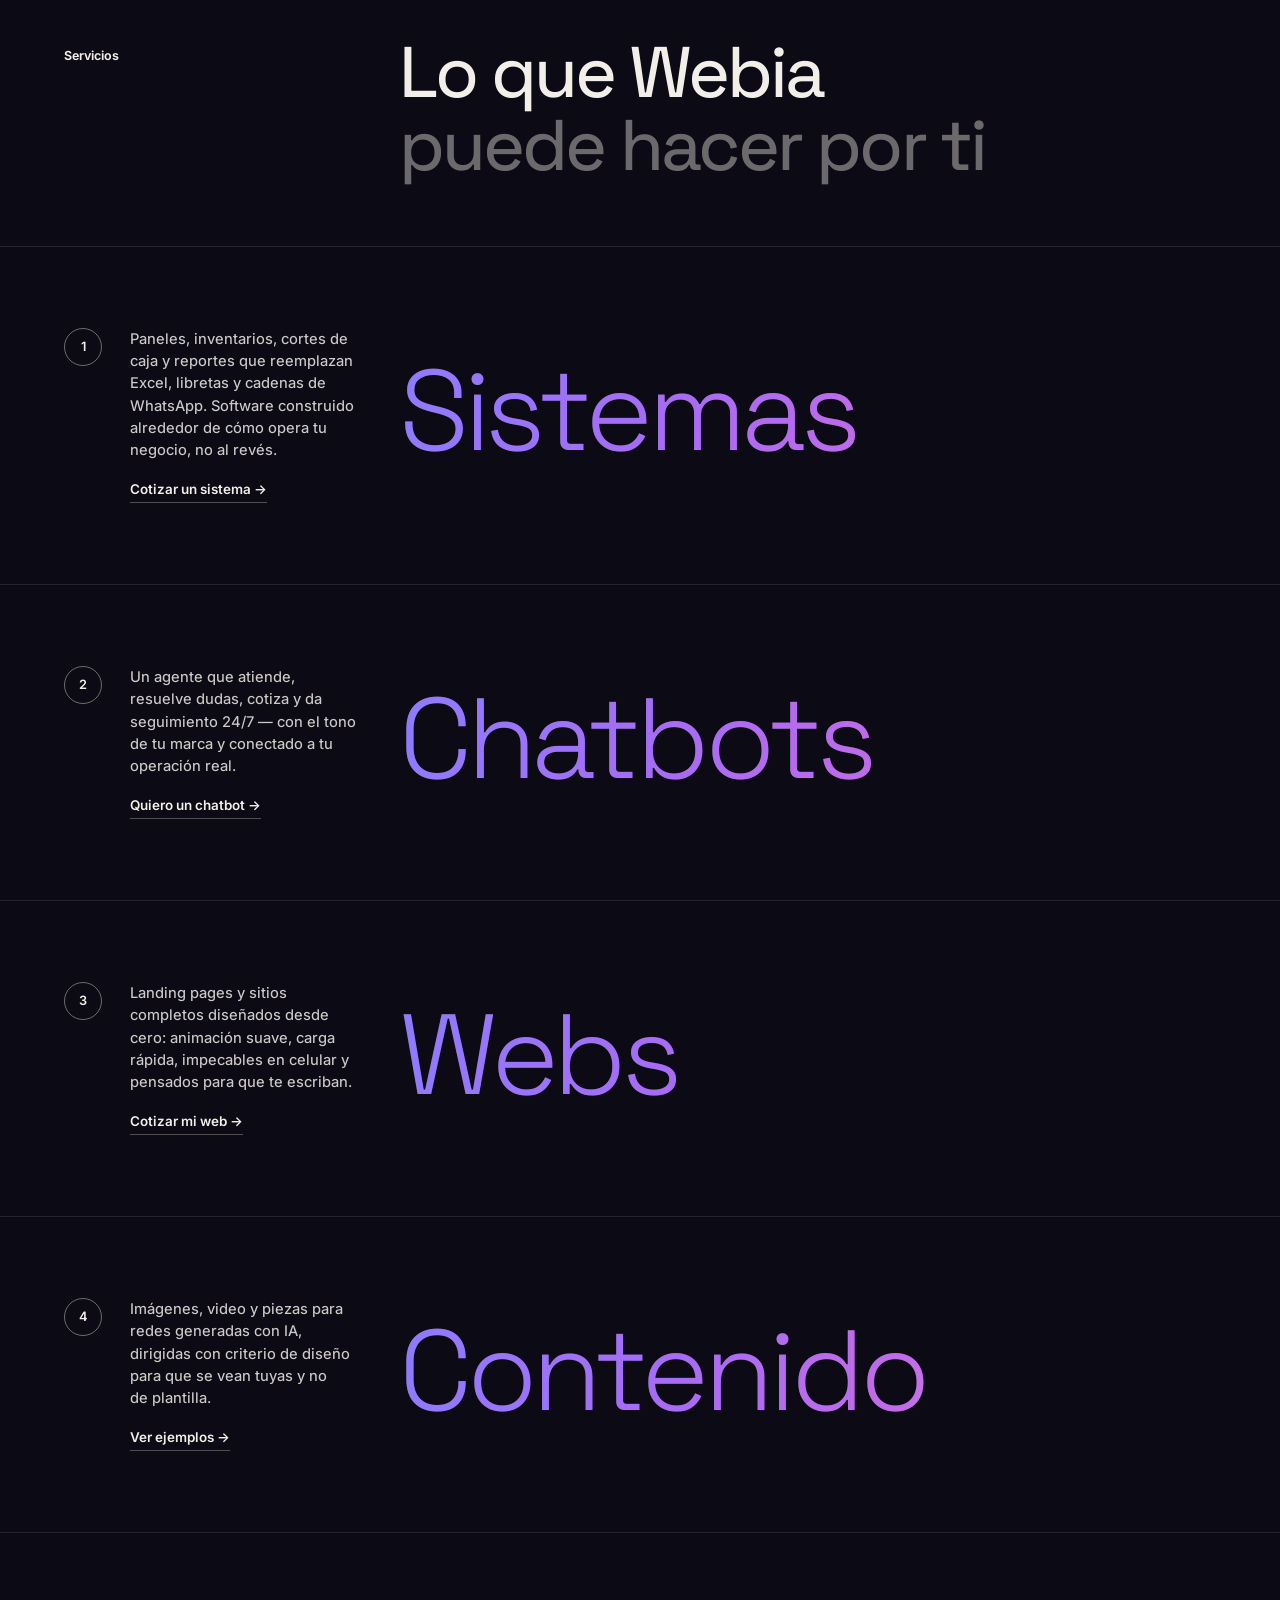
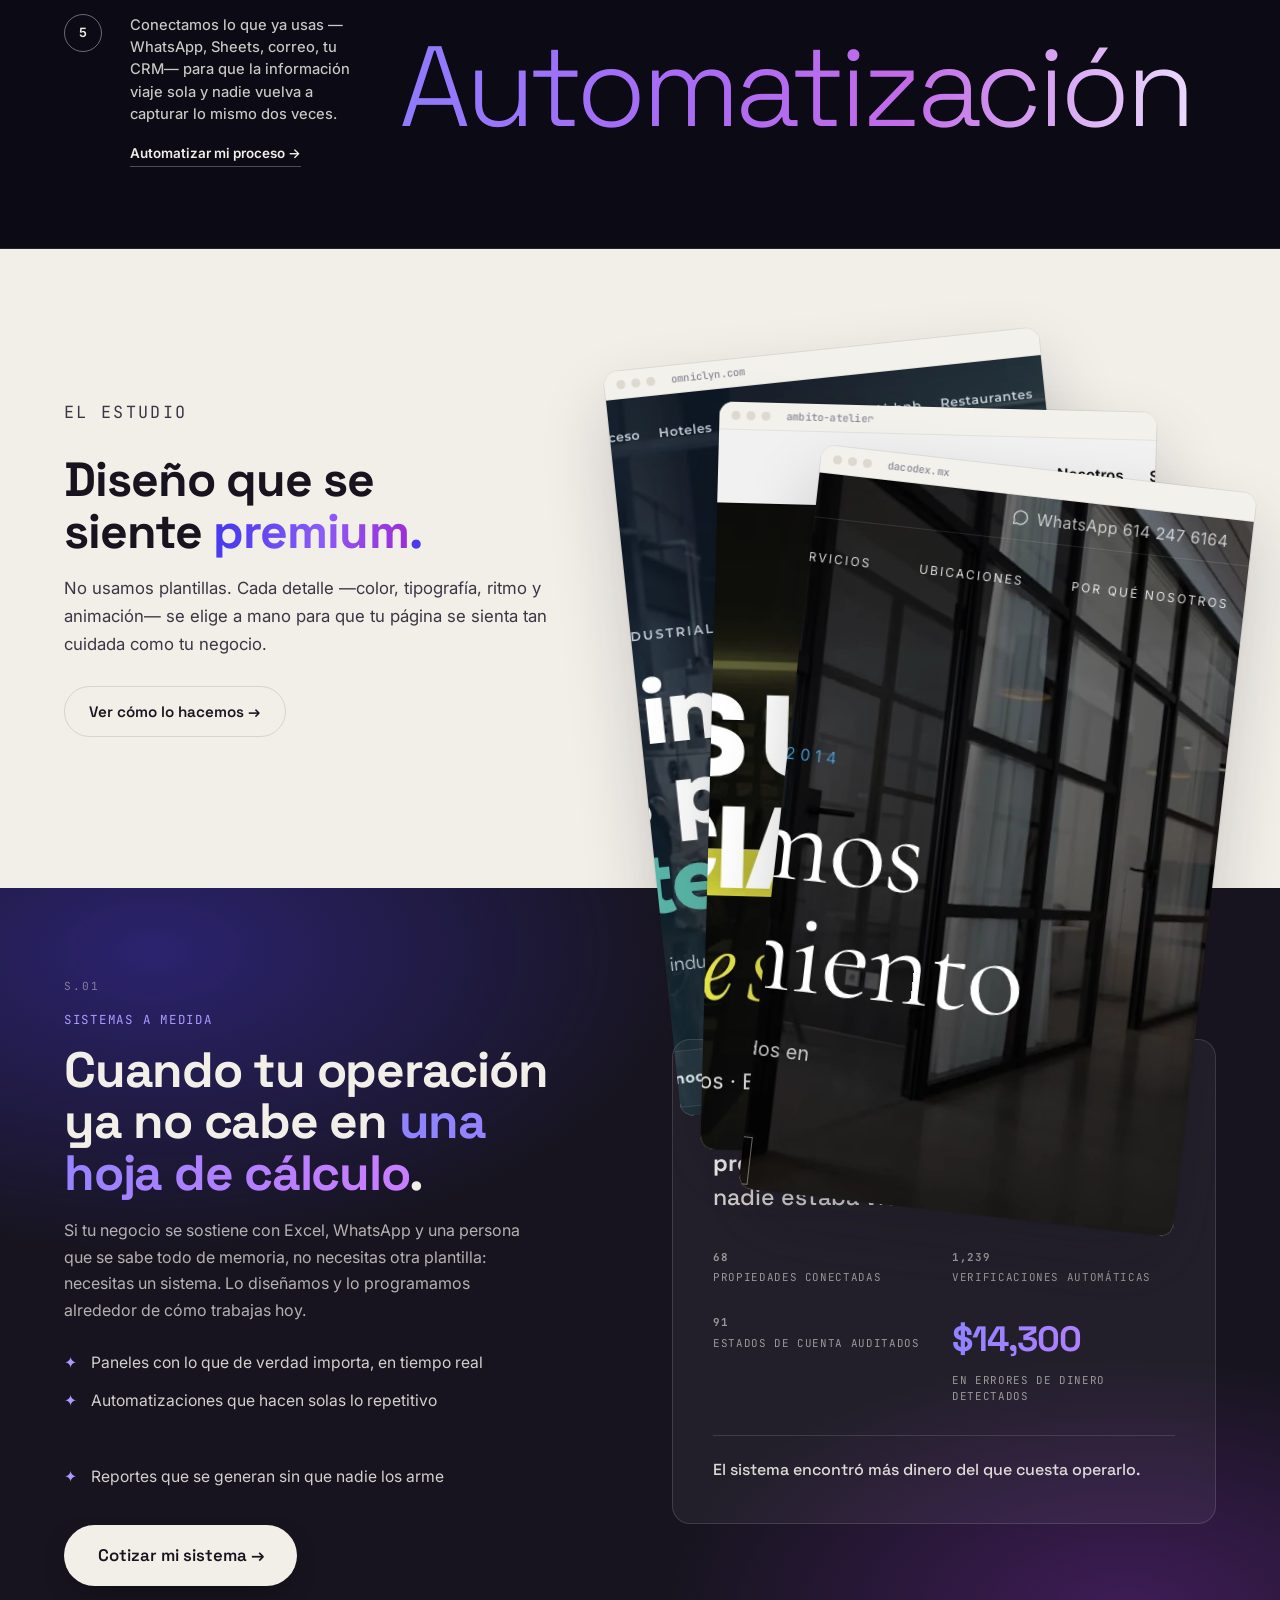
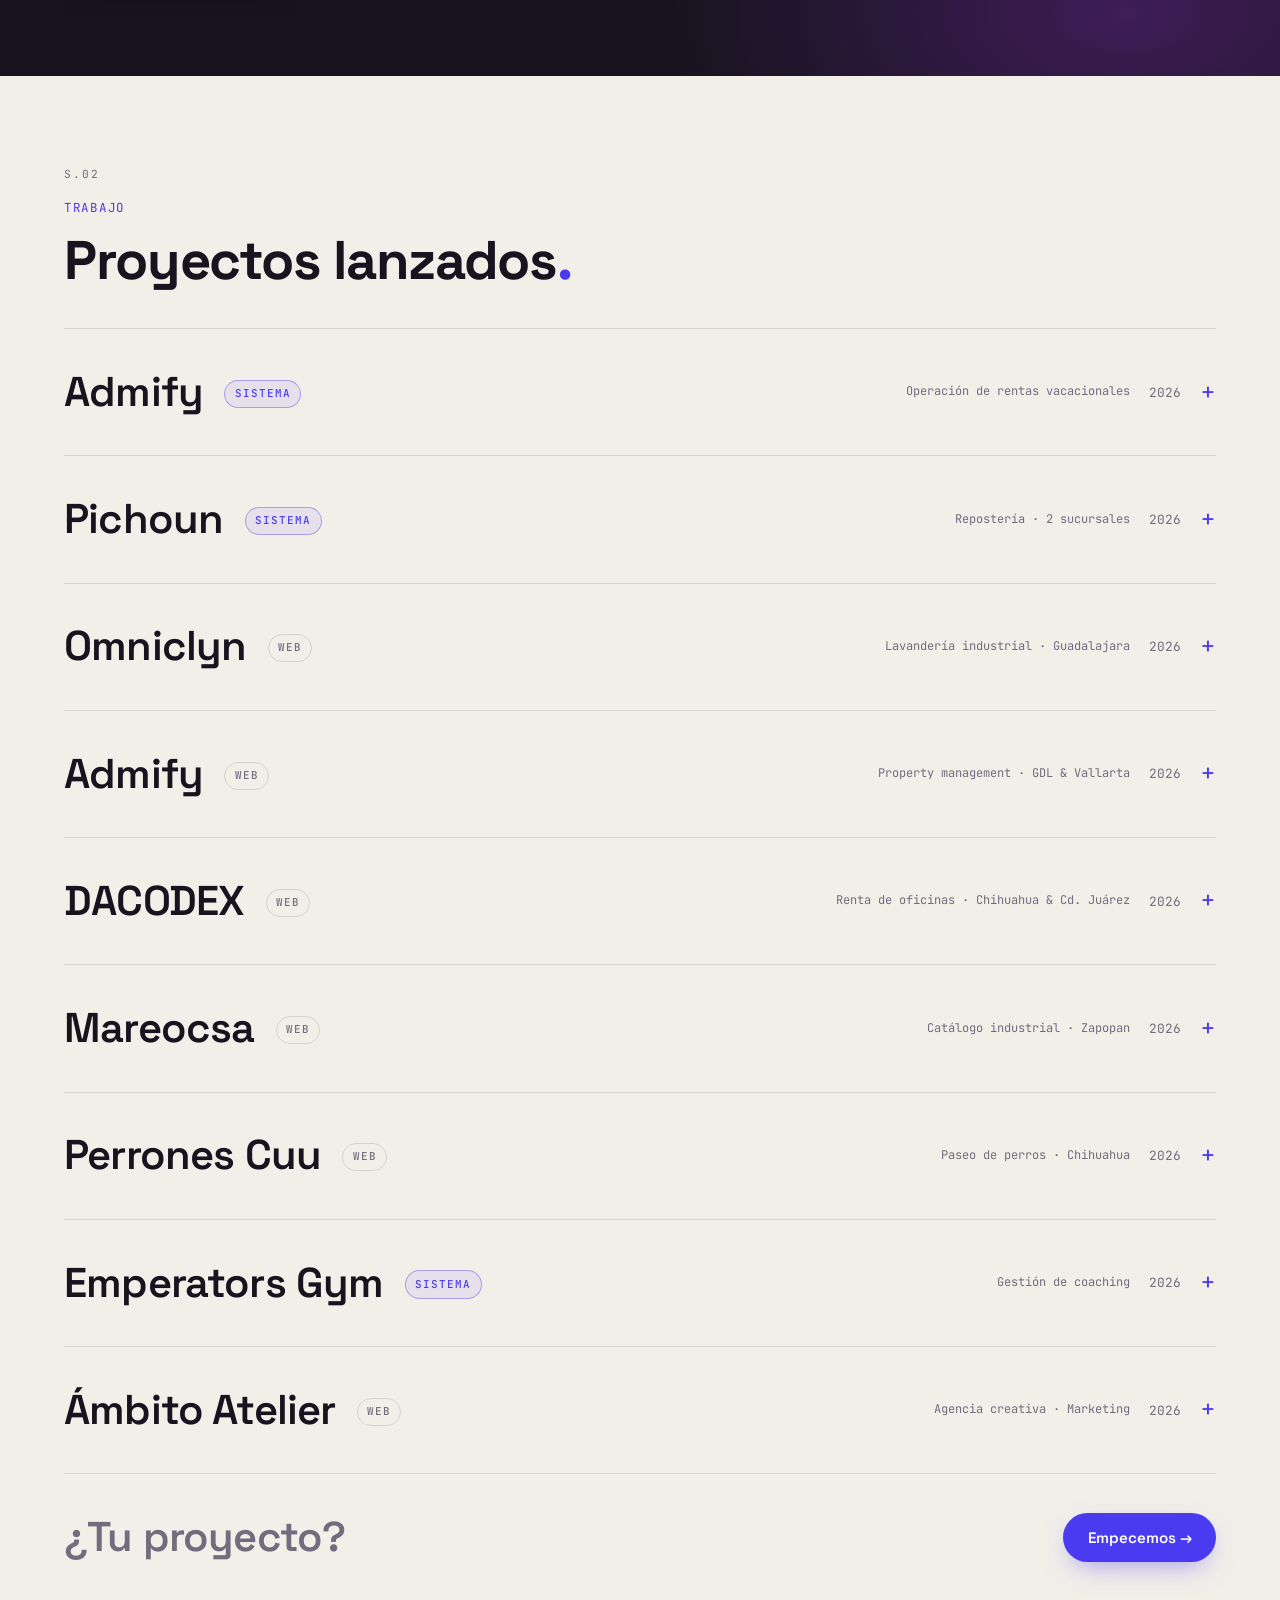
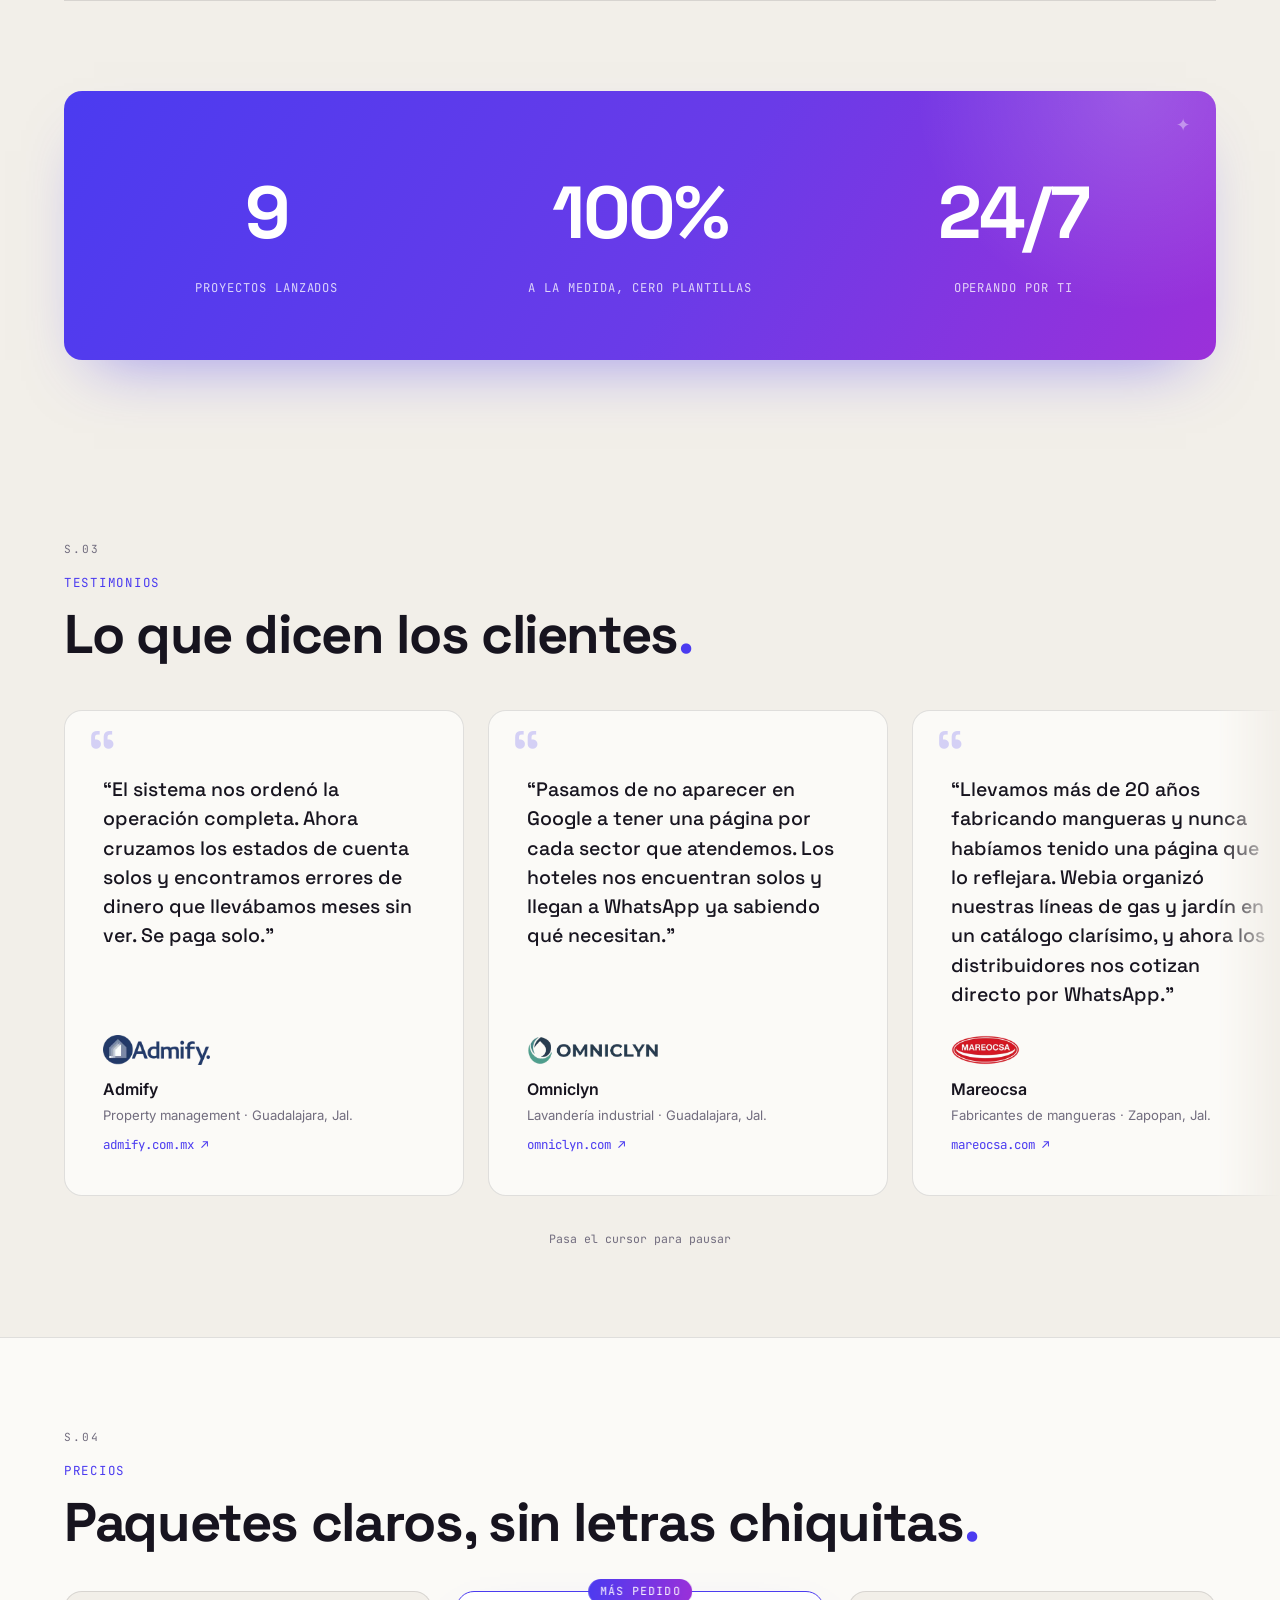
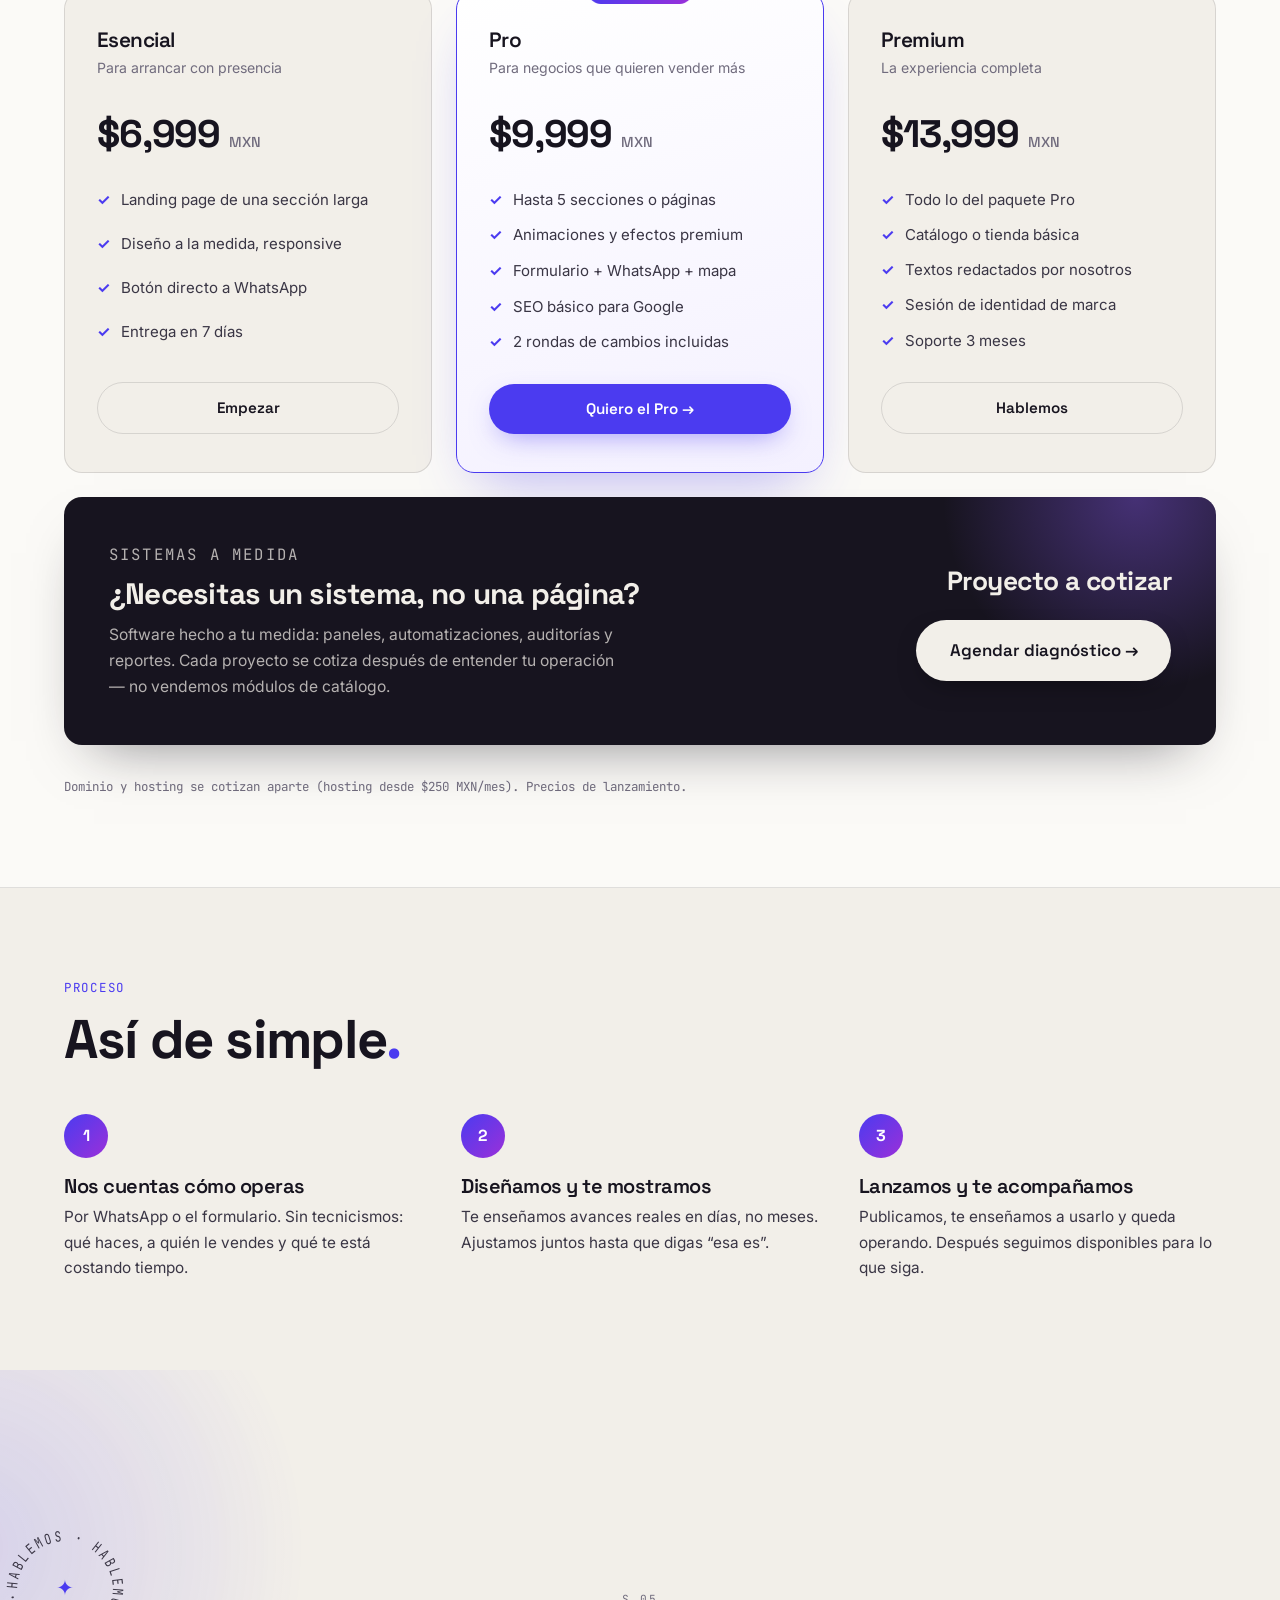
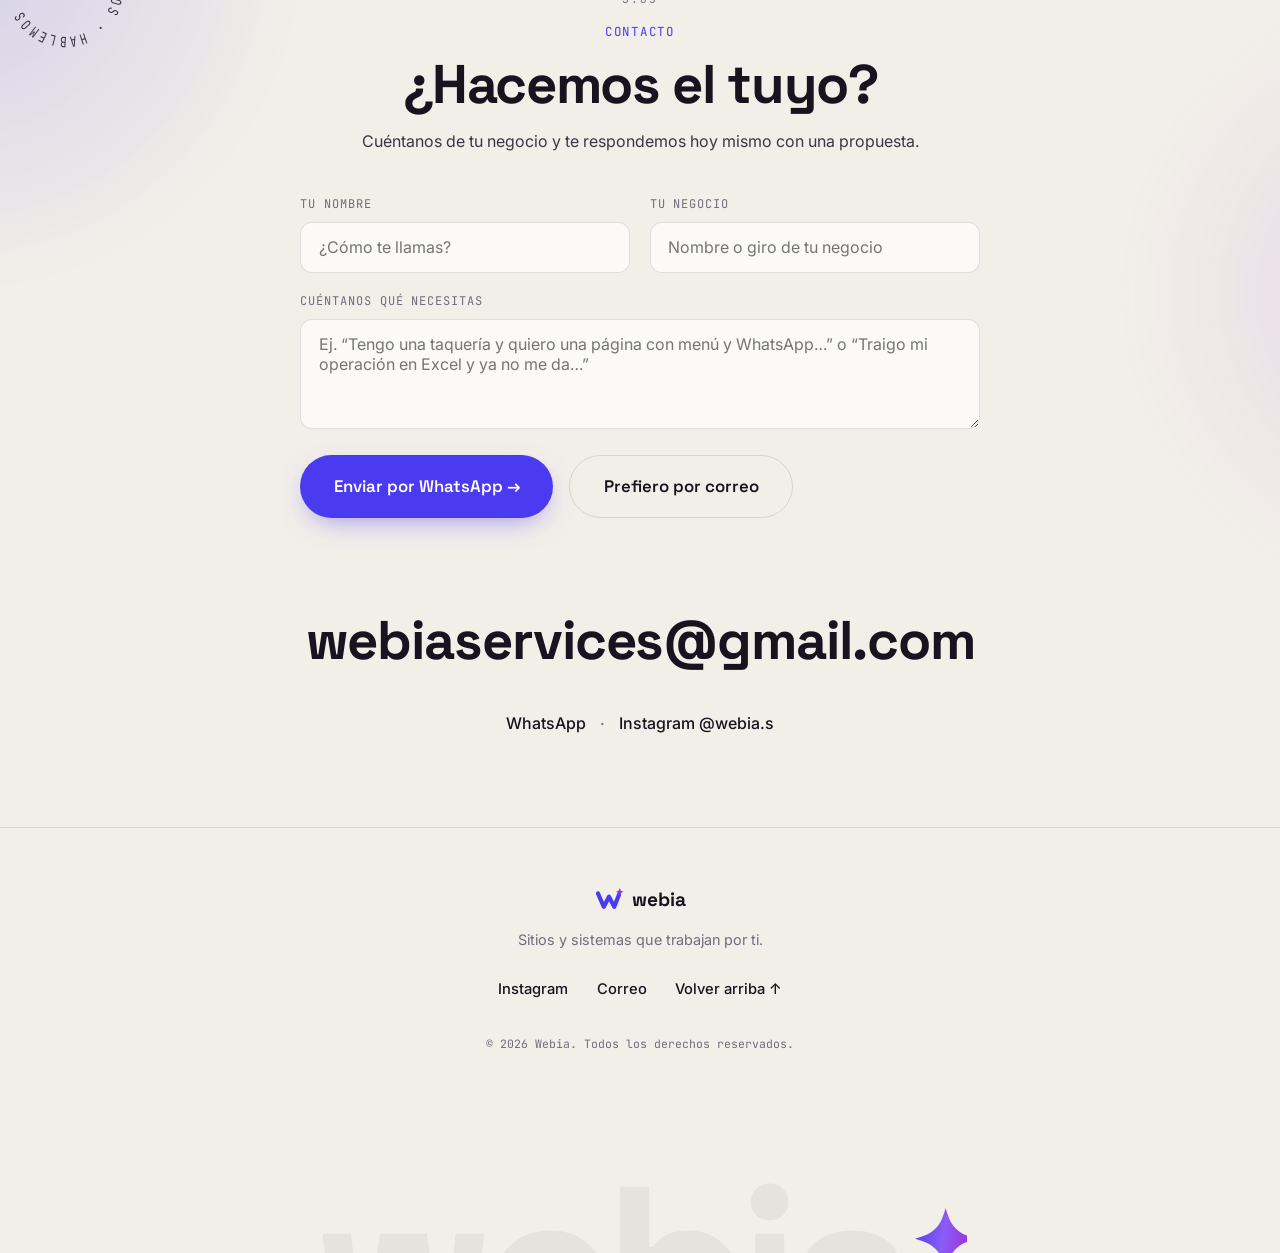
==== commit cc7dcdc5: "movil: botones del hero en una fila; estudio 2:1" ====
--- a/index.html
+++ b/index.html
@@ -10,7 +10,7 @@
   <link rel="stylesheet" href="https://fonts.googleapis.com/css2?family=Space+Grotesk:wght@400;500;600;700&amp;family=Inter:wght@400;500;600&amp;family=JetBrains+Mono:wght@400;500&amp;display=swap">
   <link rel="stylesheet" href="styles.css?v=20260930a">
 
-  <link rel="stylesheet" href="find.css?v=20261001h">
+  <link rel="stylesheet" href="find.css?v=20261001i">
   </head>
 <body>
   <a class="skip-link" href="#main">Saltar al contenido</a>
@@ -675,5 +675,5 @@
 
 
 <script defer="" src="lenis.min.js?v=20261001c"></script>
-<script defer="" src="find.js?v=20261001h"></script>
+<script defer="" src="find.js?v=20261001i"></script>
 </body></html>
--- a/find.css
+++ b/find.css
@@ -265,6 +265,13 @@
 
 /* celular: ventana grande detrás, teléfono legible al frente */
 @media (max-width:760px){
+  .hv-cta{ flex-wrap:nowrap; gap:.5rem; }
+  .hv-pill,.hv-ghost{ padding:.82rem 1.15rem; font-size:.88rem; }
+}
+@media (max-width:370px){
+  .hv-pill,.hv-ghost{ padding:.78rem .85rem; font-size:.82rem; }
+}
+@media (max-width:760px){
   .hv-visual{ height:46%; }
   .ui-scene{ --u: calc(158vw / 112); left:5vw; translate:none; top:3%; }
   .ui-phone{ font-size:calc(50vw / 27); left:42vw; right:auto; top:5vw; }
@@ -477,7 +484,7 @@
 .sc-bar span{
   margin-left:10px; font:500 10.5px/1 var(--mono,monospace); color:#8b8696; letter-spacing:.02em;
 }
-.sc-card img{ display:block; width:100%; aspect-ratio:16/10; object-fit:cover; object-position:top center; }
+.sc-card img{ display:block; width:100%; aspect-ratio:2/1; object-fit:cover; object-position:top center; }
 .sc-c1{ left:0;   top:2%;  z-index:1; transform:rotate(-6deg); }
 .sc-c2{ left:12%; top:15%; z-index:2; transform:rotate(1.5deg); }
 .sc-c3{ left:24%; top:28%; z-index:3; transform:rotate(6.5deg); }
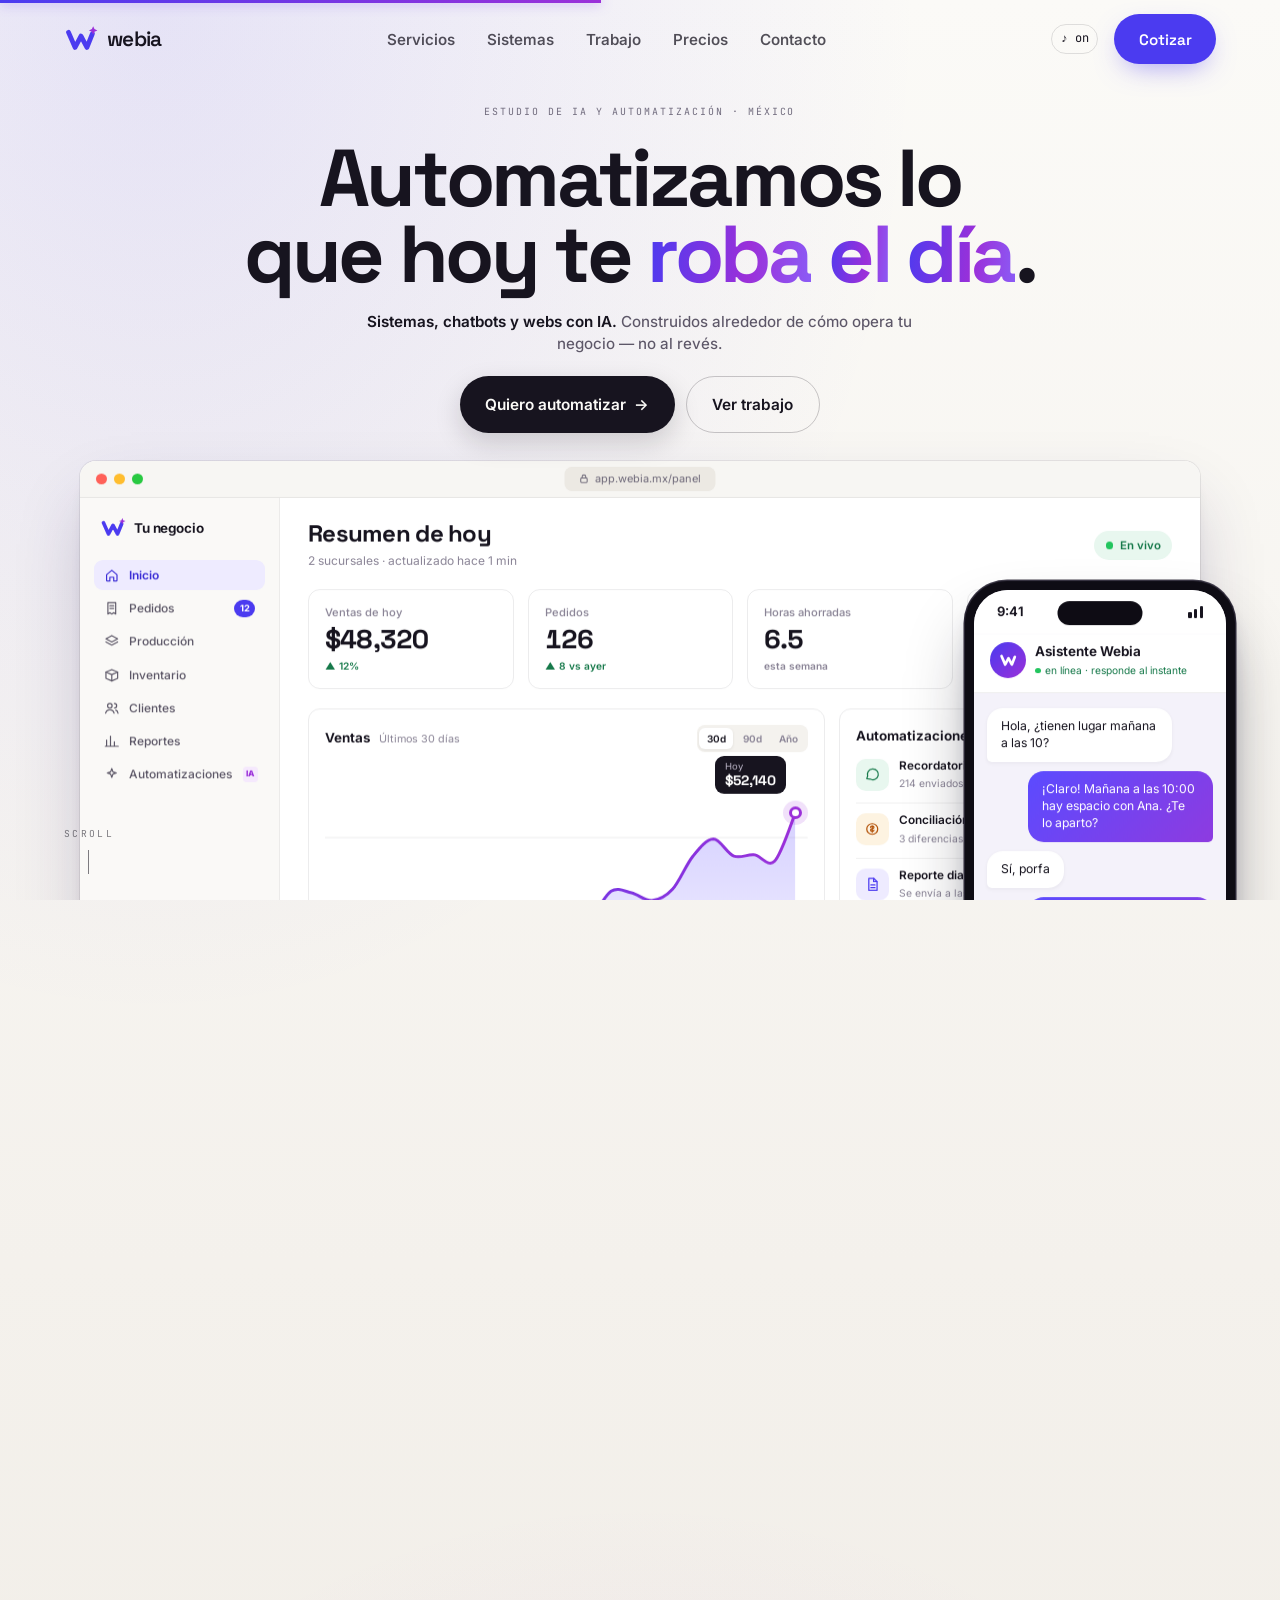
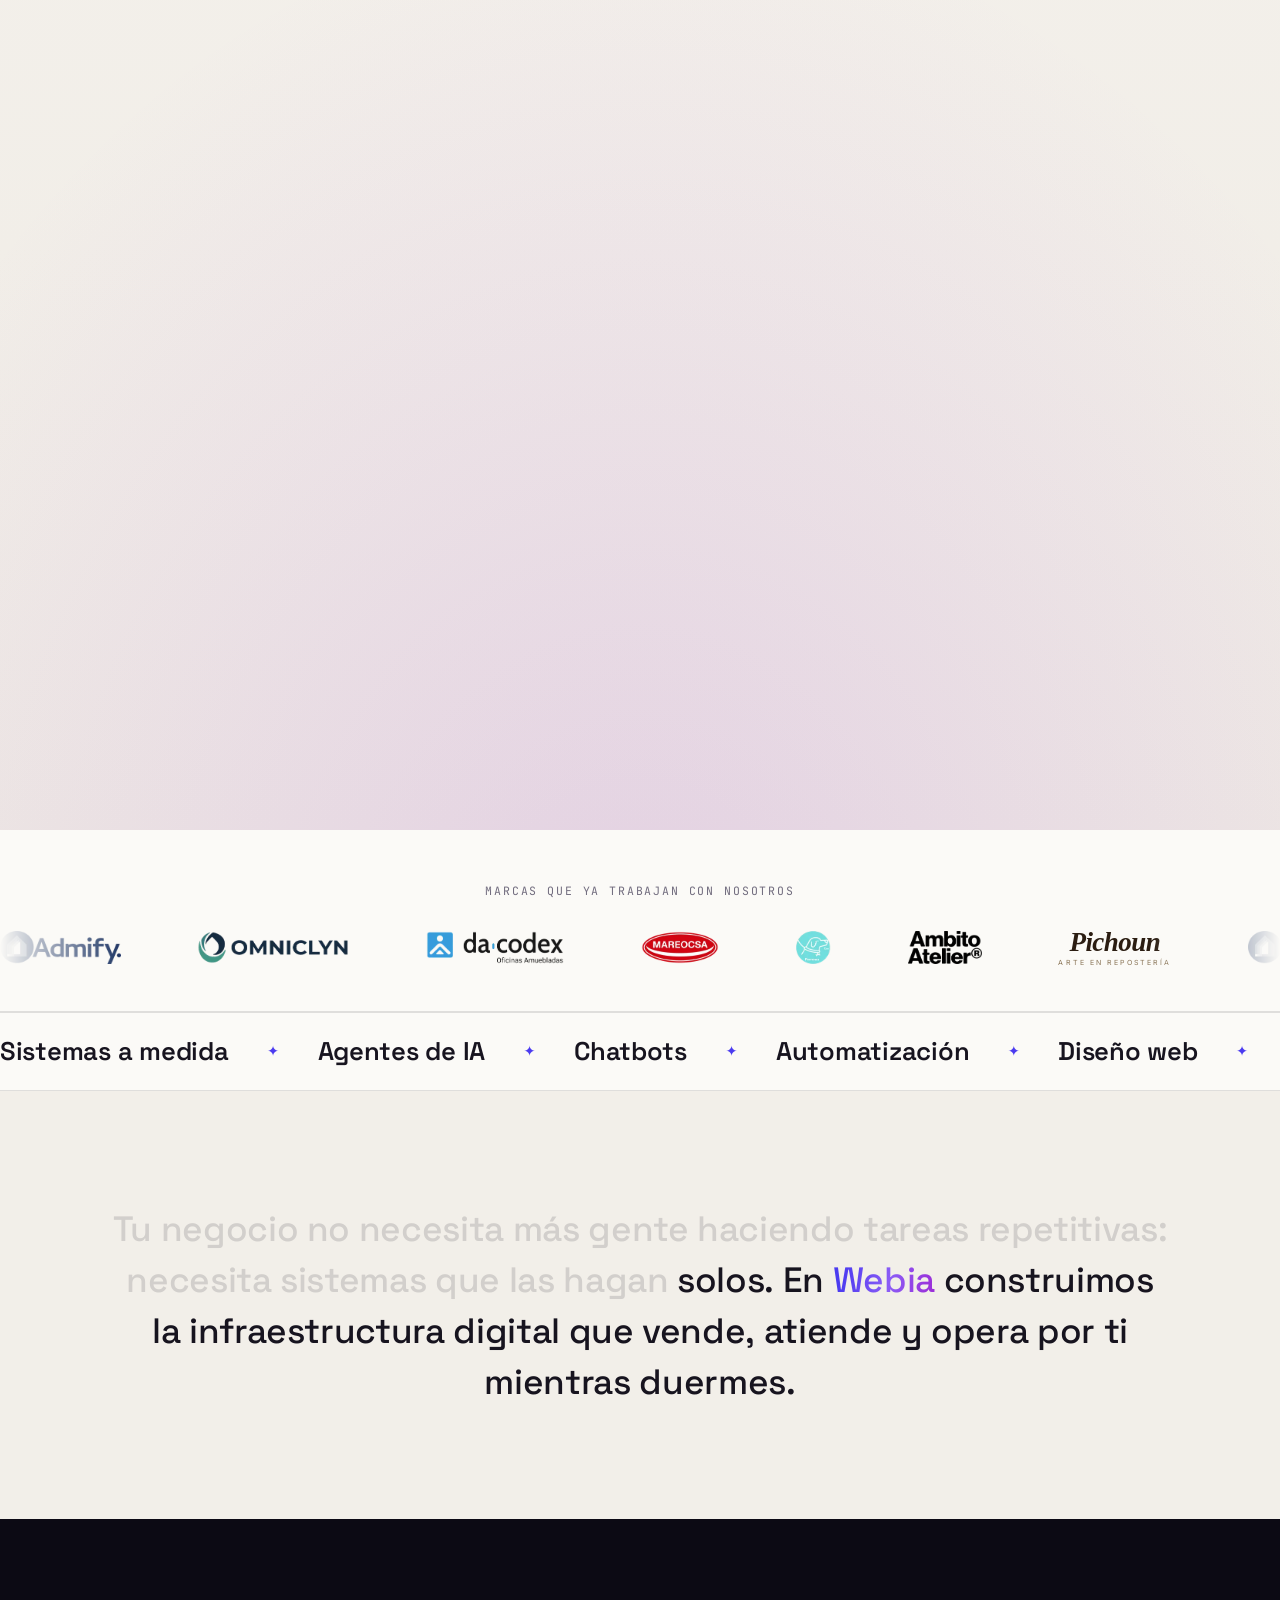
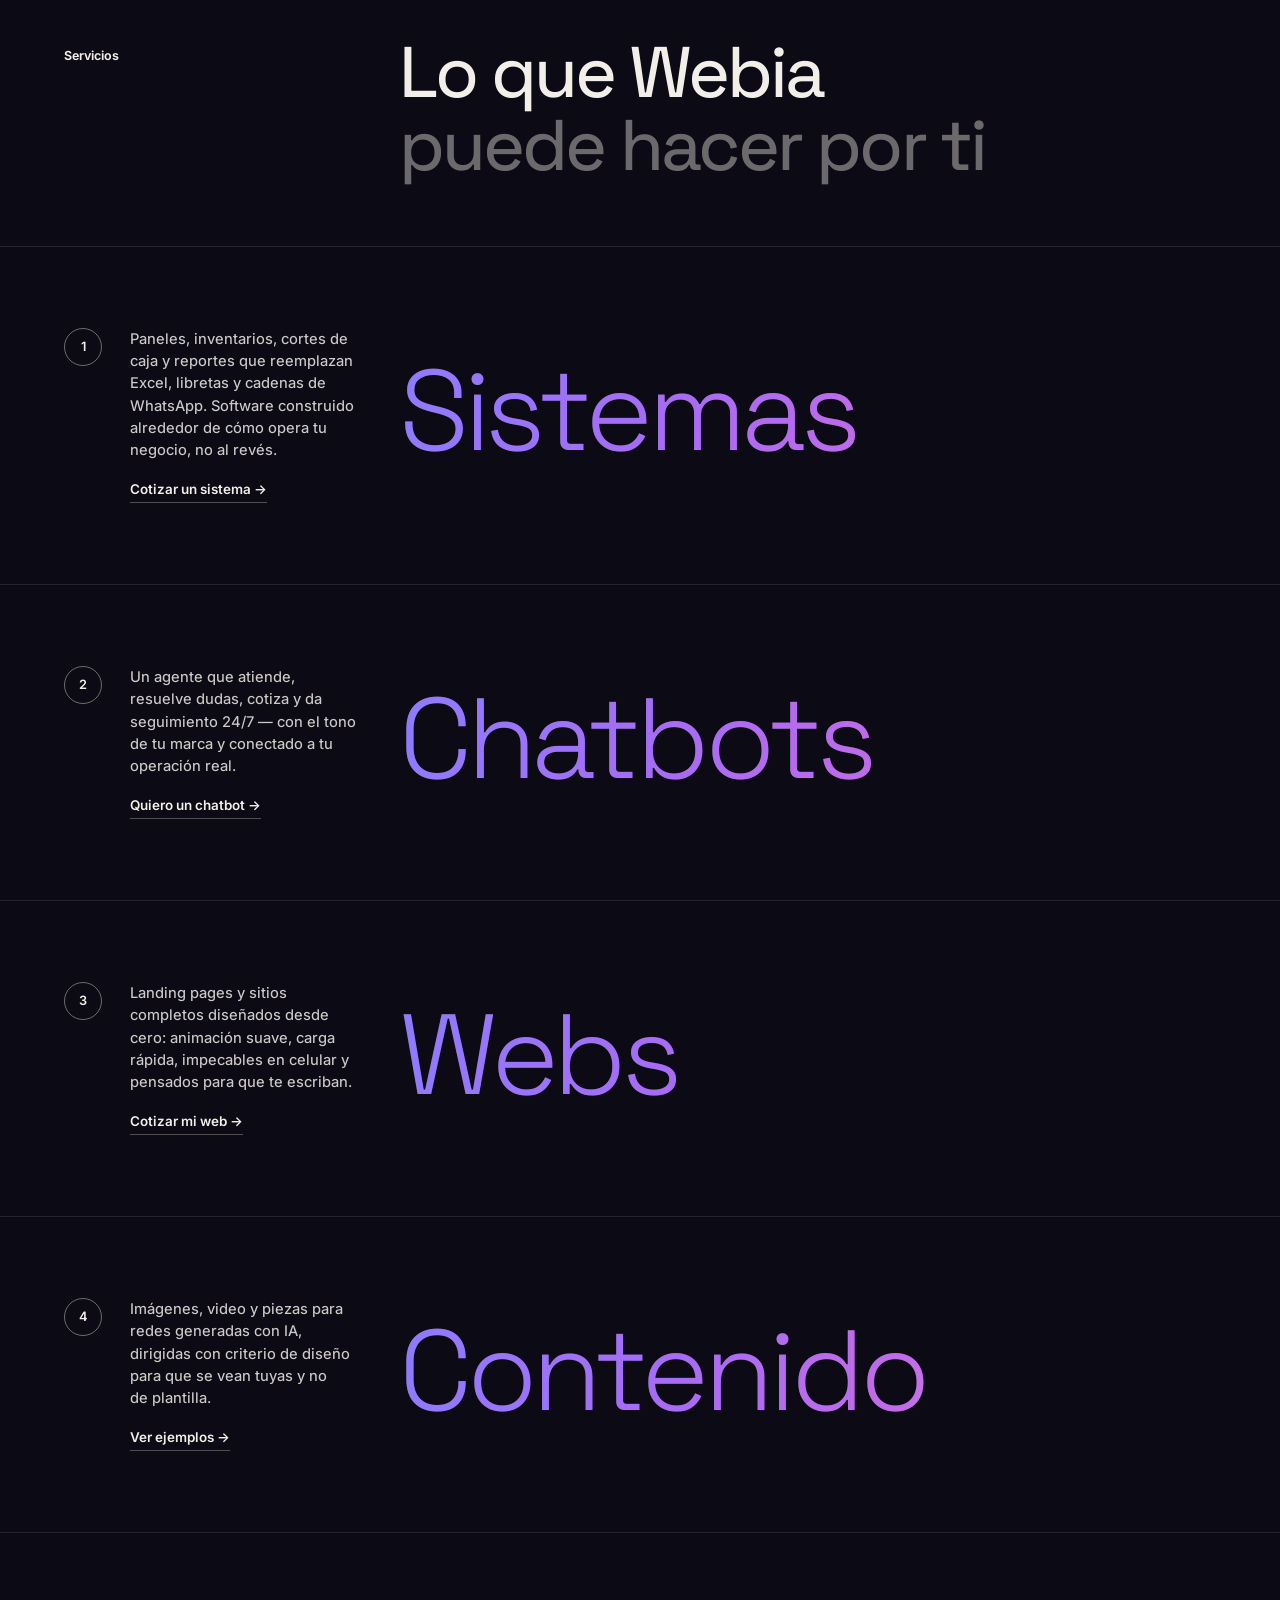
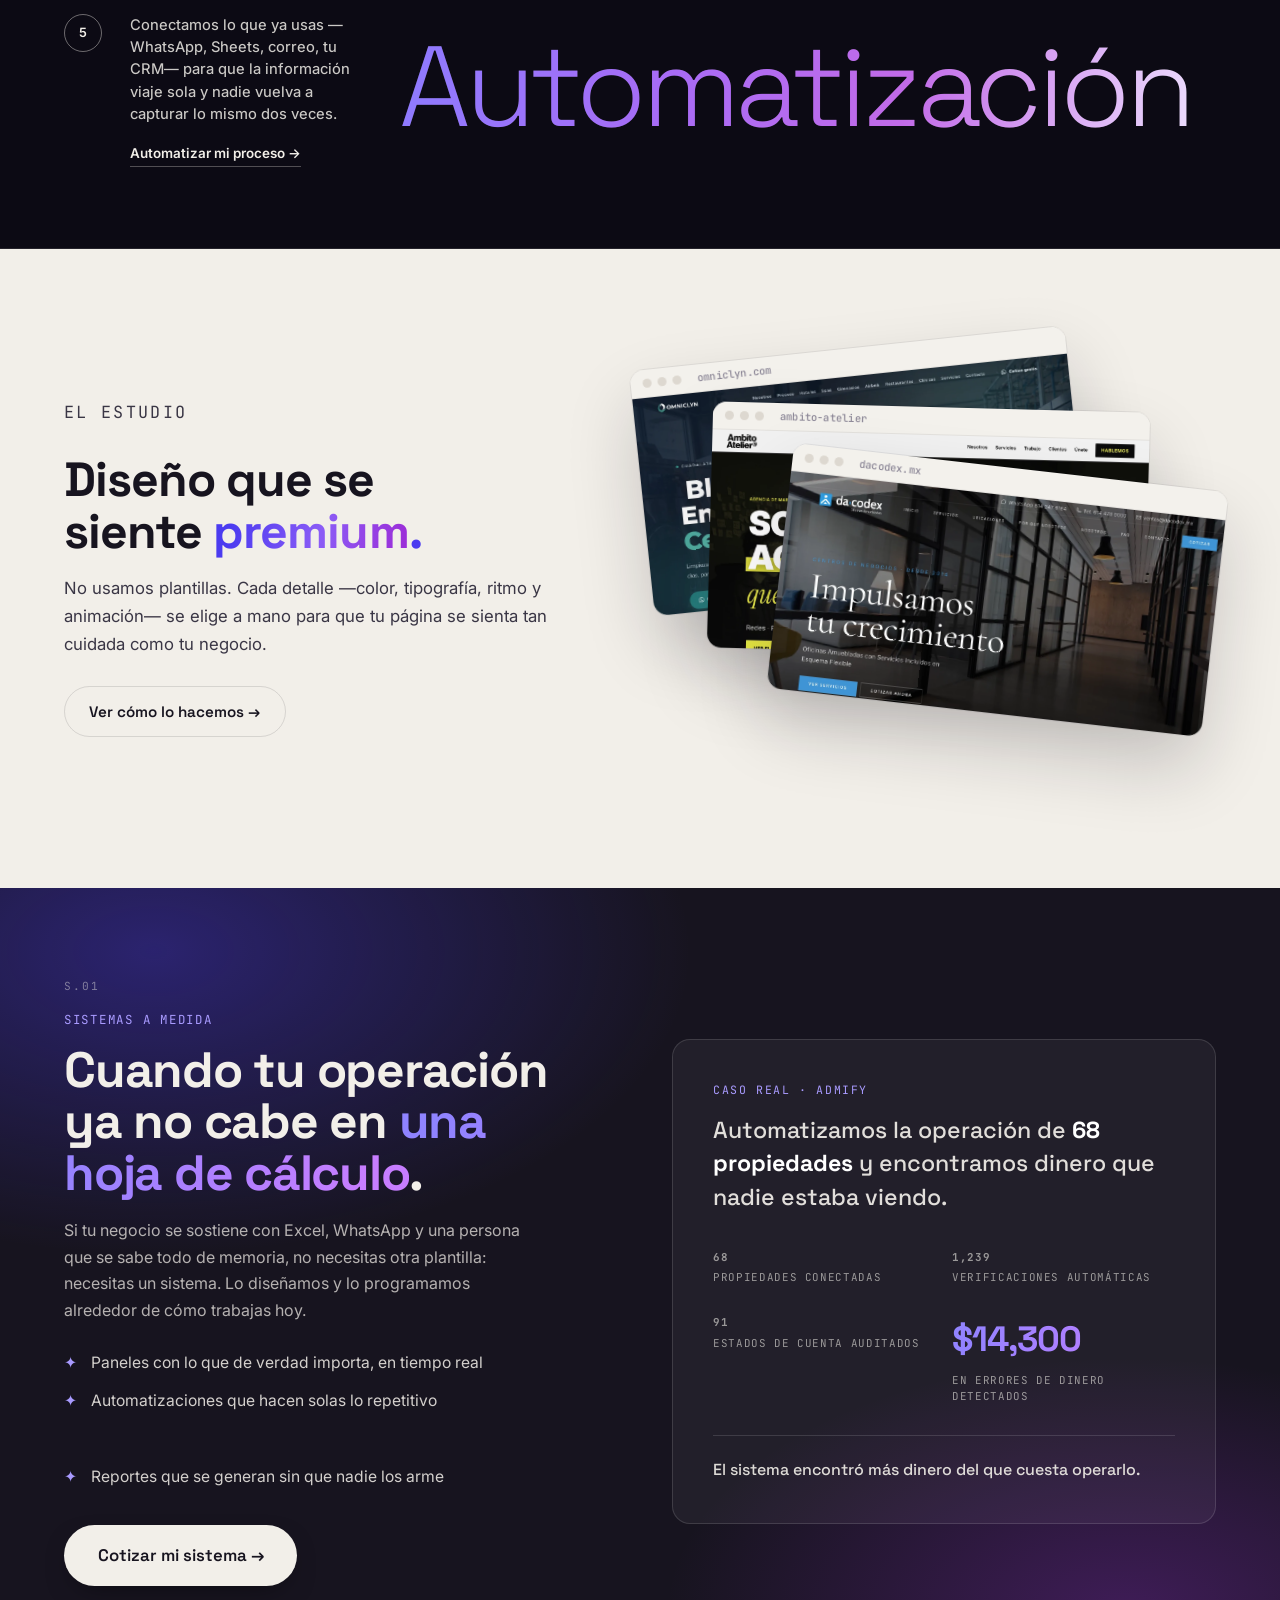
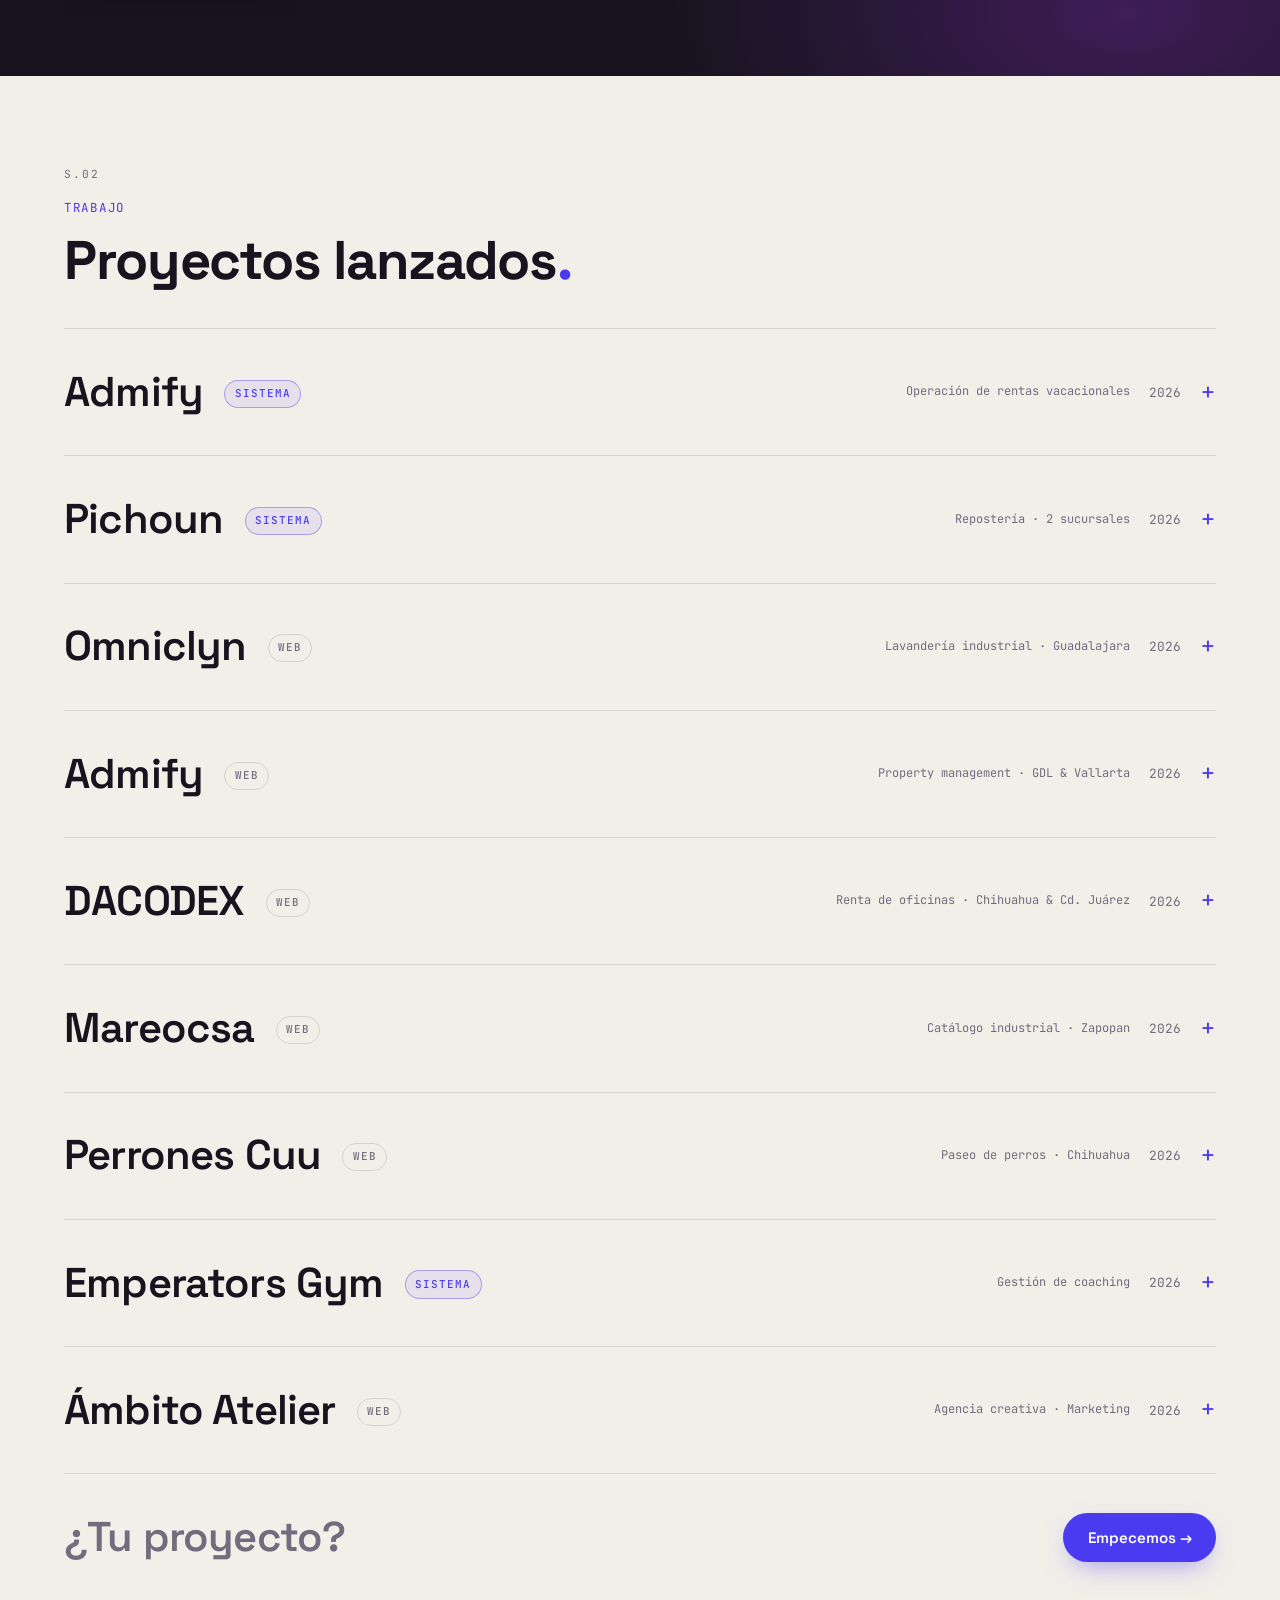
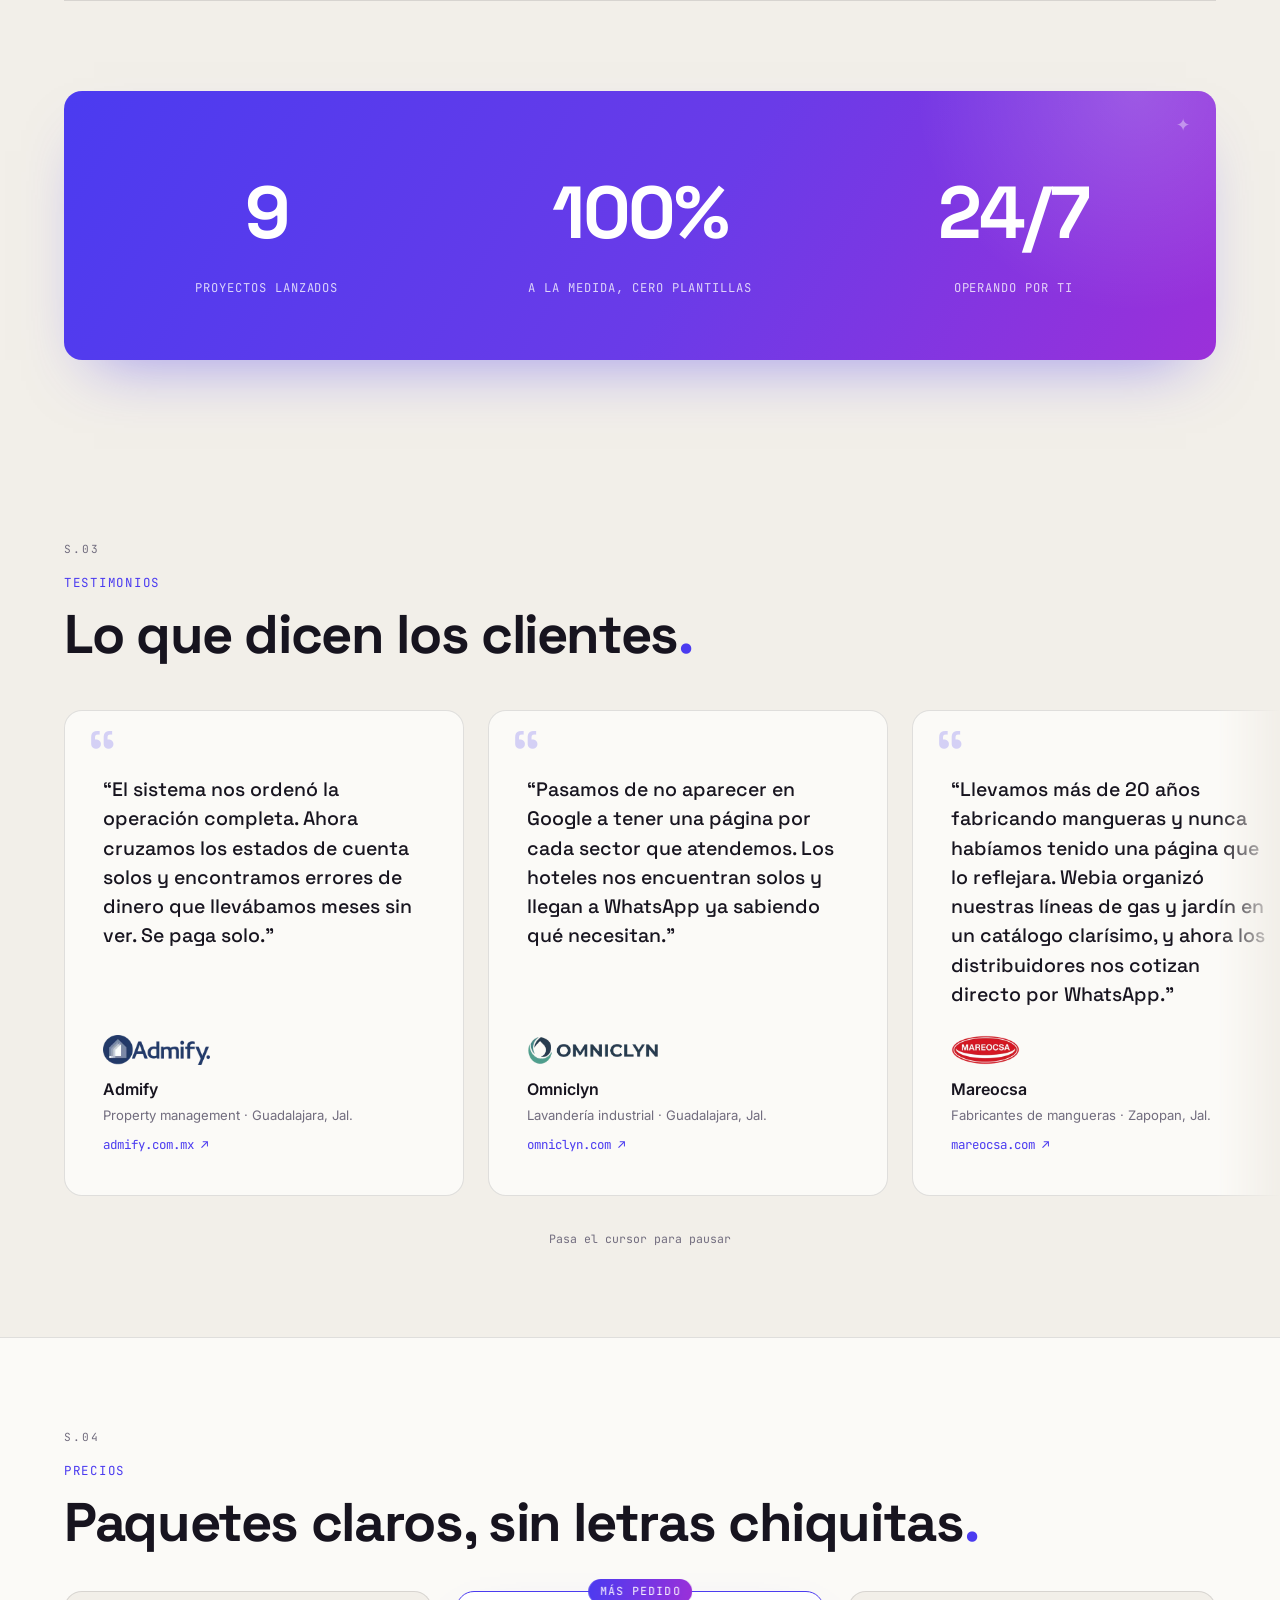
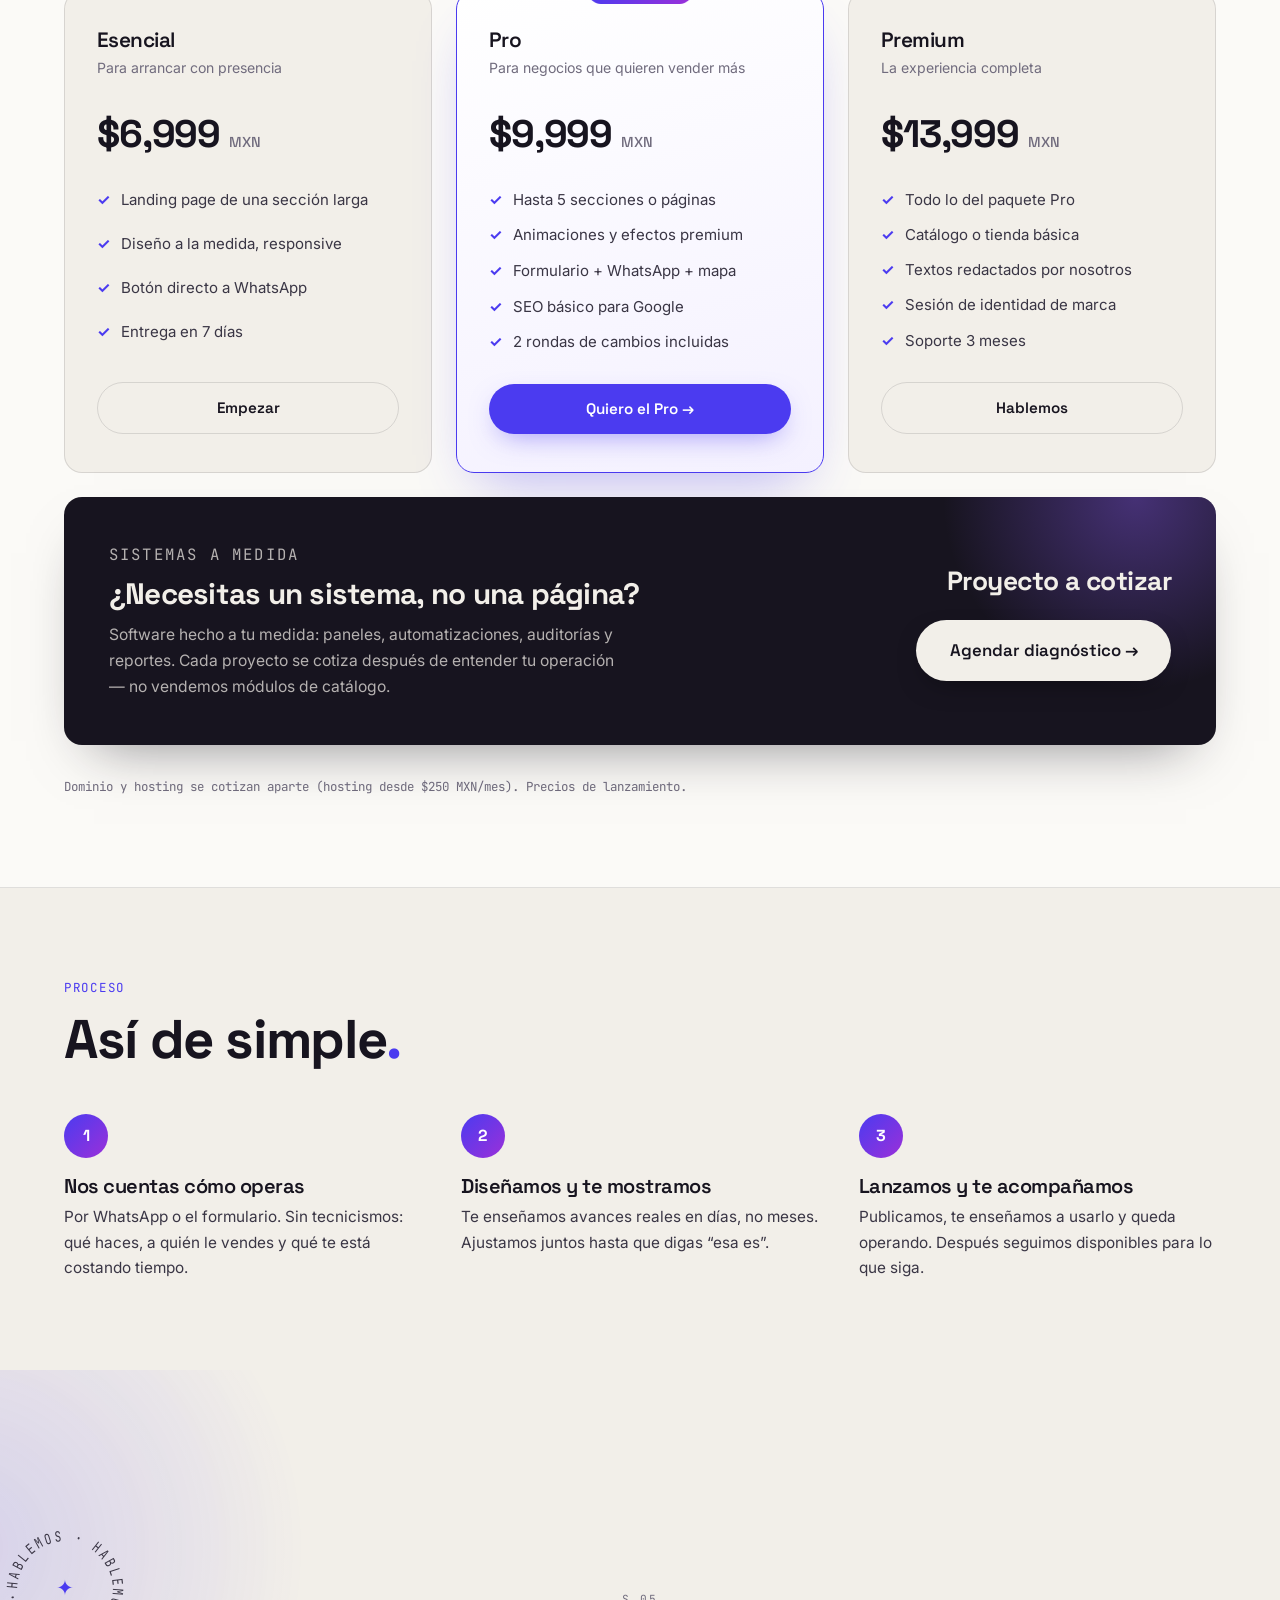
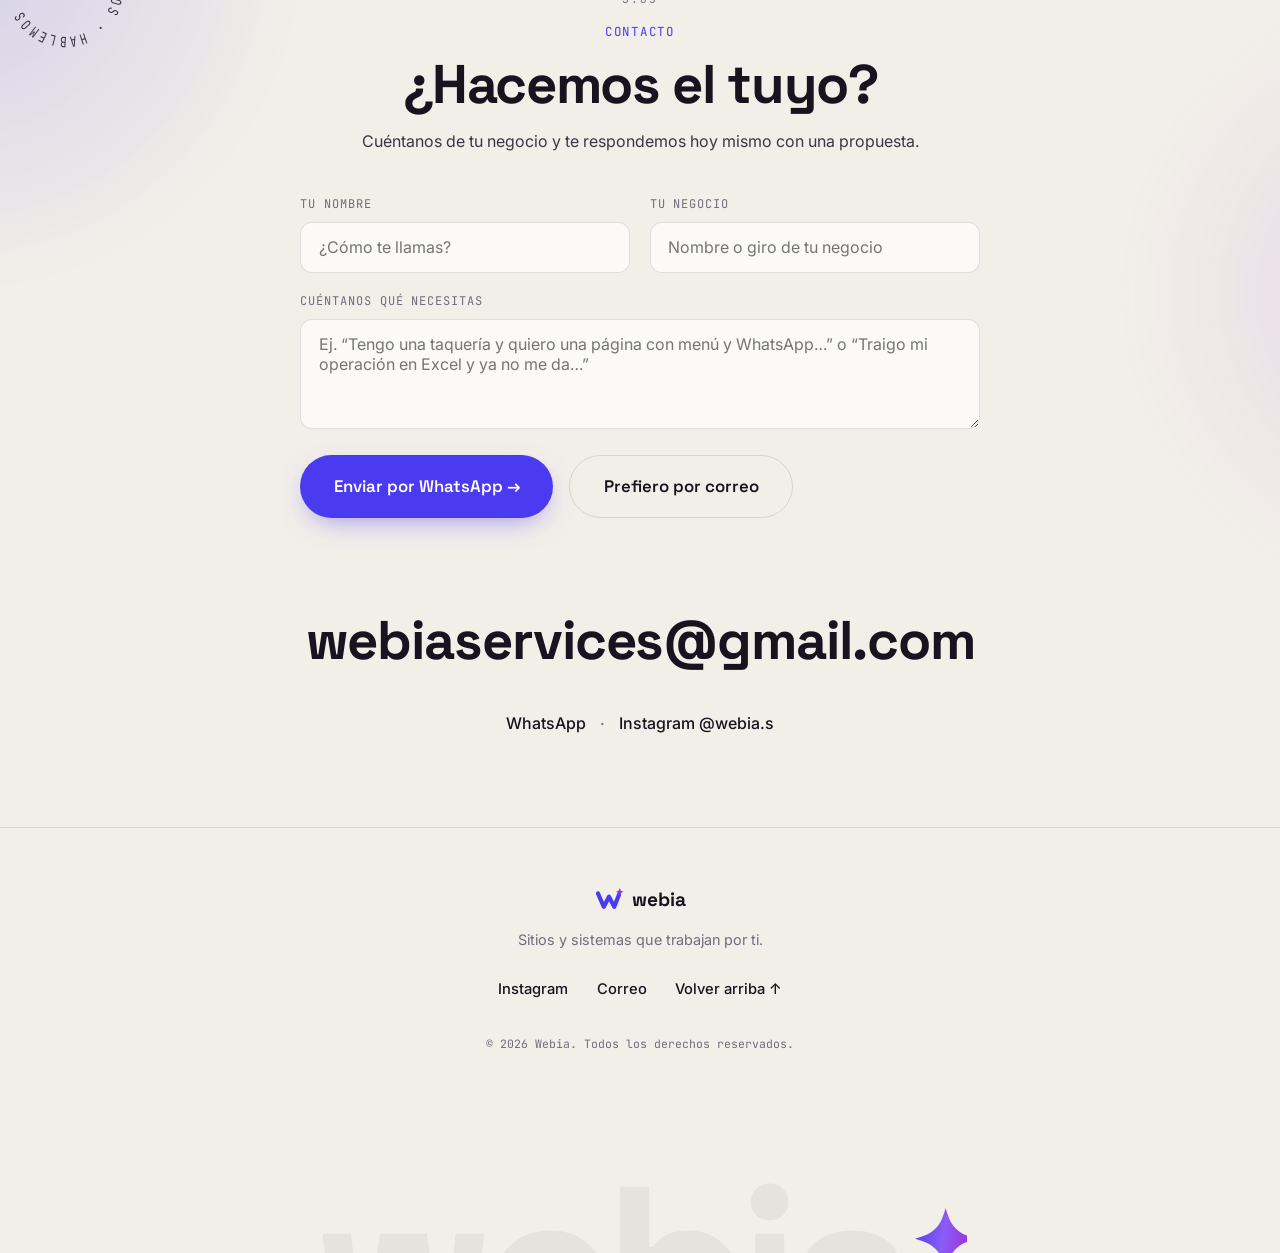
==== commit 510ee3c7: "fix: tarjetas del estudio con proporcion 2:1" ====
--- a/index.html
+++ b/index.html
@@ -10,7 +10,7 @@
   <link rel="stylesheet" href="https://fonts.googleapis.com/css2?family=Space+Grotesk:wght@400;500;600;700&amp;family=Inter:wght@400;500;600&amp;family=JetBrains+Mono:wght@400;500&amp;display=swap">
   <link rel="stylesheet" href="styles.css?v=20260930a">
 
-  <link rel="stylesheet" href="find.css?v=20261001i">
+  <link rel="stylesheet" href="find.css?v=20261001j">
   </head>
 <body>
   <a class="skip-link" href="#main">Saltar al contenido</a>
@@ -675,5 +675,5 @@
 
 
 <script defer="" src="lenis.min.js?v=20261001c"></script>
-<script defer="" src="find.js?v=20261001i"></script>
+<script defer="" src="find.js?v=20261001j"></script>
 </body></html>
--- a/find.css
+++ b/find.css
@@ -484,7 +484,7 @@
 .sc-bar span{
   margin-left:10px; font:500 10.5px/1 var(--mono,monospace); color:#8b8696; letter-spacing:.02em;
 }
-.sc-card img{ display:block; width:100%; aspect-ratio:2/1; object-fit:cover; object-position:top center; }
+.sc-card img{ display:block; width:100%; height:auto; aspect-ratio:2/1; object-fit:cover; object-position:top center; }
 .sc-c1{ left:0;   top:2%;  z-index:1; transform:rotate(-6deg); }
 .sc-c2{ left:12%; top:15%; z-index:2; transform:rotate(1.5deg); }
 .sc-c3{ left:24%; top:28%; z-index:3; transform:rotate(6.5deg); }
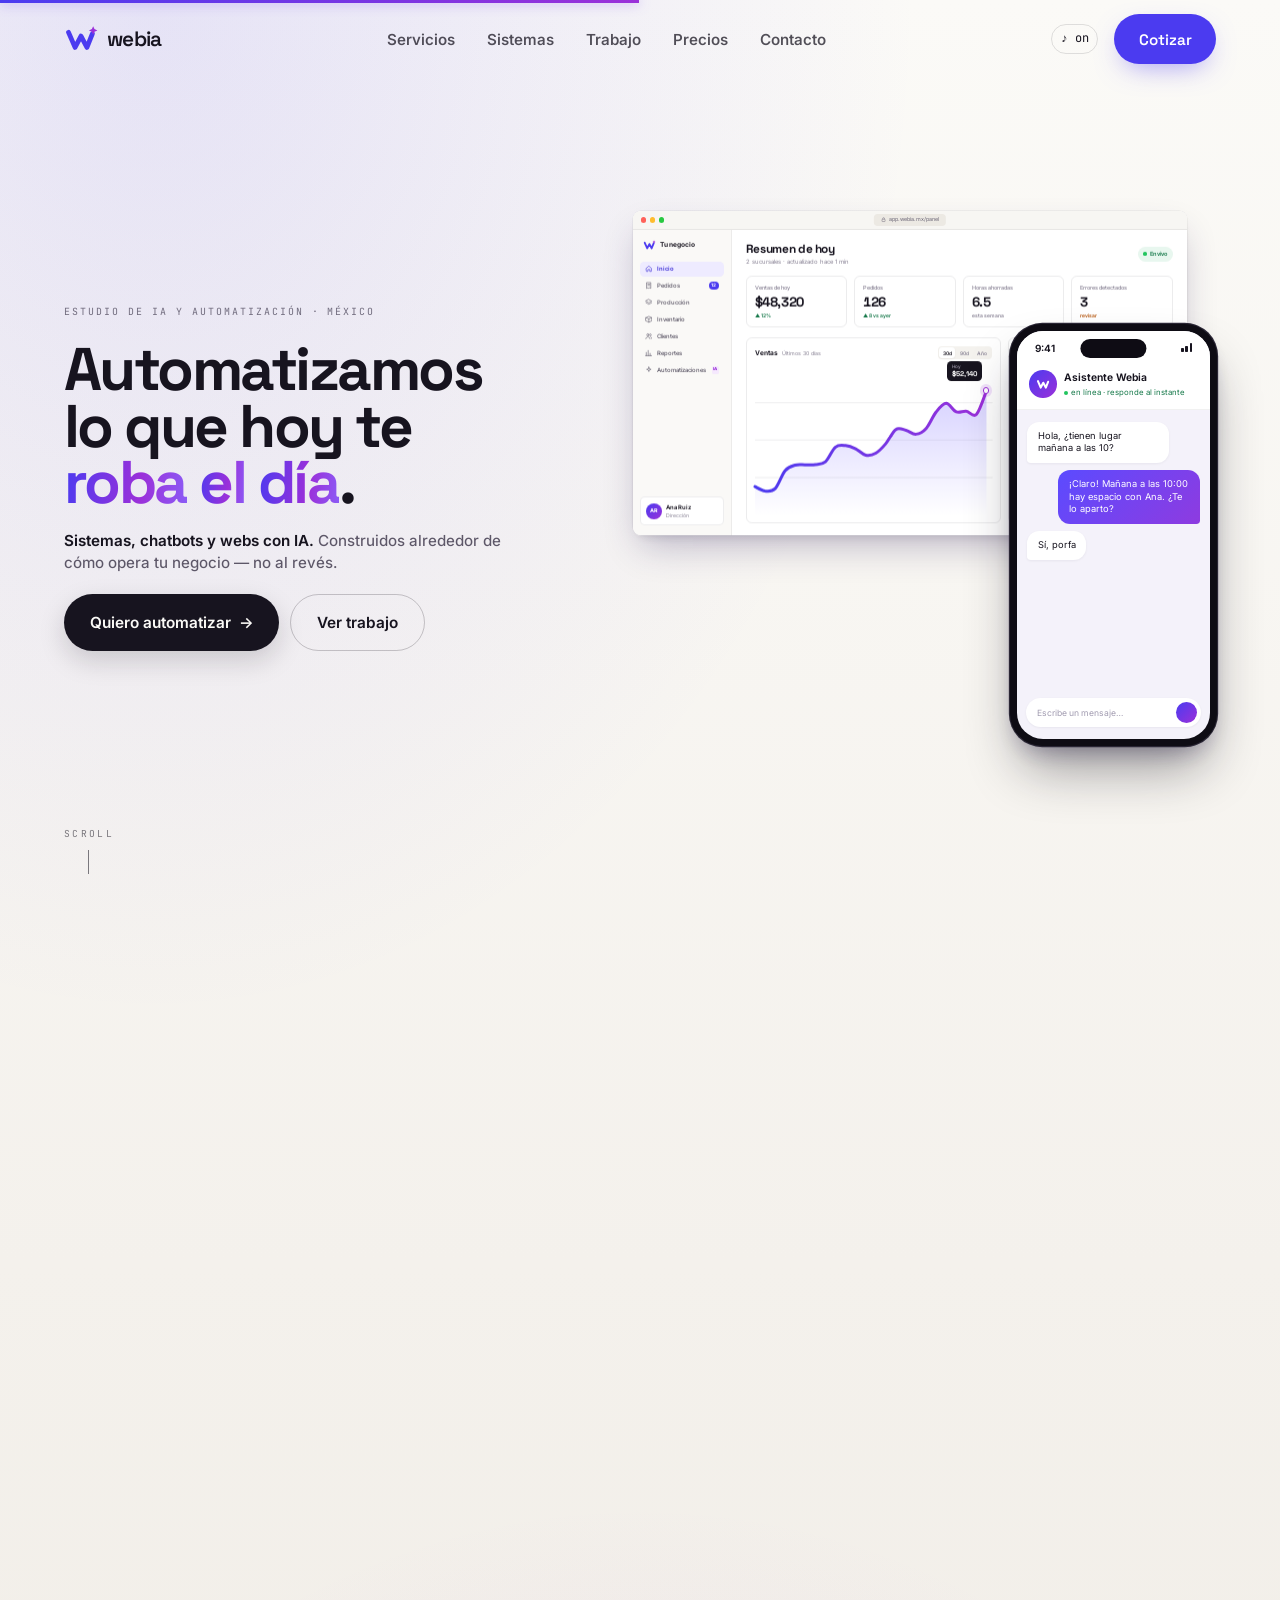
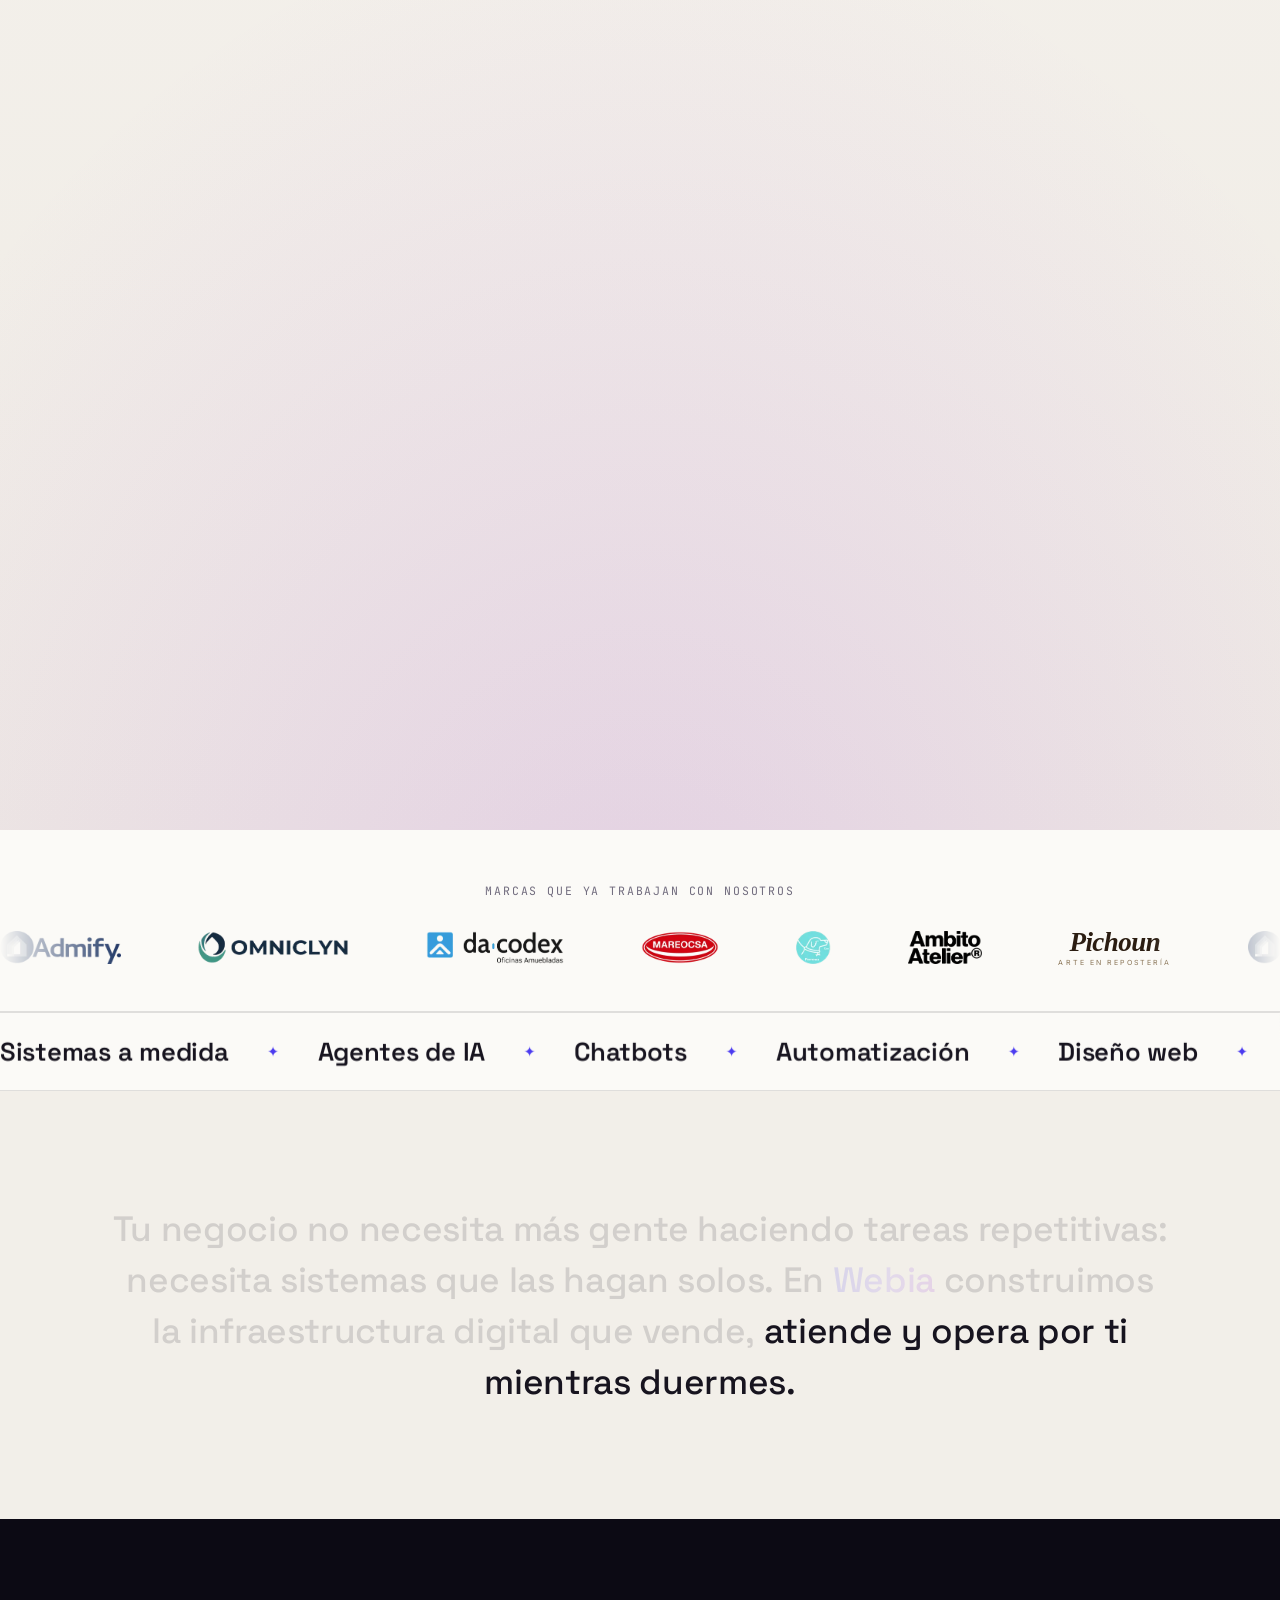
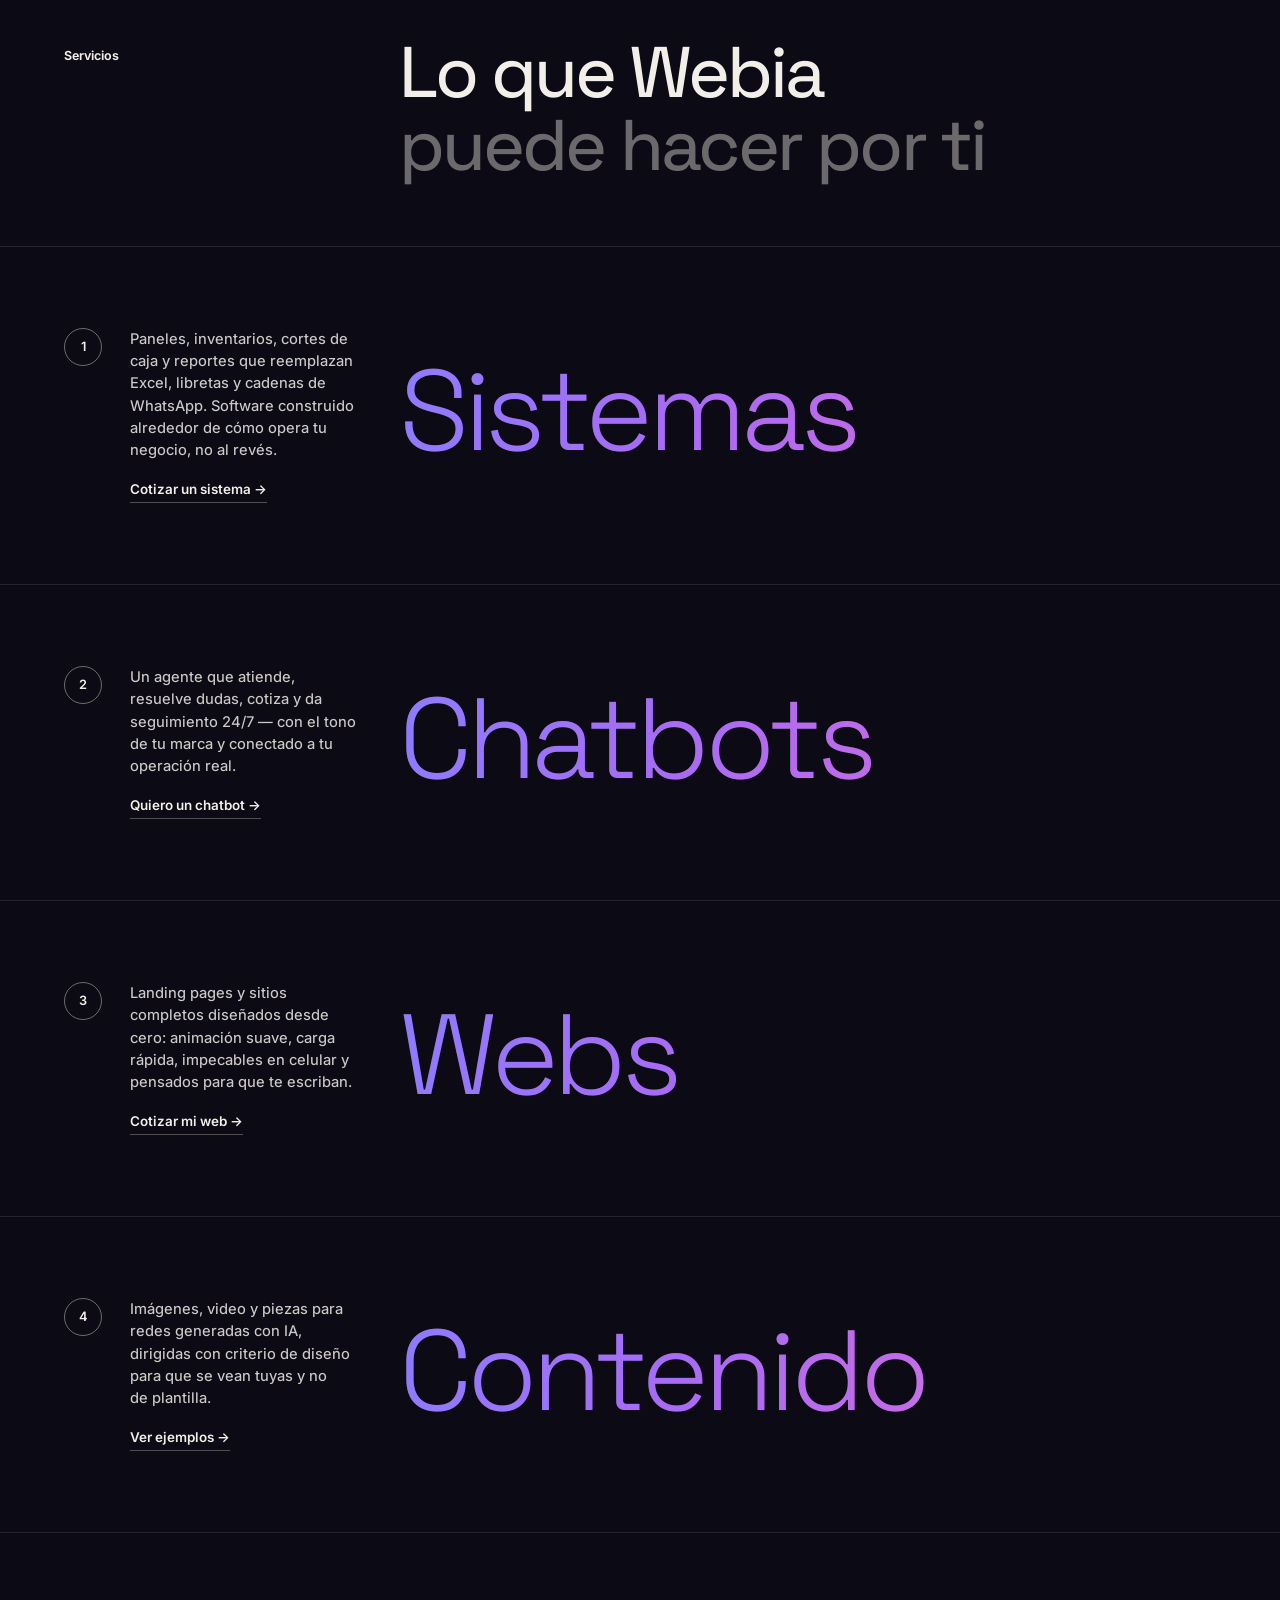
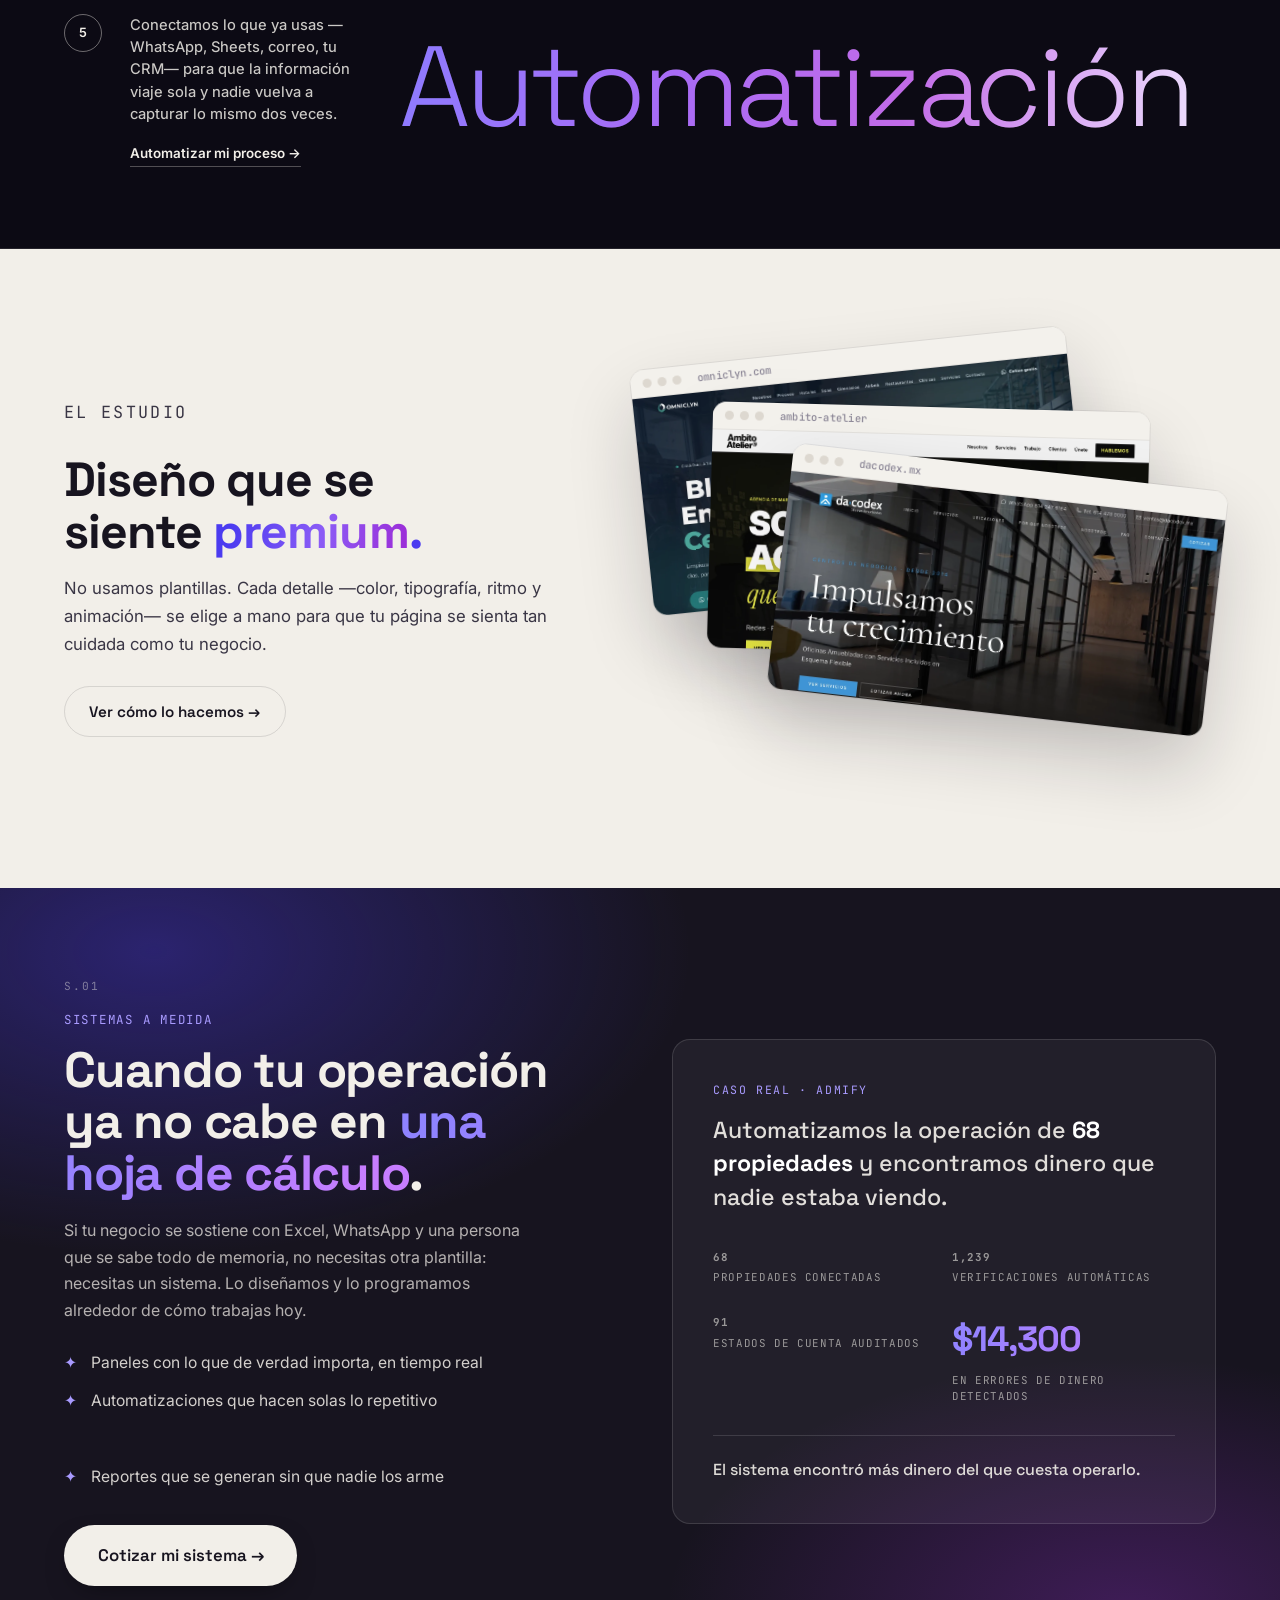
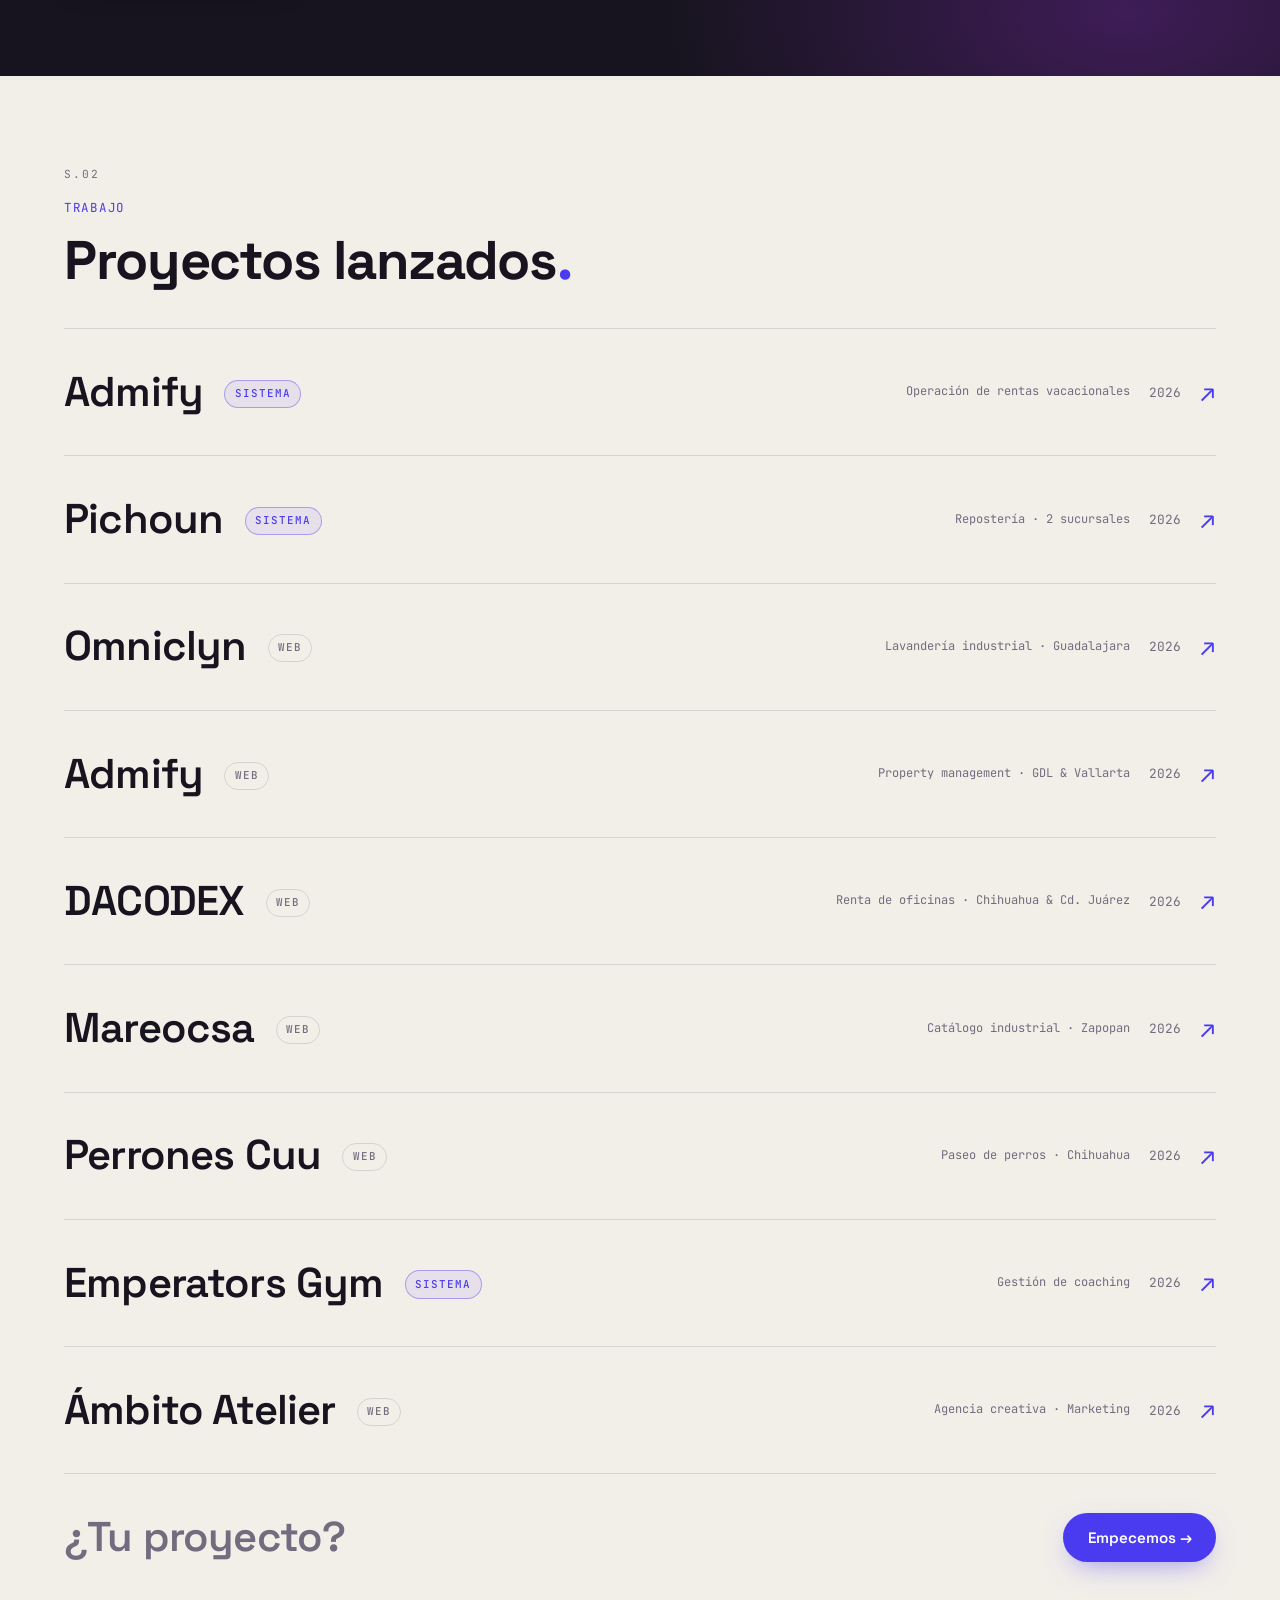
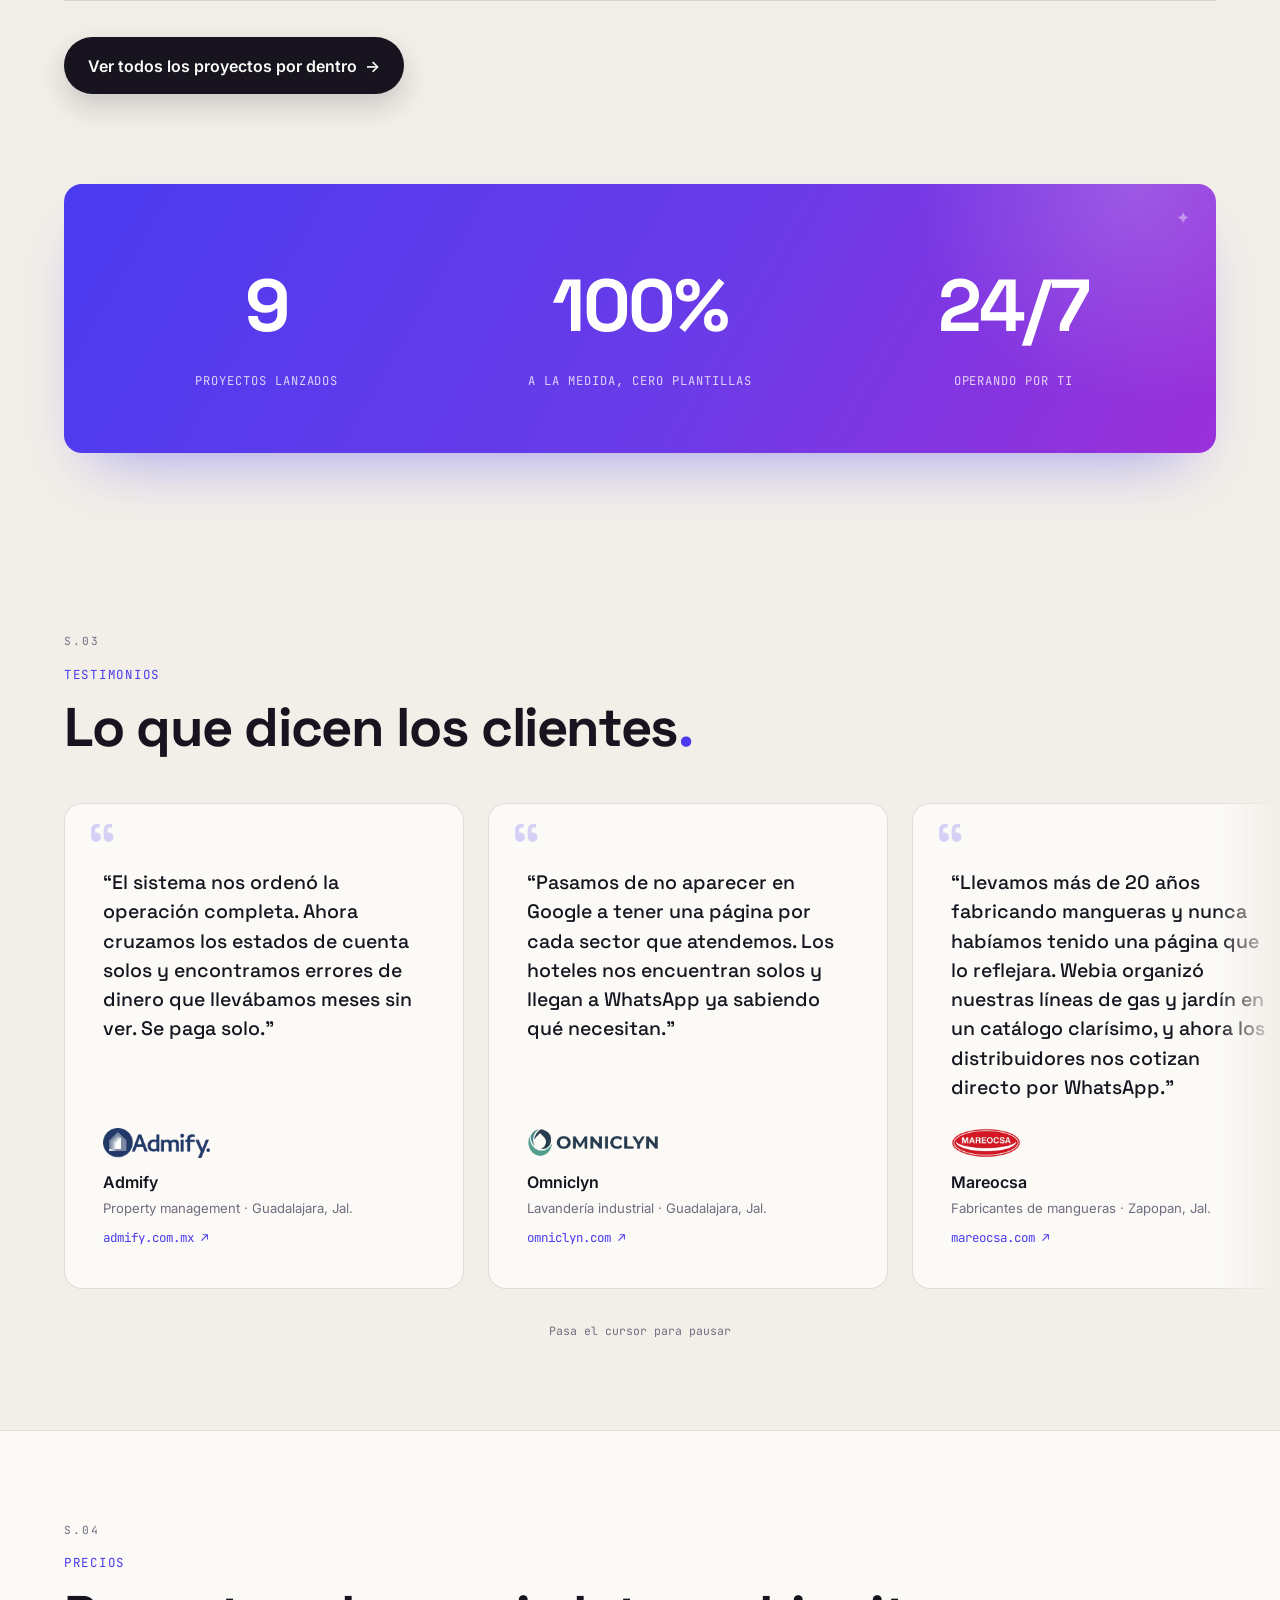
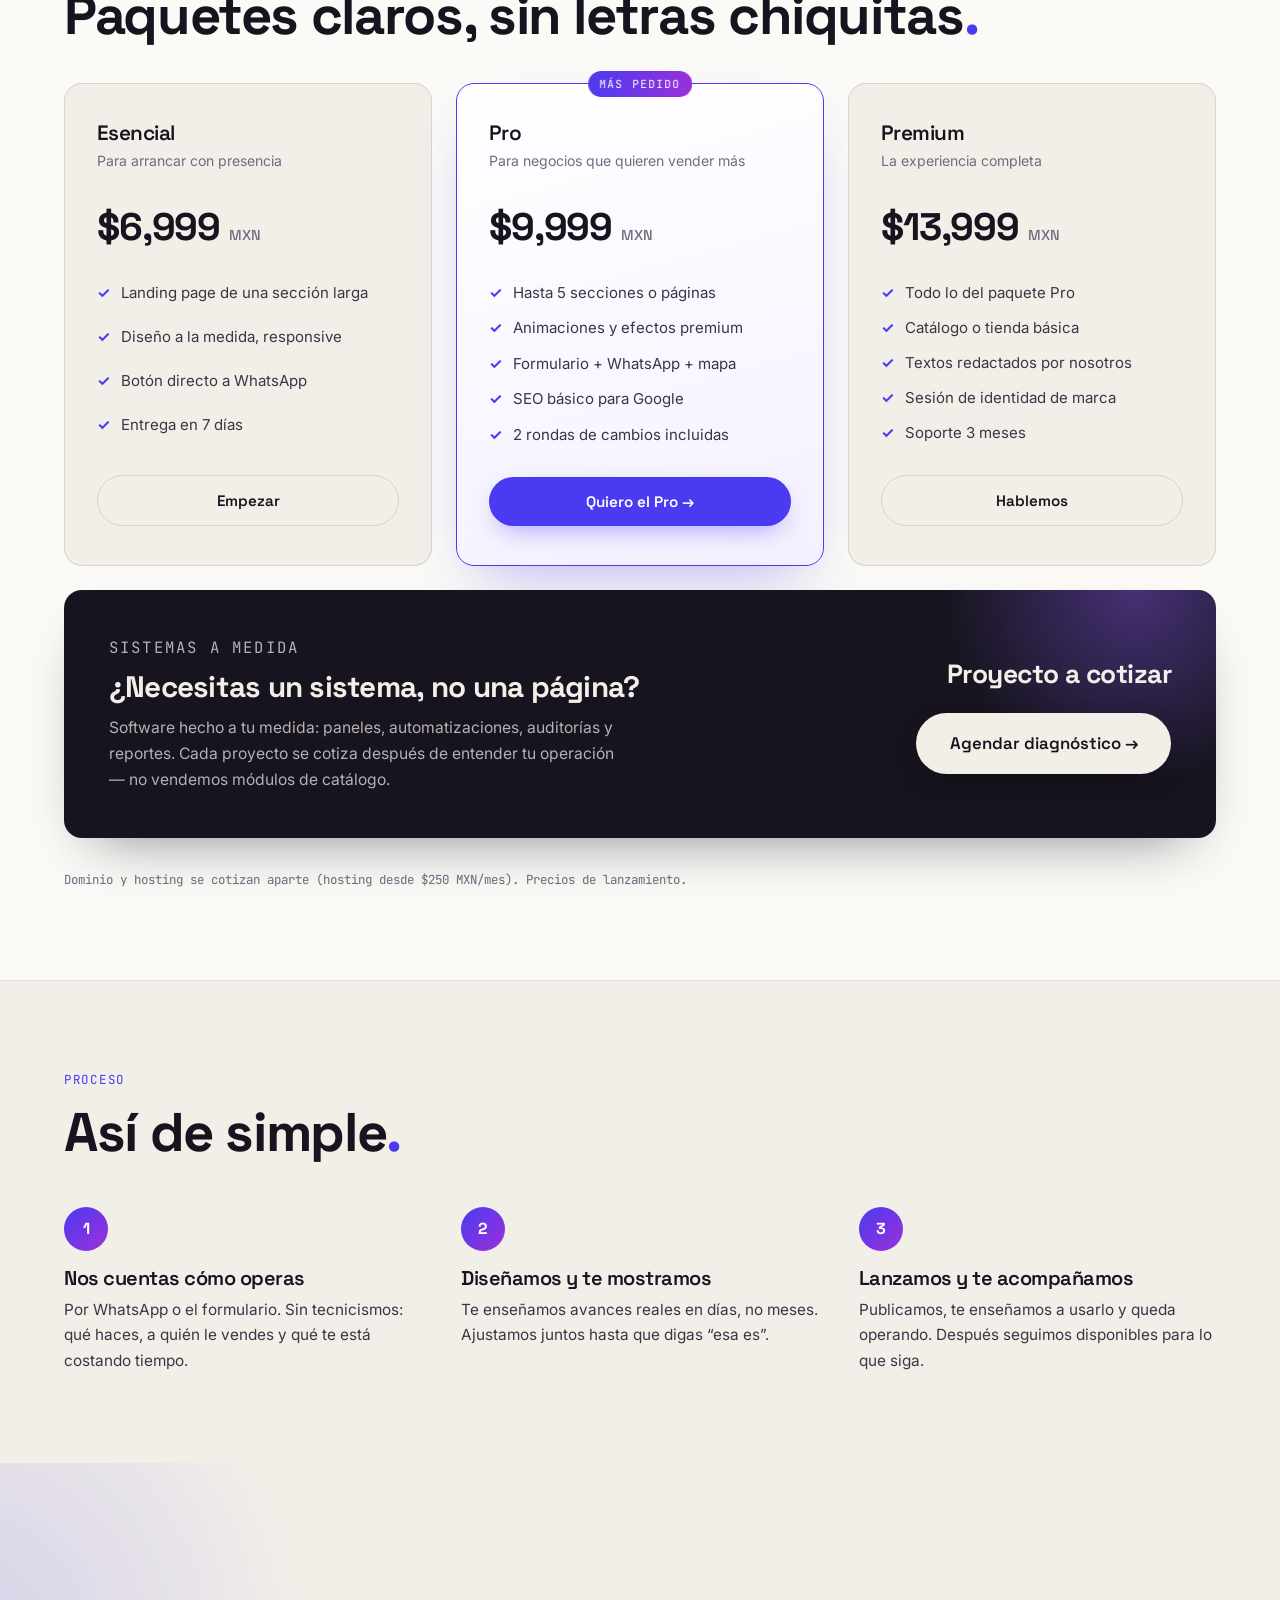
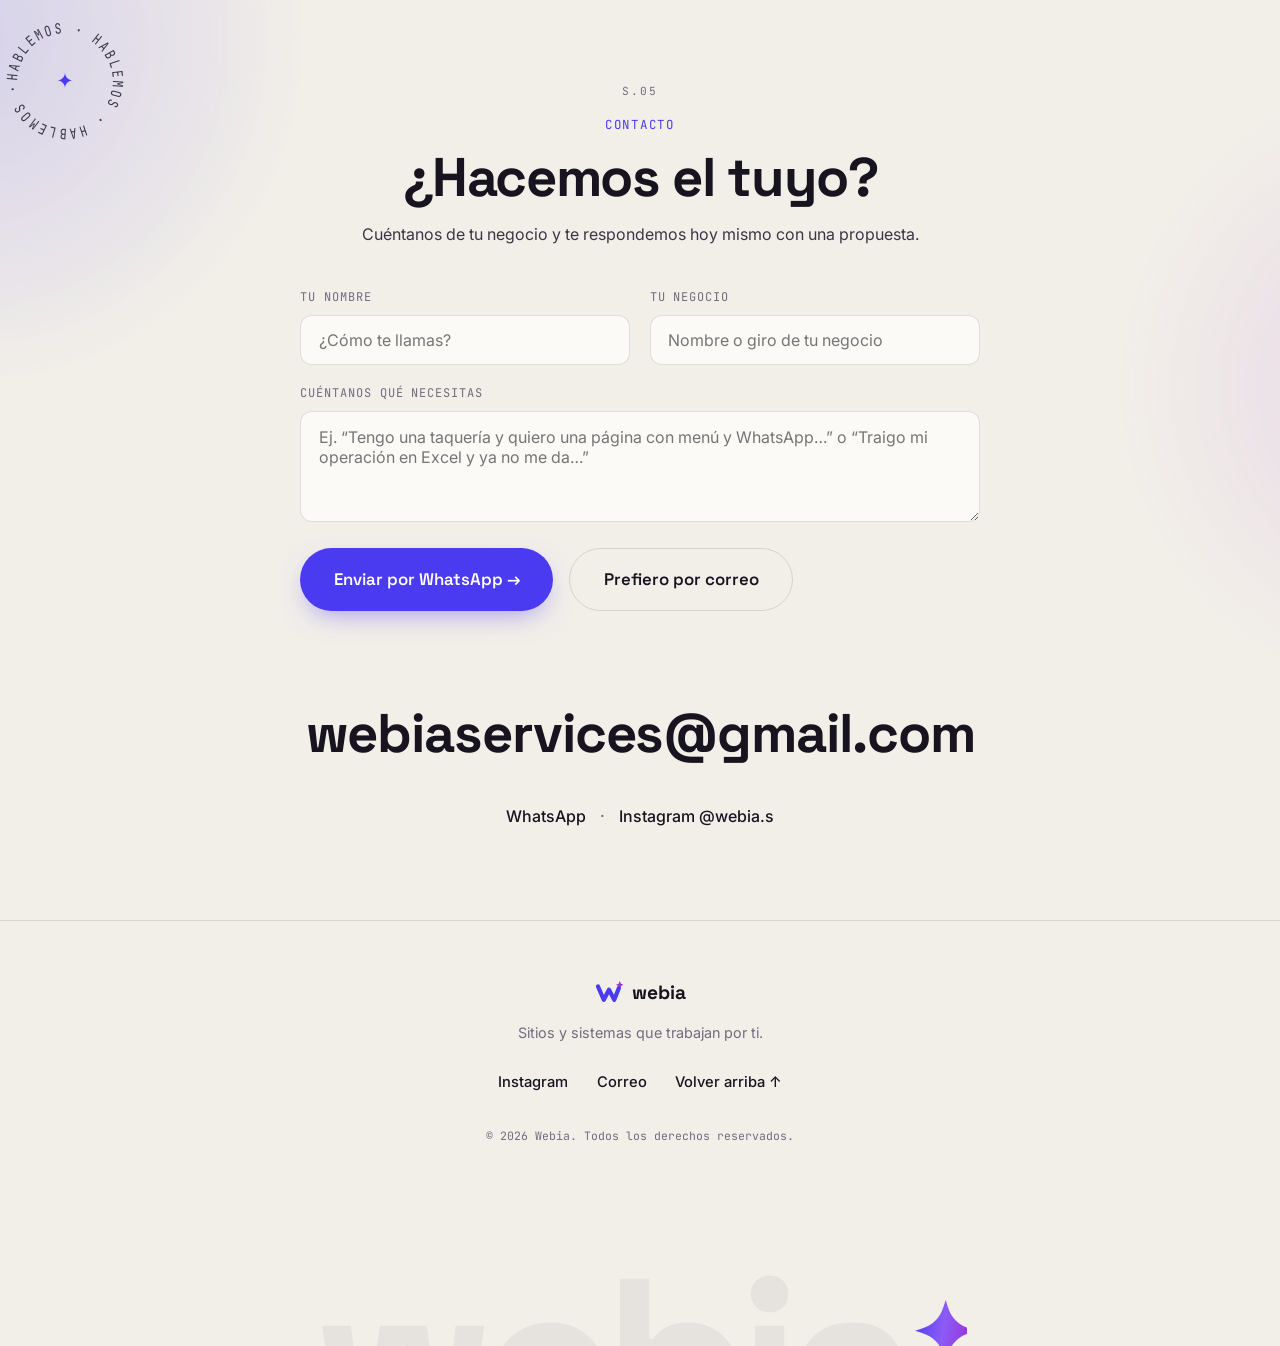
==== commit 3f7b04d9: "pagina /proyectos con casos por dentro; hero a 2 columnas con producto completo; filas de trabajo ll" ====
--- a/index.html
+++ b/index.html
@@ -10,7 +10,7 @@
   <link rel="stylesheet" href="https://fonts.googleapis.com/css2?family=Space+Grotesk:wght@400;500;600;700&amp;family=Inter:wght@400;500;600&amp;family=JetBrains+Mono:wght@400;500&amp;display=swap">
   <link rel="stylesheet" href="styles.css?v=20260930a">
 
-  <link rel="stylesheet" href="find.css?v=20261001j">
+  <link rel="stylesheet" href="find.css?v=20261001k">
   </head>
 <body>
   <a class="skip-link" href="#main">Saltar al contenido</a>
@@ -266,173 +266,74 @@
       </div>
 
       <div class="work-list">
-        <article class="work-row reveal" data-work-row="" data-preview="work-admify-sistema.webp">
-          <button class="work-head" data-snd="click" aria-expanded="false">
+        <article class="work-row reveal" data-preview="work-admify-sistema.webp">
+          <a class="work-head" href="/proyectos#admify" data-snd="click">
             <span class="work-name">Admify <span class="work-type work-type-sys">Sistema</span></span>
-            <span class="work-meta"><span class="work-tag">Operación de rentas vacacionales</span><span class="work-year">2026</span><span class="work-plus" aria-hidden="true">+</span></span>
-          </button>
-          <div class="work-body">
-            <div class="work-grid">
-              <div class="work-detail">
-                <p>El sistema que opera Admify por dentro: conecta 68 propiedades y 66 calendarios, audita los estados de cuenta y cruza automáticamente lo que entró contra lo que debía entrar. En su primera etapa auditó 91 estados con 1,239 verificaciones automáticas y detectó cerca de <strong>$14,300 en errores de dinero</strong> que nadie había visto.</p>
-                <a class="btn btn-ghost" href="#contacto" data-magnetic="" data-snd="click" data-plan="Sistema a medida"><span>Quiero algo así →</span></a>
-              </div>
-              <div class="work-mock" data-tilt-deep="" aria-hidden="true">
-                <div class="mock-bar"><i></i><i></i><i></i><span>panel · admify</span></div>
-                <div class="mock-screen has-shot"><img class="mock-shot" src="work-admify-sistema.webp" alt="Estado de cuenta generado por el sistema de Admify (datos de ejemplo)" loading="lazy" decoding="async" width="1440" height="720"></div>
-              </div>
-            </div>
-          </div>
-        </article><article class="work-row reveal d1" data-work-row="" data-preview="work-pichoun.webp">
-          <button class="work-head" data-snd="click" aria-expanded="false">
+            <span class="work-meta"><span class="work-tag">Operación de rentas vacacionales</span><span class="work-year">2026</span><span class="work-plus" aria-hidden="true">↗</span></span>
+          </a>
+          
+        </article><article class="work-row reveal d1" data-preview="work-pichoun.webp">
+          <a class="work-head" href="/proyectos#pichoun" data-snd="click">
             <span class="work-name">Pichoun <span class="work-type work-type-sys">Sistema</span></span>
-            <span class="work-meta"><span class="work-tag">Repostería · 2 sucursales</span><span class="work-year">2026</span><span class="work-plus" aria-hidden="true">+</span></span>
-          </button>
-          <div class="work-body">
-            <div class="work-grid">
-              <div class="work-detail">
-                <p>Sistema de operaciones para Pichoun, repostería con dos sucursales: pedidos, producción del día, mostrador, corte de caja, merma e inventario en un solo panel. Cada mañana el equipo sabe qué hornear y a qué tienda mandarlo; lo que caduca en vitrina pasa solo a merma y los insumos bajos avisan antes de que falten.</p>
-                <a class="btn btn-ghost" href="#contacto" data-magnetic="" data-snd="click" data-plan="Sistema a medida"><span>Quiero algo así →</span></a>
-              </div>
-              <div class="work-mock" data-tilt-deep="" aria-hidden="true">
-                <div class="mock-bar"><i></i><i></i><i></i><span>panel · pichoun</span></div>
-                <div class="mock-screen has-shot"><img class="mock-shot" src="work-pichoun.webp" alt="Sistema de producción de Pichoun" loading="lazy" decoding="async" width="1440" height="720"></div>
-              </div>
-            </div>
-          </div>
-        </article>
-
-        <article class="work-row reveal d1" data-work-row="" data-preview="work-omniclyn.webp">
-          <button class="work-head" data-snd="click" aria-expanded="false">
+            <span class="work-meta"><span class="work-tag">Repostería · 2 sucursales</span><span class="work-year">2026</span><span class="work-plus" aria-hidden="true">↗</span></span>
+          </a>
+          
+        </article>
+
+        <article class="work-row reveal d1" data-preview="work-omniclyn.webp">
+          <a class="work-head" href="/proyectos#omniclyn" data-snd="click">
             <span class="work-name">Omniclyn <span class="work-type">Web</span></span>
-            <span class="work-meta"><span class="work-tag">Lavandería industrial · Guadalajara</span><span class="work-year">2026</span><span class="work-plus" aria-hidden="true">+</span></span>
-          </button>
-          <div class="work-body">
-            <div class="work-grid">
-              <div class="work-detail">
-                <p>Lavandería industrial B2B que atiende hoteles, Airbnb, restaurantes y gimnasios. Construimos un sitio de más de 20 páginas con estructura SEO por sector y por zona metropolitana, cotizador de 4 pasos que arma el mensaje de WhatsApp solo, y prueba social de clientes como Hyatt Regency Andares.</p>
-                <a class="btn btn-ghost" href="https://omniclyn.com" target="_blank" rel="noopener" data-magnetic="" data-snd="click"><span>Visitar omniclyn.com ↗</span></a>
-              </div>
-              <div class="work-mock" data-tilt-deep="" aria-hidden="true">
-                <div class="mock-bar"><i></i><i></i><i></i><span>omniclyn.com</span></div>
-                <div class="mock-screen has-shot"><img class="mock-shot" src="work-omniclyn.webp" alt="Sitio web de Omniclyn" loading="lazy" decoding="async" width="1440" height="720"></div>
-              </div>
-            </div>
-          </div>
-        </article>
-
-        <article class="work-row reveal d2" data-work-row="" data-preview="work-admify-web.webp">
-          <button class="work-head" data-snd="click" aria-expanded="false">
+            <span class="work-meta"><span class="work-tag">Lavandería industrial · Guadalajara</span><span class="work-year">2026</span><span class="work-plus" aria-hidden="true">↗</span></span>
+          </a>
+          
+        </article>
+
+        <article class="work-row reveal d2" data-preview="work-admify-web.webp">
+          <a class="work-head" href="/proyectos#admify-web" data-snd="click">
             <span class="work-name">Admify <span class="work-type">Web</span></span>
-            <span class="work-meta"><span class="work-tag">Property management · GDL &amp; Vallarta</span><span class="work-year">2026</span><span class="work-plus" aria-hidden="true">+</span></span>
-          </button>
-          <div class="work-body">
-            <div class="work-grid">
-              <div class="work-detail">
-                <p>Administradora de rentas vacacionales con más de 70 propiedades en Guadalajara, Zapopan, Puerto Vallarta y Chapala. Sitio corporativo con portafolio filtrable por destino, 18 páginas de aterrizaje por zona y por servicio para posicionar en Google, y consultoría directa por WhatsApp.</p>
-                <a class="btn btn-ghost" href="https://www.admify.com.mx" target="_blank" rel="noopener" data-magnetic="" data-snd="click"><span>Visitar admify.com.mx ↗</span></a>
-              </div>
-              <div class="work-mock" data-tilt-deep="" aria-hidden="true">
-                <div class="mock-bar"><i></i><i></i><i></i><span>admify.com.mx</span></div>
-                <div class="mock-screen has-shot"><img class="mock-shot" src="work-admify-web.webp" alt="Sitio web de Admify" loading="lazy" decoding="async" width="1440" height="720"></div>
-              </div>
-            </div>
-          </div>
-        </article>
-
-        <article class="work-row reveal" data-work-row="" data-preview="work-dacodex.webp">
-          <button class="work-head" data-snd="click" aria-expanded="false">
+            <span class="work-meta"><span class="work-tag">Property management · GDL &amp; Vallarta</span><span class="work-year">2026</span><span class="work-plus" aria-hidden="true">↗</span></span>
+          </a>
+          
+        </article>
+
+        <article class="work-row reveal" data-preview="work-dacodex.webp">
+          <a class="work-head" href="/proyectos#dacodex" data-snd="click">
             <span class="work-name">DACODEX <span class="work-type">Web</span></span>
-            <span class="work-meta"><span class="work-tag">Renta de oficinas · Chihuahua &amp; Cd. Juárez</span><span class="work-year">2026</span><span class="work-plus" aria-hidden="true">+</span></span>
-          </button>
-          <div class="work-body">
-            <div class="work-grid">
-              <div class="work-detail">
-                <p>Sitio de 9 páginas para renta de oficinas y coworking en Chihuahua y Ciudad Juárez. Rápido de verdad: 92/100 de velocidad en móvil y 100/100 en SEO según Google PageSpeed —mismo rango que Apple o Vercel— con cotización directa por WhatsApp 24/7.</p>
-                <a class="btn btn-ghost" href="https://dacodex.mx" target="_blank" rel="noopener" data-magnetic="" data-snd="click"><span>Visitar dacodex.mx ↗</span></a>
-              </div>
-              <div class="work-mock" data-tilt-deep="" aria-hidden="true">
-                <div class="mock-bar"><i></i><i></i><i></i><span>dacodex.mx</span></div>
-                <div class="mock-screen has-shot"><img class="mock-shot" src="work-dacodex.webp" alt="Sitio web de DACODEX" loading="lazy" decoding="async" width="1440" height="720"></div>
-              </div>
-            </div>
-          </div>
-        </article>
-
-        <article class="work-row reveal d1" data-work-row="" data-preview="work-mareocsa.webp">
-          <button class="work-head" data-snd="click" aria-expanded="false">
+            <span class="work-meta"><span class="work-tag">Renta de oficinas · Chihuahua &amp; Cd. Juárez</span><span class="work-year">2026</span><span class="work-plus" aria-hidden="true">↗</span></span>
+          </a>
+          
+        </article>
+
+        <article class="work-row reveal d1" data-preview="work-mareocsa.webp">
+          <a class="work-head" href="/proyectos#mareocsa" data-snd="click">
             <span class="work-name">Mareocsa <span class="work-type">Web</span></span>
-            <span class="work-meta"><span class="work-tag">Catálogo industrial · Zapopan</span><span class="work-year">2026</span><span class="work-plus" aria-hidden="true">+</span></span>
-          </button>
-          <div class="work-body">
-            <div class="work-grid">
-              <div class="work-detail">
-                <p>Fabricantes de mangueras en Zapopan con más de 20 años de trayectoria que no tenían una web a su altura. Organizamos sus dos líneas — gas (Mangueras Reforzadas de Occidente) y jardín (Gamaplas) — en un catálogo claro de más de 15 productos, con galería de fábrica y cotización directa por WhatsApp para distribuidores y mayoristas.</p>
-                <a class="btn btn-ghost" href="https://mareocsa.com" target="_blank" rel="noopener" data-magnetic="" data-snd="click"><span>Visitar mareocsa.com ↗</span></a>
-              </div>
-              <div class="work-mock" data-tilt-deep="" aria-hidden="true">
-                <div class="mock-bar"><i></i><i></i><i></i><span>mareocsa.com</span></div>
-                <div class="mock-screen has-shot"><img class="mock-shot" src="work-mareocsa.webp" alt="Sitio web de Mareocsa" loading="lazy" decoding="async" width="1440" height="720"></div>
-              </div>
-            </div>
-          </div>
-        </article>
-
-        <article class="work-row reveal d2" data-work-row="" data-preview="work-perrones.webp">
-          <button class="work-head" data-snd="click" aria-expanded="false">
+            <span class="work-meta"><span class="work-tag">Catálogo industrial · Zapopan</span><span class="work-year">2026</span><span class="work-plus" aria-hidden="true">↗</span></span>
+          </a>
+          
+        </article>
+
+        <article class="work-row reveal d2" data-preview="work-perrones.webp">
+          <a class="work-head" href="/proyectos#perrones" data-snd="click">
             <span class="work-name">Perrones Cuu <span class="work-type">Web</span></span>
-            <span class="work-meta"><span class="work-tag">Paseo de perros · Chihuahua</span><span class="work-year">2026</span><span class="work-plus" aria-hidden="true">+</span></span>
-          </button>
-          <div class="work-body">
-            <div class="work-grid">
-              <div class="work-detail">
-                <p>Plataforma de paseos de perros en Ciudad Chihuahua: los dueños registran a su perrito, agendan en segundos y reciben foto y reporte al terminar, con GPS en tiempo real y paseadores verificados. Paquetes claros desde $110 y reservas a un mensaje de distancia.</p>
-                <a class="btn btn-ghost" href="https://perronescuu.com" target="_blank" rel="noopener" data-magnetic="" data-snd="click"><span>Visitar perronescuu.com ↗</span></a>
-              </div>
-              <div class="work-mock" data-tilt-deep="" aria-hidden="true">
-                <div class="mock-bar"><i></i><i></i><i></i><span>perronescuu.com</span></div>
-                <div class="mock-screen has-shot"><img class="mock-shot" src="work-perrones.webp" alt="Sitio web de Perrones Cuu" loading="lazy" decoding="async" width="1440" height="720"></div>
-              </div>
-            </div>
-          </div>
-        </article>
-
-        <article class="work-row reveal d2" data-work-row="" data-preview="work-emperators.webp">
-          <button class="work-head" data-snd="click" aria-expanded="false">
+            <span class="work-meta"><span class="work-tag">Paseo de perros · Chihuahua</span><span class="work-year">2026</span><span class="work-plus" aria-hidden="true">↗</span></span>
+          </a>
+          
+        </article>
+
+        <article class="work-row reveal d2" data-preview="work-emperators.webp">
+          <a class="work-head" href="/proyectos#emperators" data-snd="click">
             <span class="work-name">Emperators Gym <span class="work-type work-type-sys">Sistema</span></span>
-            <span class="work-meta"><span class="work-tag">Gestión de coaching</span><span class="work-year">2026</span><span class="work-plus" aria-hidden="true">+</span></span>
-          </button>
-          <div class="work-body">
-            <div class="work-grid">
-              <div class="work-detail">
-                <p>Sistema a medida para el coach de Emperators Gym: sus alumnos, sus rutinas y su seguimiento en un solo panel. Se acabaron las libretas y las hojas de cálculo — cada cliente, su plan y su avance a un clic, desde el celular y en pleno gimnasio.</p>
-                <a class="btn btn-ghost" href="#contacto" data-magnetic="" data-snd="click" data-plan="Sistema a medida"><span>Quiero algo así →</span></a>
-              </div>
-              <div class="work-mock" data-tilt-deep="" aria-hidden="true">
-                <div class="mock-bar"><i></i><i></i><i></i><span>emperators gym · plataforma</span></div>
-                <div class="mock-screen has-shot"><img class="mock-shot" src="work-emperators.webp" alt="Sitio y plataforma de Emperator’s Gym" loading="lazy" decoding="async" width="1440" height="720"></div>
-              </div>
-            </div>
-          </div>
-        </article>
-
-        <article class="work-row reveal d1" data-work-row="" data-preview="work-ambito.webp">
-          <button class="work-head" data-snd="click" aria-expanded="false">
+            <span class="work-meta"><span class="work-tag">Gestión de coaching</span><span class="work-year">2026</span><span class="work-plus" aria-hidden="true">↗</span></span>
+          </a>
+          
+        </article>
+
+        <article class="work-row reveal d1" data-preview="work-ambito.webp">
+          <a class="work-head" href="/proyectos#ambito" data-snd="click">
             <span class="work-name">Ámbito Atelier <span class="work-type">Web</span></span>
-            <span class="work-meta"><span class="work-tag">Agencia creativa · Marketing</span><span class="work-year">2026</span><span class="work-plus" aria-hidden="true">+</span></span>
-          </button>
-          <div class="work-body">
-            <div class="work-grid">
-              <div class="work-detail">
-                <p>Agencia de marketing creativo que trabaja con solo 8 clientes a la vez para dar enfoque total. Le construimos un sitio con la actitud de su marca —negro y lima, tipografía editorial y motion en cada scroll— que presume sus +18 campañas integrales y +11 activaciones nacionales e internacionales.</p>
-                <a class="btn btn-ghost" href="https://ambito-atelier.vercel.app" target="_blank" rel="noopener" data-magnetic="" data-snd="click"><span>Visitar el sitio ↗</span></a>
-              </div>
-              <div class="work-mock" data-tilt-deep="" aria-hidden="true">
-                <div class="mock-bar"><i></i><i></i><i></i><span>ambito-atelier</span></div>
-                <div class="mock-screen has-shot"><img class="mock-shot" src="work-ambito.webp" alt="Sitio web de Ámbito Atelier" loading="lazy" decoding="async" width="1440" height="720"></div>
-              </div>
-            </div>
-          </div>
+            <span class="work-meta"><span class="work-tag">Agencia creativa · Marketing</span><span class="work-year">2026</span><span class="work-plus" aria-hidden="true">↗</span></span>
+          </a>
+          
         </article>
 
         <article class="work-row work-row-next reveal d2">
@@ -441,7 +342,7 @@
             <span class="work-meta"><a class="btn btn-primary" href="#contacto" data-magnetic="" data-snd="click"><span>Empecemos →</span></a></span>
           </div>
         </article>
-      </div>
+      </div><a class="work-all" href="/proyectos" data-snd="click">Ver todos los proyectos por dentro <span>→</span></a>
     </section>
 
     <section class="stats-wrap">
@@ -675,5 +576,5 @@
 
 
 <script defer="" src="lenis.min.js?v=20261001c"></script>
-<script defer="" src="find.js?v=20261001j"></script>
+<script defer="" src="find.js?v=20261001k"></script>
 </body></html>
--- a/find.css
+++ b/find.css
@@ -271,11 +271,68 @@
 @media (max-width:370px){
   .hv-pill,.hv-ghost{ padding:.78rem .85rem; font-size:.82rem; }
 }
-@media (max-width:760px){
-  .hv-visual{ height:46%; }
-  .ui-scene{ --u: calc(158vw / 112); left:5vw; translate:none; top:3%; }
-  .ui-phone{ font-size:calc(50vw / 27); left:42vw; right:auto; top:5vw; }
-}
+/* ---------- 2c. HERO A DOS COLUMNAS: producto completo a la derecha ---------- */
+@media (min-width:1024px){
+  .hero-v2 .hv-stage{
+    display:grid !important; grid-template-columns:minmax(0,.94fr) minmax(0,1.06fr);
+    align-items:center; justify-items:stretch; column-gap:clamp(2rem,4vw,4.5rem);
+    padding:64px var(--gutter,5vw) 1vh !important;
+  }
+  .hero-v2 .hv-copy{ grid-column:1; grid-row:1; text-align:left; width:auto; padding-top:0; }
+  .hero-v2 .hv-title{ font-size:clamp(2.7rem,4.7vw,5.3rem); }
+  .hero-v2 .hv-sub{ margin-left:0; margin-right:0; max-width:44ch; }
+  .hero-v2 .hv-cta{ justify-content:flex-start; }
+  .hero-v2 .hv-visual{
+    position:relative; grid-column:2; grid-row:1; inset:auto; height:auto;
+    width:min(100%, calc((100svh - 120px) * 118 / 108)); justify-self:end;
+    aspect-ratio:118 / 108; container-type:inline-size;
+    perspective:2200px; perspective-origin:40% 10%;
+  }
+  .hero-v2 .ui-scene{ --u: calc(100cqw / 118); left:0; top:0; translate:none; width:112em; }
+  .hero-v2 .ui-win{ transform:rotateX(6deg); }
+  .hero-v2 .ui-phone{ font-size:calc(100cqw / 118 * 1.55); right:-3.87em; top:14.8em; }
+}
+/* celular y tablet: copy arriba, producto completo abajo (sin cortes) */
+@media (max-width:1023px){
+  .hero-v2 .hv-visual{
+    top:var(--hv-top,56%); bottom:2.5vh; height:auto; container-type:size; perspective:none;
+  }
+  .hero-v2 .ui-scene{ position:absolute; inset:0; width:auto; left:0; top:0; translate:none; }
+  .hero-v2 .ui-win{
+    position:absolute; left:3cqw; top:50%; translate:0 -50%;
+    font-size:calc(100cqw * .78 / 112); transform:none;
+  }
+  .hero-v2 .ui-phone{
+    left:auto; right:5cqw; top:50%; translate:0 -50%;
+    font-size:min(calc(100cqh * .97 / 55), calc(100cqw * .56 / 27));
+  }
+  .hero-v2 .hv-cta{ flex-wrap:nowrap; }
+}
+
+/* ---------- 2d. TRANSICIÓN ENTRE PÁGINAS ---------- */
+@view-transition { navigation: auto; }
+::view-transition-old(root){ animation:.42s cubic-bezier(.65,0,.35,1) both wbOut; }
+::view-transition-new(root){ animation:.62s cubic-bezier(.22,1,.36,1) both wbIn; }
+::view-transition-group(pj-title){ animation-duration:.7s; animation-timing-function:cubic-bezier(.22,1,.36,1); }
+@keyframes wbOut{ to{ opacity:0; transform:translateY(-1.5%) scale(.985); } }
+@keyframes wbIn{ from{ opacity:0; transform:translateY(2.5%); } }
+
+/* ---------- 2e. TRABAJO: cada fila lleva a su caso ---------- */
+.work-row a.work-head{
+  display:flex; align-items:center; justify-content:space-between; gap:1rem;
+  width:100%; text-decoration:none; color:inherit; cursor:pointer;
+}
+.work-row a.work-head .work-plus{ transition:transform .45s cubic-bezier(.22,1,.36,1), color .3s ease; }
+.work-row a.work-head:hover .work-plus{ transform:translate(3px,-3px); color:var(--violet,#9B30D9); }
+.work-all{
+  display:inline-flex; align-items:center; gap:.5rem; margin-top:clamp(1.6rem,4vh,2.4rem);
+  padding:.95rem 1.5rem; border-radius:999px; background:var(--ink,#17141F); color:#FBFAF7;
+  font-weight:600; text-decoration:none; transition:transform .45s cubic-bezier(.22,1,.36,1), box-shadow .45s ease;
+  box-shadow:0 12px 28px rgba(23,20,31,.18);
+}
+.work-all:hover{ transform:translateY(-2px); box-shadow:0 16px 36px rgba(23,20,31,.26); }
+.work-all span{ transition:transform .45s cubic-bezier(.22,1,.36,1); }
+.work-all:hover span{ transform:translateX(5px); }
 
 .hv-scroll{
   position:absolute; left:var(--gutter,5vw); bottom:1.6rem; z-index:3;
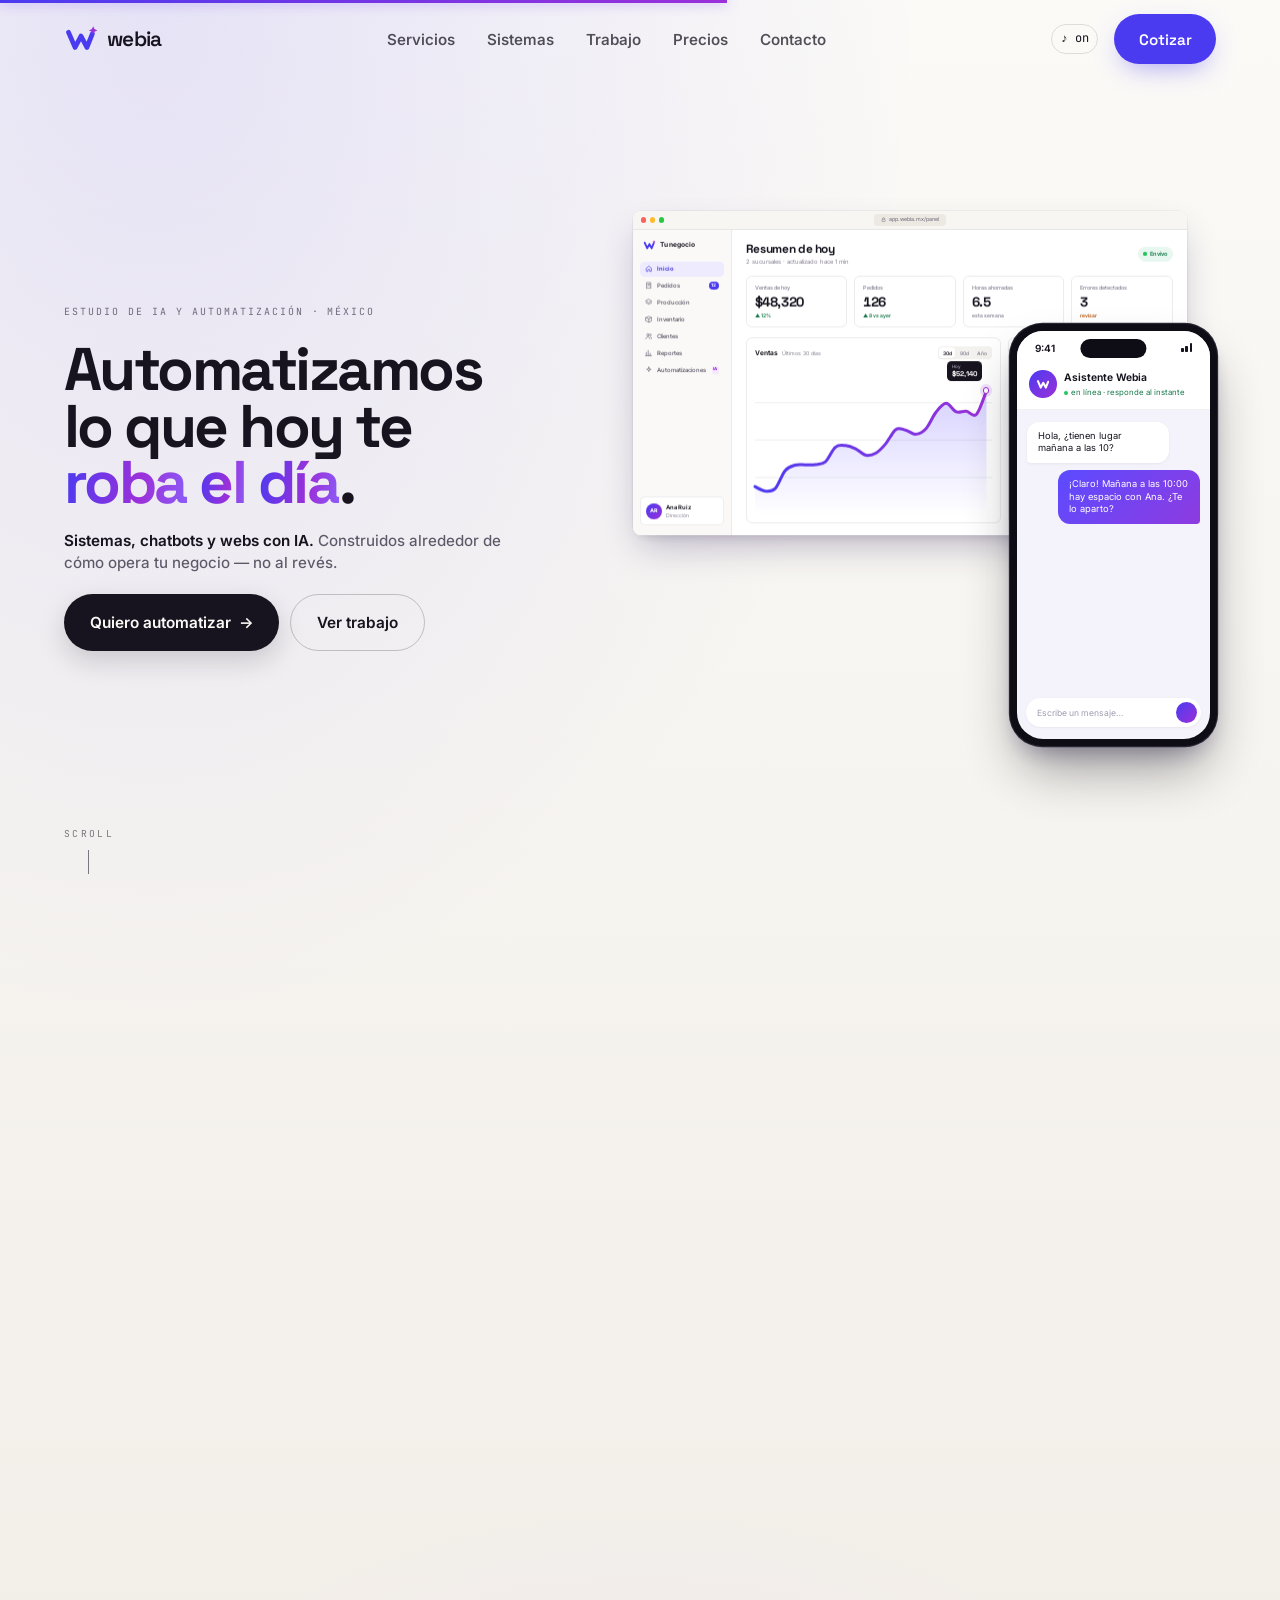
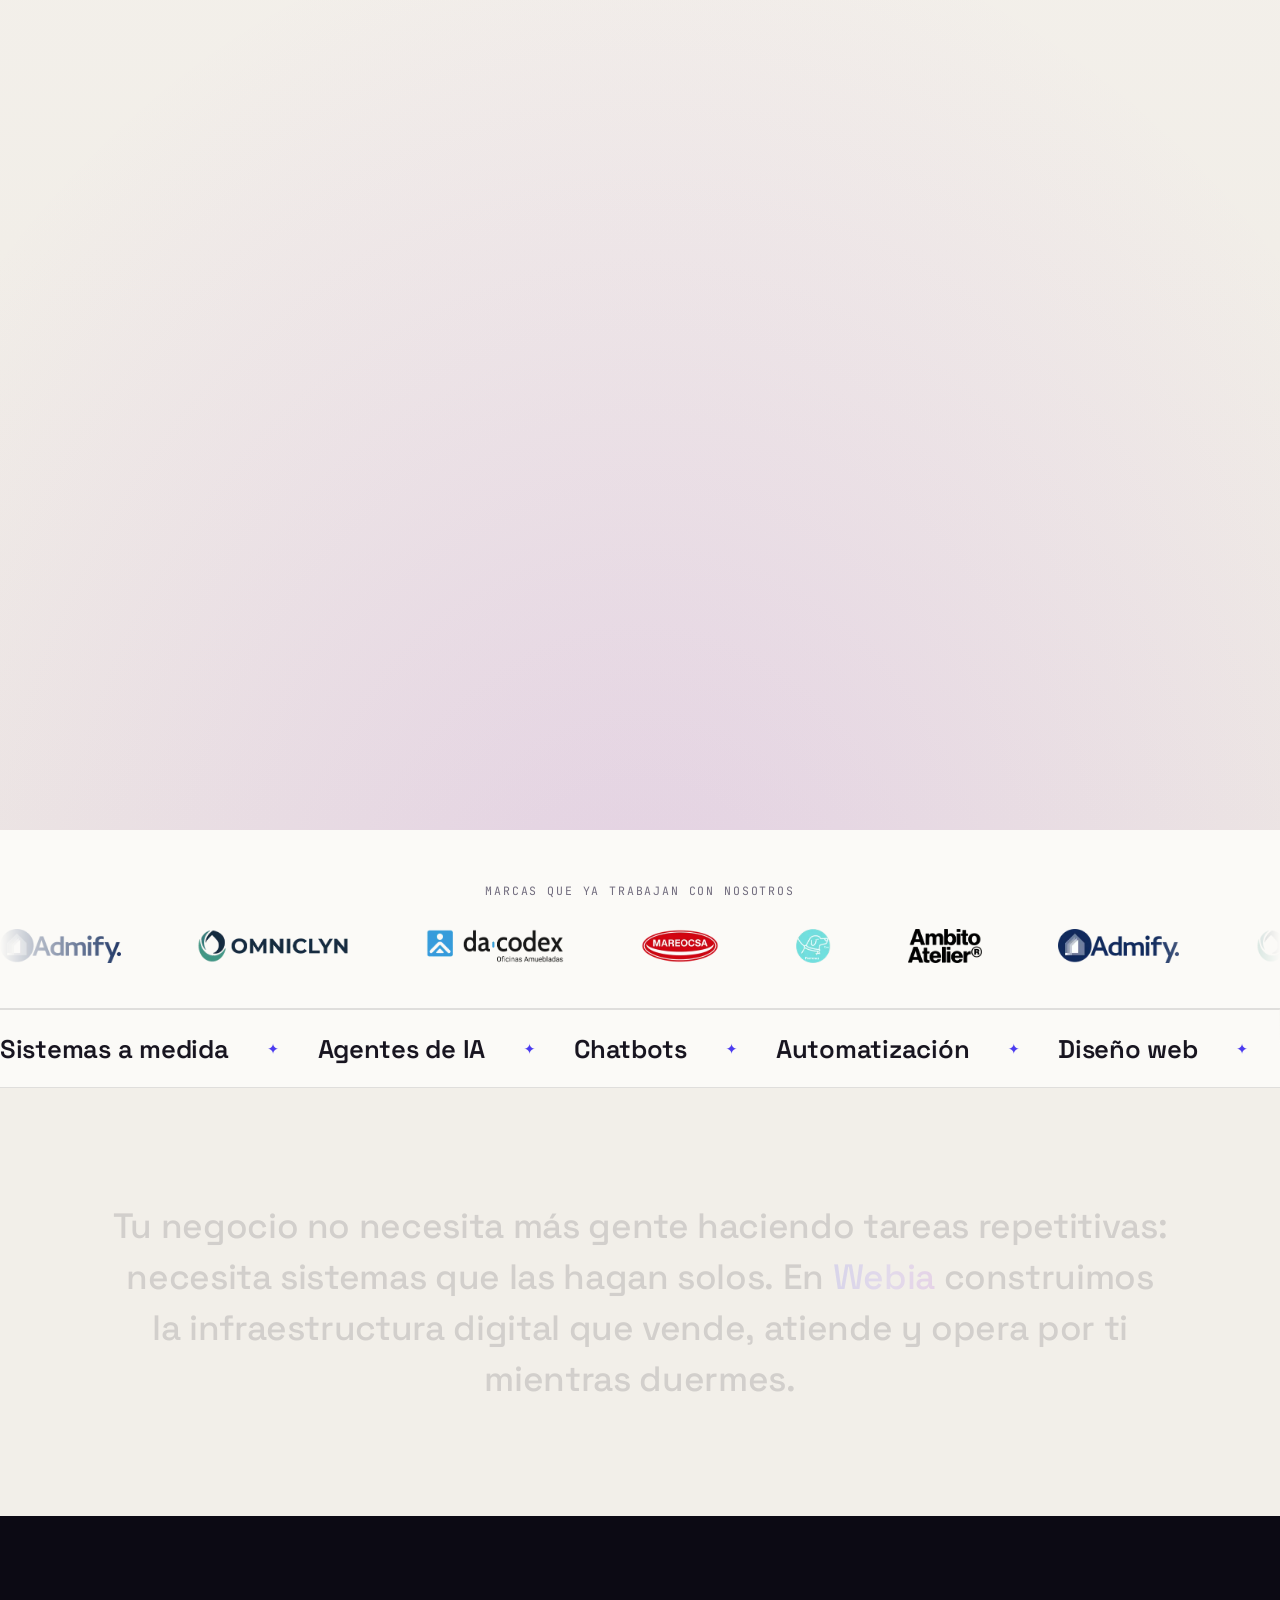
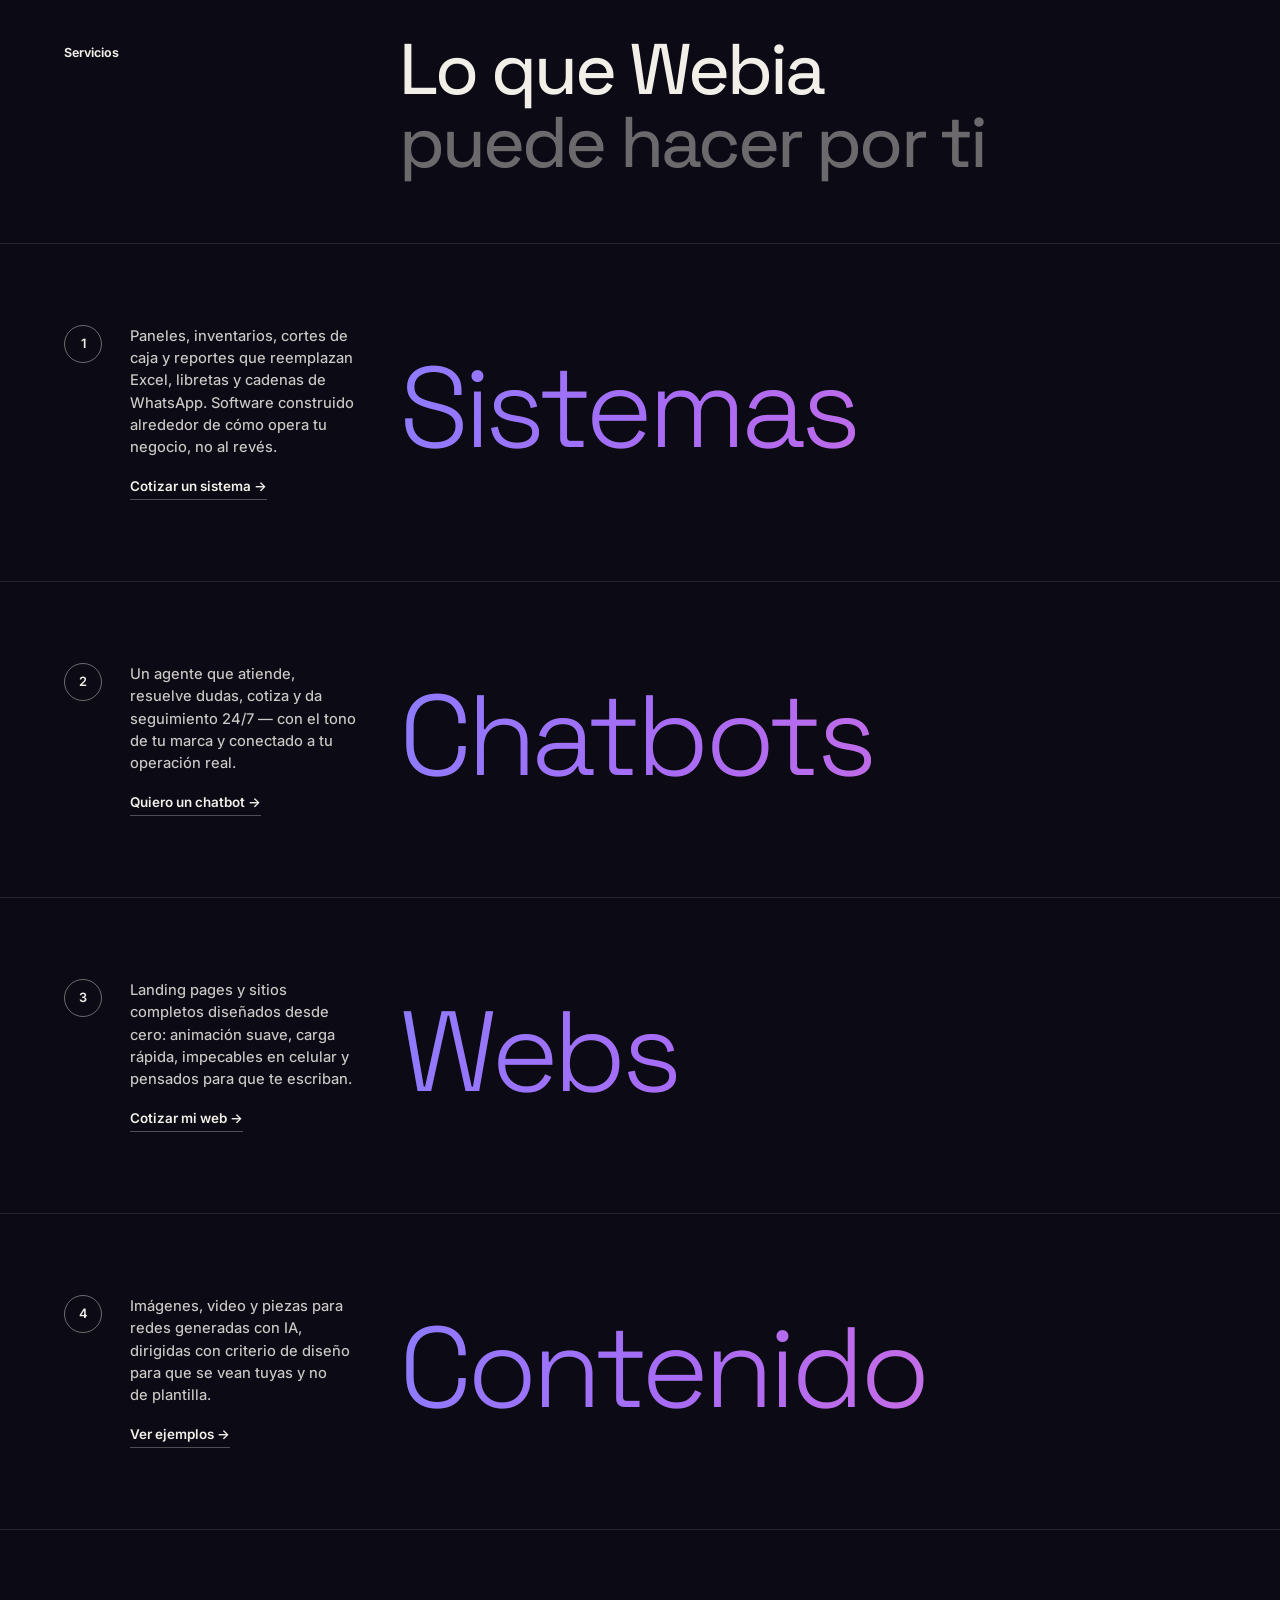
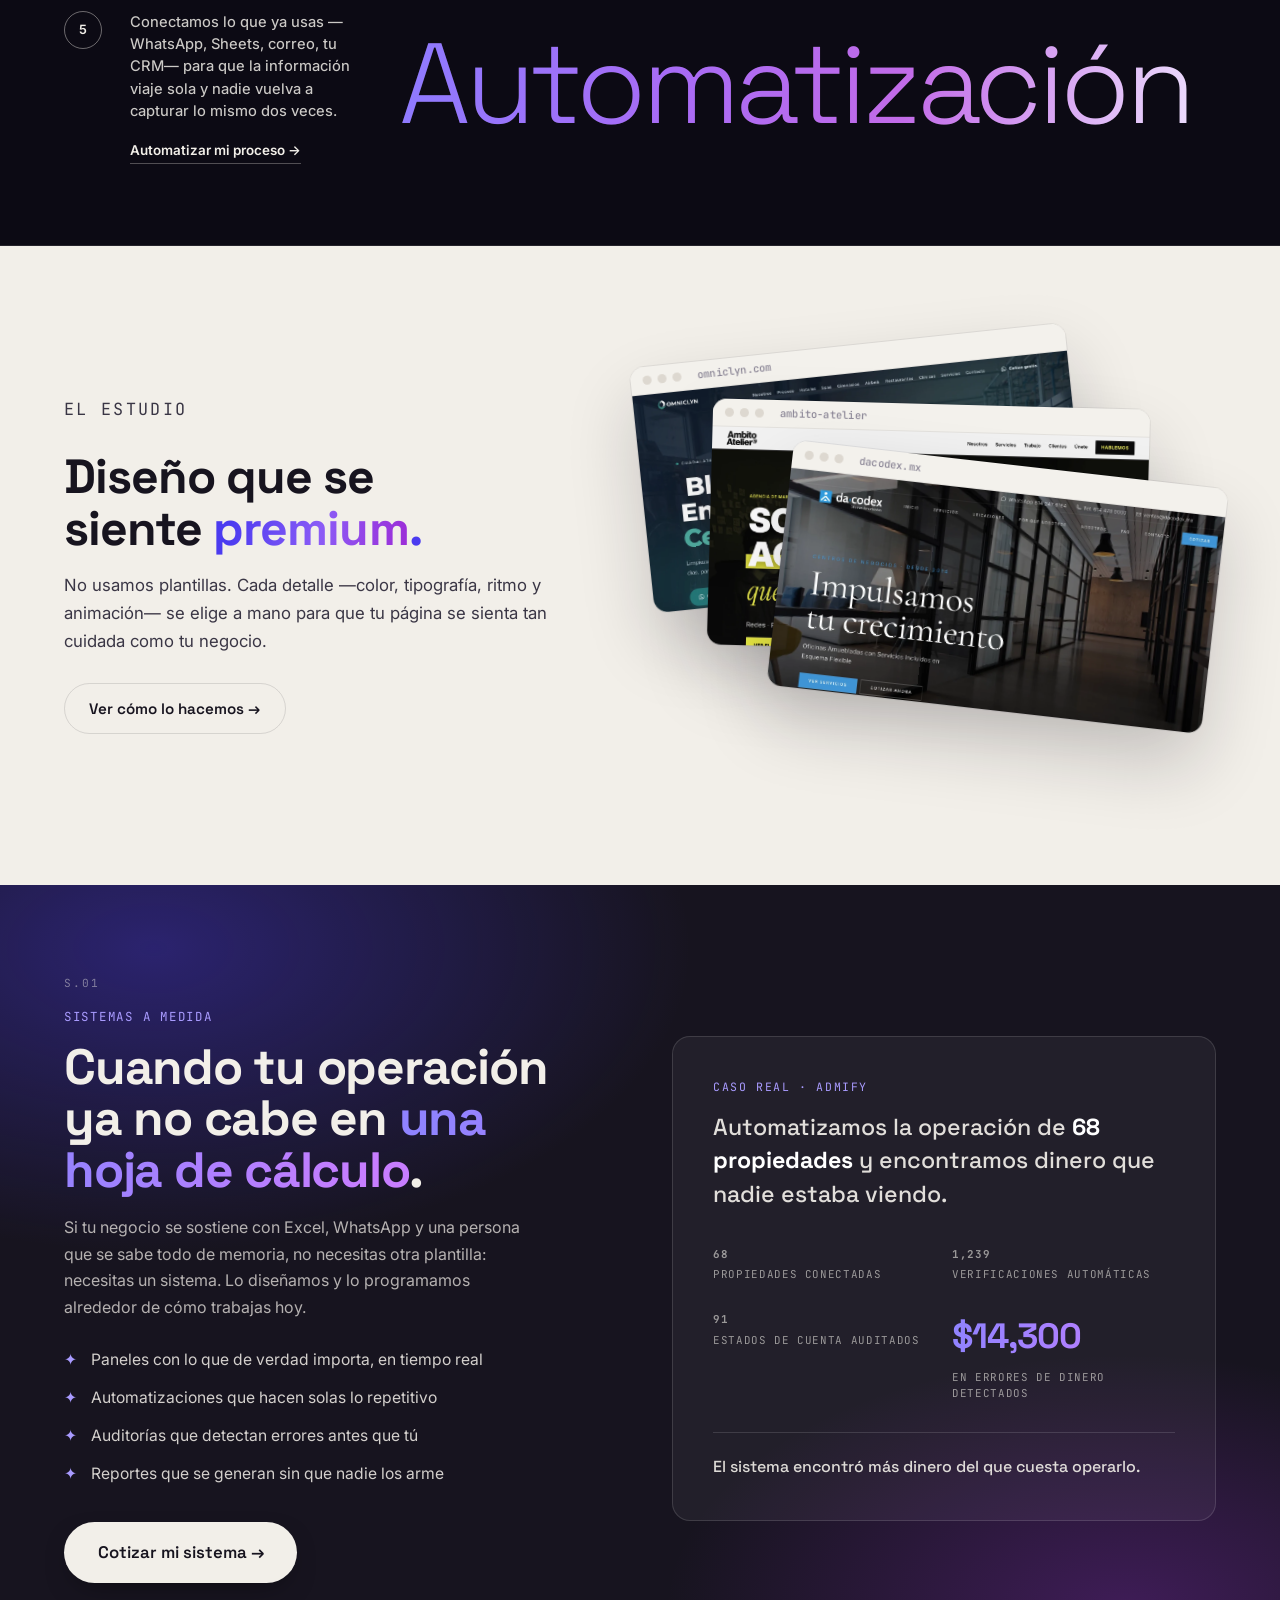
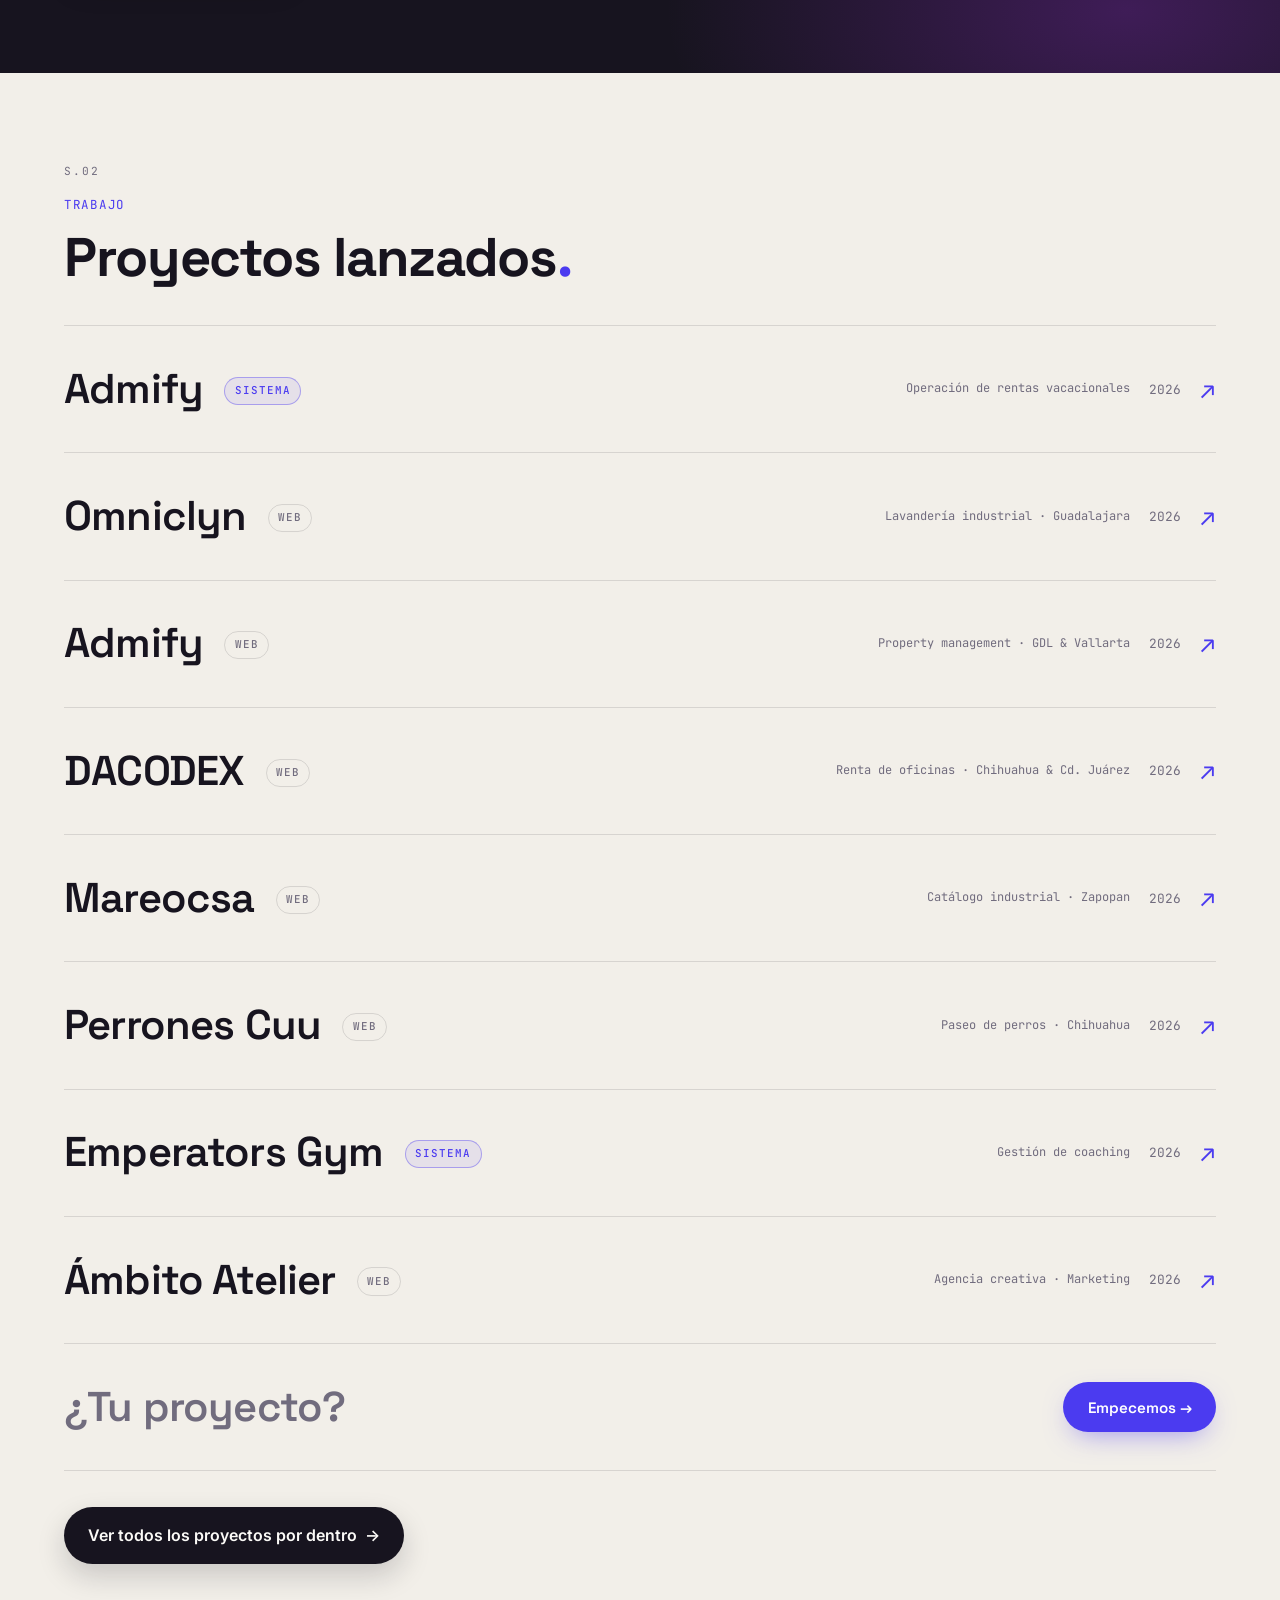
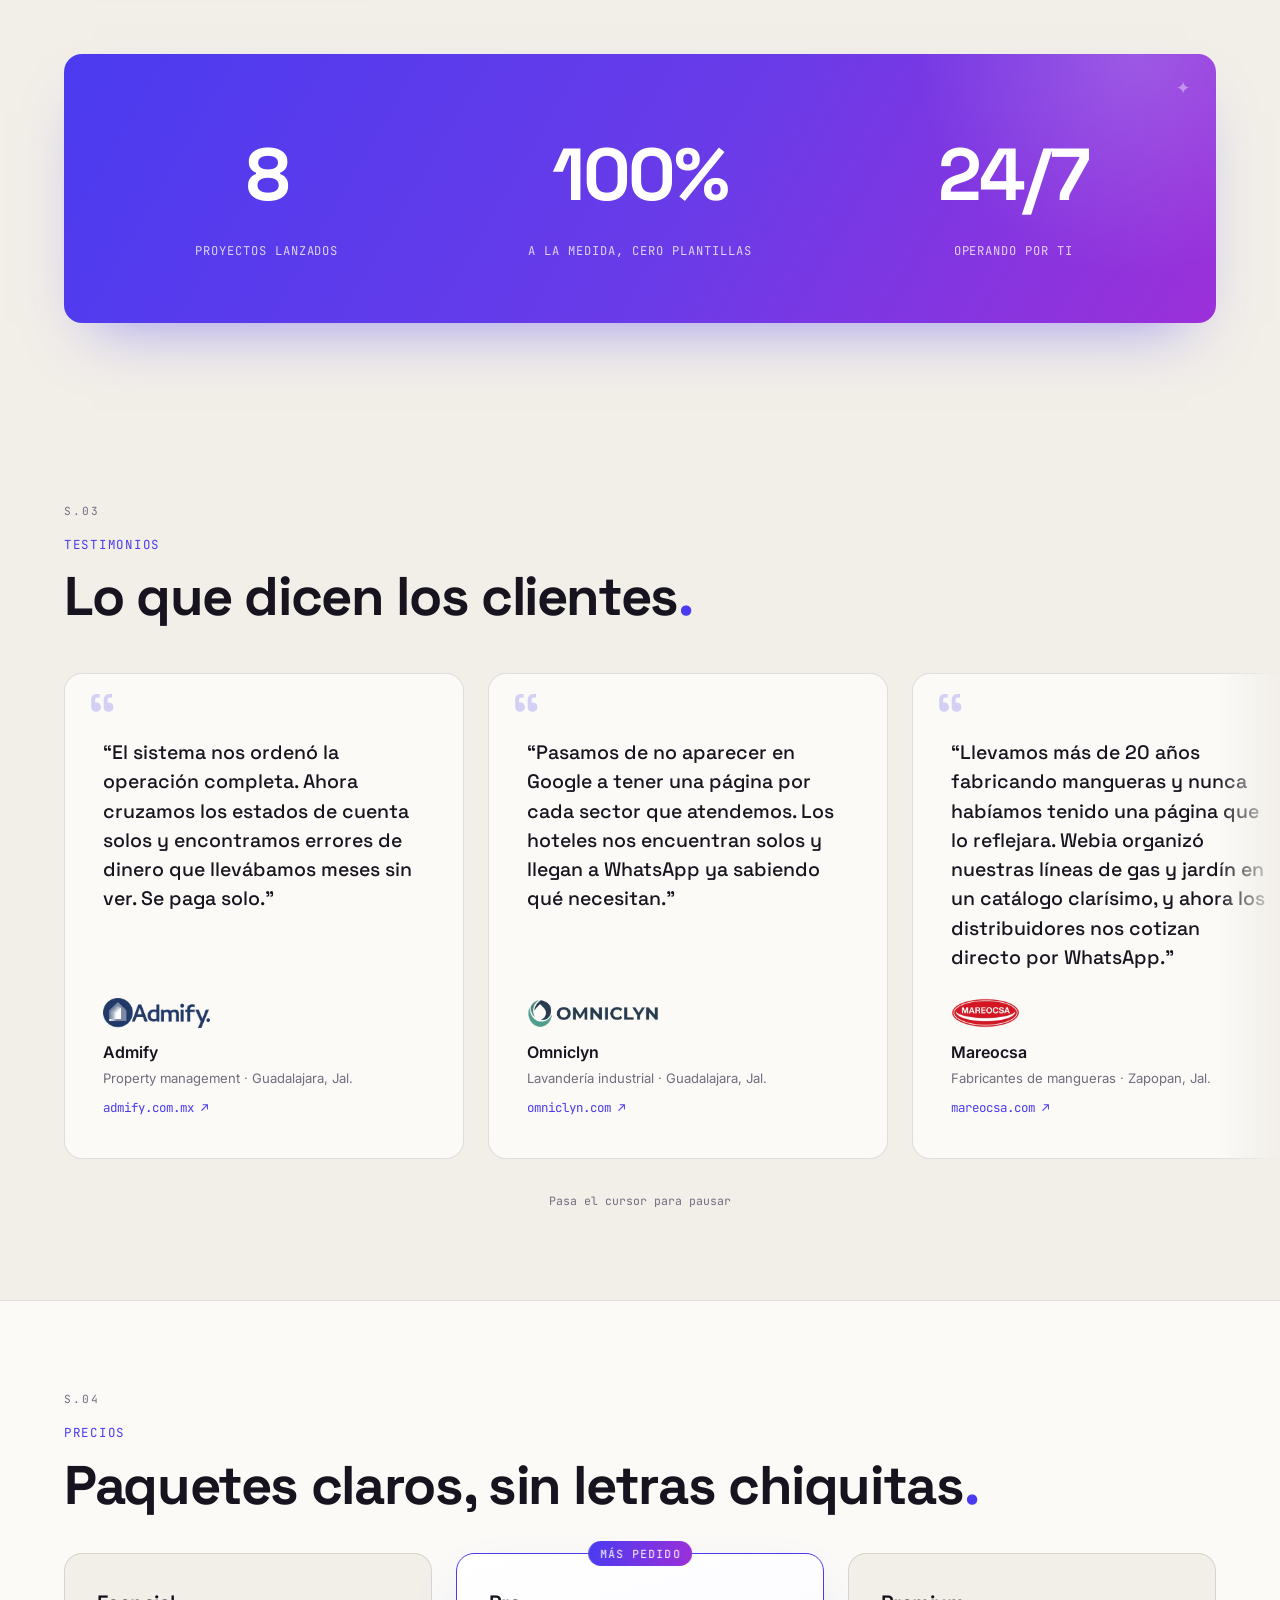
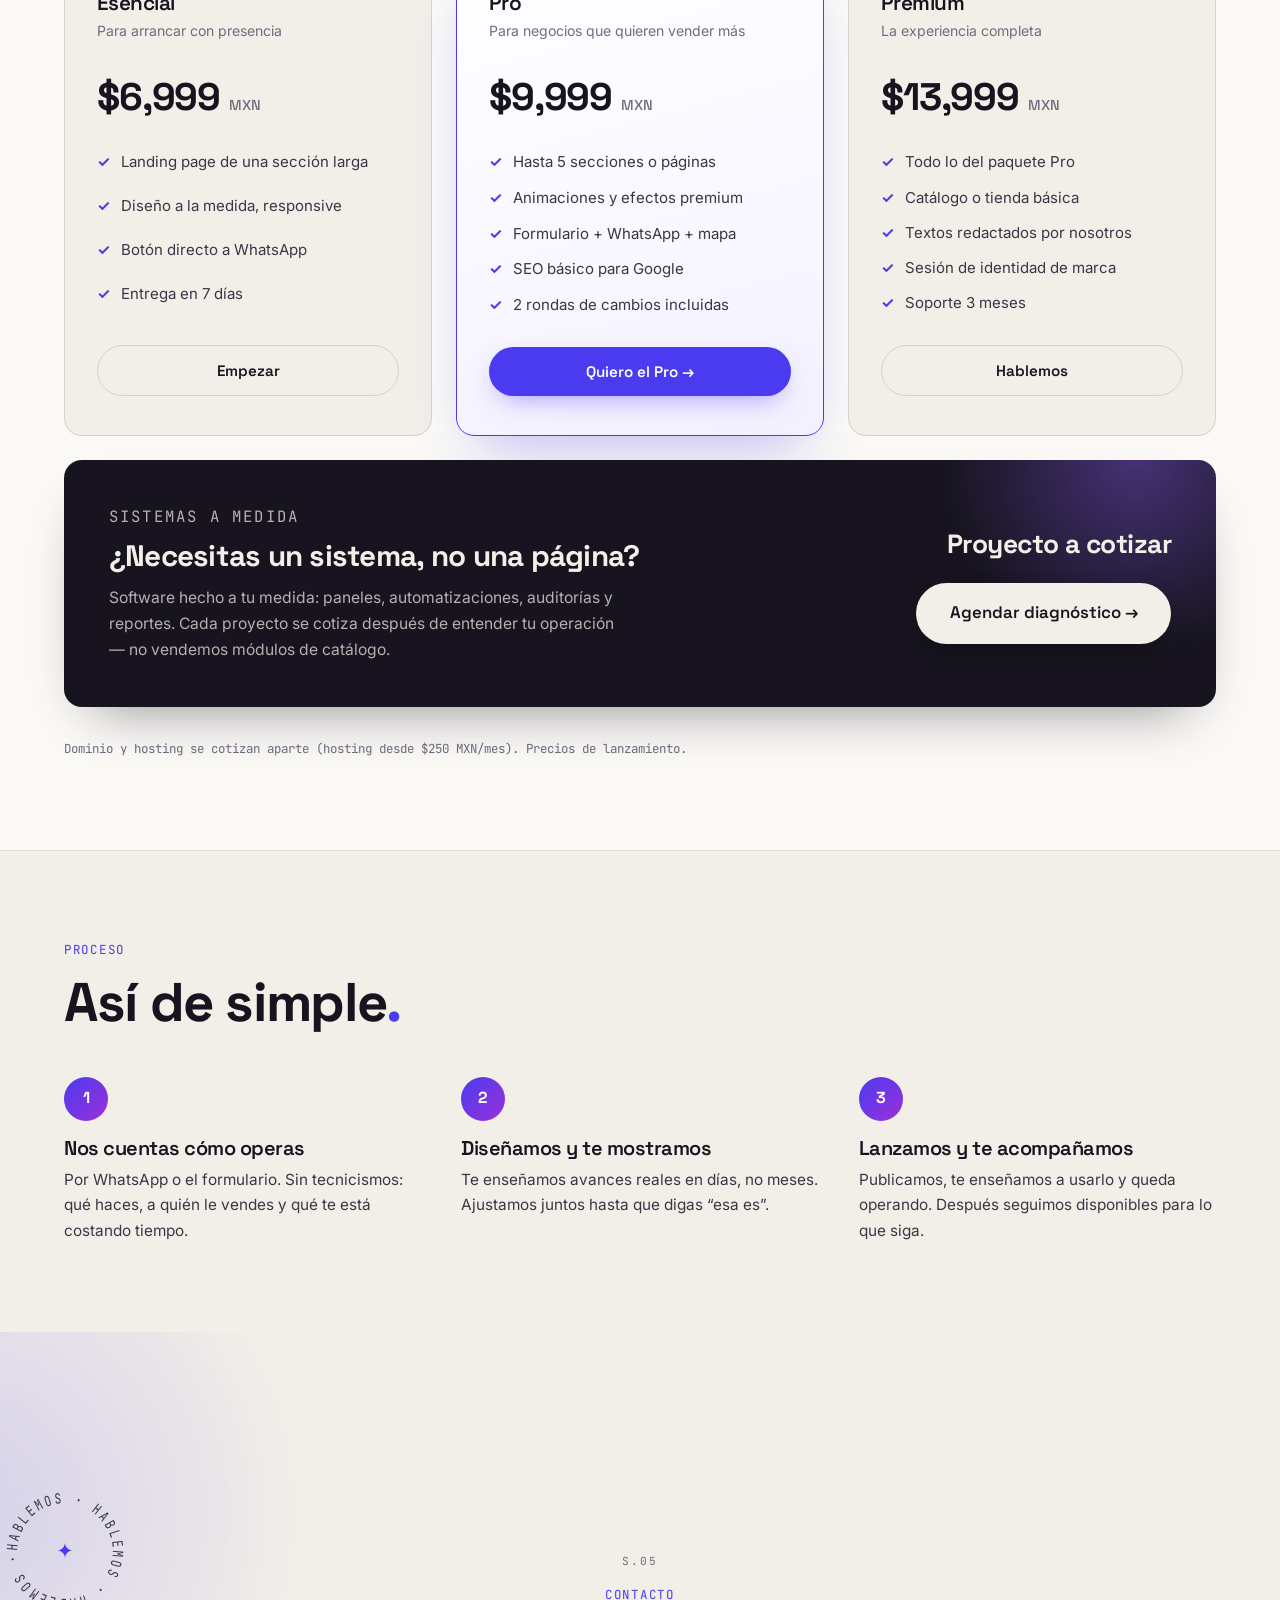
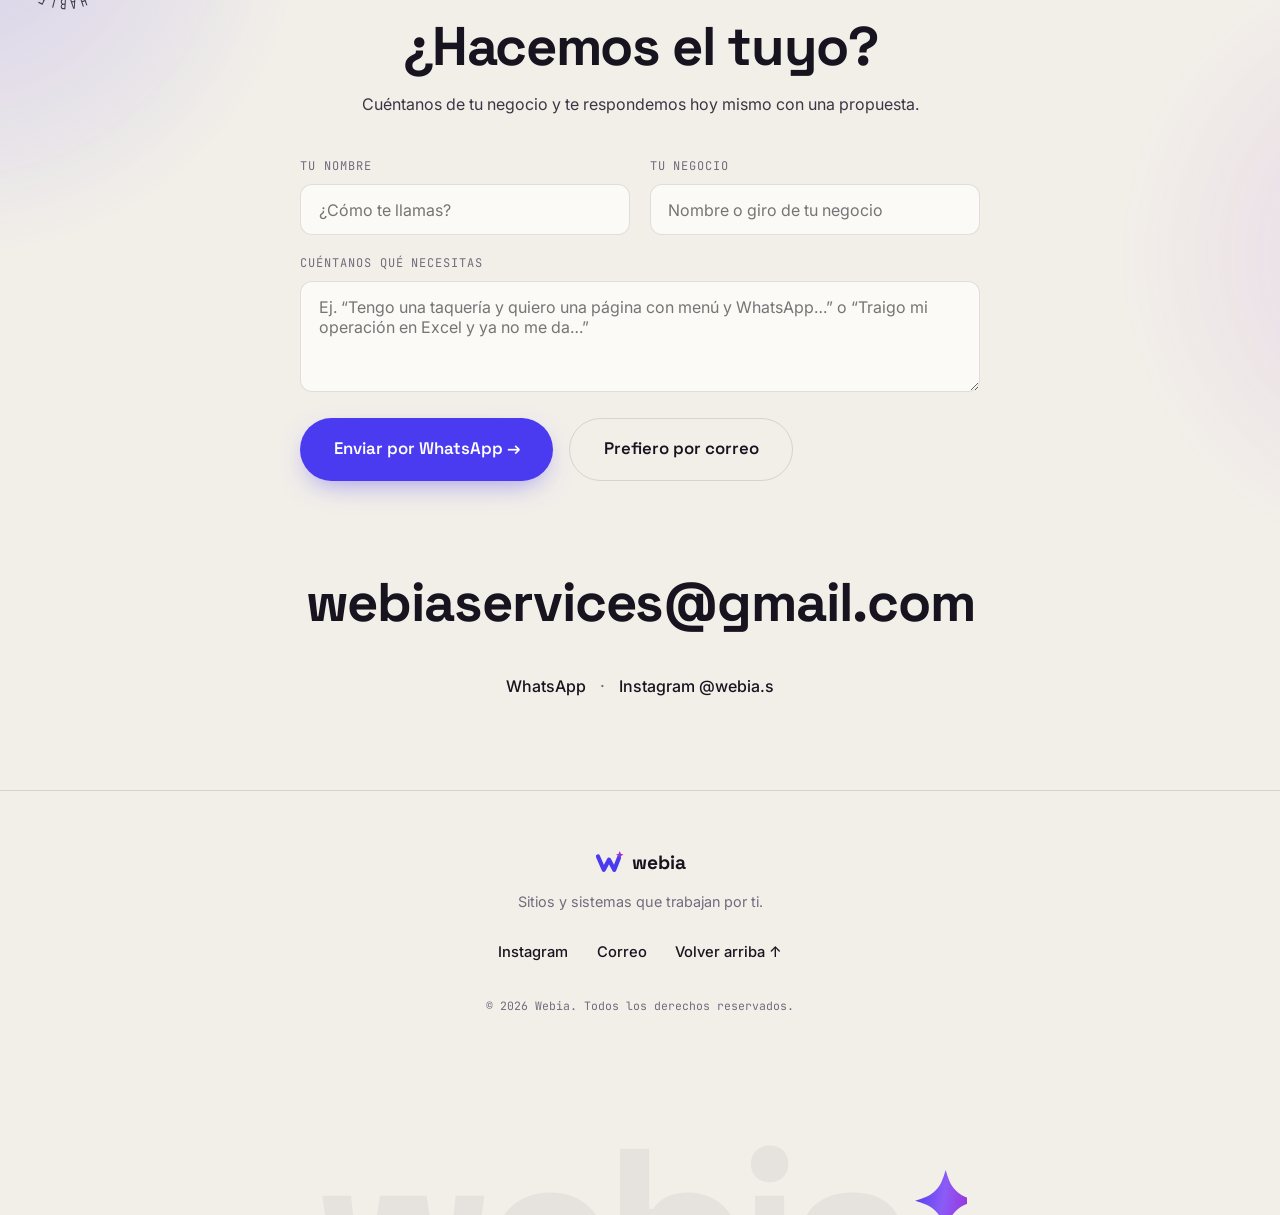
==== commit ed990ba8: "retirar Pichoun del sitio (NDA)" ====
--- a/index.html
+++ b/index.html
@@ -147,7 +147,7 @@
 
     <section class="clients">
       <p class="clients-label">Marcas que ya trabajan con nosotros</p>
-      <div class="clients-marquee" aria-hidden="true"><div class="clients-track"><img src="logo-admify.webp" alt="Admify" loading="lazy"><img src="logo-omniclyn.webp" alt="Omniclyn" loading="lazy"><img src="logo-dacodex.webp" alt="DACODEX" loading="lazy"><img src="logo-mareocsa.webp" alt="Mareocsa" loading="lazy"><img src="logo-perrones.webp" alt="Perrones Cuu" loading="lazy"><img src="logo-ambito.webp" alt="Ámbito Atelier" loading="lazy"><span class="cl-word"><i>Pichoun</i><u>Arte en repostería</u></span><img src="logo-admify.webp" alt="Admify" loading="lazy"><img src="logo-omniclyn.webp" alt="Omniclyn" loading="lazy"><img src="logo-dacodex.webp" alt="DACODEX" loading="lazy"><img src="logo-mareocsa.webp" alt="Mareocsa" loading="lazy"><img src="logo-perrones.webp" alt="Perrones Cuu" loading="lazy"><img src="logo-ambito.webp" alt="Ámbito Atelier" loading="lazy"><span class="cl-word"><i>Pichoun</i><u>Arte en repostería</u></span><img src="logo-admify.webp" alt="Admify" loading="lazy"><img src="logo-omniclyn.webp" alt="Omniclyn" loading="lazy"><img src="logo-dacodex.webp" alt="DACODEX" loading="lazy"><img src="logo-mareocsa.webp" alt="Mareocsa" loading="lazy"><img src="logo-perrones.webp" alt="Perrones Cuu" loading="lazy"><img src="logo-ambito.webp" alt="Ámbito Atelier" loading="lazy"><span class="cl-word"><i>Pichoun</i><u>Arte en repostería</u></span></div></div>
+      <div class="clients-marquee" aria-hidden="true"><div class="clients-track"><img src="logo-admify.webp" alt="Admify" loading="lazy"><img src="logo-omniclyn.webp" alt="Omniclyn" loading="lazy"><img src="logo-dacodex.webp" alt="DACODEX" loading="lazy"><img src="logo-mareocsa.webp" alt="Mareocsa" loading="lazy"><img src="logo-perrones.webp" alt="Perrones Cuu" loading="lazy"><img src="logo-ambito.webp" alt="Ámbito Atelier" loading="lazy"><img src="logo-admify.webp" alt="Admify" loading="lazy"><img src="logo-omniclyn.webp" alt="Omniclyn" loading="lazy"><img src="logo-dacodex.webp" alt="DACODEX" loading="lazy"><img src="logo-mareocsa.webp" alt="Mareocsa" loading="lazy"><img src="logo-perrones.webp" alt="Perrones Cuu" loading="lazy"><img src="logo-ambito.webp" alt="Ámbito Atelier" loading="lazy"><img src="logo-admify.webp" alt="Admify" loading="lazy"><img src="logo-omniclyn.webp" alt="Omniclyn" loading="lazy"><img src="logo-dacodex.webp" alt="DACODEX" loading="lazy"><img src="logo-mareocsa.webp" alt="Mareocsa" loading="lazy"><img src="logo-perrones.webp" alt="Perrones Cuu" loading="lazy"><img src="logo-ambito.webp" alt="Ámbito Atelier" loading="lazy"></div></div>
     </section>
 
     <div class="marquee" aria-hidden="true">
@@ -272,12 +272,6 @@
             <span class="work-meta"><span class="work-tag">Operación de rentas vacacionales</span><span class="work-year">2026</span><span class="work-plus" aria-hidden="true">↗</span></span>
           </a>
           
-        </article><article class="work-row reveal d1" data-preview="work-pichoun.webp">
-          <a class="work-head" href="/proyectos#pichoun" data-snd="click">
-            <span class="work-name">Pichoun <span class="work-type work-type-sys">Sistema</span></span>
-            <span class="work-meta"><span class="work-tag">Repostería · 2 sucursales</span><span class="work-year">2026</span><span class="work-plus" aria-hidden="true">↗</span></span>
-          </a>
-          
         </article>
 
         <article class="work-row reveal d1" data-preview="work-omniclyn.webp">
@@ -348,7 +342,7 @@
     <section class="stats-wrap">
       <div class="stats reveal">
         <div class="stat">
-          <span class="stat-num"><span data-count-to="9">9</span></span>
+          <span class="stat-num"><span data-count-to="8">8</span></span>
           <span class="stat-label">proyectos lanzados</span>
         </div>
         <div class="stat">
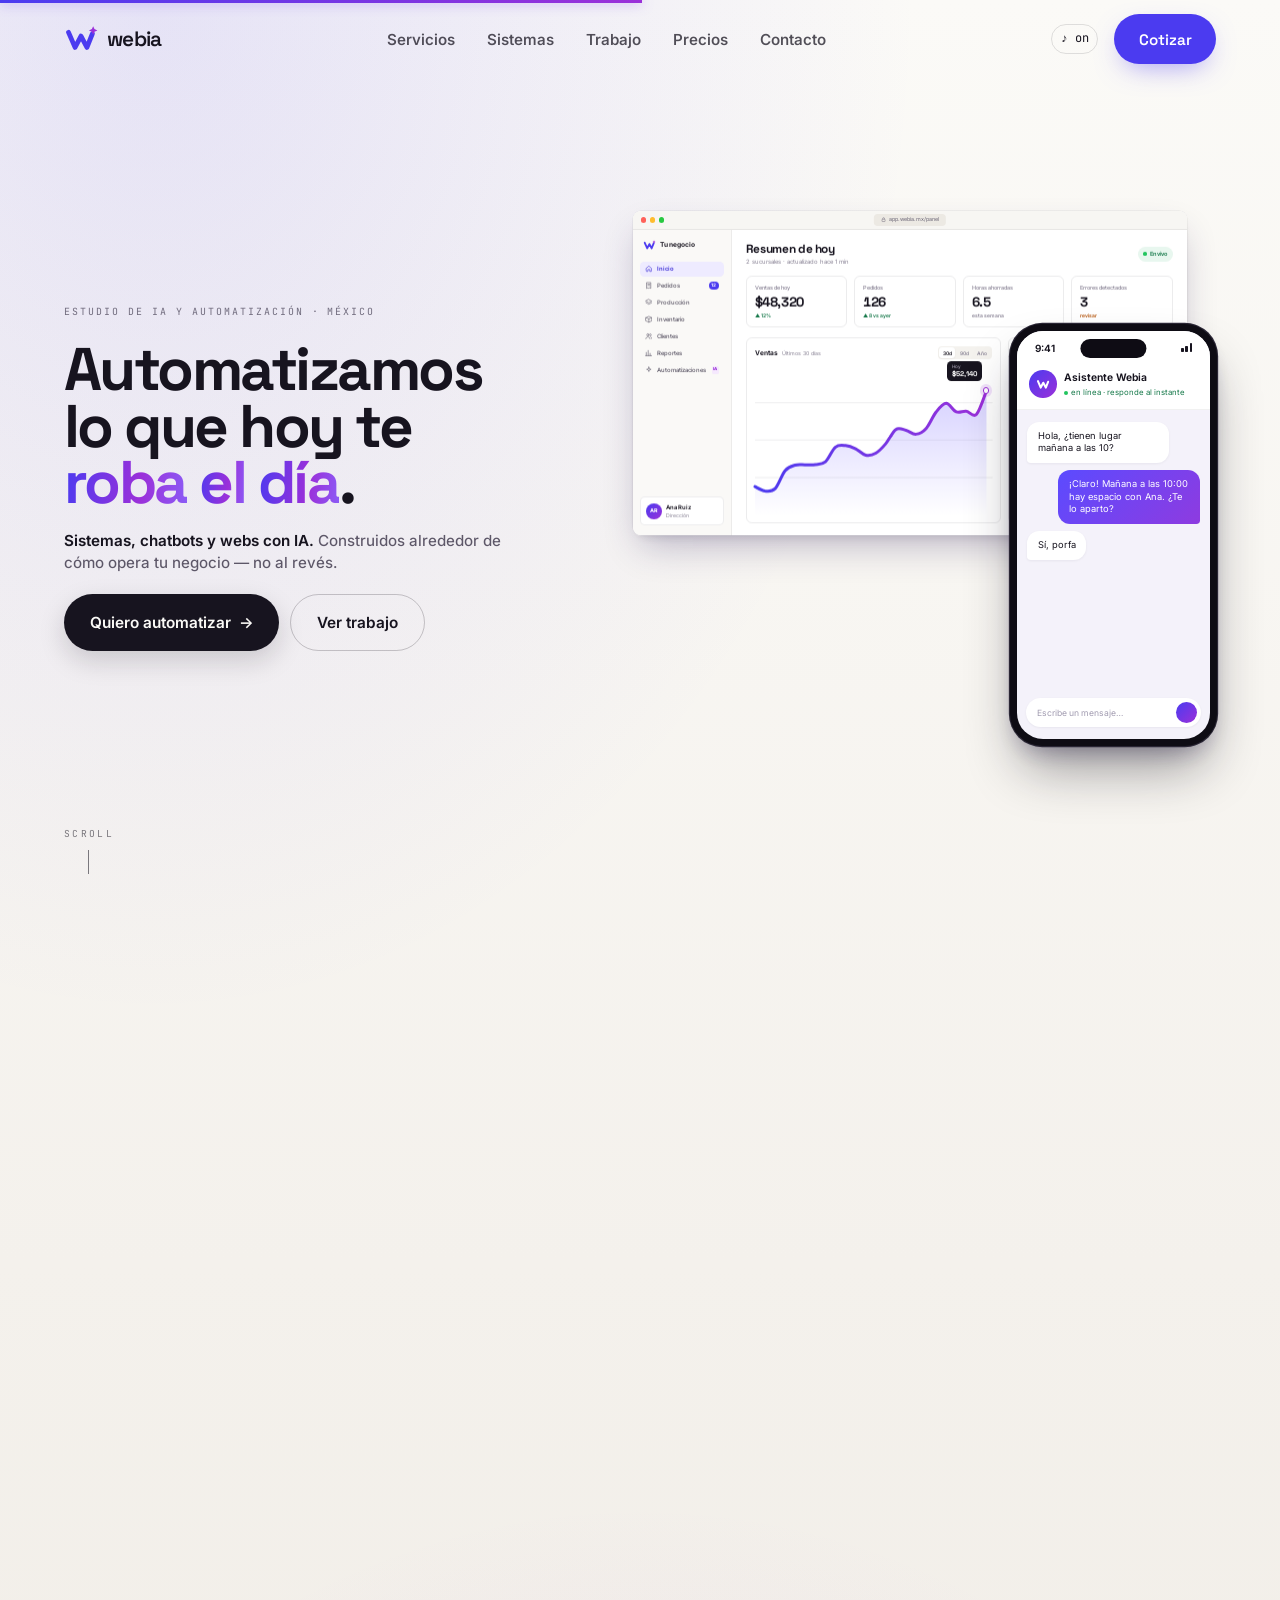
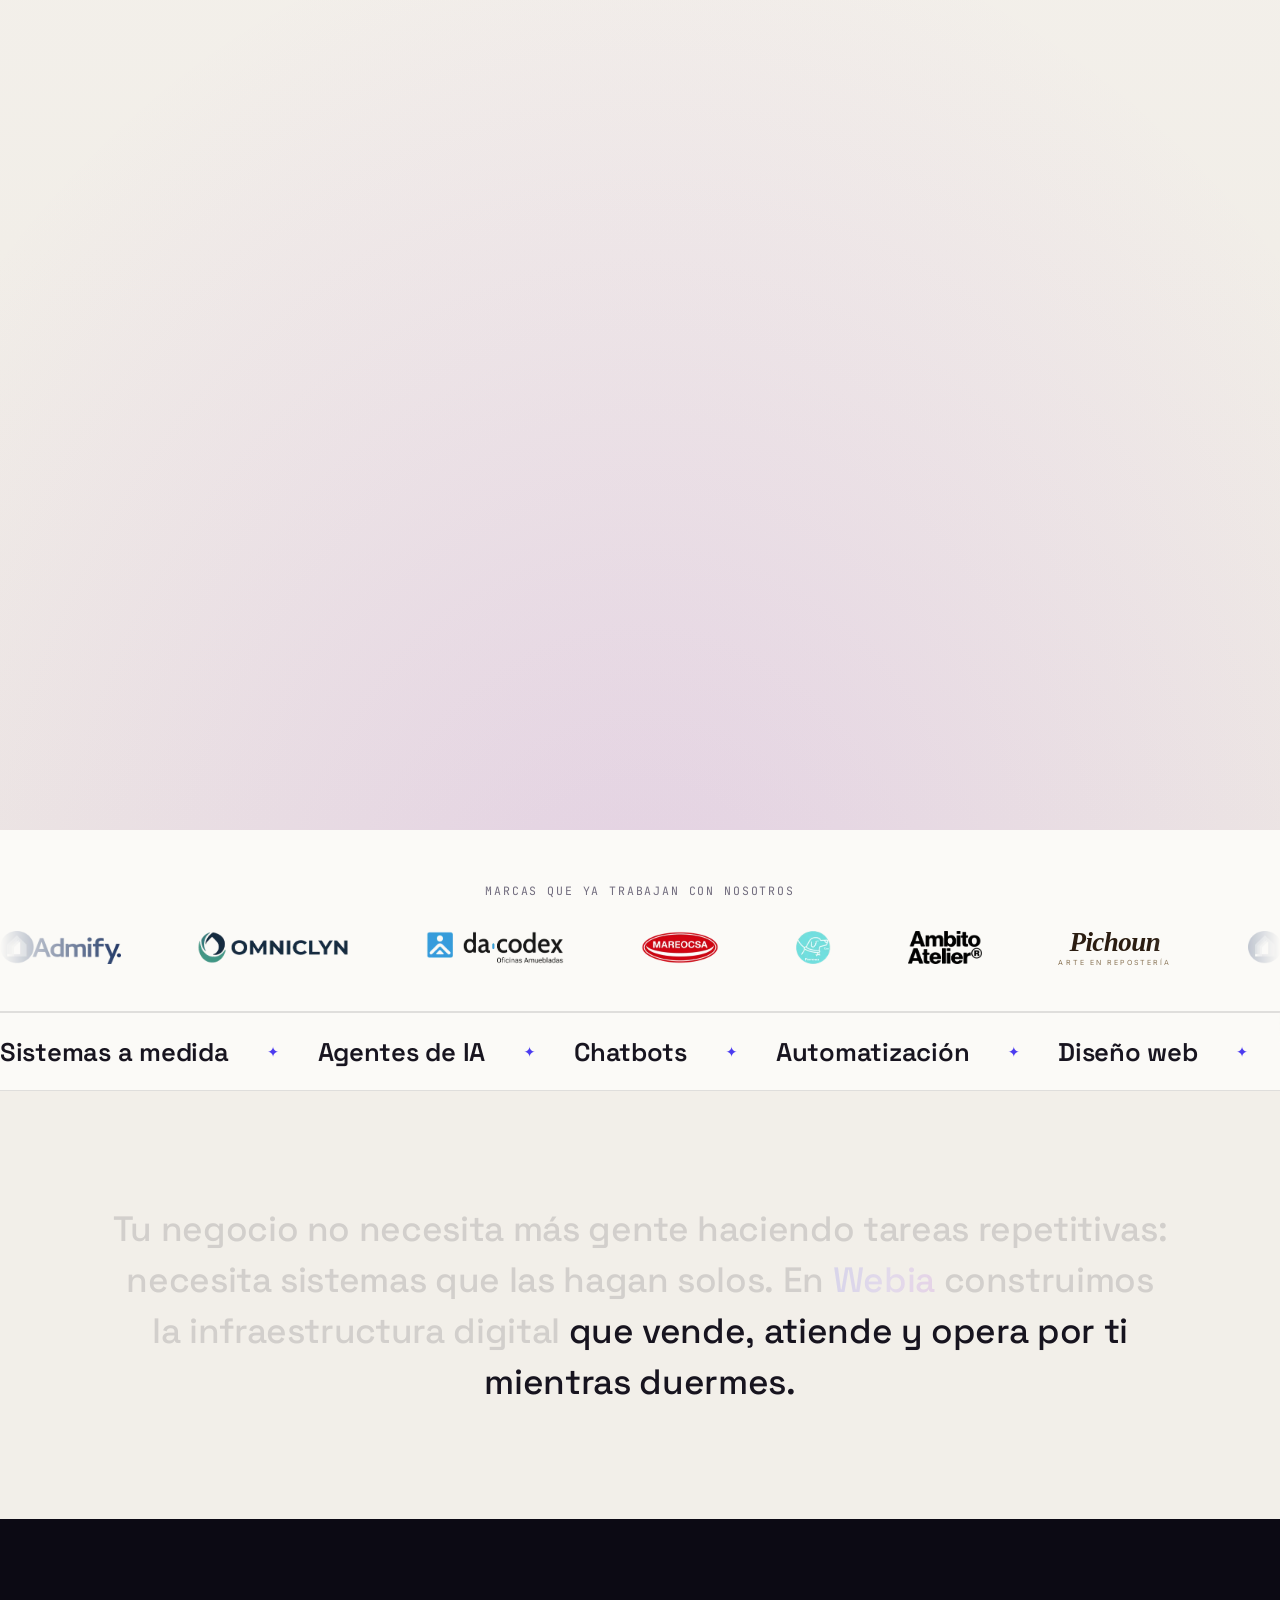
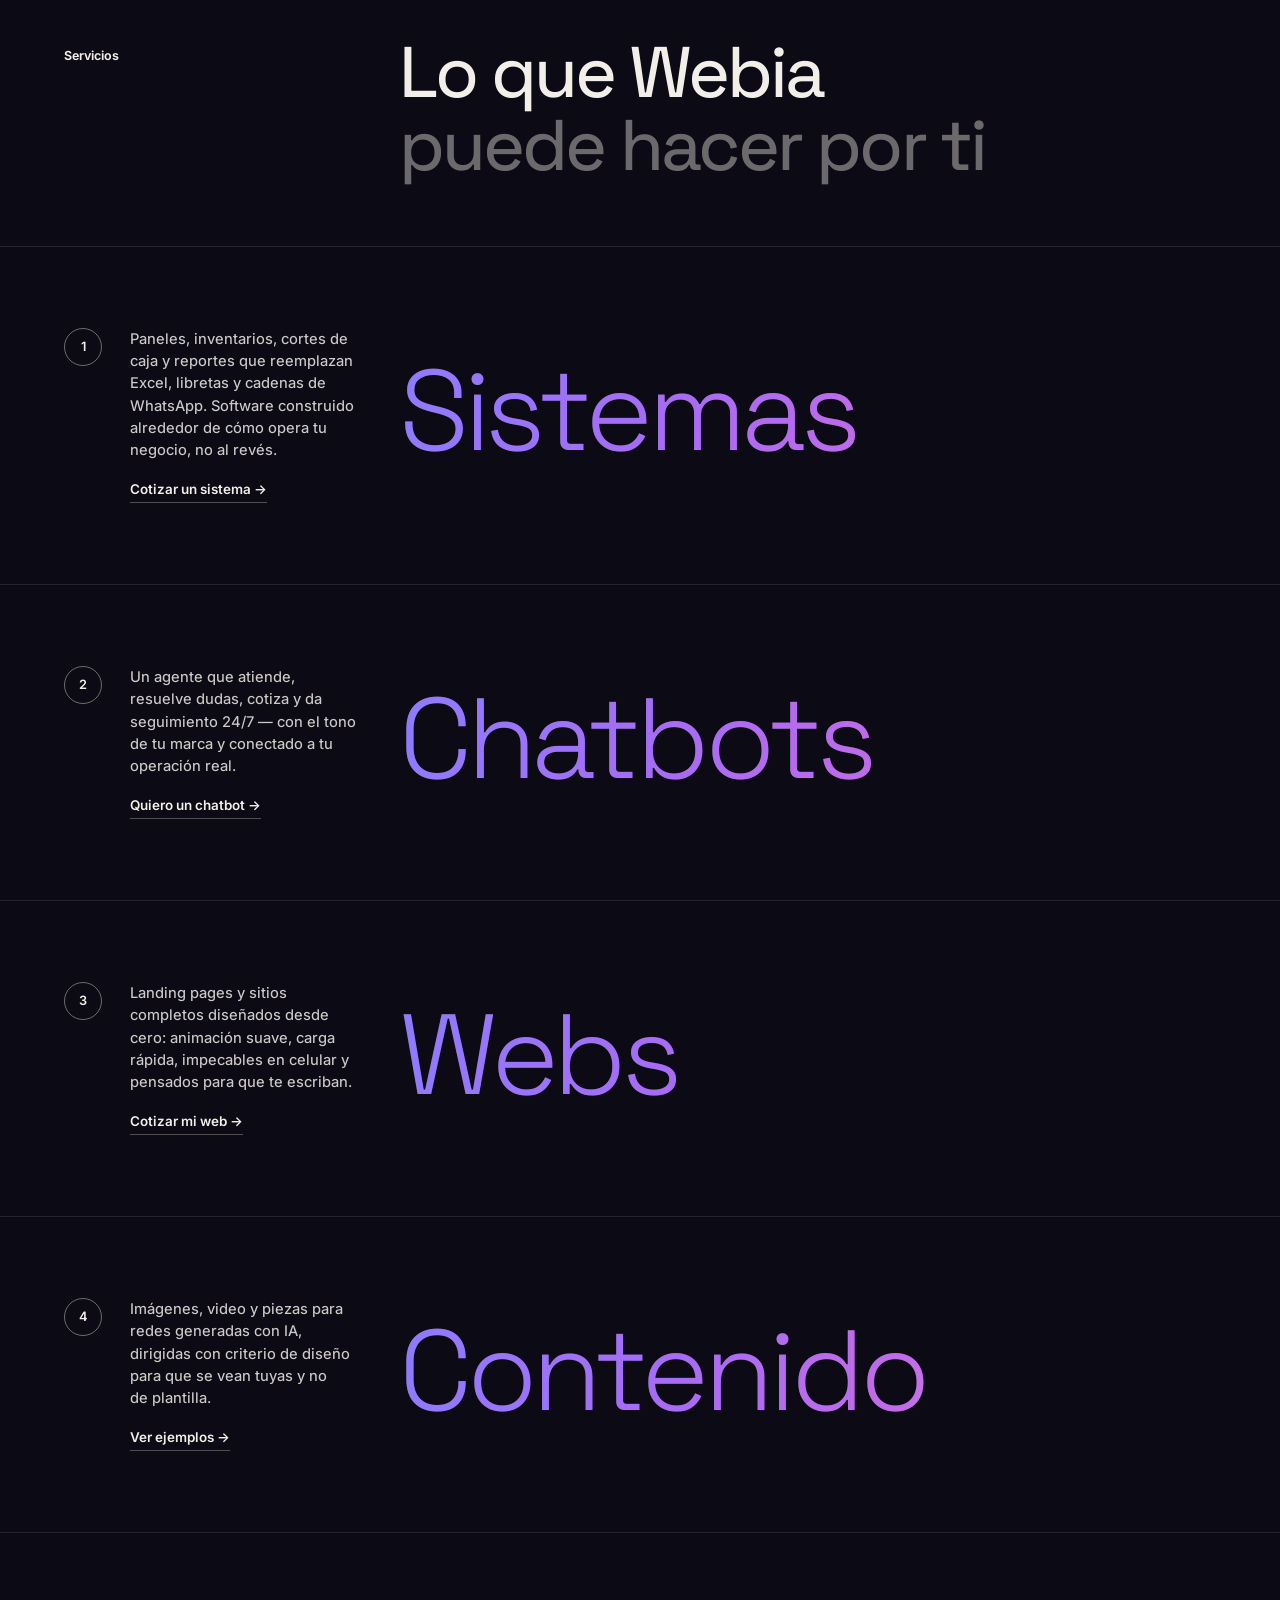
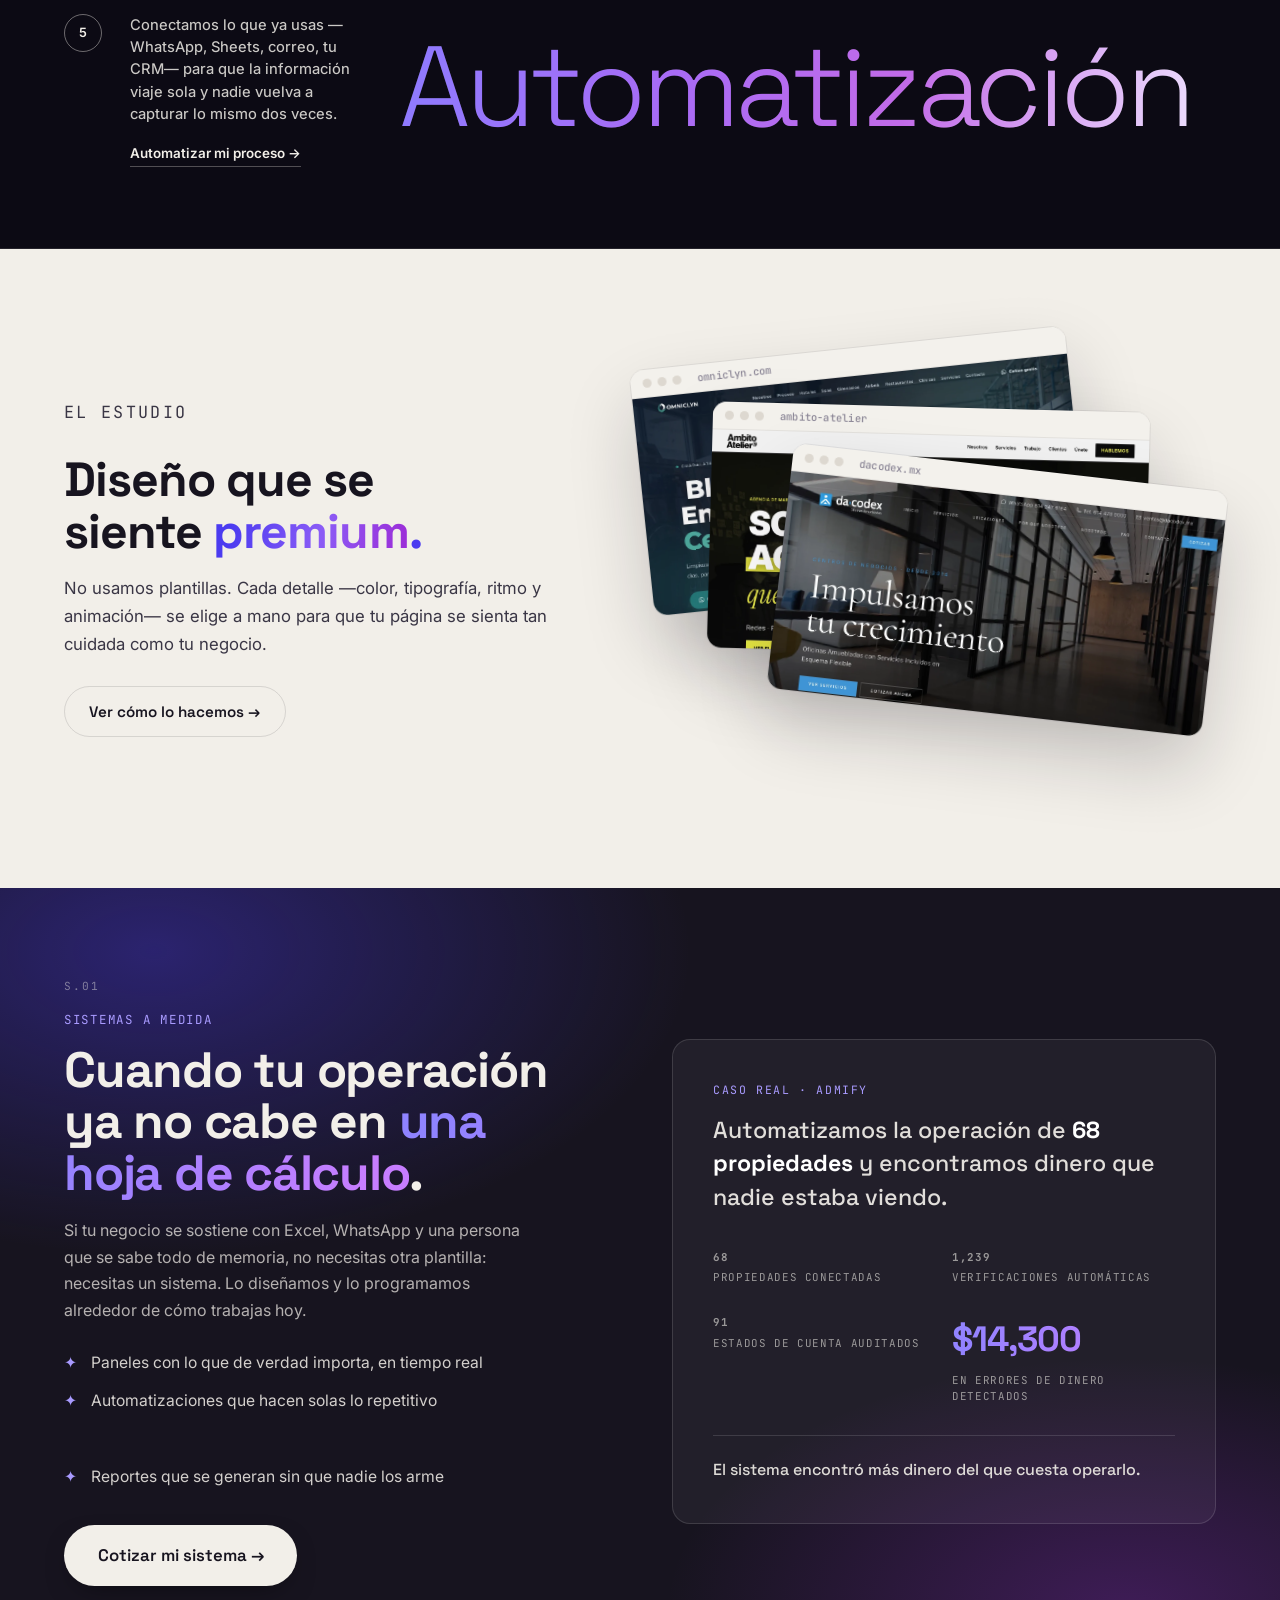
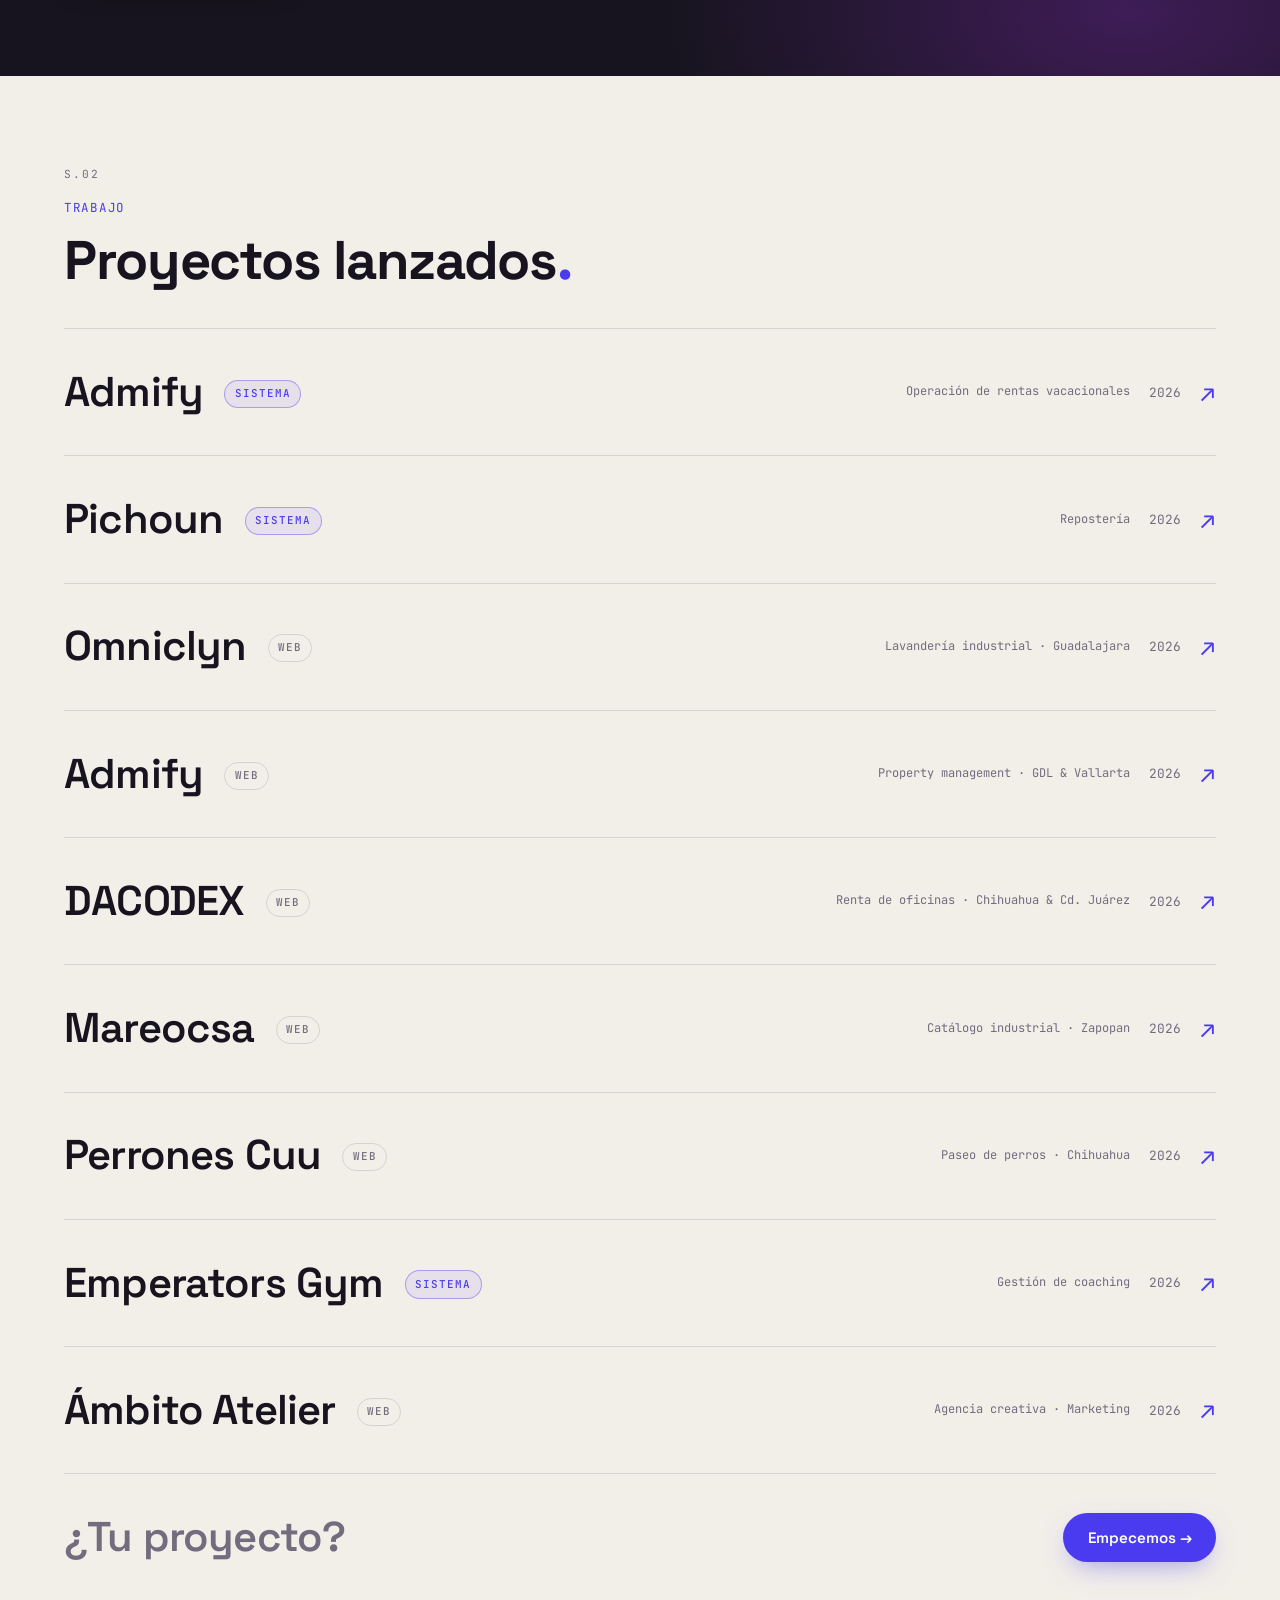
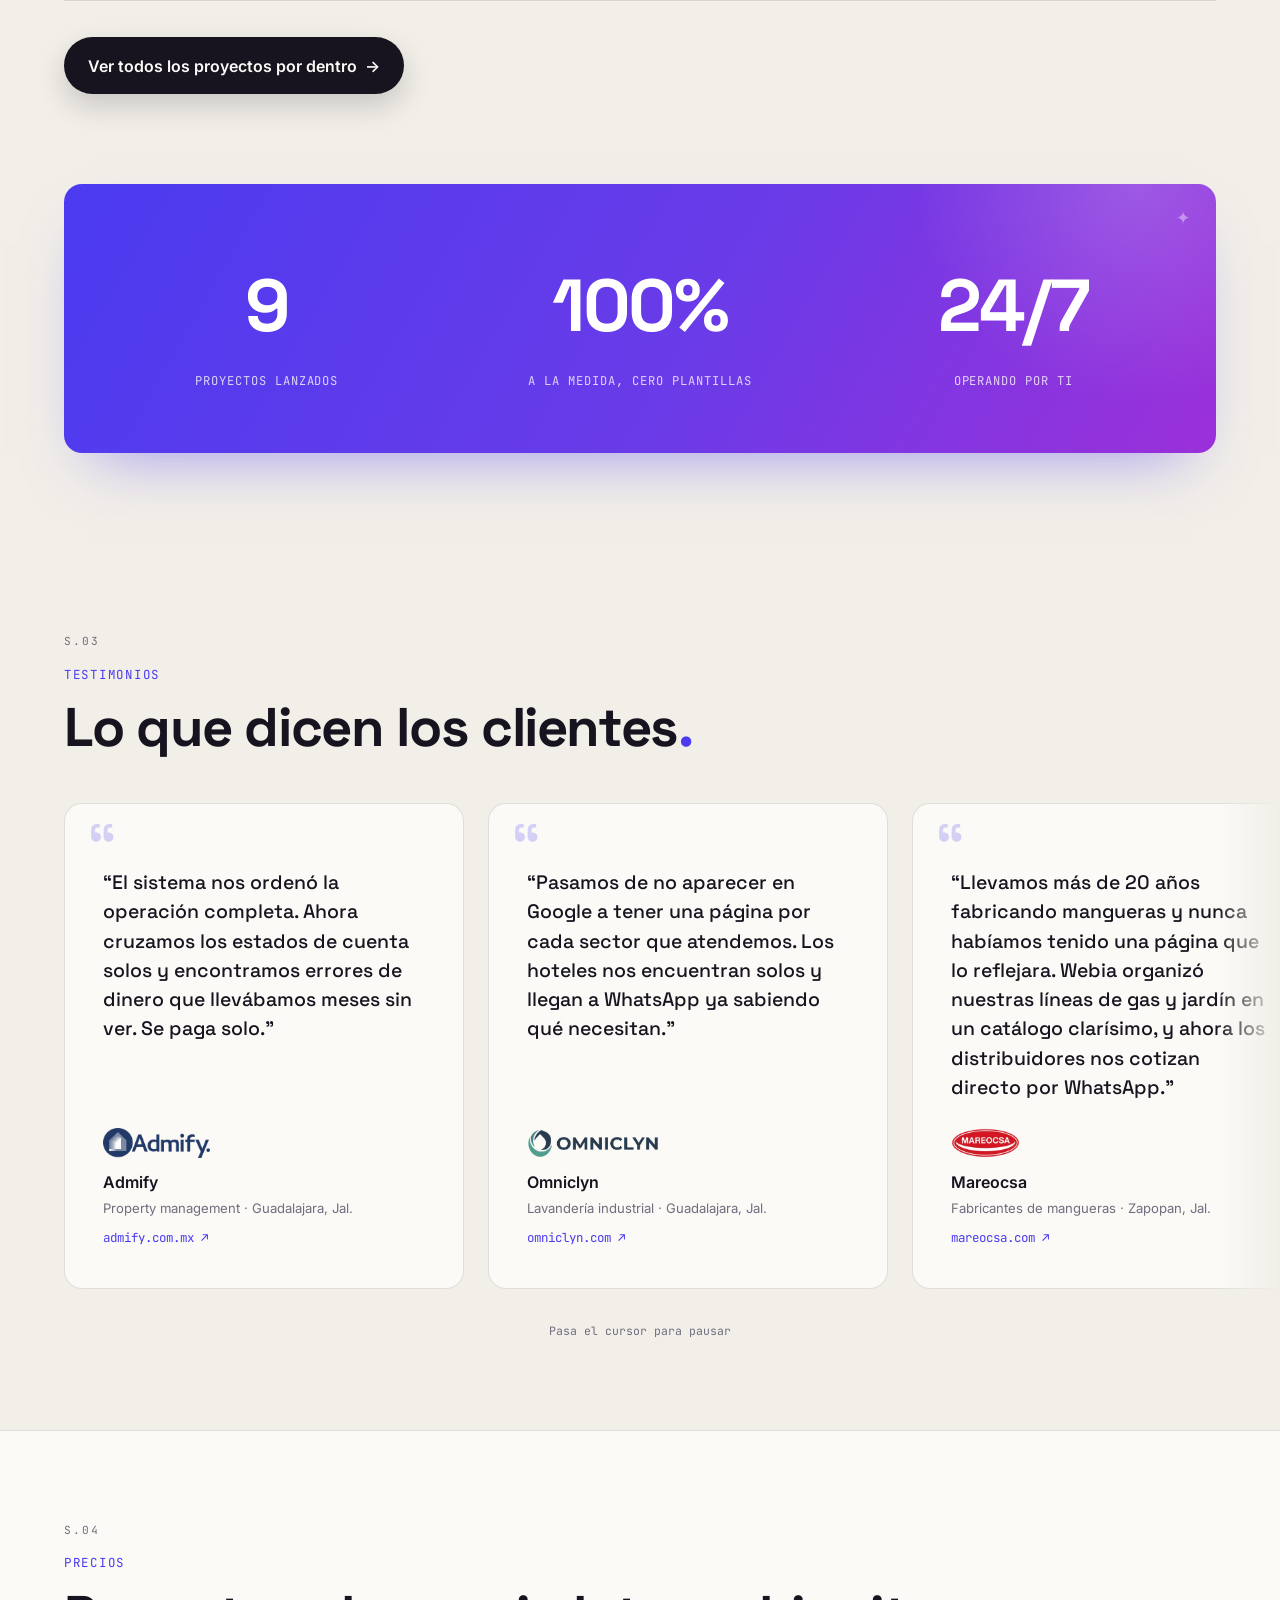
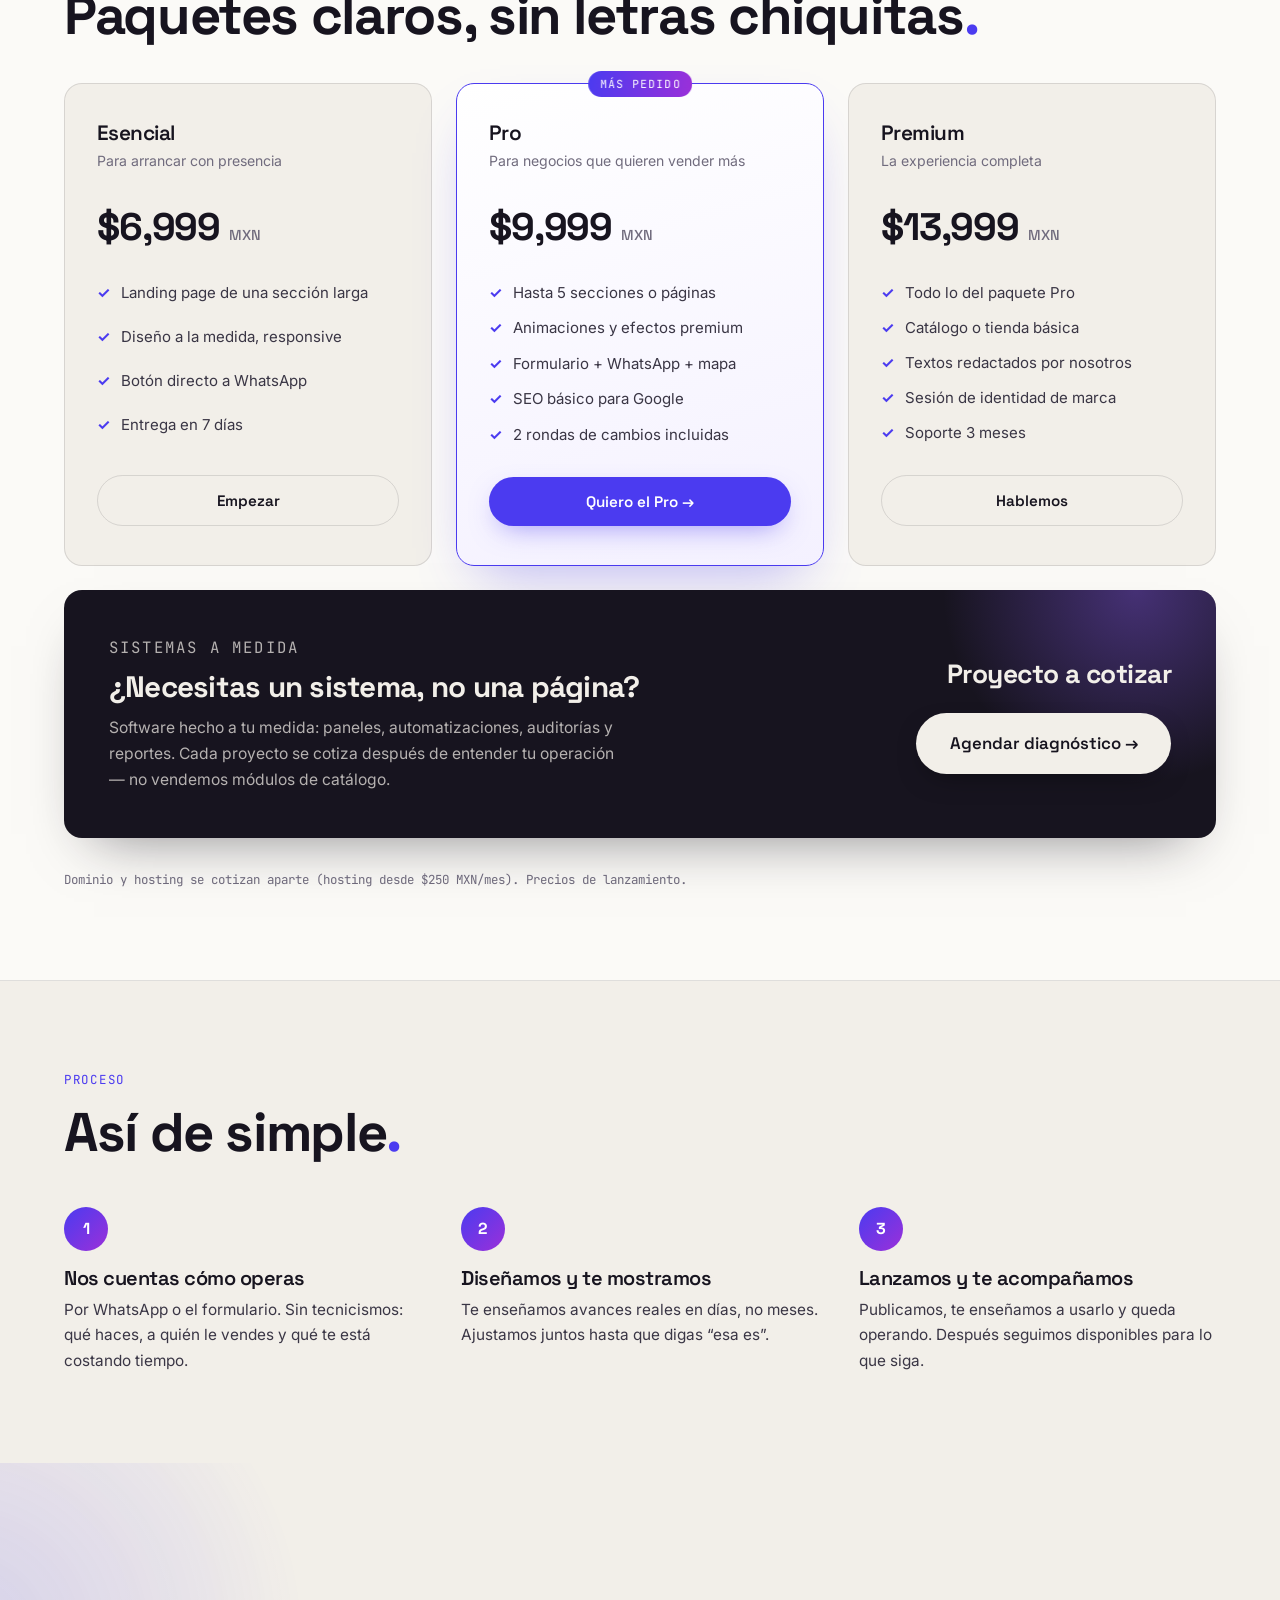
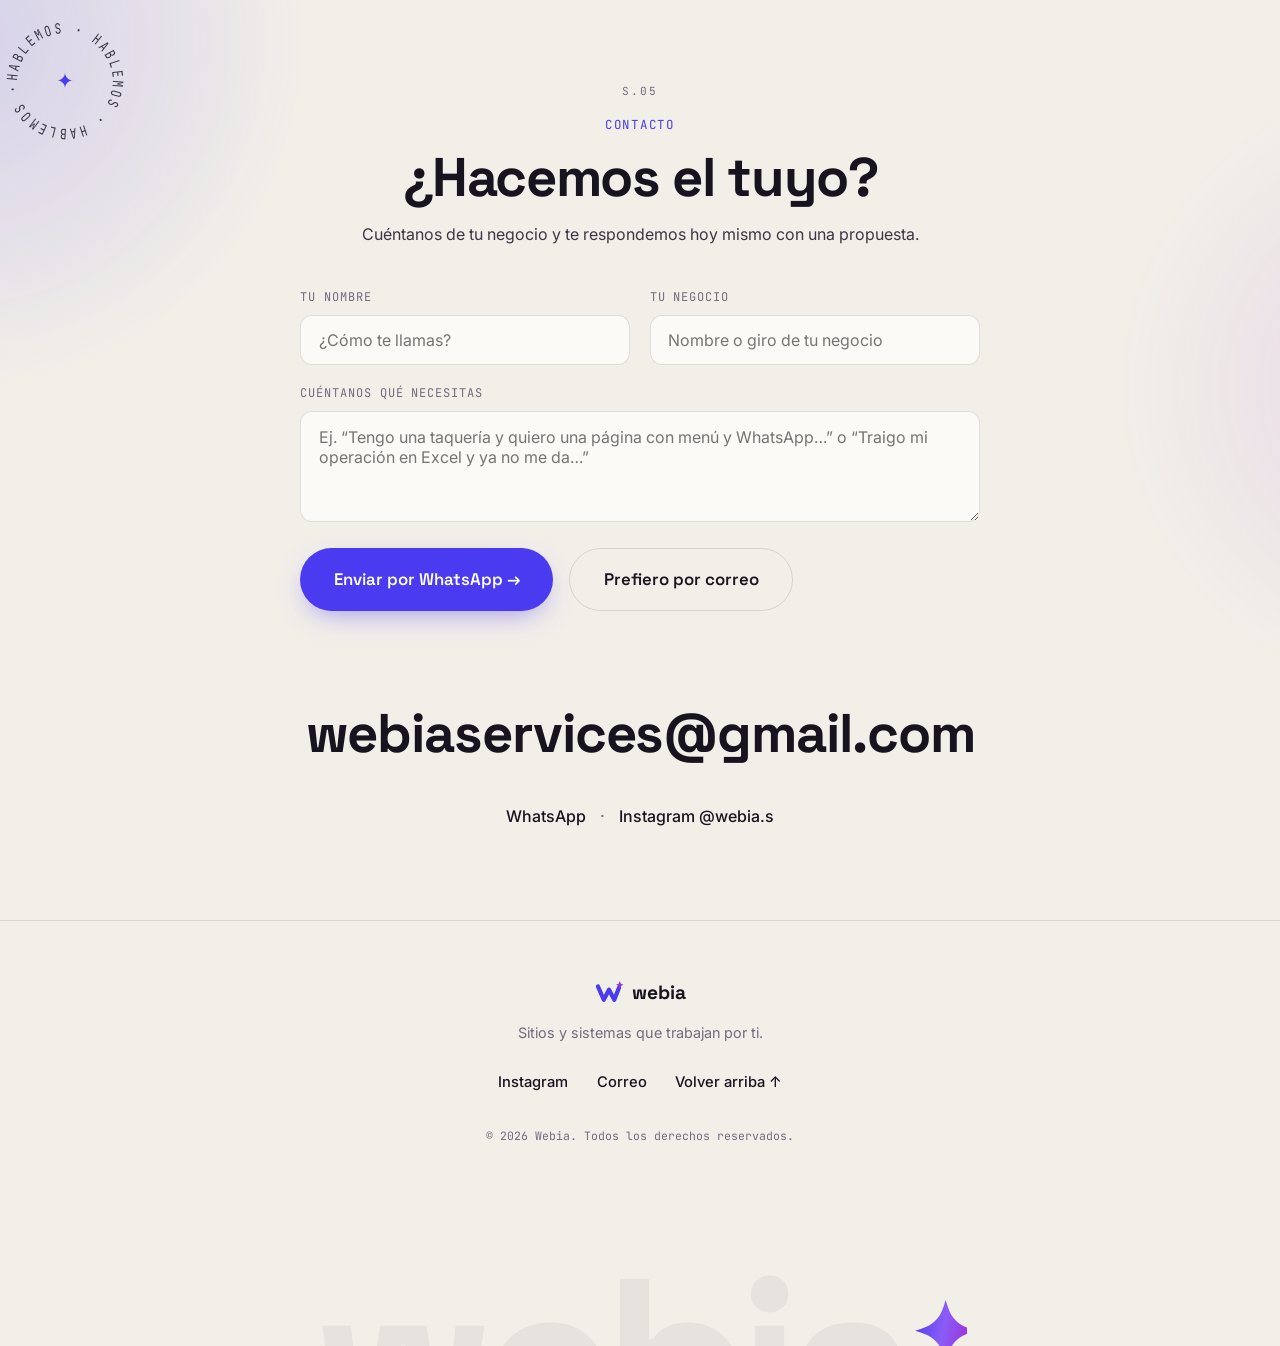
==== commit 0f7d8a5b: "Pichoun de vuelta: logo y caso como sistema, sin pantallas ni datos (NDA)" ====
--- a/index.html
+++ b/index.html
@@ -147,7 +147,7 @@
 
     <section class="clients">
       <p class="clients-label">Marcas que ya trabajan con nosotros</p>
-      <div class="clients-marquee" aria-hidden="true"><div class="clients-track"><img src="logo-admify.webp" alt="Admify" loading="lazy"><img src="logo-omniclyn.webp" alt="Omniclyn" loading="lazy"><img src="logo-dacodex.webp" alt="DACODEX" loading="lazy"><img src="logo-mareocsa.webp" alt="Mareocsa" loading="lazy"><img src="logo-perrones.webp" alt="Perrones Cuu" loading="lazy"><img src="logo-ambito.webp" alt="Ámbito Atelier" loading="lazy"><img src="logo-admify.webp" alt="Admify" loading="lazy"><img src="logo-omniclyn.webp" alt="Omniclyn" loading="lazy"><img src="logo-dacodex.webp" alt="DACODEX" loading="lazy"><img src="logo-mareocsa.webp" alt="Mareocsa" loading="lazy"><img src="logo-perrones.webp" alt="Perrones Cuu" loading="lazy"><img src="logo-ambito.webp" alt="Ámbito Atelier" loading="lazy"><img src="logo-admify.webp" alt="Admify" loading="lazy"><img src="logo-omniclyn.webp" alt="Omniclyn" loading="lazy"><img src="logo-dacodex.webp" alt="DACODEX" loading="lazy"><img src="logo-mareocsa.webp" alt="Mareocsa" loading="lazy"><img src="logo-perrones.webp" alt="Perrones Cuu" loading="lazy"><img src="logo-ambito.webp" alt="Ámbito Atelier" loading="lazy"></div></div>
+      <div class="clients-marquee" aria-hidden="true"><div class="clients-track"><img src="logo-admify.webp" alt="Admify" loading="lazy"><img src="logo-omniclyn.webp" alt="Omniclyn" loading="lazy"><img src="logo-dacodex.webp" alt="DACODEX" loading="lazy"><img src="logo-mareocsa.webp" alt="Mareocsa" loading="lazy"><img src="logo-perrones.webp" alt="Perrones Cuu" loading="lazy"><img src="logo-ambito.webp" alt="Ámbito Atelier" loading="lazy"><span class="cl-word"><i>Pichoun</i><u>Arte en repostería</u></span><img src="logo-admify.webp" alt="Admify" loading="lazy"><img src="logo-omniclyn.webp" alt="Omniclyn" loading="lazy"><img src="logo-dacodex.webp" alt="DACODEX" loading="lazy"><img src="logo-mareocsa.webp" alt="Mareocsa" loading="lazy"><img src="logo-perrones.webp" alt="Perrones Cuu" loading="lazy"><img src="logo-ambito.webp" alt="Ámbito Atelier" loading="lazy"><span class="cl-word"><i>Pichoun</i><u>Arte en repostería</u></span><img src="logo-admify.webp" alt="Admify" loading="lazy"><img src="logo-omniclyn.webp" alt="Omniclyn" loading="lazy"><img src="logo-dacodex.webp" alt="DACODEX" loading="lazy"><img src="logo-mareocsa.webp" alt="Mareocsa" loading="lazy"><img src="logo-perrones.webp" alt="Perrones Cuu" loading="lazy"><img src="logo-ambito.webp" alt="Ámbito Atelier" loading="lazy"><span class="cl-word"><i>Pichoun</i><u>Arte en repostería</u></span></div></div>
     </section>
 
     <div class="marquee" aria-hidden="true">
@@ -272,6 +272,12 @@
             <span class="work-meta"><span class="work-tag">Operación de rentas vacacionales</span><span class="work-year">2026</span><span class="work-plus" aria-hidden="true">↗</span></span>
           </a>
           
+        </article><article class="work-row reveal d1">
+          <a class="work-head" href="/proyectos#pichoun" data-snd="click">
+            <span class="work-name">Pichoun <span class="work-type work-type-sys">Sistema</span></span>
+            <span class="work-meta"><span class="work-tag">Repostería</span><span class="work-year">2026</span><span class="work-plus" aria-hidden="true">↗</span></span>
+          </a>
+          
         </article>
 
         <article class="work-row reveal d1" data-preview="work-omniclyn.webp">
@@ -342,7 +348,7 @@
     <section class="stats-wrap">
       <div class="stats reveal">
         <div class="stat">
-          <span class="stat-num"><span data-count-to="8">8</span></span>
+          <span class="stat-num"><span data-count-to="9">9</span></span>
           <span class="stat-label">proyectos lanzados</span>
         </div>
         <div class="stat">
